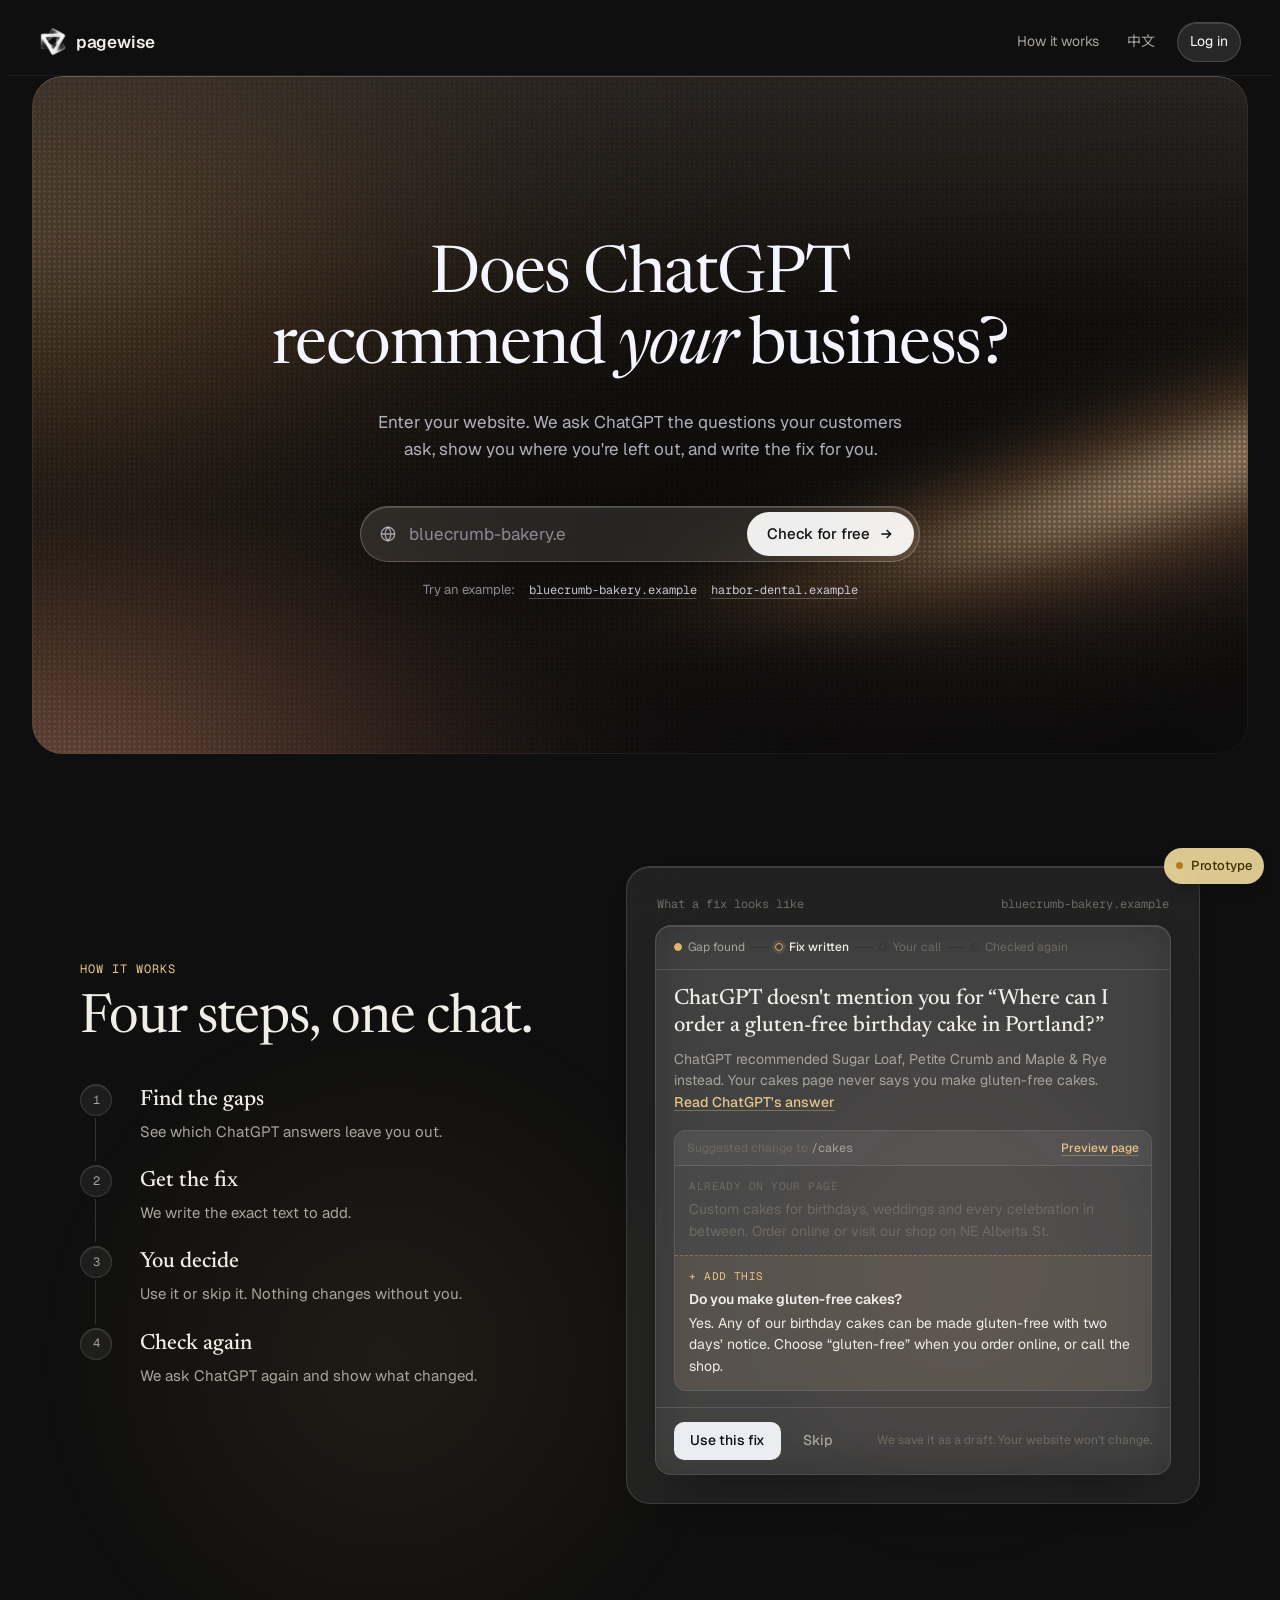
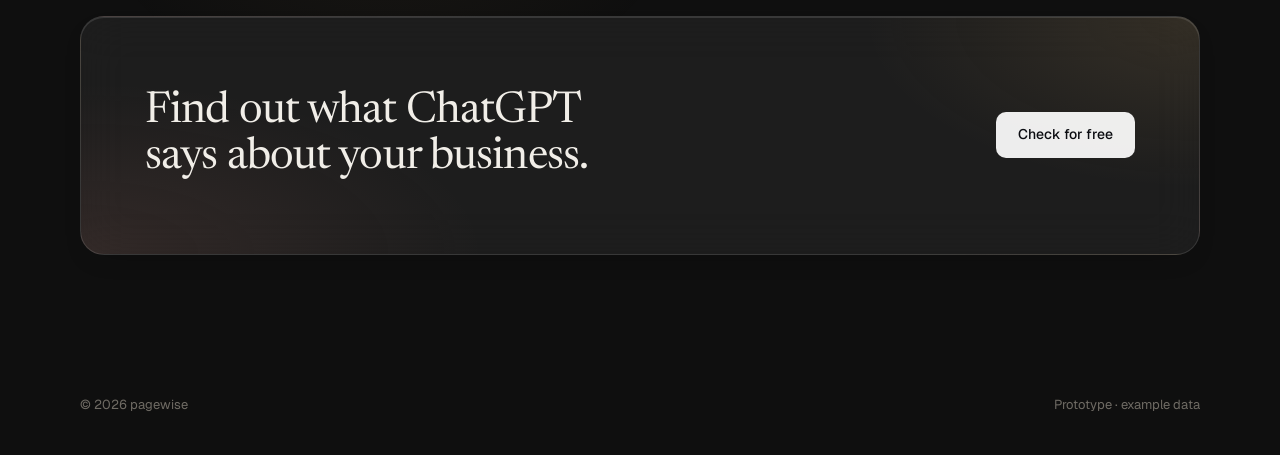
==== opcmaster-loop.html @ fb31b972 "Tour highlights the right regions; issue pager; dashboards open; project menu Co-Authored-By: Claude" ====
<!doctype html>
<html lang="en">
<head>
<meta charset="utf-8">
<meta name="viewport" content="width=device-width, initial-scale=1, viewport-fit=cover">
<title>Pagewise Prototype</title>
<link rel="preconnect" href="https://fonts.googleapis.com">
<link rel="preconnect" href="https://fonts.gstatic.com" crossorigin>
<link rel="stylesheet" href="https://fonts.googleapis.com/css2?family=Geist:wght@400;500;600&family=Geist+Mono:wght@400;500&family=Newsreader:ital,opsz,wght@0,6..72,400;0,6..72,500;1,6..72,400&family=Noto+Sans+SC:wght@400;500;600&display=swap">
<style>
:root{
  --bg:#F3F4F9; --surface:#FFFFFF; --surface-2:#E9ECF5; --sunken:#F7F8FC;
  --ink:#131733; --ink-2:#4A5073; --ink-3:#7F86A6; --line:#DCE0EE; --line-2:#C9CEE2;
  --primary:#1C2766; --primary-hover:#26337F; --on-primary:#FFFFFF;
  --accent:#3A74D6; --accent-soft:#E2EBFB; --accent-ink:#1F4FA3;
  --add-bg:#E5EEFC; --add-line:#9DBBEE;
  --user-bg:#1C2766; --user-ink:#FFFFFF;
  --good:#1D7F55; --good-soft:#DFF2E8;
  --shadow:0 1px 2px rgba(19,23,51,.05), 0 12px 32px -16px rgba(19,23,51,.22);
  --scrim:rgba(13,16,38,.38);
  --display:"Newsreader","Noto Sans SC","PingFang SC",Georgia,sans-serif;
  --sans:"Geist",-apple-system,BlinkMacSystemFont,"PingFang SC","Noto Sans SC","Segoe UI",sans-serif;
  --mono:"Geist Mono",ui-monospace,"SF Mono",Menlo,monospace;
}
@media (prefers-color-scheme: dark){
  :root:not([data-theme="light"]){
    --bg:#0C0F23; --surface:#141835; --surface-2:#1B2044; --sunken:#10132C;
    --ink:#E8EAF6; --ink-2:#AEB3D0; --ink-3:#747B9E; --line:#252B55; --line-2:#323A6A;
    --primary:#E8EAF6; --primary-hover:#FFFFFF; --on-primary:#10142E;
    --accent:#7AA7F0; --accent-soft:#1A2753; --accent-ink:#A9C6F6;
    --add-bg:#16244A; --add-line:#3A5A99;
    --user-bg:#2A3372; --user-ink:#F1F3FC;
    --good:#52C48E; --good-soft:#123127;
    --shadow:0 1px 2px rgba(0,0,0,.3), 0 16px 36px -18px rgba(0,0,0,.6);
    --scrim:rgba(4,6,18,.6);
  }
}
:root[data-theme="dark"]{
  --bg:#0C0F23; --surface:#141835; --surface-2:#1B2044; --sunken:#10132C;
  --ink:#E8EAF6; --ink-2:#AEB3D0; --ink-3:#747B9E; --line:#252B55; --line-2:#323A6A;
  --primary:#E8EAF6; --primary-hover:#FFFFFF; --on-primary:#10142E;
  --accent:#7AA7F0; --accent-soft:#1A2753; --accent-ink:#A9C6F6;
  --add-bg:#16244A; --add-line:#3A5A99;
  --user-bg:#2A3372; --user-ink:#F1F3FC;
  --good:#52C48E; --good-soft:#123127;
  --shadow:0 1px 2px rgba(0,0,0,.3), 0 16px 36px -18px rgba(0,0,0,.6);
  --scrim:rgba(4,6,18,.6);
}
*{box-sizing:border-box}
[hidden]{display:none!important}
html,body{height:100%}
body{background:var(--bg);color:var(--ink);font-family:var(--sans);font-size:15px;line-height:1.55;-webkit-font-smoothing:antialiased}
body.in-app{overflow:hidden}
button{font:inherit;color:inherit;cursor:pointer;border:0;background:none;padding:0}
a{color:inherit}
:focus-visible{outline:2px solid var(--accent);outline-offset:2px;border-radius:6px}
.sr{position:absolute;width:1px;height:1px;overflow:hidden;clip:rect(0 0 0 0);white-space:nowrap}
.mono{font-family:var(--mono);font-variant-numeric:tabular-nums}

/* ---------- buttons ---------- */
.btn{display:inline-flex;align-items:center;justify-content:center;gap:8px;height:38px;padding:0 16px;border-radius:10px;font-weight:500;font-size:14px;white-space:nowrap;transition:background .15s,border-color .15s,color .15s}
.btn-primary{background:var(--primary);color:var(--on-primary)}
.btn-primary:hover{background:var(--primary-hover)}
.btn-line{border:1px solid var(--line-2);background:var(--surface)}
.btn-line:hover{border-color:var(--ink-3)}
.btn-quiet{color:var(--ink-2);padding:0 10px}
.btn-quiet:hover{color:var(--ink);background:var(--surface-2)}
.btn[disabled]{opacity:.5;cursor:default}
.link{color:var(--accent-ink);font-weight:500;text-decoration:underline;text-decoration-color:color-mix(in srgb,var(--accent) 40%,transparent);text-underline-offset:3px}
.link:hover{text-decoration-color:var(--accent)}

/* ================= LANDING ================= */
#landing,#diag,body:not(.in-app) .auth{--bg:#0B0C11;--surface:#15161E;--surface-2:#191B25;--sunken:#101117;--ink:#ECEDF3;--ink-2:#A6A9B8;--ink-3:#6E7183;--line:#23252F;--line-2:#30333F;
  --primary:#ECEDF3;--primary-hover:#FFFFFF;--on-primary:#0B0C11;--accent:#8AB0F2;--accent-soft:#1B2340;--accent-ink:#AFC8F5;--add-bg:#172240;--add-line:#3A5A99;
  --good:#52C48E;--good-soft:#12302A;--shadow:0 1px 2px rgba(0,0,0,.4),0 18px 40px -20px rgba(0,0,0,.7);background:var(--bg);color:var(--ink);min-height:100%}
body:not(.in-app){background:#0B0C11}
.nav{display:flex;align-items:center;justify-content:space-between;gap:16px;max-width:1440px;margin:0 auto;padding:calc(14px + env(safe-area-inset-top,0px)) clamp(16px,2.4vw,40px) 14px;color:var(--ink)}
.logo{display:flex;align-items:center;gap:9px;font-weight:600;font-size:17px;letter-spacing:-.01em}
.logo svg{width:22px;height:22px}
.nav-links{display:flex;align-items:center;gap:4px}
.nav-links a,.nav-links button{padding:8px 12px;border-radius:999px;font-size:14px;color:var(--ink-2);text-decoration:none}
.nav-links a:hover,.nav-links button:hover{color:var(--ink);background:var(--surface-2)}
.nav-links .nav-login{background:var(--primary);color:var(--on-primary);margin-left:6px}
.nav-links .nav-login:hover{background:var(--primary-hover);color:var(--on-primary)}
@media (max-width:640px){.nav-links .hide-sm{display:none}}

.hero-frame{max-width:1440px;margin:0 auto;padding-inline:clamp(12px,2vw,24px)}
.hero-shell{position:relative;border-radius:clamp(20px,2.4vw,32px);isolation:isolate}
.hero-shell .edge,.hero-shell .halo{position:absolute;border-radius:inherit;pointer-events:none;opacity:0;transition:opacity .45s ease}
.hero-shell .edge{inset:0;z-index:3;padding:1px;background:radial-gradient(440px circle at var(--mx,50%) var(--my,50%),rgba(214,206,255,.8),rgba(220,170,220,.16) 45%,rgba(255,255,255,.05) 72%);-webkit-mask:linear-gradient(#000 0 0) content-box,linear-gradient(#000 0 0);-webkit-mask-composite:xor;mask-composite:exclude}
.hero-shell .halo{inset:-6px;z-index:-1;background:radial-gradient(420px circle at var(--mx,50%) var(--my,50%),rgba(140,160,245,.55),rgba(210,140,200,.2) 45%,transparent 70%);filter:blur(24px)}
.hero-shell:hover .edge,.hero-shell:hover .halo{opacity:1}
.hero::after{content:"";position:absolute;inset:0;z-index:0;border-radius:inherit;pointer-events:none;background:linear-gradient(180deg,rgba(255,255,255,.07),rgba(255,255,255,0) 38%),radial-gradient(120% 90% at 50% 120%,rgba(8,9,16,.35),transparent 60%);box-shadow:inset 0 1px 0 rgba(255,255,255,.14),inset 0 0 0 1px rgba(255,255,255,.06)}
.hero-inner{position:relative;z-index:1}
.hero{position:relative;overflow:hidden;background:#090A12;color:#F4F5FF;border-radius:clamp(20px,2.4vw,32px);padding:clamp(104px,13vw,180px) 20px clamp(96px,12vw,164px);isolation:isolate}
#halftone{position:absolute;inset:0;width:100%;height:100%;z-index:-1;display:block}
.hero-inner{max-width:900px;margin:0 auto;text-align:center;pointer-events:none}
.hero-inner form,.hero-inner button,.hero-inner input{pointer-events:auto}
.hero h1{font-family:var(--display);font-weight:400;font-size:clamp(36px,5.1vw,66px);line-height:1.08;letter-spacing:-.025em;margin:0;text-wrap:balance}
.hero h1 em{font-style:italic}
:lang(zh) .hero h1{letter-spacing:0;line-height:1.24;font-weight:500;font-size:clamp(32px,4.4vw,54px)}
.hero-sub{max-width:560px;margin:26px auto 0;font-size:clamp(15px,1.4vw,17px);line-height:1.55;color:rgba(236,239,255,.72);text-wrap:balance}
.ask{max-width:560px;margin:44px auto 0}
.ask-field{display:flex;align-items:center;gap:10px;background:#fff;border-radius:999px;padding:5px 5px 5px 18px;box-shadow:0 20px 50px -24px rgba(0,0,0,.6)}
.ask-field svg{width:18px;height:18px;color:#7F86A6;flex:none}
.ask-field input{flex:1;min-width:0;border:0;background:transparent;font:inherit;font-size:17px;color:#131733;height:44px;outline:none}
.ask-field input::placeholder{color:#8C92AE}
.ask-go{height:44px;padding:0 20px;border-radius:999px;background:#12153A;color:#fff;font-weight:500;display:inline-flex;align-items:center;gap:8px;white-space:nowrap}
.ask-go:hover{background:#262B66}
.ask-go svg{width:16px;height:16px;color:#fff}
.ask-examples{display:flex;flex-wrap:wrap;align-items:center;justify-content:center;gap:4px 14px;padding-top:18px;font-size:13px;color:rgba(236,239,255,.55)}
.chip-ex{color:rgba(236,239,255,.82);font-family:var(--mono);font-size:12px;text-decoration:underline;text-decoration-color:rgba(236,239,255,.25);text-underline-offset:4px}
.chip-ex:hover{color:#fff;text-decoration-color:rgba(255,255,255,.7)}
@media (max-width:520px){.ask-go span{display:none}.ask-go{padding:0 14px}}

.section{padding-block:clamp(64px,9vw,112px);padding-inline:16px}
.wrap{max-width:1120px;margin:0 auto}
.loop-grid{display:grid;grid-template-columns:minmax(0,.9fr) minmax(0,1.1fr);gap:clamp(32px,6vw,88px);align-items:center}
@media (max-width:900px){.loop-grid{grid-template-columns:1fr}}
.kicker{font-family:var(--mono);font-size:12px;letter-spacing:.08em;text-transform:uppercase;color:var(--accent-ink)}
.h2{font-family:var(--display);font-weight:400;font-size:clamp(34px,4.4vw,54px);line-height:1.06;letter-spacing:-.02em;margin:12px 0 0;text-wrap:balance}
:lang(zh) .h2{letter-spacing:0;line-height:1.25;font-weight:500}
.lede{color:var(--ink-2);font-size:17px;max-width:46ch;margin:16px 0 0}
.steps-list{list-style:none;margin:36px 0 0;padding:0;position:relative}
.steps-list li{display:grid;grid-template-columns:44px 1fr;gap:2px 16px;padding:0 0 22px;position:relative}
.steps-list li::before{content:"";position:absolute;left:15px;top:34px;bottom:4px;width:1px;background:var(--line-2)}
.steps-list li:last-child::before{display:none}
.step-n{width:32px;height:32px;border-radius:50%;border:1px solid var(--line-2);display:grid;place-items:center;font-family:var(--mono);font-size:12px;color:var(--ink-2);background:var(--bg)}
.steps-list h3{margin:3px 0 0;font-family:var(--display);font-weight:500;font-size:22px;line-height:1.2}
.steps-list p{grid-column:2;margin:2px 0 0;color:var(--ink-2);max-width:44ch}
.loop-back{display:flex;align-items:center;gap:10px;margin-left:60px;font-size:14px;color:var(--ink-3)}
.loop-back svg{width:16px;height:16px}
.preview{position:sticky;top:24px;border-radius:24px;padding:clamp(14px,2.4vw,28px);background:var(--surface-2)}
.preview-label{display:flex;justify-content:space-between;align-items:center;color:var(--ink-3);font-size:12px;font-family:var(--mono);margin:0 2px 12px}
.preview .card{pointer-events:none}
.final{background:var(--surface-2);border-radius:24px;padding:clamp(40px,6vw,72px) clamp(20px,5vw,64px);display:flex;flex-wrap:wrap;align-items:center;justify-content:space-between;gap:24px}
.final .h2{margin:0;font-size:clamp(30px,3.6vw,44px);max-width:18ch}
.footer{padding:28px 16px 40px;color:var(--ink-3);font-size:13px}
.footer .wrap{display:flex;justify-content:space-between;gap:16px;flex-wrap:wrap}

/* ================= APP ================= */
.app{display:grid;grid-template-columns:252px minmax(0,1fr);height:100%}
.side{display:flex;flex-direction:column;gap:18px;padding:14px 12px 14px;background:var(--sunken);border-right:1px solid var(--line);min-height:0}
.side .logo{color:var(--ink);padding:4px 8px}
.site-switch{display:flex;align-items:center;gap:10px;padding:8px;border-radius:10px;border:1px solid var(--line);background:var(--surface);text-align:left;width:100%}
.site-fav{width:30px;height:30px;border-radius:8px;background:#1C2766;color:#fff;display:grid;place-items:center;font-weight:600;font-size:13px;flex:none}
.site-switch b{display:block;font-size:14px;font-weight:600;line-height:1.2}
.site-switch small{display:block;color:var(--ink-3);font-size:12px;font-family:var(--mono);overflow:hidden;text-overflow:ellipsis;white-space:nowrap;max-width:150px}
.side-new{justify-content:flex-start;width:100%}
.side-h{font-size:12px;color:var(--ink-3);padding:0 8px;margin-bottom:4px}
.chat-item{display:block;width:100%;text-align:left;padding:8px 10px;border-radius:9px}
.chat-item.on{background:var(--surface-2)}
.chat-item b{display:block;font-weight:500;font-size:14px}
.chat-item small{display:flex;align-items:center;gap:6px;color:var(--ink-3);font-size:12px}
.chat-item small i{width:6px;height:6px;border-radius:50%;background:var(--ink-3);flex:none}
.chat-item small i.hot{background:var(--accent)}
.chat-item small i.ok{background:var(--good)}
.side-foot{margin-top:auto;display:flex;flex-direction:column;gap:2px}
.side-foot button{display:flex;align-items:center;gap:10px;padding:8px 10px;border-radius:8px;font-size:14px;color:var(--ink-2);text-align:left}
.side-foot button:hover{background:var(--surface-2);color:var(--ink)}
.side-foot svg{width:16px;height:16px}

.main{display:grid;grid-template-rows:auto minmax(0,1fr) auto;min-height:0;min-width:0}
.mbar{display:flex;align-items:center;gap:clamp(14px,3vw,36px);flex-wrap:wrap;padding:12px clamp(16px,3vw,32px);border-bottom:1px solid var(--line);background:var(--bg)}
.menu-btn{display:none;width:36px;height:36px;border-radius:9px;border:1px solid var(--line);place-items:center}
.menu-btn svg{width:18px;height:18px}
.metric{display:flex;flex-direction:column;min-width:0}
.metric label{font-size:12px;color:var(--ink-3)}
.metric .val{display:flex;align-items:baseline;gap:8px}
.metric .num{font-family:var(--mono);font-variant-numeric:tabular-nums;font-size:24px;font-weight:500;letter-spacing:-.02em;line-height:1.2}
.metric .num span{color:var(--ink-3);font-size:15px}
.delta{font-family:var(--mono);font-size:12px;padding:1px 7px;border-radius:999px;background:var(--good-soft);color:var(--good)}
.skel{display:inline-block;width:64px;height:22px;border-radius:6px;background:linear-gradient(90deg,var(--surface-2),var(--line),var(--surface-2));background-size:200% 100%;animation:sh 1.4s linear infinite}
@keyframes sh{to{background-position:-200% 0}}
.mbar-meta{margin-left:auto;display:flex;align-items:center;gap:12px;font-size:12px;color:var(--ink-3);flex-wrap:wrap;justify-content:flex-end}
.tag{font-size:11px;padding:2px 8px;border-radius:999px;border:1px dashed var(--line-2);color:var(--ink-3);font-family:var(--mono)}

.thread{overflow-y:auto;padding:28px 16px 24px;scroll-behavior:smooth}
.thread-inner{max-width:720px;margin:0 auto;display:flex;flex-direction:column;gap:18px}
.item{display:flex;flex-direction:column;min-width:0}
.item.enter{animation:rise .35s ease-out both}
@keyframes rise{from{opacity:.001;transform:translateY(8px)}to{opacity:1;transform:none}}
.u{align-self:flex-end;max-width:80%;background:var(--user-bg);color:var(--user-ink);padding:9px 14px;border-radius:16px 16px 4px 16px}
.a{display:grid;grid-template-columns:28px 1fr;gap:12px;align-items:start}
.av{width:28px;height:28px;border-radius:50%;display:grid;place-items:center;background:var(--surface-2);color:var(--ink)}
.av svg{width:16px;height:16px}
.a-body{min-width:0;padding-top:3px}
.a-body p{margin:0}
.a-body p+p{margin-top:8px}
.typing{display:inline-flex;gap:4px;padding:10px 0}
.typing i{width:6px;height:6px;border-radius:50%;background:var(--ink-3);animation:bl 1s infinite}
.typing i:nth-child(2){animation-delay:.15s}.typing i:nth-child(3){animation-delay:.3s}
@keyframes bl{0%,80%,100%{opacity:.25}40%{opacity:1}}
.divider{display:flex;align-items:center;gap:12px;font-size:12px;color:var(--ink-3);margin:10px 0}
.divider::before,.divider::after{content:"";flex:1;height:1px;background:var(--line)}

.card{background:var(--surface);border:1px solid var(--line);border-radius:16px}
.card.lift{box-shadow:var(--shadow)}
.card-pad{padding:16px 18px}
.card-h{display:flex;align-items:center;justify-content:space-between;gap:12px}
.card-t{font-weight:600;font-size:15px}
.muted{color:var(--ink-3)}
.small{font-size:13px}

/* steps */
.run{list-style:none;margin:12px 0 0;padding:0;display:flex;flex-direction:column;gap:10px}
.run li{display:grid;grid-template-columns:20px 1fr auto;gap:10px;align-items:center;font-size:14px;color:var(--ink-3)}
.run li.done,.run li.now{color:var(--ink)}
.run .ic{width:20px;height:20px;border-radius:50%;display:grid;place-items:center;border:1.5px solid var(--line-2)}
.run li.done .ic{background:var(--accent);border-color:var(--accent);color:#fff}
.run li.done .ic svg{width:12px;height:12px}
.run li.now .ic{border-color:var(--accent);border-top-color:transparent;animation:spin .8s linear infinite}
@keyframes spin{to{transform:rotate(360deg)}}
.run .aside{font-size:12px;color:var(--ink-3);font-family:var(--mono)}
.bar{height:3px;border-radius:3px;background:var(--surface-2);overflow:hidden;margin-top:14px}
.bar i{display:block;height:100%;background:var(--accent);transition:width .3s}

/* understanding */
.kv{display:grid;grid-template-columns:110px 1fr;gap:8px 16px;margin:14px 0 0;font-size:14px}
.kv dt{color:var(--ink-3)}
.kv dd{margin:0}
.pill{display:inline-flex;align-items:center;gap:6px;font-size:12px;padding:2px 9px;border-radius:999px;background:var(--surface-2);color:var(--ink-2)}
.pill.ok{background:var(--good-soft);color:var(--good)}
.pill.accent{background:var(--accent-soft);color:var(--accent-ink)}
.pill svg{width:12px;height:12px}
.actions{display:flex;flex-wrap:wrap;align-items:center;gap:8px;margin-top:16px}
.form{display:grid;gap:10px;margin-top:14px}
.form label{font-size:12px;color:var(--ink-3);display:grid;gap:4px}
.form input,.form textarea{font:inherit;font-size:14px;color:var(--ink);background:var(--sunken);border:1px solid var(--line);border-radius:9px;padding:8px 10px;resize:vertical}
.collapsed{display:flex;align-items:center;gap:10px;flex-wrap:wrap;font-size:14px}
@media (max-width:520px){.kv{grid-template-columns:1fr;gap:2px}.kv dd{margin-bottom:8px}}

/* finding card */
.stages{display:flex;align-items:center;gap:6px;padding:12px 18px;border-bottom:1px solid var(--line);font-size:12px;color:var(--ink-3);flex-wrap:wrap}
.stage{display:inline-flex;align-items:center;gap:6px}
.stage i{width:8px;height:8px;border-radius:50%;border:1.5px solid var(--line-2)}
.stage.done{color:var(--ink-2)}
.stage.done i{background:var(--accent);border-color:var(--accent)}
.stage.now{color:var(--ink);font-weight:500}
.stage.now i{border-color:var(--accent);box-shadow:0 0 0 3px var(--accent-soft)}
.stage-sep{width:18px;height:1px;background:var(--line-2)}
.f-title{font-family:var(--display);font-weight:500;font-size:22px;line-height:1.25;margin:0;text-wrap:balance}
:lang(zh) .f-title{font-size:20px}
.f-problem{margin:8px 0 0;color:var(--ink-2);font-size:14px}
.diff{margin-top:16px;border:1px solid var(--line);border-radius:12px;overflow:hidden}
.diff-h{display:flex;justify-content:space-between;align-items:center;gap:8px;padding:8px 12px;background:var(--sunken);border-bottom:1px solid var(--line);font-size:12px;color:var(--ink-3)}
.diff-h code{font-family:var(--mono);color:var(--ink-2)}
.diff-cur,.diff-add{padding:12px 14px;font-size:14px}
.diff-cur{color:var(--ink-3)}
.diff-add{background:var(--add-bg);border-top:1px dashed var(--add-line)}
.diff-lab{display:block;font-size:11px;font-family:var(--mono);letter-spacing:.04em;text-transform:uppercase;margin-bottom:4px;color:var(--ink-3)}
.diff-add .diff-lab{color:var(--accent-ink)}
.diff-add b{display:block;font-weight:600;margin-bottom:2px}
.f-foot{display:flex;flex-wrap:wrap;align-items:center;gap:8px 12px;padding:14px 18px;border-top:1px solid var(--line)}
.f-hint{font-size:12px;color:var(--ink-3);margin-left:auto}
.todo{list-style:none;margin:0;padding:0;display:grid;gap:10px;width:100%}
.todo li{display:grid;grid-template-columns:24px 1fr auto;gap:10px;align-items:center;font-size:14px}
.todo .n{width:24px;height:24px;border-radius:50%;display:grid;place-items:center;font-family:var(--mono);font-size:11px;background:var(--surface-2);color:var(--ink-2)}
.todo .n.ok{background:var(--good);color:#fff}
.todo .n svg{width:12px;height:12px}
.exec-top{display:flex;align-items:center;gap:10px;width:100%;flex-wrap:wrap}
.exec-top .pill{margin-right:auto}
.note{display:flex;gap:10px;align-items:flex-start;font-size:14px;width:100%}
.note svg{width:18px;height:18px;flex:none;margin-top:2px;color:var(--good)}
.cmp{display:grid;grid-template-columns:1fr auto 1fr;gap:10px;align-items:stretch;width:100%}
.cmp>div{padding:10px 12px;border-radius:10px;background:var(--sunken);border:1px solid var(--line)}
.cmp .after{background:var(--good-soft);border-color:transparent}
.cmp small{display:block;font-size:11px;color:var(--ink-3);font-family:var(--mono);text-transform:uppercase;letter-spacing:.04em}
.cmp .after small{color:var(--good)}
.cmp b{font-weight:500;font-size:14px}
.cmp .arr{display:grid;place-items:center;color:var(--ink-3)}
.cmp .arr svg{width:16px;height:16px}
.fine{font-size:12px;color:var(--ink-3);width:100%;margin:0}
.dismissed{display:flex;align-items:center;gap:10px;flex-wrap:wrap;padding:12px 16px;font-size:14px;color:var(--ink-2)}
.next{display:flex;align-items:center;gap:14px;padding:14px 16px;flex-wrap:wrap}
.next .t{flex:1;min-width:200px}
.next small{display:block;font-size:12px;color:var(--ink-3)}
.next b{font-weight:500}

.composer{padding:10px 16px calc(16px + env(safe-area-inset-bottom,0px));background:linear-gradient(to top,var(--bg) 70%,transparent)}
.composer form{max-width:720px;margin:0 auto;display:flex;align-items:flex-end;gap:8px;background:var(--surface);border:1px solid var(--line-2);border-radius:16px;padding:8px 8px 8px 14px;box-shadow:var(--shadow)}
.composer textarea{flex:1;border:0;background:transparent;font:inherit;color:var(--ink);resize:none;outline:none;padding:7px 0;max-height:120px}
.composer textarea::placeholder{color:var(--ink-3)}
.send{width:36px;height:36px;border-radius:10px;background:var(--primary);color:var(--on-primary);display:grid;place-items:center;flex:none}
.send svg{width:16px;height:16px}

/* drawer */
.scrim{position:fixed;inset:0;background:var(--scrim);z-index:30;opacity:0;pointer-events:none;transition:opacity .2s}
.scrim.on{opacity:1;pointer-events:auto}
.drawer{position:fixed;top:0;right:0;bottom:0;width:min(540px,100%);background:var(--surface);z-index:31;transform:translateX(102%);transition:transform .28s cubic-bezier(.2,.8,.2,1);display:flex;flex-direction:column;border-left:1px solid var(--line);padding-top:env(safe-area-inset-top,0px)}
.drawer.on{transform:none}
.drawer-h{display:flex;align-items:center;gap:8px;padding:12px 12px 0 16px}
.tabs{display:flex;gap:2px;flex:1;overflow-x:auto}
.tab{padding:10px 12px;font-size:14px;color:var(--ink-3);border-bottom:2px solid transparent;white-space:nowrap}
.tab.on{color:var(--ink);border-color:var(--ink)}
.x{width:36px;height:36px;border-radius:9px;display:grid;place-items:center;color:var(--ink-2)}
.x:hover{background:var(--surface-2)}
.x svg{width:18px;height:18px}
.drawer-b{overflow-y:auto;padding:20px 20px 40px;border-top:1px solid var(--line)}
.drawer-b h4{font-family:var(--display);font-weight:500;font-size:22px;line-height:1.25;margin:6px 0 12px}
.seg{display:inline-flex;padding:3px;border-radius:10px;background:var(--surface-2);margin-bottom:14px}
.seg button{padding:5px 12px;border-radius:8px;font-size:13px;color:var(--ink-2)}
.seg button.on{background:var(--surface);color:var(--ink);box-shadow:0 1px 2px rgba(0,0,0,.08)}
.answer{padding:14px 16px;border-radius:12px;background:var(--sunken);border:1px solid var(--line);font-size:14px}
.answer p{margin:0}.answer p+p{margin-top:8px}
.answer mark{background:var(--accent-soft);color:var(--accent-ink);padding:0 3px;border-radius:4px;font-weight:500}
.answer mark.you{background:var(--good-soft);color:var(--good)}
.srcs{list-style:none;padding:0;margin:10px 0 0;display:grid;gap:6px}
.srcs li{display:flex;gap:10px;align-items:center;font-family:var(--mono);font-size:12px;color:var(--ink-2)}
.srcs li span{color:var(--ink-3);width:18px}
.srcs li.you{color:var(--good)}
.sec-h{font-size:12px;color:var(--ink-3);margin:22px 0 8px;display:flex;justify-content:space-between;gap:8px}
.page-mock{border:1px solid var(--line);border-radius:12px;overflow:hidden}
.page-url{padding:8px 12px;background:var(--sunken);border-bottom:1px solid var(--line);font-family:var(--mono);font-size:12px;color:var(--ink-3)}
.page-body{padding:18px 18px 22px;font-size:14px}
.page-body h5{font-family:var(--display);font-size:24px;font-weight:500;margin:0 0 8px}
.page-body .ph{height:8px;border-radius:4px;background:var(--surface-2);margin:10px 0}
.page-add{margin-top:16px;padding:12px 14px;border-radius:10px;background:var(--add-bg);border:1px dashed var(--add-line)}
.qtable{width:100%;border-collapse:collapse;font-size:13px}
.qtable th{text-align:left;font-weight:500;color:var(--ink-3);font-size:12px;padding:6px 6px;border-bottom:1px solid var(--line)}
.qtable td{padding:9px 6px;border-bottom:1px solid var(--line);vertical-align:top}
.qtable td.c{text-align:center;width:64px}
.qtable tr.hl td{background:var(--add-bg)}
.yes{color:var(--good);font-weight:600}.no{color:var(--ink-3)}
.brands{display:flex;flex-wrap:wrap;gap:6px}
.brands span{font-size:12px;padding:3px 9px;border-radius:999px;border:1px solid var(--line)}
.brands span.you{background:var(--primary);color:var(--on-primary);border-color:transparent}
.tbl-wrap{overflow-x:auto}

/* toast + proto */
.toast{position:fixed;left:50%;bottom:96px;transform:translate(-50%,12px);background:var(--ink);color:var(--bg);padding:9px 14px;border-radius:10px;font-size:13px;z-index:60;opacity:0;pointer-events:none;transition:all .2s;max-width:calc(100% - 32px)}
.toast.on{opacity:1;transform:translate(-50%,0)}
.proto{position:fixed;right:16px;bottom:calc(16px + env(safe-area-inset-bottom,0px));z-index:50;font-size:13px}
body.in-app .proto{bottom:calc(92px + env(safe-area-inset-bottom,0px))}
.proto-btn{display:inline-flex;align-items:center;gap:8px;padding:8px 12px;border-radius:999px;background:#FFE9A8;color:#3B2F00;font-weight:500;box-shadow:0 6px 18px -8px rgba(0,0,0,.35)}
.proto-btn i{width:7px;height:7px;border-radius:50%;background:#B7791F}
.proto-menu{position:absolute;right:0;bottom:44px;width:260px;max-height:70vh;overflow-y:auto;background:var(--surface);color:var(--ink);border:1px solid var(--line);border-radius:14px;box-shadow:var(--shadow);padding:6px}
.proto-menu p{margin:6px 10px 6px;font-size:11px;color:var(--ink-3);font-family:var(--mono);text-transform:uppercase;letter-spacing:.06em}
.proto-menu button{display:flex;width:100%;text-align:left;padding:8px 10px;border-radius:8px;gap:10px}
.proto-menu button:hover{background:var(--surface-2)}
.proto-menu button span{font-family:var(--mono);font-size:11px;color:var(--ink-3);width:30px;flex:none}
.proto-menu hr{border:0;border-top:1px solid var(--line);margin:4px 0}

@media (max-width:820px){
  .app{grid-template-columns:1fr}
  .side{position:fixed;inset:0 auto 0 0;width:min(290px,86%);z-index:40;transform:translateX(-102%);transition:transform .25s;padding-top:calc(14px + env(safe-area-inset-top,0px))}
  .side.on{transform:none}
  .menu-btn{display:grid}
  .mbar{gap:14px 20px}
  .mbar-meta{margin-left:0;width:100%;justify-content:flex-start}
  .metric .num{font-size:20px}
  .u{max-width:88%}
  .f-hint{margin-left:0;width:100%}
}

/* ================= GLASS LAYER ================= */
:root{
  --bg:#ECEEF5;
  --glass:rgba(255,255,255,.52); --glass-strong:rgba(255,255,255,.68); --glass-line:rgba(255,255,255,.75);
  --glass-edge:rgba(19,23,51,.08); --glass-hi:inset 0 1px 0 rgba(255,255,255,.9);
  --glass-sunken:rgba(255,255,255,.42); --glass-blur:blur(22px) saturate(1.5);
  --amb1:rgba(88,138,232,.38); --amb2:rgba(226,150,204,.34); --amb3:rgba(150,136,232,.26);
  --sunken:rgba(255,255,255,.45); --surface-2:rgba(19,23,51,.06); --add-bg:rgba(58,116,214,.1);
}
@media (prefers-color-scheme: dark){
  :root:not([data-theme="light"]){
    --bg:#0B0C11;
    --glass:rgba(24,26,40,.42); --glass-strong:rgba(26,28,44,.58); --glass-line:rgba(255,255,255,.09);
    --glass-edge:rgba(0,0,0,.35); --glass-hi:inset 0 1px 0 rgba(255,255,255,.08);
    --glass-sunken:rgba(255,255,255,.035); --glass-blur:blur(24px) saturate(1.3);
    --amb1:rgba(64,108,210,.42); --amb2:rgba(190,96,168,.3); --amb3:rgba(110,96,210,.24);
    --sunken:rgba(255,255,255,.04); --surface-2:rgba(255,255,255,.06); --add-bg:rgba(122,167,240,.1);
  }
}
:root[data-theme="dark"]{
  --bg:#0B0C11;
  --glass:rgba(24,26,40,.42); --glass-strong:rgba(26,28,44,.58); --glass-line:rgba(255,255,255,.09);
  --glass-edge:rgba(0,0,0,.35); --glass-hi:inset 0 1px 0 rgba(255,255,255,.08);
  --glass-sunken:rgba(255,255,255,.035); --glass-blur:blur(24px) saturate(1.3);
  --amb1:rgba(64,108,210,.42); --amb2:rgba(190,96,168,.3); --amb3:rgba(110,96,210,.24);
  --sunken:rgba(255,255,255,.04); --surface-2:rgba(255,255,255,.06); --add-bg:rgba(122,167,240,.1);
}
#landing,#diag,body:not(.in-app) .auth{
  --glass:rgba(255,255,255,.06); --glass-strong:rgba(255,255,255,.08); --glass-line:rgba(255,255,255,.12);
  --glass-edge:rgba(0,0,0,.4); --glass-hi:inset 0 1px 0 rgba(255,255,255,.12);
  --glass-sunken:rgba(255,255,255,.04); --glass-blur:blur(24px) saturate(1.4);
  --sunken:rgba(255,255,255,.04); --surface-2:rgba(255,255,255,.06); --add-bg:rgba(122,167,240,.12);
}
.glassy,.card,.site-switch,.btn-line,.composer form,.proto-menu,.final,.preview{
  background:var(--glass-strong);border:1px solid var(--glass-line);
  -webkit-backdrop-filter:var(--glass-blur);backdrop-filter:var(--glass-blur);
  box-shadow:var(--glass-hi),0 10px 30px -18px var(--glass-edge);
}
.card.lift{box-shadow:var(--glass-hi),0 24px 48px -24px var(--glass-edge)}
.btn-line:hover{background:var(--glass-strong);border-color:var(--line-2)}
.diff,.page-mock,.answer,.cmp>div{background:var(--glass-sunken);border-color:var(--glass-line)}
.diff-h,.page-url{background:var(--glass-sunken);border-color:var(--glass-line)}
.stages,.f-foot{border-color:var(--glass-line)}

/* app: ambient light behind the glass */
.app{position:relative;isolation:isolate;background:var(--bg)}
.app::before{content:"";position:absolute;inset:0;z-index:-1;pointer-events:none;
  background:radial-gradient(38% 46% at 6% 4%,var(--amb1),transparent 70%),radial-gradient(40% 50% at 98% 100%,var(--amb2),transparent 70%),radial-gradient(30% 36% at 72% 18%,var(--amb3),transparent 70%)}
.side{background:var(--glass);border-right:1px solid var(--glass-line);-webkit-backdrop-filter:var(--glass-blur);backdrop-filter:var(--glass-blur)}
.mbar{background:var(--glass);border-bottom:1px solid var(--glass-line);-webkit-backdrop-filter:var(--glass-blur);backdrop-filter:var(--glass-blur)}
.chat-item.on{background:var(--glass-strong);box-shadow:var(--glass-hi),0 0 0 1px var(--glass-line)}
.composer{background:none}
.drawer{background:var(--glass-strong);border-left:1px solid var(--glass-line);-webkit-backdrop-filter:blur(34px) saturate(1.4);backdrop-filter:blur(34px) saturate(1.4)}
.scrim{-webkit-backdrop-filter:blur(3px);backdrop-filter:blur(3px)}
.proto-menu{background:var(--glass-strong)}
.toast{background:rgba(20,22,36,.72);color:#fff;-webkit-backdrop-filter:blur(16px);backdrop-filter:blur(16px);border:1px solid rgba(255,255,255,.12)}
.u{background:color-mix(in srgb,var(--user-bg) 82%,transparent);-webkit-backdrop-filter:blur(12px);backdrop-filter:blur(12px);box-shadow:inset 0 1px 0 rgba(255,255,255,.14)}

/* landing glass */
.ask-field{background:rgba(255,255,255,.1);border:1px solid rgba(255,255,255,.22);-webkit-backdrop-filter:blur(18px) saturate(1.4);backdrop-filter:blur(18px) saturate(1.4);box-shadow:inset 0 1px 0 rgba(255,255,255,.18),0 20px 50px -24px rgba(0,0,0,.6)}
.ask-field input{color:#fff}
.ask-field input::placeholder{color:rgba(236,239,255,.5)}
.ask-field svg{color:rgba(236,239,255,.6)}
.ask-go{background:rgba(255,255,255,.92);color:#0B0C11}
.ask-go svg{color:#0B0C11}
.ask-go:hover{background:#fff}
.nav{position:sticky;top:0;z-index:20}
.nav::before{content:"";position:absolute;inset:0;z-index:-1;background:rgba(11,12,17,.55);-webkit-backdrop-filter:blur(18px) saturate(1.3);backdrop-filter:blur(18px) saturate(1.3);border-bottom:1px solid rgba(255,255,255,.06)}
.nav-links .nav-login{background:rgba(255,255,255,.1);color:#fff;border:1px solid rgba(255,255,255,.16);box-shadow:inset 0 1px 0 rgba(255,255,255,.12)}
.nav-links .nav-login:hover{background:rgba(255,255,255,.18);color:#fff}
#loop,.final-wrap{position:relative;isolation:isolate}
#loop::before{content:"";position:absolute;inset:0;z-index:-1;pointer-events:none;background:radial-gradient(34% 48% at 78% 45%,rgba(70,110,210,.22),transparent 70%),radial-gradient(26% 36% at 62% 78%,rgba(190,100,170,.14),transparent 70%)}
.step-n{background:var(--glass);border-color:var(--glass-line);box-shadow:var(--glass-hi)}
.final{background:radial-gradient(60% 120% at 0% 100%,rgba(190,100,170,.16),transparent 60%),radial-gradient(50% 120% at 100% 0%,rgba(70,110,210,.2),transparent 60%),var(--glass)}
.final .btn-primary{background:rgba(255,255,255,.92);color:#0B0C11}
.proto-btn{background:rgba(255,233,168,.85);-webkit-backdrop-filter:blur(12px);backdrop-filter:blur(12px)}
@media (prefers-reduced-transparency: reduce){
  .card,.side,.mbar,.drawer,.composer form,.ask-field{-webkit-backdrop-filter:none;backdrop-filter:none}
}


/* how it works (compact) */
.how-head{text-align:center}
.how{list-style:none;margin:clamp(36px,5vw,56px) 0 0;padding:0;display:grid;grid-template-columns:repeat(4,minmax(0,1fr));gap:12px}
.how li{padding:22px 20px 24px;border-radius:18px;background:var(--glass);border:1px solid var(--glass-line);box-shadow:var(--glass-hi);-webkit-backdrop-filter:var(--glass-blur);backdrop-filter:var(--glass-blur)}
.how-n{font-family:var(--mono);font-size:12px;color:var(--ink-3)}
.how h3{margin:18px 0 6px;font-family:var(--display);font-weight:500;font-size:22px;line-height:1.2}
:lang(zh) .how h3{font-size:19px}
.how p{margin:0;color:var(--ink-2);font-size:14px}
@media (max-width:900px){.how{grid-template-columns:repeat(2,minmax(0,1fr))}}
@media (max-width:520px){.how{grid-template-columns:1fr}}
#loop::before{background:radial-gradient(40% 60% at 30% 70%,rgba(70,110,210,.16),transparent 70%),radial-gradient(30% 50% at 75% 60%,rgba(190,100,170,.12),transparent 70%)}
/* ================= LANDING INTRO ================= */
@keyframes in-frame{from{opacity:0;transform:translateY(18px) scale(.975)}to{opacity:1;transform:none}}
@keyframes in-down{from{opacity:0;transform:translateY(-10px)}to{opacity:1;transform:none}}
@keyframes in-word{from{opacity:0;transform:translateY(.35em);filter:blur(8px)}to{opacity:1;transform:none;filter:blur(0)}}
@keyframes in-up{from{opacity:0;transform:translateY(12px)}to{opacity:1;transform:none}}
.hero h1 .w{display:inline-block;white-space:pre}
#landing.play .nav{animation:in-down .7s cubic-bezier(.2,.8,.2,1) .15s both}
#landing.play .hero-shell{animation:in-frame 1s cubic-bezier(.16,.84,.24,1) both}
#landing.play .hero h1 .w{animation:in-word .9s cubic-bezier(.2,.8,.2,1) both;animation-delay:calc(.38s + var(--i) * var(--step,.07s))}
#landing.play .hero-sub{animation:in-up .8s cubic-bezier(.2,.8,.2,1) .85s both}
#landing.play .ask-field{animation:in-up .8s cubic-bezier(.2,.8,.2,1) 1s both}
#landing.play .ask-examples{animation:in-up .8s cubic-bezier(.2,.8,.2,1) 1.12s both}
:lang(zh) .hero h1{--step:.035s}

/* ================= AUTH ================= */
.auth{position:fixed;inset:0;z-index:70;display:grid;place-items:center;padding:16px;background:var(--scrim);-webkit-backdrop-filter:blur(8px);backdrop-filter:blur(8px)}
.auth-card{position:relative;width:min(420px,100%);border-radius:22px;padding:30px 24px 22px;color:var(--ink);
  background:color-mix(in srgb,var(--surface) 80%,transparent);border:1px solid var(--glass-line);
  box-shadow:var(--glass-hi),0 40px 90px -40px rgba(0,0,0,.7);-webkit-backdrop-filter:blur(30px) saturate(1.4);backdrop-filter:blur(30px) saturate(1.4);
  animation:in-up .35s cubic-bezier(.2,.8,.2,1) both}
.auth-card .x{position:absolute;top:10px;right:10px}
.auth-mark{width:36px;height:36px;border-radius:10px;display:grid;place-items:center;background:var(--surface-2);color:var(--ink)}
.auth-mark svg{width:20px;height:20px}
.auth h2{font-family:var(--display);font-weight:500;font-size:26px;line-height:1.2;margin:16px 0 6px;text-wrap:balance}
:lang(zh) .auth h2{font-size:22px}
.auth-sub{margin:0;color:var(--ink-2);font-size:14px}
.auth-stack{display:grid;gap:10px;margin-top:22px}
.btn-block{width:100%;height:44px;font-size:15px}
.g-dot{width:18px;height:18px;border-radius:50%;display:grid;place-items:center;font-size:11px;font-weight:700;background:var(--ink);color:var(--bg)}
.auth-or{display:flex;align-items:center;gap:10px;font-size:12px;color:var(--ink-3)}
.auth-or::before,.auth-or::after{content:"";flex:1;height:1px;background:var(--glass-line)}
.auth label{font-size:12px;color:var(--ink-3);display:grid;gap:6px}
.auth input{font:inherit;font-size:15px;color:var(--ink);height:44px;padding:0 12px;border-radius:10px;background:var(--glass-sunken);border:1px solid var(--glass-line);outline:none}
.auth input:focus{border-color:var(--accent)}
.auth-err{font-size:12px;color:#E5484D;margin:-2px 0 0}
.auth-fine{margin:16px 0 0;font-size:12px;color:var(--ink-3);text-align:center}
.auth-sent{margin-top:20px;padding:14px;border-radius:12px;background:var(--glass-sunken);border:1px solid var(--glass-line);font-size:14px;color:var(--ink-2)}
.acct{display:flex!important;align-items:center;gap:10px;min-width:0}
.acct .av-s{width:22px;height:22px;border-radius:50%;display:grid;place-items:center;font-size:11px;font-weight:600;background:var(--primary);color:var(--on-primary);flex:none}
.acct span{overflow:hidden;text-overflow:ellipsis;white-space:nowrap}
.acct.guest{color:var(--accent-ink)!important}

/* ================= FREE CHECK (pre-diagnosis) ================= */
#diag{min-height:100%;background:var(--bg);color:var(--ink);position:relative;isolation:isolate}
#diag::before{content:"";position:fixed;inset:0;z-index:-1;pointer-events:none;background:radial-gradient(40% 40% at 12% 8%,rgba(60,100,190,.22),transparent 70%),radial-gradient(36% 40% at 92% 96%,rgba(180,96,160,.14),transparent 70%)}
.dg{max-width:640px;margin:0 auto;padding-block:clamp(32px,7vh,80px) 96px;padding-inline:16px;display:flex;flex-direction:column;gap:16px}
.dg-in{animation:in-up .5s cubic-bezier(.2,.8,.2,1) both}
.dg-head{margin-bottom:12px}
.dg h1{font-family:var(--display);font-weight:400;font-size:clamp(30px,4.6vw,46px);line-height:1.1;letter-spacing:-.02em;margin:10px 0 0;text-wrap:balance}
:lang(zh) .dg h1{font-weight:500;letter-spacing:0;line-height:1.3;font-size:clamp(26px,4vw,38px)}
.dg-sub{margin:12px 0 0;color:var(--ink-2);font-size:16px;max-width:52ch}
.dg-domain{font-family:var(--mono);font-size:.62em;letter-spacing:0;color:var(--ink-2);display:block;margin-top:6px}
.dg .run li{font-size:15px}
.dg-foot{display:flex;justify-content:center;margin-top:8px}
.rp-metrics{display:grid;grid-template-columns:repeat(2,minmax(0,1fr));gap:12px}
.rp-metric{padding:18px 20px}
.rp-metric .num{font-family:var(--mono);font-variant-numeric:tabular-nums;font-size:44px;font-weight:500;letter-spacing:-.03em;line-height:1}
.rp-metric .num span{font-size:20px;color:var(--ink-3)}
.rp-metric label{display:block;margin-top:8px;font-size:14px;color:var(--ink-2)}
.rp-h{font-size:13px;color:var(--ink-3);margin:18px 2px 0;display:flex;justify-content:space-between;gap:8px}
.gap-list{list-style:none;margin:0;padding:0}
.gap-list li{display:grid;grid-template-columns:1fr auto;gap:4px 12px;padding:14px 18px;border-top:1px solid var(--glass-line)}
.gap-list li:first-child{border-top:0}
.gap-list b{font-weight:500;font-size:15px}
.gap-list small{grid-column:1;color:var(--ink-3);font-size:13px}
.gap-list .pill{align-self:start}
.big-q{font-family:var(--display);font-weight:500;font-size:22px;line-height:1.25;margin:8px 0 4px;text-wrap:balance}
.lockfix{position:relative;margin-top:14px;border-radius:12px;overflow:hidden;border:1px solid var(--glass-line);background:var(--add-bg)}
.lockfix .diff-add{background:transparent;border:0}
.lockfix .blur{filter:blur(5px);user-select:none}
.lock-badge{position:absolute;left:50%;top:58%;transform:translate(-50%,-50%);display:inline-flex;align-items:center;gap:8px;padding:8px 14px;border-radius:999px;font-size:13px;font-weight:500;background:color-mix(in srgb,var(--surface) 85%,transparent);border:1px solid var(--glass-line);box-shadow:var(--glass-hi);white-space:nowrap}
.lock-badge svg{width:14px;height:14px}
.rp-cta{display:grid;gap:10px;justify-items:center;margin-top:12px;text-align:center}
.rp-cta .btn-primary{height:50px;padding:0 28px;font-size:16px;border-radius:999px}
@media (max-width:520px){.rp-metric .num{font-size:34px}}

/* free check: three linear steps */
.stepper{list-style:none;margin:0 0 20px;padding:0;display:flex;align-items:center;gap:10px;flex-wrap:wrap;font-size:13px;color:var(--ink-3)}
.stepper li{display:inline-flex;align-items:center;gap:8px}
.stepper li.sep{width:28px;height:1px;background:var(--glass-line)}
.stepper .sn{width:22px;height:22px;border-radius:50%;display:grid;place-items:center;font-family:var(--mono);font-size:11px;border:1px solid var(--glass-line);background:var(--glass)}
.stepper .sn svg{width:11px;height:11px}
.stepper li.on{color:var(--ink)}
.stepper li.on .sn{background:var(--primary);color:var(--on-primary);border-color:transparent}
.stepper li.done{color:var(--ink-2)}
.stepper li.done .sn{background:var(--accent);color:#fff;border-color:transparent}
.arows{list-style:none;margin:0;padding:0}
.arows li{display:grid;grid-template-columns:20px 1fr auto;gap:12px;align-items:center;padding:16px 20px;border-top:1px solid var(--glass-line);color:var(--ink-3)}
.arows li:first-child{border-top:0}
.arows li.done,.arows li.now{color:var(--ink)}
.arows .ic{width:20px;height:20px;border-radius:50%;display:grid;place-items:center;border:1.5px solid var(--line-2)}
.arows li.done .ic{background:var(--accent);border-color:var(--accent);color:#fff}
.arows li.done .ic svg{width:12px;height:12px}
.arows li.now .ic{border-color:var(--accent);border-top-color:transparent;animation:spin .8s linear infinite}
.arows .lbl{font-size:15px}
.arows .st{font-size:13px;color:var(--ink-3)}
.dg-actions{display:flex;flex-wrap:wrap;align-items:center;gap:10px;margin-top:10px}
.dg-btn{height:46px;padding:0 22px;border-radius:999px;font-size:15px}
.dg-run{width:100%;padding:14px 18px;border-radius:14px;background:var(--glass);border:1px solid var(--glass-line)}
.kvt{display:grid;grid-template-columns:minmax(120px,180px) 1fr;margin:0}
.kvt dt,.kvt dd{margin:0;padding:16px 20px;border-top:1px solid var(--glass-line);font-size:15px}
.kvt dt{color:var(--ink-3);font-size:14px}
.kvt dt:first-of-type,.kvt dd:first-of-type{border-top:0}
.kvt b{font-weight:600}
.dg-more summary{cursor:pointer;color:var(--ink-2);font-size:14px;list-style:none;display:inline-flex;align-items:center;gap:6px}
.dg-more summary::before{content:"";width:0;height:0;border-left:5px solid currentColor;border-top:4px solid transparent;border-bottom:4px solid transparent;transition:transform .15s}
.dg-more[open] summary::before{transform:rotate(90deg)}
.dg-more summary::-webkit-details-marker{display:none}
.scope-grid{display:grid;grid-template-columns:minmax(0,1.1fr) minmax(0,.9fr);gap:12px}
.qlist{list-style:none;margin:12px 0;padding:0;display:grid;gap:10px;font-size:15px}
.qlist.num{list-style:decimal;padding-left:20px;font-size:14px;gap:6px;margin:0}
@media (max-width:640px){.scope-grid{grid-template-columns:1fr}.kvt{grid-template-columns:1fr}.kvt dd{border-top:0;padding-top:0}}

/* halftone floor under the free-check pages */
#dg-halftone{position:fixed;left:0;right:0;bottom:0;width:100%;height:58vh;z-index:-1;display:block;pointer-events:none;
  -webkit-mask-image:linear-gradient(to top,#000 0%,rgba(0,0,0,.85) 35%,transparent 100%);mask-image:linear-gradient(to top,#000 0%,rgba(0,0,0,.85) 35%,transparent 100%)}
#diag::before{background:radial-gradient(36% 30% at 14% 6%,rgba(60,100,190,.12),transparent 70%)}
.logo .logo-mark{width:28px;height:28px;display:block;object-fit:contain}
/* the mark is white glass: darken it on the light app theme */
:root:not([data-theme="dark"]) .side .logo-mark{filter:invert(1) brightness(.35)}
@media (prefers-color-scheme: dark){:root:not([data-theme="light"]) .side .logo-mark{filter:none}}
/* ================= WORKSPACE (conversation + dashboard) ================= */
body.ws-mode .proto{top:calc(12px + env(safe-area-inset-top,0px));bottom:auto;right:500px}
body.ws-mode .proto-menu{top:44px;bottom:auto}
@media (max-width:1180px){body.ws-mode .proto{right:436px}}
@media (max-width:900px){body.ws-mode .proto{right:16px}}
.ws{display:grid;grid-template-columns:240px minmax(0,1fr) 480px;height:100%;position:relative;isolation:isolate;background:var(--bg);color:var(--ink)}
.ws::before{content:"";position:absolute;inset:0;z-index:-1;pointer-events:none;
  background:radial-gradient(38% 46% at 6% 4%,var(--amb1),transparent 70%),radial-gradient(40% 50% at 98% 100%,var(--amb2),transparent 70%),radial-gradient(30% 36% at 60% 10%,var(--amb3),transparent 70%)}
.ws-side{display:flex;flex-direction:column;gap:18px;padding:14px 12px;min-height:0;overflow-y:auto;background:var(--glass);border-right:1px solid var(--glass-line);-webkit-backdrop-filter:var(--glass-blur);backdrop-filter:var(--glass-blur)}
.ws-side .logo{color:var(--ink);padding:4px 8px}
.ws-group{display:flex;flex-direction:column;gap:2px}
.ws-gh{font-size:12px;color:var(--ink-3);padding:0 10px;margin-bottom:4px;display:flex;justify-content:space-between;align-items:center}
.ws-item{display:flex;flex-direction:column;align-items:flex-start;gap:1px;width:100%;text-align:left;padding:7px 10px;border-radius:9px;font-size:14px;color:var(--ink-2)}
.ws-item:hover{background:var(--surface-2);color:var(--ink)}
.ws-item.on{background:var(--glass-strong);color:var(--ink);box-shadow:var(--glass-hi),0 0 0 1px var(--glass-line)}
.ws-item small{font-size:12px;color:var(--ink-3);display:flex;align-items:center;gap:6px}
.ws-item small i{width:6px;height:6px;border-radius:50%;background:var(--ink-3)}
.ws-item small i.hot{background:var(--accent)}.ws-item small i.ok{background:var(--good)}
.ws-item.row{flex-direction:row;align-items:center;justify-content:space-between}
.ws-item.ws-home{flex-direction:row;align-items:center;gap:10px;padding:10px 12px;font-size:15px;font-weight:500;color:var(--ink)}
.ws-item.ws-home svg{flex-shrink:0;color:var(--ink-2)}
.ws-item.ws-home.on svg,.ws-item.ws-home:hover svg{color:var(--accent)}
.ws-empty{font-size:13px;color:var(--ink-3);padding:4px 10px}
.ws-add{font-size:13px;color:var(--ink-2);padding:6px 10px;text-align:left;border-radius:8px}
.ws-add:hover{color:var(--ink);background:var(--surface-2)}
.soon{font-family:var(--mono);font-size:10px;letter-spacing:.03em;padding:1px 7px;border-radius:999px;border:1px dashed var(--line-2);color:var(--ink-3);white-space:nowrap}
.ws-foot{margin-top:auto;display:flex;flex-direction:column;gap:2px}
.ws-foot button{display:flex;align-items:center;gap:10px;padding:7px 10px;border-radius:8px;font-size:13px;color:var(--ink-2);text-align:left;min-width:0}
.ws-foot button:hover{background:var(--surface-2);color:var(--ink)}
.ws-foot button span{overflow:hidden;text-overflow:ellipsis;white-space:nowrap}
.ws-foot .av-s{width:22px;height:22px;border-radius:50%;display:grid;place-items:center;font-size:11px;font-weight:600;background:var(--primary);color:var(--on-primary);flex:none}

.ws-main{overflow-y:auto;min-height:0;padding:28px clamp(20px,3.5vw,48px) 56px}
.ws-in{max-width:760px;margin:0 auto;display:flex;flex-direction:column;gap:18px}
.ws-crumb{font-size:13px;color:var(--ink-3)}
.ws-h1{font-family:var(--display);font-weight:500;font-size:clamp(28px,3vw,36px);line-height:1.15;letter-spacing:-.01em;margin:2px 0 0}
:lang(zh) .ws-h1{font-weight:500;letter-spacing:0}
.ws-sub{font-size:14px;color:var(--ink-3);margin:0}
.ws-url{font-family:var(--mono);font-size:13px;color:var(--ink-2)}
.ws-tiles{display:grid;grid-template-columns:repeat(2,minmax(0,1fr));gap:12px}
.ws-tile{padding:18px 20px;border-radius:16px;background:var(--glass-strong);border:1px solid var(--glass-line);box-shadow:var(--glass-hi);-webkit-backdrop-filter:var(--glass-blur);backdrop-filter:var(--glass-blur)}
.ws-tile.focus{border-color:color-mix(in srgb,var(--accent) 60%,transparent);box-shadow:var(--glass-hi),0 0 0 3px color-mix(in srgb,var(--accent) 18%,transparent)}
.ws-tile label{display:block;font-size:13px;color:var(--ink-2)}
.ws-tile .num{font-family:var(--mono);font-variant-numeric:tabular-nums;font-size:40px;font-weight:500;letter-spacing:-.03em;line-height:1.1;margin-top:8px}
.ws-tile .num span{font-size:18px;color:var(--ink-3)}
.ws-tile .skel{width:96px;height:36px;margin-top:10px}
.ws-toggle{display:inline-flex;align-items:center;gap:8px;font-size:14px;color:var(--ink-2);align-self:flex-start}
.ws-toggle:hover{color:var(--ink)}
.ws-toggle::before{content:"";width:0;height:0;border-left:5px solid currentColor;border-top:4px solid transparent;border-bottom:4px solid transparent;transition:transform .15s}
.ws-toggle.open::before{transform:rotate(90deg)}
.ws-box{padding:16px 18px;border-radius:14px;background:var(--glass-sunken);border:1px solid var(--glass-line);font-size:14px}
.ws-box p{margin:0}.ws-box p+p{margin-top:8px}
.ws-lab{display:block;font-family:var(--mono);font-size:11px;letter-spacing:.05em;text-transform:uppercase;color:var(--ink-3);margin-bottom:6px}
:lang(zh) .ws-lab{text-transform:none;letter-spacing:0;font-family:var(--sans);font-size:12px}
.ws-hr{height:1px;background:var(--glass-line);border:0;margin:6px 0}
.ws-sec h3{font-size:13px;font-weight:500;color:var(--ink-3);margin:0 0 6px}
.ws-sec p{margin:0}
.ws-recent{display:flex;flex-wrap:wrap;align-items:center;gap:10px 16px;padding:18px 20px;border-radius:16px;background:var(--glass-strong);border:1px solid var(--glass-line);box-shadow:var(--glass-hi)}
.ws-recent .t{flex:1;min-width:200px}
.ws-recent b{display:block;font-weight:600;font-size:16px}
.ws-recent small{color:var(--ink-3);font-size:13px}
.ws-soonrow{display:grid;grid-template-columns:repeat(3,minmax(0,1fr));gap:10px}
.ws-soonrow div{padding:14px 16px;border-radius:14px;border:1px dashed var(--line-2);color:var(--ink-3);font-size:13px;display:flex;flex-direction:column;gap:8px;align-items:flex-start}
.ws-soonrow b{color:var(--ink-2);font-weight:500;font-size:14px}
.ws-add-block{border-radius:10px;background:var(--add-bg);border-top:1px dashed var(--add-line);padding:12px 14px}
.ws-add-block b{display:block;font-weight:600;margin-bottom:2px}
.ws-quote{font-family:var(--display);font-size:17px;line-height:1.45;color:var(--ink)}
.ws-status{display:flex;align-items:center;gap:10px;flex-wrap:wrap;font-size:13px}
.ws-callout{display:flex;gap:14px;align-items:flex-start;justify-content:space-between;flex-wrap:wrap;padding:16px 18px;border-radius:14px;border:1px dashed var(--line-2)}
.ws-callout b{font-weight:600}
.ws-callout p{margin:4px 0 0;color:var(--ink-2);font-size:14px;max-width:52ch}

.ws-chat{display:grid;grid-template-rows:auto minmax(0,1fr) auto;min-height:0;border-left:1px solid var(--glass-line);background:var(--glass);-webkit-backdrop-filter:var(--glass-blur);backdrop-filter:var(--glass-blur)}
.ws-chat-h{padding:16px 18px;border-bottom:1px solid var(--glass-line)}
.ws-chat-h .row-top{display:flex;align-items:flex-start;justify-content:space-between;gap:10px}
body.plan-b3 .ws-chat-h{display:block;padding-bottom:10px}
body.plan-b3 .ws-chat,body.plan-b3 .ws-main{min-width:0}
body.plan-b3 .cv-switch{min-width:0;max-width:100%}
.ws-chat-h b{display:block;font-weight:600;font-size:15px}
.ws-chat-h small{font-size:12px;color:var(--ink-3)}
.ws-chat-b{overflow-y:auto;padding:18px;display:flex;flex-direction:column;gap:14px}
.cb-a{display:flex;flex-direction:column;gap:8px;font-size:14px;align-items:flex-start}
.cb-a .who{font-family:var(--mono);font-size:11px;letter-spacing:.06em;color:var(--ink-3)}
.cb-a p{margin:0;line-height:1.55}
.cb-u{align-self:flex-end;max-width:85%;background:color-mix(in srgb,var(--user-bg) 82%,transparent);color:var(--user-ink);padding:8px 13px;border-radius:14px 14px 4px 14px;font-size:14px}
.cc{width:100%;border-radius:14px;background:var(--glass-strong);border:1px solid var(--glass-line);box-shadow:var(--glass-hi),0 14px 30px -20px var(--glass-edge);overflow:hidden}
.cc-h{padding:10px 14px;font-size:12px;font-weight:600;border-bottom:1px solid var(--glass-line)}
.cc-b{padding:12px 14px;display:flex;flex-direction:column;gap:10px;font-size:14px}
.cc-cur{color:var(--ink-3)}
.cc-f{display:flex;flex-wrap:wrap;align-items:center;gap:6px 10px;padding:10px 14px 12px;border-top:1px solid var(--glass-line)}
.cc-f small{flex-basis:100%;font-size:12px;color:var(--ink-3)}
.cb-fold{width:100%;font-size:13px}
.cb-fold .ws-toggle{font-size:13px}
.cb-fold .ws-box{margin-top:8px;font-size:13px}
.ws-chat-f{padding:12px 14px 16px;border-top:1px solid var(--glass-line)}
.ws-chat-f form{display:flex;flex-direction:column;gap:8px}
.ws-chat-f textarea{font:inherit;font-size:14px;color:var(--ink);background:var(--glass-sunken);border:1px solid var(--glass-line);border-radius:12px;padding:10px 12px;resize:none;min-height:58px;outline:none}
.ws-chat-f textarea:focus{border-color:var(--accent)}
.ws-chat-f .row{display:flex;justify-content:flex-end}

.ws-in > .link{align-self:flex-start}
.pager{display:flex;align-items:center;justify-content:center;gap:12px;padding:10px 0 2px;font-size:12px;color:var(--ink-3)}
.pager .pg{width:28px;height:28px;border-radius:8px;border:1px solid var(--glass-line);color:var(--ink-2);font-size:15px;line-height:1}
.pager .pg:hover:not([disabled]){color:var(--ink);border-color:color-mix(in srgb,var(--accent) 45%,transparent)}
.pager .pg[disabled]{opacity:.35}
.ws-soonrow button{padding:14px 16px;border-radius:14px;border:1px dashed var(--line-2);color:var(--ink-3);font-size:13px;display:flex;flex-direction:column;gap:8px;align-items:flex-start;text-align:left;width:100%}
.ws-soonrow button:hover{border-color:color-mix(in srgb,var(--accent) 45%,transparent);color:var(--ink-2)}
.ws-soonrow button b{color:var(--ink-2);font-weight:500;font-size:14px}
.proj-wrap{position:relative;margin-left:auto}
.proj-menu{position:absolute;top:calc(100% + 6px);right:0;z-index:30;width:270px;padding:5px;border-radius:12px;border:1px solid var(--glass-line);background:#131210;box-shadow:0 22px 44px -18px #000}
.pm-g{font-size:11px;letter-spacing:.04em;text-transform:uppercase;color:var(--ink-3);padding:8px 9px 4px}
.pm-i{display:flex;align-items:center;gap:9px;width:100%;padding:7px 9px;border-radius:8px;text-align:left}
.pm-i:hover,.pm-r:hover{background:var(--surface-2)}
.pm-i b{display:block;font-size:13px;font-weight:500;color:var(--ink)}
.pm-i small{display:block;font-size:11px;color:var(--ink-3);font-family:var(--mono)}
.pm-i .mono{margin-left:auto;color:var(--accent)}
.pm-i .soon,.pm-r .soon{margin-left:auto}
.pm-r{display:flex;align-items:center;gap:8px;width:100%;padding:8px 9px;border-radius:8px;font-size:13px;color:var(--ink-2);text-align:left}
.pm-sep{height:1px;background:var(--glass-line);margin:5px 4px}
/* chat switcher dropdown (B3) */
.cv-sel{position:relative;display:flex;align-items:center;gap:8px;width:100%}
.cv-btn{flex:1;min-width:0;display:flex;align-items:center;gap:8px;padding:7px 11px;border-radius:9px;border:1px solid var(--glass-line);background:var(--glass-sunken);color:var(--ink);font-size:14px;text-align:left}
.cv-btn b{font-weight:500;overflow:hidden;text-overflow:ellipsis;white-space:nowrap}
.cv-btn small{margin-left:auto;color:var(--ink-3);font-size:12px;flex:none}
.cv-btn:hover{border-color:color-mix(in srgb,var(--accent) 45%,transparent)}
.cv-new{flex:none;width:32px;height:32px;border-radius:9px;border:1px solid var(--glass-line);color:var(--ink-2);font-size:17px;line-height:1}
.cv-new:hover{color:var(--ink);border-color:color-mix(in srgb,var(--accent) 45%,transparent)}
.cv-menu{position:absolute;top:calc(100% + 6px);left:0;right:44px;z-index:20;max-height:360px;overflow-y:auto;padding:5px;border-radius:12px;border:1px solid var(--glass-line);background:#131210;box-shadow:0 22px 44px -18px #000}
.cv-menu .cvg{font-size:11px;letter-spacing:.04em;text-transform:uppercase;color:var(--ink-3);padding:8px 9px 4px}
.cv-row{display:flex;align-items:center;gap:6px}
.cv-row>button:first-child{flex:1;min-width:0;display:flex;flex-direction:column;align-items:flex-start;gap:2px;padding:7px 9px;border-radius:8px;text-align:left}
.cv-row>button:first-child:hover{background:var(--surface-2)}
.cv-row.on>button:first-child{background:var(--glass-strong)}
.cv-row .cvt{font-size:13px;color:var(--ink);display:flex;align-items:center;gap:6px;max-width:100%;overflow:hidden;text-overflow:ellipsis;white-space:nowrap}
.cv-row .cvm{font-size:11px;color:var(--ink-3);display:flex;align-items:center;gap:6px}
.cv-row .cvm .dot{width:6px;height:6px;border-radius:50%;background:var(--ink-3)}
.cv-row .cvm .dot.todo,.cv-row .cvm .dot.open{background:var(--accent)}
.cv-row .cvm .dot.adopted,.cv-row .cvm .dot.live,.cv-row .cvm .dot.cited{background:var(--good)}
.cv-x{flex:none;width:26px;height:26px;border-radius:7px;color:var(--ink-3);font-size:13px}
.cv-x:hover{color:var(--ink);background:var(--surface-2)}
/* dashboard task + progress HUD */
.hud{display:flex;flex-wrap:wrap;align-items:center;gap:8px 10px;margin:2px 0 4px}
.hud .chip{display:inline-flex;align-items:center;gap:7px;padding:5px 11px;border-radius:999px;border:1px solid var(--glass-line);background:var(--glass-sunken);font-size:12px;color:var(--ink-2)}
.hud .chip b{font-family:var(--mono);font-size:13px;color:var(--ink);font-weight:500}
.hud .chip i{width:7px;height:7px;border-radius:50%;background:var(--ink-3)}
.hud .chip i.todo{background:var(--accent)}.hud .chip i.live{background:var(--good)}
.hud-bar{flex:1;min-width:120px;height:6px;border-radius:999px;background:var(--glass-sunken);overflow:hidden}
.hud-bar span{display:block;height:100%;background:var(--good);border-radius:999px}
body.inner .hud .chip{border-radius:4px}
/* ---- Plan B4: dashboard | issue queue | chat ---- */
body.plan-b4 .ws{grid-template-columns:minmax(0,1fr) clamp(215px,17vw,275px) clamp(340px,29vw,450px)}
body.plan-b4 .ws-main{order:1;min-width:0;padding-top:0}
body.plan-b4 .ws-side{order:2;min-width:0;border-left:1px solid var(--glass-line);padding:14px 10px}
body.plan-b4 .ws-chat{order:3;min-width:0}
body.plan-b4 .ws-in{max-width:780px}
.iq{display:flex;flex-direction:column;gap:14px}
.iq-h{display:flex;flex-direction:column;gap:2px;padding:0 8px 2px}
.iq-h b{font-size:13px;font-weight:600;color:var(--ink)}
.iq-h small{font-size:12px;color:var(--ink-3)}
.iq-g{display:flex;flex-direction:column;gap:2px}
.iq-p{font-size:11px;letter-spacing:.04em;text-transform:uppercase;color:var(--ink-3);padding:0 8px 4px}
.iq-i{display:flex;flex-direction:column;align-items:flex-start;gap:3px;width:100%;text-align:left;padding:8px 9px;border-radius:9px;border:1px solid transparent}
.iq-i:hover{background:var(--surface-2)}
.iq-i.on{background:var(--glass-strong);border-color:var(--glass-line)}
body.inner .iq-i.on{background:#1B1B1A;border-color:transparent;box-shadow:inset 2px 0 0 var(--accent)}
.iq-t{font-size:13px;line-height:1.35;color:var(--ink)}
.iq-m{display:flex;align-items:center;gap:6px;font-size:11px;color:var(--ink-3)}
.iq-m .dot{width:6px;height:6px;border-radius:50%;background:var(--ink-3);flex:none}
.iq-m .dot.todo,.iq-m .dot.open{background:var(--accent)}
.iq-m .dot.adopted,.iq-m .dot.live,.iq-m .dot.cited{background:var(--good)}
/* ---- Plan B3: big dashboard left, one merged assistant column right ---- */
body.plan-b3 .ws{grid-template-columns:minmax(0,1fr) clamp(380px,34vw,520px)}
body.plan-b3 .ws-side{display:none}
body.plan-b3 .ws-main{padding-top:0}
body.plan-b3 .ws-in{max-width:840px}
.ws-top{position:sticky;top:0;z-index:3;display:flex;align-items:center;gap:14px;padding:14px 0 16px;margin-bottom:4px;background:linear-gradient(to bottom,var(--bg) 70%,transparent)}
.ws-top .logo{padding:0;color:var(--ink)}
.ws-top .site-switch{width:auto;max-width:280px;margin-left:auto;padding:6px 10px}
.ws-top .av-s{width:26px;height:26px;border-radius:50%;display:grid;place-items:center;font-size:11px;font-weight:600;background:var(--primary);color:var(--on-primary);flex:none}
.cv-switch{display:flex;gap:6px;overflow-x:auto;padding:10px 0 2px;scrollbar-width:none}
.cv-switch::-webkit-scrollbar{display:none}
.cv-switch button{flex:none;display:inline-flex;align-items:center;gap:6px;padding:5px 11px;border-radius:999px;font-size:13px;color:var(--ink-2);border:1px solid var(--glass-line);background:var(--glass-sunken);white-space:nowrap}
.cv-switch button:hover{color:var(--ink)}
.cv-switch button.on{background:var(--glass-strong);color:var(--ink);border-color:color-mix(in srgb,var(--accent) 55%,transparent)}
.cv-switch button .nd{width:6px;height:6px;border-radius:50%;background:var(--accent);display:inline-block}
body.inner .cv-switch button{border-radius:4px}
body.inner .cv-switch button.on{background:#1B1B1A;border-color:rgba(224,179,106,.55)}
/* ---- Plan B2: two columns (board left, work area right) ---- */
body.plan-b2 .ws{grid-template-columns:clamp(300px,26vw,380px) minmax(0,1fr)}
body.plan-b2 .ws-main{display:none}
body.plan-b2 .ws-side{gap:12px;padding:14px 14px 18px}
body.plan-b2 .ws-ctl{padding:10px 12px;gap:8px 10px}
body.plan-b2 .ws-ctl .l{min-width:0}
body.plan-b2 .ws-ctl .l small{font-size:11px;line-height:1.35}
body.plan-b2 .ws-ctl .seg{flex-basis:100%}
body.plan-b2 .ws-chat-b{padding:22px max(24px,calc((100% - 900px)/2))}
body.plan-b2 .ws-chat-h{padding:16px max(24px,calc((100% - 900px)/2))}
body.plan-b2 .ws-chat-f{padding:12px max(24px,calc((100% - 900px)/2)) 18px}
.bd{display:flex;flex-direction:column;gap:10px}
.bd-metrics{display:grid;grid-template-columns:1fr 1fr;gap:10px}
.bd-metrics .ws-tile{padding:12px 14px}
.bd-metrics .ws-tile label{font-size:12px}
.bd-metrics .ws-tile .num{font-size:30px;margin-top:2px}
.bd-metrics .ws-tile .num span{font-size:14px}
.bd-metrics .ws-tile .delta{margin-top:2px;font-size:11px}
.bd-sec{display:flex;justify-content:space-between;align-items:baseline;gap:8px;padding:6px 2px 0}
.bd-sec h3{font-size:12px;font-weight:500;color:var(--ink-3);margin:0}
.bd-sum{font-size:12px;color:var(--accent);margin:0 2px;line-height:1.45}
.bd-list{display:flex;flex-direction:column;gap:2px}
.bd-row{border-radius:10px;border:1px solid transparent}
.bd-row.on{background:var(--glass-strong);border-color:var(--glass-line)}
body.inner .bd-row.on{background:#1B1B1A;border-color:transparent;box-shadow:inset 2px 0 0 var(--accent)}
.bd-b{display:grid;grid-template-columns:minmax(0,1fr) auto;gap:2px 10px;width:100%;text-align:left;padding:9px 11px;border-radius:10px;align-items:center}
.bd-b:hover{background:var(--surface-2)}
.bd-row.on .bd-b:hover{background:transparent}
.bd-b .bd-t{font-size:14px;color:var(--ink);display:flex;align-items:center;gap:6px;min-width:0}
.bd-b .bd-t b{font-weight:500;overflow:hidden;text-overflow:ellipsis;white-space:nowrap}
.bd-b small{grid-column:1;font-size:12px;color:var(--ink-3);overflow:hidden;text-overflow:ellipsis;white-space:nowrap}
.bd-b .pill{grid-column:2;grid-row:1 / span 2;white-space:nowrap}
.bd-tl{padding:0 11px 10px}
.bd-tl .tl-h{margin-top:0}
@media (max-width:1180px){.ws{grid-template-columns:220px minmax(0,1fr) 416px}}
@media (max-width:900px){
  body.in-app.ws-mode{overflow:auto}
  .ws{display:flex;flex-direction:column;height:auto;min-height:100%}
  .ws-side{flex-direction:row;flex-wrap:wrap;align-items:center;gap:8px 12px;border-right:0;border-bottom:1px solid var(--glass-line);overflow:visible}
  .ws-side .ws-group,.ws-side .ws-foot{display:none}
  .ws-main{overflow:visible;padding:20px 16px 28px}
  .ws-chat{border-left:0;border-top:1px solid var(--glass-line);min-height:420px}
  .ws-tiles,.ws-soonrow{grid-template-columns:1fr}
}

/* ================= INNER PAGES · warm noir ================= */
#diag,#ws,body.inner .auth,body.inner .toast,body.inner .proto-menu,body.inner .scrim,body.inner .drawer{
  --bg:#0F0F0F; --surface:#161616; --surface-2:#1D1D1C; --sunken:#131313;
  --ink:#F1EEE8; --ink-2:#A9A59D; --ink-3:#6F6B64; --line:#262625; --line-2:#34332F;
  --primary:#DAD7D0; --primary-hover:#E8E6E1; --on-primary:#111111;
  --accent:#E0B36A; --accent-soft:rgba(224,179,106,.12); --accent-ink:#E8C48A;
  --add-bg:rgba(224,179,106,.07); --add-line:rgba(224,179,106,.35);
  --user-bg:#26241F; --user-ink:#F1EEE8;
  --good:#9DB8A0; --good-soft:rgba(157,184,160,.12);
  --glass:#131313; --glass-strong:#171717; --glass-line:#262625; --glass-edge:transparent; --glass-hi:0 0 0 0 transparent;
  --glass-sunken:#121212; --glass-blur:none;
  --amb1:transparent; --amb2:transparent; --amb3:transparent;
  --scrim:rgba(0,0,0,.72); --shadow:0 24px 60px -30px rgba(0,0,0,.8);
}
body.inner{background:#0F0F0F}
body.inner #diag::before,body.inner .ws::before{display:none}
body.inner .card,body.inner .ws-tile,body.inner .ws-recent,body.inner .cc,body.inner .ws-box{-webkit-backdrop-filter:none;backdrop-filter:none;box-shadow:none}
body.inner .nav::before{background:rgba(15,15,15,.85);border-bottom-color:#1F1F1E}
body.inner .kicker{color:var(--ink-3)}
/* retro bevel button, as in the reference */
body.inner .btn-primary,body.inner .dg-btn{border-radius:3px;background:#DAD7D0;color:#111;font-family:var(--mono);font-weight:500;letter-spacing:-.01em;
  box-shadow:inset 1px 1px 0 #FFFFFF,inset -1px -1px 0 #8C8981,0 1px 0 #000,0 0 0 1px #000}
body.inner .btn-primary:hover,body.inner .dg-btn:hover{background:#E6E4DF}
body.inner .btn-primary:active,body.inner .dg-btn:active{box-shadow:inset -1px -1px 0 #FFFFFF,inset 1px 1px 0 #8C8981,0 0 0 1px #000}
body.inner .btn-line{border-radius:3px;background:transparent;border-color:#34332F;font-family:var(--mono)}
body.inner .btn-quiet{font-family:var(--mono);font-size:13px}
body.inner .run li.done .ic,body.inner .arows li.done .ic,body.inner .stepper li.done .sn{color:#111}
body.inner .stepper li.on .sn{box-shadow:inset 1px 1px 0 #fff,inset -1px -1px 0 #8C8981}
body.inner .ws-tile{border-radius:6px}
body.inner .ws-tile.focus{border-color:rgba(224,179,106,.55);box-shadow:none}
body.inner .ws-tile .num{font-family:var(--display);font-weight:400;font-size:52px;letter-spacing:-.02em}
body.inner .ws-tile .num span{font-family:var(--mono);font-size:16px}
body.inner .card,body.inner .ws-box,body.inner .ws-recent,body.inner .cc,body.inner .auth-card{border-radius:6px}
body.inner .auth-card{background:#141414;border-color:#2A2A28;box-shadow:0 40px 90px -40px #000}
body.inner .ws-side,body.inner .ws-chat{background:#111111}
/* dark scrollbars everywhere inside the app shell */
body.inner *{scrollbar-width:thin;scrollbar-color:#2E2E2B transparent}
body.inner ::-webkit-scrollbar{width:11px;height:11px;background:transparent}
body.inner ::-webkit-scrollbar-track{background:transparent}
body.inner ::-webkit-scrollbar-thumb{background:#2E2E2B;border-radius:8px;border:3px solid transparent;background-clip:content-box}
body.inner ::-webkit-scrollbar-thumb:hover{background:#3C3C38;background-clip:content-box}
body.inner ::-webkit-scrollbar-corner{background:transparent}
/* B4: give each of the three zones its own surface */
body.inner.plan-b4 .ws-main,body.inner.plan-b3 .ws-main{background:rgba(255,255,255,.04)}
body.inner.plan-b4 .ws-side{background:rgba(8,8,7,.55);border-left:1px solid #201F1C}
body.inner.plan-b4 .ws-chat,body.inner.plan-b3 .ws-chat{background:#0C0B0A;border-left:1px solid #26251F}
body.inner.plan-b4 .ws-chat-h,body.inner.plan-b4 .ws-chat-f{border-color:#26251F}
body.inner.plan-b4 .cc,body.inner.plan-b4 .ws-box{background:#100F0D;border-color:#2A2924}
body.plan-b4 .ws-top,body.plan-b3 .ws-top{background:transparent;backdrop-filter:blur(8px);-webkit-backdrop-filter:blur(8px)}
body.inner .ws-item.on{background:#1B1B1A;box-shadow:inset 2px 0 0 var(--accent)}
body.inner .soon{border-color:#3A3833;color:#86817A}
body.inner .ws-add-block{border-radius:4px}
body.inner .site-fav{background:#DAD7D0;color:#111;border-radius:3px;box-shadow:inset 1px 1px 0 #fff,inset -1px -1px 0 #8C8981}
body.inner .cb-u{background:#26241F;border-radius:6px 6px 2px 6px}
body.inner .pill{border-radius:3px;background:#1D1D1C}
body.inner .dg h1,body.inner .ws-h1{font-weight:400;letter-spacing:-.02em}
body.inner #dg-halftone{-webkit-mask-image:linear-gradient(to top,#000 0%,rgba(0,0,0,.9) 45%,transparent 100%);mask-image:linear-gradient(to top,#000 0%,rgba(0,0,0,.9) 45%,transparent 100%)}

/* ================= LANDING · warm ================= */
#landing{--bg:#0F0F0F; --surface:#161616; --surface-2:#1C1C1B; --sunken:#131313;
  --ink:#F1EEE8; --ink-2:#A9A59D; --ink-3:#6F6B64; --line:#262625; --line-2:#34332F;
  --accent:#E0B36A; --accent-soft:rgba(224,179,106,.12); --accent-ink:#E8C48A;
  --add-bg:rgba(224,179,106,.08); --add-line:rgba(224,179,106,.35)}
body:not(.in-app):not(.inner){background:#0F0F0F}
.hero{background:#0E0D0C}
.nav::before{background:rgba(15,15,15,.6)}
.hero-shell .edge{background:radial-gradient(440px circle at var(--mx,50%) var(--my,50%),rgba(241,226,200,.45),rgba(224,179,106,.1) 45%,rgba(255,255,255,.04) 72%)}
.hero-shell .halo{background:radial-gradient(420px circle at var(--mx,50%) var(--my,50%),rgba(224,179,106,.2),rgba(185,120,107,.08) 45%,transparent 70%)}
#loop::before{background:radial-gradient(40% 60% at 30% 70%,rgba(224,179,106,.08),transparent 70%),radial-gradient(30% 50% at 75% 60%,rgba(185,120,107,.08),transparent 70%)}
.final{background:radial-gradient(60% 120% at 0% 100%,rgba(185,120,107,.14),transparent 60%),radial-gradient(50% 120% at 100% 0%,rgba(224,179,106,.12),transparent 60%),var(--glass)}
.ask-go{color:#111}

/* faint star floor behind the workspace dashboard (side + chat panels stay solid) */
body.ws-mode #dg-halftone{position:absolute;left:240px;right:auto;width:calc(100% - 240px - 480px);height:58%;opacity:.75}
@media (max-width:1180px){body.ws-mode #dg-halftone{left:220px;width:calc(100% - 220px - 416px)}}
@media (max-width:900px){body.ws-mode #dg-halftone{display:none}}

/* workspace: user-triggered checks + optional auto-check */
.ws-ctl{display:flex;flex-wrap:wrap;align-items:center;gap:10px 16px;padding:12px 16px;border:1px solid var(--glass-line);border-radius:6px;background:var(--glass-strong)}
.ws-ctl .l{flex:1;min-width:170px;display:flex;flex-direction:column}
.ws-ctl .l b{font-weight:600;font-size:14px}.ws-ctl .l small{font-size:12px;color:var(--ink-3)}
.ws-auto{display:flex;align-items:center;gap:10px;flex-wrap:wrap;font-size:13px}
.ws-auto .seg{margin:0}
.ws-ctl-next{flex-basis:100%;font-size:12px;color:var(--ink-3)}
.sw{width:34px;height:20px;border-radius:999px;background:var(--line-2);position:relative;flex:none;transition:background .2s}
.sw i{position:absolute;top:3px;left:3px;width:14px;height:14px;border-radius:50%;background:var(--ink-2);transition:transform .2s,background .2s}
.sw.on{background:var(--accent)}.sw.on i{transform:translateX(14px);background:#111}
.ws-tile .delta{display:inline-block;margin-top:6px}
.chips-row{display:flex;flex-wrap:wrap;gap:6px}
.cb-a .cmp small{font-size:10px}
body.inner .seg{border-radius:4px;background:#1B1B1A}body.inner .seg button{border-radius:3px;font-size:12px}body.inner .seg button.on{background:#DAD7D0;color:#111}

/* Chinese: no faux italics; emphasis by colour instead */
:lang(zh) .hero h1 em{font-style:normal;color:#E8C48A}
:lang(zh) .hero h1,:lang(zh) .dg h1,:lang(zh) .ws-h1,:lang(zh) .h2{letter-spacing:.01em}

/* checks panel: two rows; chat intro */
.ws-ctl{flex-direction:column;align-items:stretch;gap:12px}
.ws-ctl-row{display:flex;align-items:center;gap:10px 14px;flex-wrap:wrap}
.ws-ctl-row .l{flex:1;min-width:170px;display:flex;flex-direction:column}
.ws-ctl-row.ws-auto{padding-top:12px;border-top:1px solid var(--glass-line)}
.cb-intro{font-size:13px;line-height:1.6;color:var(--ink-2);padding:12px 14px;border:1px dashed var(--line-2);border-radius:6px}

.stepper .step-go{display:inline-flex;align-items:center;gap:8px;color:inherit;border-radius:6px;padding:2px 4px;margin:-2px -4px}
.stepper .step-go:hover{color:var(--ink)}
.stepper .step-go:hover .sn{box-shadow:0 0 0 3px var(--accent-soft)}

/* tasks in chat + overview; first-visit tour */
.tasks .tasks-h{display:flex;justify-content:space-between;gap:10px;font-weight:600}
.tasks .tasks-h .muted{font-weight:400}
.tk-list{display:flex;flex-direction:column}
.tk{display:flex;gap:10px;align-items:center;text-align:left;padding:10px 14px;border-top:1px solid var(--glass-line);width:100%}
.tk:first-child{border-top:0}
.tk:hover{background:var(--surface-2)}
.tk.on{background:#1B1B1A;box-shadow:inset 2px 0 0 var(--accent)}
.tk .tn,.ws-trow .tn{width:22px;height:22px;border-radius:50%;display:grid;place-items:center;font-family:var(--mono);font-size:11px;border:1px solid var(--line-2);color:var(--ink-2);flex:none}
.tk.done .tn,.ws-trow .tn.done{background:var(--good);color:#111;border-color:transparent}
.tk .tn svg,.ws-trow .tn svg{width:11px;height:11px}
.tt{min-width:0}.tt b{display:block;font-weight:500;font-size:13px;color:var(--ink)}.tt small{font-size:12px;color:var(--ink-3)}
.tk.done .tt b{color:var(--ink-2)}
.cb-div{display:flex;align-items:center;gap:10px;font-size:11px;color:var(--ink-3);font-family:var(--mono);margin-top:4px}
.cb-div::before,.cb-div::after{content:"";flex:1;height:1px;background:var(--glass-line)}
.ws-tasklist{border:1px solid var(--glass-line);border-radius:6px;overflow:hidden;background:var(--glass-strong)}
.ws-trow{display:flex;align-items:center;gap:12px;padding:12px 16px;border-top:1px solid var(--glass-line);flex-wrap:wrap}
.ws-trow:first-child{border-top:0}
.ws-trow .t{flex:1;min-width:200px}.ws-trow .t b{display:block;font-weight:500;font-size:14px}.ws-trow .t small{font-size:12px;color:var(--ink-3)}
.ws-gh span{font-family:var(--mono);font-size:11px}
.tour{position:fixed;inset:0;z-index:65}
.tour-hole{position:absolute;border-radius:10px;box-shadow:0 0 0 9999px rgba(0,0,0,.66);outline:1px solid rgba(224,179,106,.55);transition:all .3s cubic-bezier(.2,.8,.2,1);pointer-events:none}
.tour-card{position:absolute;display:flex;flex-direction:column;gap:6px;padding:16px 16px 14px;border-radius:6px;background:#161616;border:1px solid #2A2A28;color:#F1EEE8;box-shadow:0 30px 60px -20px #000;animation:in-up .3s both}
.tour-card small{font-size:11px;color:#6F6B64}
.tour-card b{font-size:16px;font-weight:600}
.tour-card p{margin:0;font-size:14px;line-height:1.55;color:#A9A59D}
.tour-a{display:flex;justify-content:flex-end;gap:8px;margin-top:8px}

/* layout plans: B highlight, C page preview */
.proto-menu button.on{background:var(--surface-2)}
.proto-menu button.on b::after{content:" ✓";color:var(--accent)}
.ws-trow.cur{background:#1B1B1A;box-shadow:inset 2px 0 0 var(--accent)}
.ws-trow.cur .pill{color:var(--accent-ink)}
.pv{border:1px solid var(--glass-line);border-radius:8px;overflow:hidden;background:#F6F4EF;color:#1C1B19;box-shadow:0 30px 60px -30px #000}
.pv-bar{display:flex;align-items:center;gap:6px;padding:9px 12px;background:#E7E4DD;border-bottom:1px solid #D6D2C9}
.pv-bar i{width:9px;height:9px;border-radius:50%;background:#C9C4BA}
.pv-bar span{margin-left:10px;flex:1;font-family:var(--mono);font-size:11px;color:#6A665E;background:#F6F4EF;border-radius:4px;padding:3px 10px}
.pv-page{padding:0 0 28px;font-family:var(--sans)}
.pv-nav{display:flex;align-items:center;gap:18px;padding:14px 22px;border-bottom:1px solid #E4E0D8;font-size:12px;color:#6A665E}
.pv-nav b{color:#1C1B19;margin-right:auto;font-size:13px}
.pv-nav .on{color:#1C1B19;font-weight:600}
.pv-nav .pv-cta{background:#1C1B19;color:#F6F4EF;padding:5px 10px;border-radius:4px}
.pv-body{padding:26px 26px 0}
.pv-body h3,.pv-hero h3{font-family:var(--display);font-weight:500;font-size:28px;margin:0 0 8px;color:#1C1B19}
.pv-cur{margin:0;font-size:14px;color:#3B3934;background:rgba(224,179,106,.18);display:inline;box-shadow:0 0 0 3px rgba(224,179,106,.18)}
.pv-body ul{margin:14px 0 0;padding-left:18px;font-size:13px;color:#57534B;display:grid;gap:4px}
.pv-hero{padding:40px 26px 20px;text-align:center}
.pv-hero h3{font-size:34px}
.pv-btns{display:flex;justify-content:center;gap:8px;margin-top:16px}.pv-btns span{width:92px;height:28px;border-radius:4px;background:#1C1B19}.pv-btns span+span{background:#E4E0D8}
.pv-plans{display:grid;grid-template-columns:repeat(3,1fr);gap:10px;margin-top:16px}
.pv-plans div{border:1px solid #E4E0D8;border-radius:6px;padding:12px;display:flex;flex-direction:column;gap:2px;font-size:12px;color:#57534B}
.pv-plans b{color:#1C1B19}.pv-plans i{font-style:normal;font-family:var(--display);font-size:20px;color:#1C1B19}
.pv-ph{height:8px;border-radius:4px;background:#E4E0D8;margin:12px 26px 0}.pv-ph.w80{width:70%}.pv-ph.w60{width:50%}.pv-ph.w70{width:60%;margin-left:0}
.pv-ins{position:relative;margin:18px 0 0;padding:14px 16px 12px;border-radius:6px;text-align:left}
.pv-ins h4{margin:0 0 4px;font-size:14px;color:#1C1B19}
.pv-ins p{margin:0;font-size:13px;line-height:1.55;color:#3B3934}
.pv-ins.ghost{border:1.5px dashed #C8962F;background:rgba(224,179,106,.1)}
.pv-ins.ghost p,.pv-ins.ghost h4{opacity:.75}
.pv-ins.draft{border:1.5px solid #C8962F;background:rgba(224,179,106,.18)}
.pv-ins.live{border:1px solid #E4E0D8;background:#fff}
.pv-tag{position:absolute;top:-10px;left:12px;font-family:var(--mono);font-size:10px;padding:2px 8px;border-radius:3px;background:#C8962F;color:#fff}
.pv-ins.live .pv-tag{background:#5E8B68}
.pv-hero .pv-ins{max-width:460px;margin:18px auto 0}

.pv-curh{background:rgba(224,179,106,.18);display:inline-block;padding:0 6px;border-radius:4px}
.pv-stat{margin:14px 0 0;font-size:12px;color:#6A665E}
.pv-faq{list-style:none!important;padding:0!important;margin:12px 0 0!important;display:grid;gap:0!important}
.pv-faq li{display:flex;justify-content:space-between;padding:10px 2px;border-bottom:1px solid #E4E0D8;font-size:13px;color:#1C1B19}
.pv-faq li span{color:#8A857C}

/* A / B / C layout switch, shown in the workspace next to the prototype button */
.plan-switch{display:none}
body.ws-mode .proto{display:flex;align-items:center;gap:8px}
body.ws-mode .plan-switch{display:inline-flex;padding:3px;border-radius:999px;background:rgba(255,233,168,.85);box-shadow:0 6px 18px -8px rgba(0,0,0,.35)}
.plan-switch button{min-width:30px;padding:0 7px;height:28px;border-radius:999px;font-family:var(--mono);font-size:13px;font-weight:600;color:#6B5A1E}
.plan-switch button:hover{color:#3B2F00;background:rgba(255,255,255,.35)}
.plan-switch button.on{background:#3B2F00;color:#FFE9A8}

/* suggested question + streamed answer */
.ask-chip{display:block;width:100%;text-align:left;margin-bottom:8px;padding:8px 12px;border-radius:6px;border:1px dashed var(--line-2);font-size:13px;color:var(--ink-2)}
.ask-chip:hover{color:var(--ink);border-color:var(--accent)}
.ask-chip::before{content:"↳ ";color:var(--accent)}
.streamed{white-space:pre-line}
.caret{display:inline-block;width:7px;height:14px;margin-left:2px;vertical-align:-2px;background:var(--accent);animation:bl 1s steps(1) infinite}

.ws-chat-b>*{flex-shrink:0}

/* page-per-chat */
.ws-gh{display:flex;align-items:center}
.gh-add{margin-left:auto;width:22px;height:22px;border-radius:4px;display:grid;place-items:center;font-size:15px;color:var(--ink-2)}
.gh-add:hover{background:var(--surface-2);color:var(--ink)}
.ci-t{display:flex;align-items:center;gap:6px;width:100%}
.ci-t .hash{font-style:normal;color:var(--ink-3);font-family:var(--mono);font-size:12px}
.ci-t .nd{width:7px;height:7px;border-radius:50%;background:var(--accent);margin-left:auto;box-shadow:0 0 0 3px var(--accent-soft)}
.ws-sum{margin:6px 0 0;font-size:13px;color:var(--accent-ink)}
.sum-list{list-style:none;margin:6px 0 0;padding:0;display:grid;gap:6px;width:100%}
.sum-list li{display:flex;justify-content:space-between;gap:10px;align-items:baseline;padding:8px 10px;border:1px solid var(--glass-line);border-radius:6px;font-size:13px}
.ws-chat-h{display:flex;align-items:center;justify-content:space-between;gap:12px}
.ws-chat-h .newchat{height:30px;font-size:12px;flex:none}
.tk .pill{margin-left:auto;flex:none}
.pv-trial{margin-top:12px;border:1px solid #E4E0D8;border-radius:8px;padding:14px 16px;display:grid;gap:4px;font-size:13px;color:#3B3934;background:rgba(224,179,106,.12)}
.pv-trial b{color:#1C1B19}.pv-trial i{font-style:normal;font-family:var(--display);font-size:22px;color:#1C1B19}.pv-trial s{color:#8A857C;font-size:14px}
.pv-trial ul{margin:4px 0 0;padding-left:16px}
.pv-ins.focus{outline:2px solid #C8962F;outline-offset:2px}

/* chat list: rename / delete for site-wide chats */
.ci-row{position:relative;display:flex;align-items:stretch}
.ci-row .ws-item{flex:1;min-width:0}
.ci-more{width:26px;flex:none;border-radius:6px;color:var(--ink-3);opacity:0;font-size:14px}
.ci-row:hover .ci-more,.ci-more[aria-expanded="true"],.ci-more:focus-visible{opacity:1}
.ci-more:hover{background:var(--surface-2);color:var(--ink)}
.ci-menu{position:absolute;right:0;top:100%;z-index:10;min-width:130px;padding:4px;border-radius:6px;background:#1B1B1A;border:1px solid var(--line-2);box-shadow:0 16px 30px -12px #000;display:flex;flex-direction:column}
.ci-menu button{text-align:left;padding:7px 10px;border-radius:4px;font-size:13px;color:var(--ink-2)}
.ci-menu button:hover{background:var(--surface-2);color:var(--ink)}
.ci-menu .danger{color:#E5484D}
.ci-input{width:100%;font:inherit;font-size:14px;color:var(--ink);background:var(--glass-sunken);border:1px solid var(--accent);border-radius:6px;padding:7px 10px;outline:none}
.ci-confirm{padding:8px 10px;border:1px solid var(--line-2);border-radius:6px;background:#161616;font-size:12px}
.ci-confirm p{margin:0 0 8px;color:var(--ink-2)}
.ci-confirm div{display:flex;gap:6px}

.ws-foot .ws-more{margin-bottom:8px;padding-top:12px;border-top:1px solid var(--glass-line)}
.ws-foot .ws-more .ws-item{font-size:13px;padding:5px 10px}

/* per-page timeline; selected suggestion */
.tl-wrap{display:flex;flex-direction:column;gap:8px}
.tl-h{font-size:12px;color:var(--ink-3)}
.tl{display:flex;gap:8px;flex-wrap:wrap}
.tl button{display:flex;flex-direction:column;align-items:flex-start;gap:2px;min-width:170px;padding:9px 12px;border:1px solid var(--glass-line);border-radius:6px;background:var(--glass-strong);text-align:left}
.tl button:hover{border-color:var(--line-2)}
.tl button.on{border-color:var(--accent);box-shadow:inset 0 0 0 1px var(--accent)}
.tl small{font-size:11px;color:var(--ink-3);font-family:var(--mono)}
.tl .latest{color:var(--accent-ink)}
.tl b{font-weight:500;font-size:13px;color:var(--ink)}
.tl span{font-size:12px;color:var(--ink-2)}
.ws-trow-tl{padding:4px 16px 14px 50px;background:#1B1B1A;box-shadow:inset 2px 0 0 var(--accent)}
.sg{display:flex;flex-direction:column;gap:14px;border-radius:8px}
.sg.multi{cursor:pointer}
.sg.multi:not(.sel) .cc{opacity:.72}
.sg.multi:not(.sel):hover .cc{opacity:1}
.sg.sel .cc{border-color:var(--accent);box-shadow:0 0 0 1px var(--accent)}
@media (prefers-reduced-motion:reduce){*,*::before,*::after{animation-duration:.001ms!important;animation-iteration-count:1!important;transition-duration:.001ms!important;scroll-behavior:auto!important}}
</style>

<!-- ============ LANDING ============ -->
<div id="landing" class="play">
  <header class="nav">
    <a class="logo" href="#top" aria-label="pagewise home" style="text-decoration:none">
      <img class="logo-mark" src="[data-uri]" alt="" aria-hidden="true">
      pagewise
    </a>
    <nav class="nav-links">
      <a href="#loop" class="hide-sm" data-i18n="nav.how"></a>
      <button type="button" data-act="lang" aria-label="Switch language"><span data-i18n="lang.switch"></span></button>
      <a href="#app" class="nav-login" data-act="login" data-i18n="nav.login"></a>
    </nav>
  </header>

  <div class="hero-frame"><div class="hero-shell" id="hero-shell"><span class="halo" aria-hidden="true"></span><span class="edge" aria-hidden="true"></span>
  <section class="hero" id="top">
    <canvas id="halftone" aria-hidden="true"></canvas>
    <div class="hero-inner">
      <h1 data-i18n-html="hero.h1"></h1>
      <p class="hero-sub" data-i18n="hero.sub"></p>
      <form class="ask" id="ask" autocomplete="off">
        <div class="ask-field">
          <svg viewBox="0 0 24 24" fill="none" stroke="currentColor" stroke-width="1.7" aria-hidden="true"><circle cx="12" cy="12" r="9"/><path d="M3 12h18M12 3c2.6 2.8 3.9 5.8 3.9 9s-1.3 6.2-3.9 9c-2.6-2.8-3.9-5.8-3.9-9S9.4 5.8 12 3z"/></svg>
          <label for="site-url" class="sr" data-i18n="hero.label"></label>
          <input id="site-url" name="site-url" inputmode="url" spellcheck="false">
          <button class="ask-go" type="submit"><span data-i18n="hero.cta"></span><svg viewBox="0 0 24 24" fill="none" stroke="currentColor" stroke-width="2" aria-hidden="true"><path d="M5 12h14M13 6l6 6-6 6"/></svg></button>
        </div>
        <div class="ask-examples">
          <span data-i18n="hero.try"></span>
          <button type="button" class="chip-ex" data-ex="bluecrumb-bakery.example">bluecrumb-bakery.example</button>
          <button type="button" class="chip-ex" data-ex="harbor-dental.example">harbor-dental.example</button>
        </div>
      </form>
    </div>
  </section>
  </div></div>

  <section class="section" id="loop">
    <div class="wrap loop-grid">
      <div>
        <div class="kicker" data-i18n="loop.kicker"></div>
        <h2 class="h2" data-i18n="loop.h2"></h2>
        <ol class="steps-list">
          <li><span class="step-n">1</span><h3 data-i18n="loop.1t"></h3><p data-i18n="loop.1d"></p></li>
          <li><span class="step-n">2</span><h3 data-i18n="loop.2t"></h3><p data-i18n="loop.2d"></p></li>
          <li><span class="step-n">3</span><h3 data-i18n="loop.3t"></h3><p data-i18n="loop.3d"></p></li>
          <li><span class="step-n">4</span><h3 data-i18n="loop.4t"></h3><p data-i18n="loop.4d"></p></li>
        </ol>
      </div>
      <div class="preview">
        <div class="preview-label"><span data-i18n="preview.label"></span><span>bluecrumb-bakery.example</span></div>
        <div id="preview-card"></div>
      </div>
    </div>
  </section>

  <section class="section" style="padding-top:0">
    <div class="wrap final">
      <h2 class="h2" data-i18n="final.h2"></h2>
      <button class="btn btn-primary" style="height:46px;padding:0 22px" data-act="totop"><span data-i18n="hero.cta"></span></button>
    </div>
  </section>
  <footer class="footer"><div class="wrap"><span>© 2026 pagewise</span><span data-i18n="footer.note"></span></div></footer>
</div>

<!-- ============ FREE CHECK ============ -->
<div id="diag" hidden>
  <header class="nav">
    <button type="button" class="logo" data-act="home" aria-label="pagewise home">
      <img class="logo-mark" src="[data-uri]" alt="" aria-hidden="true">
      pagewise
    </button>
    <nav class="nav-links"><button type="button" data-act="lang"><span data-i18n="lang.switch"></span></button></nav>
  </header>
  <canvas id="dg-halftone" aria-hidden="true"></canvas>
  <main class="dg" id="diag-body"></main>
</div>

<!-- ============ WORKSPACE ============ -->
<div id="ws" class="ws" hidden><aside class="ws-side" id="ws-side"></aside><main class="ws-main" id="ws-main"></main><aside class="ws-chat" id="ws-chat"></aside></div>

<!-- ============ APP ============ -->
<div id="app" class="app" hidden>
  <aside class="side" id="side">
    <div class="logo">
      <img class="logo-mark" src="[data-uri]" alt="" aria-hidden="true">
      pagewise
    </div>
    <button class="site-switch" type="button" data-act="toast" data-msg="toast.sites">
      <span class="site-fav">A</span>
      <span><b>Answer.AI</b><small id="side-domain">answerai.pro</small></span>
    </button>
    <button class="btn btn-line side-new" type="button" data-act="toast" data-msg="toast.newchat">
      <svg viewBox="0 0 24 24" width="16" height="16" fill="none" stroke="currentColor" stroke-width="1.8" aria-hidden="true"><path d="M12 5v14M5 12h14"/></svg>
      <span data-i18n="side.new"></span>
    </button>
    <div>
      <div class="side-h" data-i18n="side.chats"></div>
      <button class="chat-item on" type="button"><b data-i18n="side.chat1"></b><small id="side-status"></small></button>
    </div>
    <div class="side-foot">
      <button type="button" data-act="drawer" data-tab="questions"><svg viewBox="0 0 24 24" fill="none" stroke="currentColor" stroke-width="1.7" aria-hidden="true"><path d="M4 6h16M4 12h10M4 18h7"/></svg><span data-i18n="side.settings"></span></button>
      <button type="button" data-act="lang"><svg viewBox="0 0 24 24" fill="none" stroke="currentColor" stroke-width="1.7" aria-hidden="true"><circle cx="12" cy="12" r="9"/><path d="M3 12h18M12 3c2.6 2.8 3.9 5.8 3.9 9s-1.3 6.2-3.9 9c-2.6-2.8-3.9-5.8-3.9-9S9.4 5.8 12 3z"/></svg><span data-i18n="lang.name"></span></button>
      <button type="button" class="acct" id="side-account" data-act="account"></button>
      <button type="button" data-act="home"><svg viewBox="0 0 24 24" fill="none" stroke="currentColor" stroke-width="1.7" aria-hidden="true"><path d="M15 6l-6 6 6 6"/></svg><span data-i18n="side.back"></span></button>
    </div>
  </aside>

  <main class="main">
    <div class="mbar" id="mbar"></div>
    <div class="thread" id="thread"><div class="thread-inner" id="thread-inner" aria-live="polite"></div></div>
    <div class="composer">
      <form id="composer">
        <label for="composer-input" class="sr" data-i18n="composer.ph"></label>
        <textarea id="composer-input" rows="1"></textarea>
        <button class="send" type="submit" aria-label="Send"><svg viewBox="0 0 24 24" fill="none" stroke="currentColor" stroke-width="2" aria-hidden="true"><path d="M12 19V5M6 11l6-6 6 6"/></svg></button>
      </form>
    </div>
  </main>
</div>

<div class="scrim" id="scrim" data-act="close"></div>
<aside class="drawer" id="drawer" aria-hidden="true">
  <div class="drawer-h">
    <div class="tabs" id="tabs">
      <button class="tab" type="button" data-act="drawer" data-tab="answer" data-i18n="dr.answer"></button>
      <button class="tab" type="button" data-act="drawer" data-tab="page" data-i18n="dr.page"></button>
      <button class="tab" type="button" data-act="drawer" data-tab="questions" data-i18n="dr.questions"></button>
    </div>
    <button class="x" type="button" data-act="close" aria-label="Close"><svg viewBox="0 0 24 24" fill="none" stroke="currentColor" stroke-width="1.8"><path d="M6 6l12 12M18 6L6 18"/></svg></button>
  </div>
  <div class="drawer-b" id="drawer-b"></div>
</aside>

<div class="auth" id="auth" hidden role="dialog" aria-modal="true" aria-labelledby="auth-title"></div>

<div class="tour" id="tour" hidden></div>
<div class="toast" id="toast" role="status"></div>

<div class="proto" id="proto">
  <div class="proto-menu" id="proto-menu" hidden>
    <p data-i18n="proto.h"></p>
    <button type="button" data-jump="landing"><span>00</span><b data-i18n="proto.landing"></b></button>
    <button type="button" data-jump="checking"><span>C02</span><b data-i18n="proto.c02"></b></button>
    <button type="button" data-jump="confirm"><span>C03</span><b data-i18n="proto.c03"></b></button>
    <button type="button" data-jump="scope"><span>C04</span><b data-i18n="proto.c04"></b></button>
    <button type="button" data-jump="auth"><span>··</span><b data-i18n="proto.auth"></b></button>
    <button type="button" data-jump="c05"><span>C05</span><b data-i18n="proto.c05"></b></button>
    <button type="button" data-jump="tour"><span>··</span><b data-i18n="proto.tour"></b></button>
    <button type="button" data-jump="c06"><span>C06</span><b data-i18n="proto.c06"></b></button>
    <button type="button" data-jump="c06b"><span>C06</span><b data-i18n="proto.c06b"></b></button>
    <button type="button" data-jump="c06c"><span>C06</span><b data-i18n="proto.c06c"></b></button>
    <button type="button" data-jump="c06d"><span>C06</span><b data-i18n="proto.c06d"></b></button>
    <button type="button" data-jump="c07"><span>C07</span><b data-i18n="proto.c07"></b></button>
    <button type="button" data-jump="c07b"><span>C07</span><b data-i18n="proto.c07b"></b></button>
    <button type="button" data-jump="c08"><span>C08</span><b data-i18n="proto.c08"></b></button>
    <button type="button" data-jump="c08b"><span>C08</span><b data-i18n="proto.c08b"></b></button>
    <button type="button" data-jump="c09"><span>C09</span><b data-i18n="proto.c09"></b></button>
    <button type="button" data-jump="c09b"><span>C09</span><b data-i18n="proto.c09b"></b></button>
    <button type="button" data-jump="c09c"><span>C09</span><b data-i18n="proto.c09c"></b></button>
    <button type="button" data-jump="c09d"><span>C09</span><b data-i18n="proto.c09d"></b></button>
    <hr>
    <p data-i18n="plan.h"></p>
    <button type="button" data-act="plan" data-plan="A"><span>A</span><b data-i18n="plan.A"></b></button>
    <button type="button" data-act="plan" data-plan="B"><span>B</span><b data-i18n="plan.B"></b></button>
    <button type="button" data-act="plan" data-plan="C"><span>C</span><b data-i18n="plan.C"></b></button>
    <hr>
    <button type="button" data-act="lang"><span>Aa</span><b data-i18n="lang.name"></b></button>
  </div>
  <div class="plan-switch" role="group" aria-label="Layout plan"><button type="button" data-act="plan" data-plan="A" title="A">A</button><button type="button" data-act="plan" data-plan="B" title="B">B</button><button type="button" data-act="plan" data-plan="B2" title="B2">B2</button><button type="button" data-act="plan" data-plan="B3" title="B3">B3</button><button type="button" data-act="plan" data-plan="B4" title="B4">B4</button><button type="button" data-act="plan" data-plan="C" title="C">C</button></div>
  <button class="proto-btn" type="button" id="proto-btn" aria-expanded="false"><i></i><span data-i18n="proto.btn"></span></button>
</div>

<script>
(function(){
"use strict";
/* ------------------------------------------------------------------ copy */
var Q4 = "Where can I order a gluten-free birthday cake in Portland?";
var T = {
en:{
 "w.tl.n":"Check #{n}","w.tl.latest":"latest", "q.flashWhy":"Why does ChatGPT recommend Quizlet here?","r.flashWhy":"When people ask how to turn a textbook into flashcards with AI, ChatGPT cites how-to pages from Quizlet and Knowt that spell out the steps. Your flashcards page only says “snap a photo”, not how it works. The FAQ above fills that gap.","q.priceTier":"Should I spell out free vs. paid?","r.priceTier":"Yes. “Is it free?” is the first thing students and parents ask. The text above already says what's free; what Premium adds can follow in the same paragraph. Want me to rewrite it to cover both?","q.faqTone":"Could this answer put teachers off?","r.faqTone":"Unlikely. It stresses explaining every step so students learn to solve it themselves, not handing over answers, which is what teachers and parents care about. To be safer, you could add: “Try it yourself first, then use Answer.AI to check.”","q.faqComp":"How do competitors answer this question?","r.faqComp":"Khanmigo presents itself as a tutor that guides you rather than giving answers, and Socratic stresses explanations. That framing is part of why ChatGPT cites them. It's a site-wide competitor question, so it's better in its own chat.","site.comp.t":"How competitors handle “cheating”","site.comp.a":"From your checks: when people ask whether AI homework help is cheating, ChatGPT leans on tools that describe themselves as tutors, like Khanmigo (“guides you instead of giving answers”) and Socratic (step-by-step explanations).\n\nFor Answer.AI, the FAQ answer is a good first step. Later, a dedicated page on how to use AI to learn, not to copy, would give ChatGPT more to cite.", "w.cm.more":"More","w.cm.rename":"Rename","w.cm.delete":"Delete","w.cm.cancel":"Cancel","w.cm.confirm":"Delete this chat? This can't be undone.","w.toast.deleted":"Chat deleted","w.toast.renamed":"Renamed","w.o.overview":"Your first check is done. I asked ChatGPT 10 questions your customers ask: 6 answers mention {b}, and 2 cite your site. 3 pages could do better, and each one has its own chat:","w.o.page":"This chat is just about your {p} ({url}). Everything about this page, now and in later checks, stays here.","w.o.pageNew":"Your {p} ({url}) came up in a check for the first time, so it gets its own chat. Everything about this page will stay here.","w.o.lead":"I've written something you could add. You decide whether to use it:","w.o.from":"Picking up the question you asked in the {p} chat:","site.new.a":"This is a site-wide chat, for anything that isn't about one page, like why competitors get recommended or how your site describes itself. Where would you like to start?", "f.problem":"ChatGPT recommended Sugar Loaf, Petite Crumb and Maple & Rye instead. Your cakes page never says you make gluten-free cakes.", "p.flash":"Flashcards page","p.pricing":"Pricing page","p.faq":"FAQ","p.home":"Homepage","s.flash1.t":"Add a FAQ","s.flash1.why":"ChatGPT doesn't mention you for “How to make flashcards from a textbook with AI”","s.pricing1.t":"Say what's free","s.pricing1.why":"You're missing from “Free AI homework help app”","s.faq1.t":"Answer “Is it cheating?”","s.faq1.why":"You're missing from “Is using AI for homework cheating?”","s.pricing2.t":"Compare with Chegg and Photomath","s.pricing2.why":"When people compare you with Chegg, ChatGPT doesn't cite your pricing page","s.home2.t":"Spell out photo math help","s.home2.why":"You're missing from “App that solves math problems from a photo”","w.nav.convs":"Chats","w.nav.new":"New chat","cst.todo":"To review","cst.open":"Change ready","cst.adopted":"Draft saved · paste it","cst.live":"On your site","cst.cited":"Now cited ✓","cst.declined":"Skipped","cst.new":"New","cst.site":"Whole site","cst.talk":"Discussing","w.chk.div":"Check #{n} · {d}","d25full":"Sep 25 · 09:00","w.ov.pages":"Page chats","w.tasks.progress2":"{d} of {n} handled","w.ov.nsugg":"{n} suggestions","w.ov.sum2":"Check #2: flashcards page now cited · 1 new suggestion on the pricing page · new page: homepage","w.topic.hist":"Changes on this page","w.c.first":"Your first check is done. I found things to improve on 3 pages. Each page has its own chat, so everything about that page stays in one place:","w.c.welcomeBack2":"Welcome back. {d} of {n} suggestions are handled; the rest are waiting in their page chats.","w.c.second":"Check #2 is done ({d}). Here's what changed:","w.c.l.flash.cited":"Flashcards page: ChatGPT now cites it ✓","w.c.l.flash.not":"Flashcards page: not cited yet. Put the change on your site first.","w.c.l.pricing":"Pricing page: 1 new suggestion, added to its chat","w.c.l.home":"Homepage: a new page, so it gets a new chat","w.c.l.faq":"FAQ: you skipped this before, so I won't bring it up again","w.c.flashResult":"Good news: for “How to make flashcards from a textbook with AI”, ChatGPT now mentions you and cites this page.","w.c.flashNot":"Not cited yet. Once the change is on your site, the next check will show whether it helped.","w.c.pendingOld":"The change from last time is still waiting for your decision (above).","w.c.newFound":"This check found one more thing on this page:","w.c.homeNew":"This page came up for the first time in this check, so it has a new chat.","w.c.scopeSite":"Whole site","w.c.free2":"Got it. Free conversation isn't wired up in this prototype yet, but in the product I'd answer here, in this chat's context.","q.same":"Anything else to change on this page?","q.why":"Why does ChatGPT keep recommending Photomath?","q.other":"Can you look at my homepage too?","q.more":"Besides copy, what else can improve how AI sees my site?","r.same1":"This check found just this one thing on this page. If a later check finds something new here, it will show up in this same chat.","r.same2":"This check found one more thing here; it's above. Anything new later will keep showing up in this chat.","r.why":"In short: ChatGPT cites the products that explain photo math most clearly and get talked about most, and Photomath has more of that content. It's a site-wide question, so it's better in its own chat.","r.whyBtn":"Continue in a new chat","r.other":"Homepage questions go in the homepage chat, so this page's history stays tidy.","r.otherGo":"Go to the homepage chat","r.otherNew":"Start a homepage chat","r.homeTalk":"This check didn't find a clear issue on your homepage. Want me to review how clearly it explains what Answer.AI does? I won't draft anything until you ask.","site.why.t":"Why ChatGPT picks Photomath","site.more.t":"Other ways to improve","site.new.t":"New chat","site.disc.t":"About your site","site.why.a":"From the answers in your checks: when people ask about solving math from a photo, ChatGPT names Photomath and Gauth and cites their feature pages plus a few “best math apps” lists. Answer.AI does the same thing, but your site never says it in plain words, and you rarely appear in those lists.\n\nTwo things would help most: say it clearly on your homepage, and get into the lists ChatGPT already cites.","w.toast.check2":"Check #2 complete","w.toast.nochange":"Checked again · nothing new since last time","proto.c09":"C09 · Check #2 (overview)","proto.c09b":"C09 · Pricing page: added suggestion","proto.c09c":"C09 · New page: homepage","proto.c09d":"C09 · Flashcards page: result", "w.c.more.q":"Besides copy, what else can improve how AI sees my site?","w.c.more.a":"Besides changing copy, a few other things help AI mention you more:\n\n1. New content: add the pages you're missing, like an “Answer.AI vs Photomath” comparison or an AP exam prep guide. (Coming soon)\n2. Technical setup: let AI crawlers such as GPTBot read your site, and mark up your FAQ with structured data so AI understands it.\n3. Mentions elsewhere: ChatGPT often cites Reddit, YouTube and “best study apps” lists. Getting featured there helps. (Coming soon)\n4. Consistent brand: keep your name and description the same on the App Store, Chrome Web Store and social profiles.\n\nFor now I can write copy changes for you directly. For the others I'll explain what to do, and more of it will be automated soon.", "dg.toWs":"Create your workspace to see results", "und.whatv":"AI tutor and homework help for students: step-by-step answers, flashcards, AP prep and college counseling.","t1.title":"Flashcards page · add a FAQ","t1.why":"ChatGPT doesn't mention you for “How to make flashcards from a textbook with AI”","t1.page":"Flashcards page","t2.title":"Homepage · spell out photo math help","t2.why":"You're missing from “App that solves math problems from a photo”","t2.page":"Homepage","t3.title":"FAQ · answer “Is it cheating?”","t3.why":"You're missing from “Is using AI for homework cheating?”","t3.page":"FAQ","w.c.suggest":"Your flashcards page could use a short FAQ on turning a textbook into cards.","w.c.opt1":"Flashcards page: add a FAQ on turning a textbook into cards.","w.c.opt2":"Homepage: say plainly that you solve math problems from a photo.","w.c.opt3":"FAQ: answer “Is using AI for homework cheating?”","w.c.result":"Checked. For “How to make flashcards from a textbook with AI”, ChatGPT now mentions you and cites your flashcards page. Overall: mentioned 7/10 (was 6), your site cited 3/10 (was 2).","w.c.next":"Next: you're missing from “App that solves math problems from a photo”.","w.c.ccH":"Flashcards page · add a FAQ","w.topic.name":"Flashcards page · add a FAQ","w.topic.page":"Flashcards page","w.res.faq":"Flashcards page FAQ","w.res.orig":"Flashcards page original","w.rv.srcNote":"Saved from the flashcards page. All hand edits and saved content are kept; using a change creates a new save record and never overwrites the source.","w.sample":"Example data · not a real check", "plan.h":"Layout plan","plan.A":"A · A sub-page per fix","plan.B":"B · Dashboard stays","plan.B2":"B2 · Two columns","plan.B3":"B3 · Dashboard (issue rows) + chat","plan.B4":"B4 · Dashboard + issue list + chat","w.b4.queue":"All issues","w.i.intro":"Check #{n} found this on your {p} ({url}). Everything about this one fix stays in this chat.","w.b3.all":"Site overview · summary","w.pg.prev":"Previous","w.pg.next":"Next",
 "w.pm.projects":"Project","w.pm.add":"Add another site","w.pm.settings":"Project settings","w.pm.members":"Invite a teammate","w.pm.signout":"Sign out",
 "tour.3b.t":"Tasks and chats line up","tour.3b.d":"Each thing we found is one row on the left and one chat on the right. Click a row, the chat on the right switches to it.",
 "w.dash.rank":"Where you rank on Google for the same questions, tracked over time.","w.dash.audit":"A page-by-page health check of your whole site.","w.dash.briefs":"Outlines for pages you do not have yet.",
 "w.dash.soonH":"Not in this version","w.dash.soonP":"We are starting with AI visibility. This one comes next.","w.b2.left":"They are listed on the left, with what each one needs.","w.b2.startBtn":"Start with the {x}","w.b2.pages":"Your pages","w.b2.nochat":"Questions about the whole site open a chat here.","plan.C":"C · Preview your page","w.b.working":"Working on it in chat","w.b.evidence":"ChatGPT's answer and the current text","w.b.full":"Open full comparison","w.c3.back":"← Back to overview","w.c3.here":"Suggested: add it here","w.c3.draft":"Draft · not on your site yet","w.c3.live":"On your site","w.c3.note":"A preview of your page, rebuilt from its public content. The highlighted block shows where the new text goes.", "tst.todo":"To review","tst.open":"Change ready","tst.adopted":"Draft saved · paste it","tst.live":"On your site","tst.checked":"Checked · cited +1","tst.declined":"Skipped","w.open":"Open","w.tasks.h":"{n} things to improve","w.tasks.progress":"{d} of 3 done","w.c.found2":"Your first check is done. I found 3 things to improve. Open them one at a time; each comes with the exact text to add.","w.c.welcomeBack":"Welcome back. {d} of 3 fixes are done; the rest are still here.","w.c.declined2":"Okay, this page stays as it is. I won't bring this one up again.","w.c.addLead2":"Your site isn't connected, so paste it into your {p} yourself:","w.c.s1b":"Copy the text","w.c.s2b":"Paste it into your {p}","w.c.liveMore":"Done. AI answers usually take a few days to reflect a change, so checking right now rarely shows anything. Finish the other fixes first, and let me check for you in a few days:","w.c.liveAll":"All fixes are handled. AI answers usually take a few days to reflect changes. Let me check for you in a few days:","w.c.auto3d":"Check every 3 days","w.c.checkAnyway":"Check now anyway","w.c.nextTask":"Next: {n}. {x}","w.rv.keepAdd2":"Keep the original, add this","tour.open":"Product tour","tour.skip":"Skip","tour.next":"Next","tour.done":"Got it","tour.1.t":"Your project","tour.1.d":"Your website lives here. You have one project for now; you'll be able to add more later.","tour.2.t":"Your dashboard","tour.2.d":"Records how often ChatGPT mentions and cites your site, every time you check.","tour.3.t":"Your assistant","tour.3.d":"This is where we work on getting you mentioned more. After each check, suggestions show up here as tasks you can go through one by one.","proto.tour":"Product tour", "d18full":"Sep 18 · 14:20","w.ctl.manual2":"Runs only when you ask · check #{n} · last {d}","w.ov.fixes":"Fixes in progress","w.ov.nofixes":"No fixes yet. When the assistant suggests one and you open it, it shows up here.","w.nav.topics":"Fixes","w.nav.notopics":"No fixes yet","w.c.title":"Your optimization assistant","w.c.intro":"This is where we work on getting your site mentioned more by AI. After each check I'll tell you what could be improved. You decide what to do, and you can tell me once you've made a change.","w.c.found":"This check found {n} things to improve. Let's start with the one most worth doing:","w.c.seeAll":"See all {n}","w.c.oneAtATime":"I'll bring them up one at a time. Once you've dealt with one, the next appears. You can also ask about any of them now.", "w.toast.checked":"Check complete", "d18":"Sep 18","d19":"Sep 19","d21":"Sep 21","d25":"Sep 25","w.ctl.h":"Checks","w.ctl.manual":"Run when you ask · last check {d}","w.ctl.now":"Check now","w.ctl.running":"Checking · {n}/10","w.auto.label":"Auto-check","w.auto.off":"Off","w.auto.next":"Next check {d} · turn off anytime","w.freq.daily":"Daily","w.freq.3d":"Every 3 days","w.freq.weekly":"Weekly","w.ov.lastAt":"Last check {d}","w.ov.vs":"+{n} vs Sep 16","w.ov.latest.checked":"Checked again · your site cited +1","w.ov.latest.same":"Checked again · no change yet","w.st.live":"On your site · not checked yet","w.st.checked":"Checked · cited +1","w.c.addH":"Put it on your site","w.c.addLead":"Your site isn't connected, so paste it yourself:","w.c.s1":"Copy the FAQ","w.c.copy":"Copy","w.c.copied":"Copied","w.c.s2":"Paste it into your meetings page","w.c.open":"Open page ↗","w.c.s3":"Tell me when it's live","w.c.live":"It's on my site","w.c.liveU":"It's on my site.","w.c.liveA":"Nice. Want to see if it worked? Checks only run when you ask. ChatGPT can take a few days to pick up changes.","w.c.checkNow":"Check now","w.c.autoOffer":"Or I can check automatically and tell you what changed:","w.c.autoOn":"Auto-check is on: {f}. I'll check, compare and suggest the next fix. Turn it off anytime on the dashboard.","w.c.checking":"Asking ChatGPT the same 10 questions · {n}/10","w.c.resultNote":"One check is a snapshot; answers vary between runs.","w.c.nochange":"Checked again with the same 10 questions. Nothing changed since Sep 16.","w.c.nextBtn":"See the change","w.c.nextProto":"(Prototype) The next change opens here, the same way: see it, then use it or skip it.","w.rv.publishH2":"Put it on your website","w.rv.publishP2":"Copy the text and paste it into your page yourself. Publishing straight to your CMS is coming later.","w.toast.open":"Prototype: this opens your page in a new tab","w.toast.autoOn":"Auto-check on · {f}","w.toast.autoOff":"Auto-check off","proto.c08b":"C08 · It's on my site",
  "d16full":"Sep 16 · 09:00","w.nav.overview":"Site overview","w.nav.startsite":"Start from your site","w.nav.results":"Drafts & results","w.nav.noresults":"No results yet","w.nav.more":"More","w.nav.scope":"Site profile & scope","w.soon":"Soon","w.more.briefs":"Content briefs","w.more.rank":"Rank tracking","w.more.audit":"Site audit","w.more.cms":"CMS publishing","w.topic.site":"About your site","w.topic.siteH":"Your site's description","w.topic.siteSub":"Starting from your site's context. The assistant only writes a draft when you ask for one.","w.topic.home":"Homepage description","w.topic.orig":"Site original · kept","w.topic.record":"Original record · kept","w.topic.ans":"Related answer and sources","w.topic.ansLab":"Original answer · example #04","w.topic.notm":"Doesn't mention Answer.AI · doesn't cite your site","w.topic.ansMeta":"Sep 16, 09:00 · same example engine · US / English","w.topic.ansNote":"Example data only, no real answer URL. The real product keeps the full answer, sources and citations. One missing citation isn't proof of cause.","w.topic.openChange":"Open original and changes","w.topic.openDraft":"Open saved draft","w.topic.openOrig":"Open kept original","w.topic.ctx":"Site context loaded; no single check selected yet.","w.ov.h1":"Visibility","w.ov.lastfull":"last full check","w.m.mentioned":"Brand mentioned","w.m.cited":"Your site cited","w.ov.measuring":"First check in progress · asking ChatGPT {n}/10","w.ov.details":"Metric details","w.ov.pos":"Relative position","w.ov.meta":"Sep 16, 09:00 · US / English · same example engine","w.ov.sample":"10 questions · 8 brands · first full sample, so no comparable change yet.","w.ov.scopeNote":"This describes only this sample. It isn't a global ranking or traffic. Original answers and citations open inside topics.","w.ov.latest":"Latest update","w.ov.latest.run":"First check in progress","w.ov.latest.done":"First check complete","w.ov.latest.none":"No new check yet","w.ov.recent":"Recent chats","w.ov.norecent":"No chats yet","w.ov.more":"More dashboards","w.st.pending":"1 change to review","w.st.pendingSite":"1 change to review · site unchanged","w.st.adopted":"Saved · not published","w.st.declined":"Original kept","w.st.discussion":"Discussing · no draft","w.see.change":"See the change","w.see.draft":"See draft","w.see.orig":"See original","w.cont":"Continue chat","w.rv.crumb":"Changes","w.rv.back":"Back to chat","w.rv.notpub":"Not published","w.rv.unchanged":"Unchanged","w.rv.saved":"Saved site original","w.rv.keepAdd":"Keep the original, add a FAQ","w.rv.draft":"Saved draft","w.rv.kept":"Kept original","w.rv.notChanged":"Not changed this time.","w.rv.hist":"Source and save history","w.rv.src":"Site original","w.rv.v.pending":"Original v1 · suggestion based on v1","w.rv.v.adopted":"Site original v1 kept · draft v2 has the original plus the full Q&A","w.rv.v.declined":"Site original v1 kept · suggestion not applied","w.rv.publishH":"Need it on your website?","w.rv.publishP":"Just ask in this chat. We'll only connect your CMS when needed, show the target page and the change, then ask you to confirm.","w.rv.publishSoon":"Publishing · coming soon","w.c.current":"Current: {x}","w.c.see":"See the change","w.c.measuring":"I'm running your first check. Ask me anything meanwhile.","w.c.orig":"Site original","w.c.new":"New","w.c.use":"Use this","w.c.notnow":"Not now","w.c.hint":"Saves to draft · doesn't publish","w.c.useU":"Use this.","w.c.notnowU":"Not now.","w.c.savedMsg":"Saved to draft. Your website hasn't changed.","w.c.declinedMsg":"Okay, no FAQ this time. Your original stays as it is.","w.c.pendingLeft":"The FAQ I prepared is waiting in the topic.","w.c.seeDraft":"See saved draft","w.c.seeOrig":"See kept original","w.c.earlier":"Earlier messages","w.c.firstOrig":"first site original","w.c.prepared":"Prepared change:","w.c.discU":"Help me check if my site's description is easy to understand first. Don't write anything yet.","w.c.discA":"Sure, let's review the current description first. This answer doesn't cite your site, so we can't tell why yet.","w.c.phStart":"Or just tell me what you want to do…","w.c.phMore":"Tell me what else to change…","w.c.phReturn":"Pick up where we left off…","w.c.chat":"Chat","w.c.send":"Send","w.c.free":"Free chat is coming soon in this prototype. Use the buttons above to keep going.","w.toast.soon":"Coming soon","w.toast.done":"First check complete","a.skip":"Skip waiting, chat first","c.skip":"Later — chat first","s.skip":"Chat first, set up later","auth.workspace.t":"Create your workspace","auth.workspace.s":"Keep your site, your checks and your chats in one place. Free, no credit card.","proto.c02":"C02 Analyzing","proto.c03":"C03 Confirm business","proto.c04":"C04 Scope","proto.auth":"Create workspace","proto.c05":"C05 Workspace","proto.c06":"C06 Decide in chat","proto.c06b":"C06 · Used","proto.c06c":"C06 · Not now","proto.c06d":"C06 · Discuss only","proto.c07":"C07 Review changes","proto.c07b":"C07 · Saved draft","proto.c08":"C08 Coming back",
  "dg.step1":"Your website","dg.step2":"Your business","dg.step3":"Questions","back":"Back",
 "a.kicker":"Getting to know your website","a.sub":"First we read your site, then prepare questions about your business.","a.r1":"Read public pages","a.r1d":"3 pages","a.r2":"Understand your business and customers","a.r3":"Prepare questions","a.r3d":"10 questions","a.working":"Working…","a.waiting":"Not started","a.cont":"See what we found",
 "c.kicker":"Based on your public pages","c.h1":"Here's what we understood","c.sub":"Take a look. Only change what's wrong.","c.brand":"Website / brand","c.what":"About","c.market":"Market / language","c.unsure":"Not sure","c.edit":"Something wrong? Edit","c.save":"Save changes","c.saved":"Saved","c.ok":"Looks right, continue","c.note":"Not sure about the market or language? You can confirm it later.",
 "s.kicker":"Suggested · change anytime","s.h1":"We'll check your visibility with these questions","s.sub":"We prepared these for you. Start now, or adjust them first.","s.q":"Customers might ask","s.qn":"10 questions · showing 3","s.b":"Brands we'll compare you with","s.you":"(you)","s.bn":"8 brands in total. This is just a comparison set, not a list of confirmed competitors.","s.adjust":"Adjust questions or brands","s.adjustd":"In the full version you can add or remove questions and brands here.","s.start":"Start check","s.running":"Asking ChatGPT · {n}/10",
 "proto.confirm":"Confirm business","proto.scope":"Suggested questions",
  "dg.s1":"Reading your website","dg.s2":"Asking ChatGPT what your customers ask","dg.s3":"Writing your report",
  "dg.kicker":"Free check","dg.h1":"Checking your website","dg.sub":"This takes about 2 minutes. Keep this tab open.","dg.cancel":"Cancel",
 "rp.kicker":"Your free report · {date}","rp.h1":"ChatGPT mentions {brand} in {m} of 10 answers.","rp.sub":"We asked ChatGPT 10 questions your customers ask. Here's where you show up, and where you don't.",
 "rp.m":"Mentions you","rp.c":"Links to your site","rp.big":"Biggest gap","rp.ready":"Your fix is written","rp.more":"{n} more questions where you're left out","rp.named":"ChatGPT named {list}","rp.notm":"Not mentioned",
 "rp.cta":"See your fix, free","rp.fine":"Free account · No credit card","rp.again":"Check another website",
 "auth.report.t":"Get your fix","auth.report.s":"Create a free account to see the fix we wrote and find out if it works.",
 "msg.welcome":"You're in. Here's the fix for your biggest gap. Use it, or skip to the next one.","proto.report":"Free report",
  "auth.signup.t":"Save your fix and see if it works","auth.signup.s":"Create a free account so we can keep this draft and email you when we check ChatGPT again.","auth.login.t":"Welcome back","auth.login.s":"Log in to see your latest check.","auth.google":"Continue with Google","auth.or":"or","auth.email":"Email","auth.cont":"Continue with email","auth.fine":"Free. No credit card, no password. We only email you about your website.","auth.err":"Enter an email like name@yourbusiness.com","auth.sent.t":"Check your inbox","auth.sent.s":"We sent a sign-in link to {email}. It works for 15 minutes.","auth.open":"Open the link (prototype)","auth.change":"Use a different email","toast.signed":"Signed in as {email}","side.guest":"Sign up to save your progress","proto.signup":"Sign up from the report",
  "lang.switch":"中文","lang.name":"中文","nav.how":"How it works","nav.pricing":"Pricing","nav.login":"Log in",
 "hero.h1":"Does ChatGPT recommend <em>your</em> business?",
 "hero.sub":"Enter your website. We ask ChatGPT the questions your customers ask, show you where you're left out, and write the fix for you.",
 "hero.label":"Your website","hero.cta":"Check for free","hero.try":"Try an example:",
 "loop.kicker":"How it works","loop.h2":"Four steps, one chat.",
 "loop.sub":"No SEO tools to learn. We do the research and the writing. You just decide what goes on your site.",
 "loop.1t":"Find the gaps","loop.1d":"See which ChatGPT answers leave you out.",
 "loop.2t":"Get the fix","loop.2d":"We write the exact text to add.",
 "loop.3t":"You decide","loop.3d":"Use it or skip it. Nothing changes without you.",
 "loop.4t":"Check again","loop.4d":"We ask ChatGPT again and show what changed.",
 "loop.back":"Then we move on to the next gap.",
 "preview.label":"What a fix looks like","final.h2":"Find out what ChatGPT says about your business.","footer.note":"Prototype · example data",
 "side.new":"New chat","side.chats":"Chats","side.chat1":"First check","side.settings":"Site & questions","side.back":"Back to homepage",
 "st.checking":"Checking your site…","st.proposed":"1 fix waiting for you","st.draft":"Draft saved · not on your site yet","st.verifying":"Looking at your page…","st.scheduled":"Checking again Sep 23","st.rechecking":"Checking again…","st.rechecked":"Checked again · 1 more link","st.dismissed":"Skipped",
 "m.mentioned":"ChatGPT mentions you","m.cited":"ChatGPT links to your site","m.meta":"{date} · 10 customer questions · ChatGPT (US, English)","m.first":"First check","m.since":"since Sep 16","m.details":"See questions","m.sample":"Example data","m.measuring":"Asking ChatGPT · {n}/10",
 "d16":"Sep 16","d23":"Sep 23",
 "composer.ph":"Ask me anything about your website…",
 "msg.hello":"Checking {domain} now. It takes about 2 minutes, and you can ask me anything meanwhile.",
 "run.title":"What I'm doing","run.1":"Reading your website","run.1a":"3 pages","run.2":"Working out what you offer","run.3":"Writing questions your customers would ask","run.3a":"10 questions · 8 competitors","run.4":"Asking ChatGPT each question","run.4a":"{n}/10","run.adjust":"Edit",
 "und.title":"Did I get this right?","und.sub":"I'll keep going while you check. Only change what's wrong.",
 "und.brand":"Business name","und.what":"What you offer","und.market":"Customers in","und.marketv":"United States · English","und.unsure":"My guess",
 "und.ok":"Yes, that's right","und.edit":"Edit","und.save":"Save","und.cancel":"Cancel","und.confirmed":"Confirmed","und.edited":"Updated",
 "und.later":"No rush. You can fix this later under Site & questions.",
 "msg.done":"Done. I asked ChatGPT 10 questions your customers might ask. It mentioned Answer.AI in 6 answers and linked to your website in 2. This is your starting point.",
 "msg.gap":"Here's the gap I'd fix first:",
 "sg.found":"Gap found","sg.prepared":"Fix written","sg.decided":"Your call","sg.live":"On your site","sg.rechecked":"Checked again",
 "f.title":"ChatGPT doesn't mention you for “{q}”",
 
 "f.evidence":"Read ChatGPT's answer","f.page":"Suggested change to","f.full":"Preview page","f.cur":"Already on your page","f.add":"Add this",
 "f.apply":"Use this fix","f.notnow":"Skip","f.hint":"We save it as a draft. Your website won't change.",
 "u.apply":"Use this fix","u.notnow":"Skip","u.updated":"It's on my site","u.recheck":"Check now",
 "x.saved":"Saved as draft","x.lead":"Your website isn't connected, so add the text yourself:","x.s1":"Copy the text","x.copy":"Copy","x.copied":"Copied","x.s2":"Paste it on your meetings page","x.open":"Open page","x.s3":"Tell me once it's published","x.done":"It's on my site","x.undo":"Undo",
 "v.checking":"Looking for the new text on your meetings page…",
 "s.found":"Got it. The new text is live on your page.","s.when":"On Sep 23 I'll ask ChatGPT the same 10 questions and email {email} with what changed.","s.now":"Check now",
 "r.running":"Asking ChatGPT the same questions · {n}/10",
 "r.q":"For this question","r.before":"Sep 16","r.beforev":"Didn't mention you","r.after":"Sep 23","r.afterv":"Mentions you and links to your page",
 "r.fine":"ChatGPT's answers can change from day to day, so treat one check as a good sign, not proof. I'll keep checking every week.",
 "msg.recheck":"Checked again. For this question, ChatGPT now mentions you and links to your meetings page. Overall, it mentions you in 7 of 10 answers (was 6) and links to your site in 3 (was 2).",
 "dis.t":"Skipped. Nothing changed on your site.","dis.reopen":"Undo",
 "msg.dismiss":"No problem, I won't suggest this one again. It stays in this chat if you change your mind.",
 "n.label":"Next gap","n.title":"ChatGPT leaves you out of “Best AI meeting notes app for small teams”","n.cta":"Show the fix",
 "msg.nextproto":"(Prototype) The next fix opens here, in the same card: the gap, the text to add, and your call.",
 "div.return":"Sep 23 · I checked again while you were away",
 "free.reply":"Noted. Free chat isn't connected in this prototype, so use the buttons in the cards to continue.",
 "dr.answer":"ChatGPT's answer","dr.page":"Page preview","dr.questions":"Questions & competitors",
 "dr.meta":"Question 4 of 10 · ChatGPT (US, English)","dr.sources":"Websites ChatGPT linked to","dr.absent":"This answer doesn't mention Answer.AI or link to your website.","dr.present":"This answer mentions Answer.AI and links to your meetings page.",
 "dr.pagestate.proposed":"Suggested · not on your site yet","dr.pagestate.live":"Live on your page",
 "dr.pos":"When ChatGPT mentions you, you're usually listed 3rd of 8","dr.q":"Question","dr.m":"Mentions you","dr.c":"Links to you","dr.brands":"Competitors we compare you with","dr.edit":"Want different questions or competitors? Just tell me in the chat.",
 "toast.sites":"Prototype: one website only","toast.newchat":"Prototype: new chats start here","toast.open":"Prototype: this opens your page in a new tab","toast.copied":"Copied",
 "proto.btn":"Prototype","proto.h":"Jump to a step","proto.landing":"Homepage","proto.checking":"Checking the site","proto.finding":"First fix","proto.draft":"After “Use this fix”","proto.scheduled":"Waiting to check again","proto.return":"Coming back · results"
},
zh:{
 "w.tl.n":"第 {n} 次检查","w.tl.latest":"最新", "q.flashWhy":"为什么 ChatGPT 推荐的是 Quizlet？","r.flashWhy":"问到怎么用 AI 把课本做成闪卡时，ChatGPT 引用的是 Quizlet 和 Knowt 的教程页，它们把步骤写得很清楚。你的闪卡页只说了「拍照就能生成」，没有写具体怎么做。上面这段 FAQ 就是补上这一块。","q.priceTier":"免费和付费的区别要写进去吗？","r.priceTier":"建议写。学生和家长最先问的就是「到底免不免费」。上面那段已经说清楚免费能用什么；付费多了什么可以接在同一段后面。要的话我把它改写成一版两部分都有的。","q.faqTone":"这段回答会不会让老师反感？","r.faqTone":"不太会。这段强调的是讲清每一步、帮学生自己学会，而不是直接给答案，这正是老师和家长关心的。想更稳妥的话，可以再加一句「建议先自己做，再用 Answer.AI 检查」。","q.faqComp":"别的竞品是怎么回答这个问题的？","r.faqComp":"Khanmigo 把自己定位成「引导你思考、不直接给答案」的家教，Socratic 也强调讲解过程，这是 ChatGPT 愿意引用它们的原因之一。这属于整站层面的竞品问题，放在单独的对话里聊更合适。","site.comp.t":"竞品怎么谈「作弊」","site.comp.a":"从检查结果看：有人问「用 AI 写作业算不算作弊」时，ChatGPT 更愿意引用把自己定位成家教的工具，比如 Khanmigo（引导思考、不直接给答案）和 Socratic（分步讲解）。\n\n对 Answer.AI 来说，常见问题里补的这段是第一步；之后可以考虑单独做一页「怎么用 AI 学习而不是抄答案」，给 ChatGPT 更多可以引用的内容。", "w.cm.more":"更多","w.cm.rename":"重命名","w.cm.delete":"删除","w.cm.cancel":"取消","w.cm.confirm":"删除这段对话？删除后无法恢复。","w.toast.deleted":"已删除对话","w.toast.renamed":"已重命名","w.o.overview":"第一次检查完成。我用客户常问的 10 个问题问了 ChatGPT：6 个回答提到了 {b}，2 个引用了你的网站。有 3 个页面可以做得更好，每个页面单独一段对话：","w.o.page":"这段对话专门聊你的{p}（{url}）。这个页面现在和以后的检查结果、改动，都会留在这里。","w.o.pageNew":"你的{p}（{url}）第一次出现在检查结果里，所以我给它单独开了这段对话。这个页面以后的内容都会留在这里。","w.o.lead":"我写好了一段可以加上去的内容，你决定用不用：","w.o.from":"接着你在{p}对话里问的这个问题：","site.new.a":"这是一段整站对话，适合聊不属于某个页面的问题，比如竞品为什么被推荐、网站整体怎么介绍自己。想从哪儿开始？", "f.problem":"ChatGPT 推荐的是 Sugar Loaf、Petite Crumb 和 Maple & Rye。你的蛋糕页从没提到可以做无麸质蛋糕。", "p.flash":"闪卡页","p.pricing":"定价页","p.faq":"常见问题","p.home":"首页","s.flash1.t":"补充 FAQ","s.flash1.why":"问到「How to make flashcards from a textbook with AI」时，ChatGPT 没有提到你","s.pricing1.t":"写清楚哪些免费","s.pricing1.why":"问到「Free AI homework help app」时，没有提到你","s.faq1.t":"回答「算不算作弊」","s.faq1.why":"问到「Is using AI for homework cheating?」时，没有提到你","s.pricing2.t":"和 Chegg、Photomath 做对比","s.pricing2.why":"大家拿你和 Chegg 比较时，ChatGPT 没有引用你的定价页","s.home2.t":"写清楚拍照解数学题","s.home2.why":"问到「App that solves math problems from a photo」时，没有提到你","w.nav.convs":"对话","w.nav.new":"新对话","cst.todo":"待查看","cst.open":"改动已备好","cst.adopted":"草稿已保存 · 待粘贴","cst.live":"已放到网站","cst.cited":"已被引用 ✓","cst.declined":"先不改","cst.new":"有新消息","cst.site":"整站","cst.talk":"讨论中","w.chk.div":"第 {n} 次检查 · {d}","d25full":"9 月 25 日 · 09:00","w.ov.pages":"页面对话","w.tasks.progress2":"已处理 {d}/{n}","w.ov.nsugg":"{n} 条建议","w.ov.sum2":"第 2 次检查：闪卡页已被引用 · 定价页 1 条新建议 · 新增页面：首页","w.topic.hist":"这个页面的改动记录","w.c.first":"第一次检查完成，我在 3 个页面上找到可以优化的地方。每个页面有自己的对话，关于这个页面的内容都留在一处：","w.c.welcomeBack2":"欢迎回来。{n} 条建议已处理 {d} 条，其余的在各自的页面对话里等你。","w.c.second":"第 2 次检查完成（{d}），变化如下：","w.c.l.flash.cited":"闪卡页：ChatGPT 现在会引用它 ✓","w.c.l.flash.not":"闪卡页：还没被引用，先把改动放到网站上。","w.c.l.pricing":"定价页：1 条新建议，已放进定价页的对话","w.c.l.home":"首页：新发现的页面，新开了一段对话","w.c.l.faq":"常见问题：你之前选了先不改，这次不再提","w.c.flashResult":"好消息：问到「How to make flashcards from a textbook with AI」时，ChatGPT 现在会提到你，并引用这个页面。","w.c.flashNot":"还没有被引用。改动放到网站上之后，下次检查就能看出有没有效果。","w.c.pendingOld":"上次的改动还在等你决定（在上面）。","w.c.newFound":"这次检查在这个页面又发现一处可以改：","w.c.homeNew":"这个页面在这次检查中第一次出现，所以新开了一段对话。","w.c.scopeSite":"整站","w.c.free2":"收到。原型里还没接入自由对话；正式产品里，我会在这段对话的上下文里回答你。","q.same":"这个页面还有别的地方要改吗？","q.why":"为什么 ChatGPT 老推荐 Photomath？","q.other":"首页也帮我看看","q.more":"除了文案，还有什么能起到优化效果？","r.same1":"这次检查在这个页面只发现了这一处。以后检查如果再发现这个页面的问题，会继续出现在这段对话里。","r.same2":"这次检查在这里又发现了一处，就在上面。以后有新的也会继续出现在这段对话里。","r.why":"简单说：ChatGPT 会引用对「拍照解题」解释得最清楚、被讨论最多的产品，Photomath 在这方面的内容更多。这是整站层面的问题，放在单独的对话里聊更合适。","r.whyBtn":"在新对话里展开聊","r.other":"首页的事放在首页的对话里，这样这个页面的记录不会乱。","r.otherGo":"去首页的对话","r.otherNew":"新建首页对话","r.homeTalk":"这次检查没有在首页发现明显的问题。要不要我先看看首页有没有把 Answer.AI 是做什么的讲清楚？你开口之前我不会写稿。","site.why.t":"为什么推荐 Photomath","site.more.t":"其他优化方向","site.new.t":"新对话","site.disc.t":"聊聊你的网站","site.why.a":"从这几次检查的回答来看：有人问拍照解数学题时，ChatGPT 会提到 Photomath 和 Gauth，引用它们的功能页和几篇「最佳数学 App」榜单。Answer.AI 也能做到，但你的网站从没直白地说过，也很少出现在这些榜单里。\n\n最有用的两件事：在首页讲清楚这个功能；争取进入 ChatGPT 已经在引用的榜单。","w.toast.check2":"第 2 次检查完成","w.toast.nochange":"又查了一次 · 和上次相比没有新变化","proto.c09":"C09 · 第 2 次检查（概览）","proto.c09b":"C09 · 定价页追加建议","proto.c09c":"C09 · 新页面：首页","proto.c09d":"C09 · 闪卡页收到结果", "w.c.more.q":"除了文案，还有什么能起到优化效果？","w.c.more.a":"除了改文案，这几类做法也能让 AI 更常提到你：\n\n1. 新增内容：补上缺少的页面，比如「Answer.AI vs Photomath」对比页、AP 备考指南。（即将上线）\n2. 技术设置：允许 GPTBot 等 AI 爬虫抓取你的网站，给 FAQ 加上结构化数据，让 AI 更容易读懂。\n3. 站外提及：ChatGPT 常引用 Reddit、YouTube 和「最佳学习 App」榜单，争取出现在这些地方。（即将上线）\n4. 品牌一致：App Store、Chrome 商店和社交账号上的名称、介绍保持一致。\n\n目前我可以直接帮你写好文案改动；其他几类我会告诉你具体怎么做，自动化功能会陆续上线。", "dg.toWs":"创建工作区，查看结果", "und.whatv":"面向学生的 AI 家教和作业辅导：分步讲解、AI 闪卡、AP 备考和升学顾问。","t1.title":"闪卡页 · 补充 FAQ","t1.why":"问到「How to make flashcards from a textbook with AI」时，ChatGPT 没有提到你","t1.page":"闪卡功能页","t2.title":"首页 · 写清楚拍照解数学题","t2.why":"问到「App that solves math problems from a photo」时，没有提到你","t2.page":"首页","t3.title":"FAQ · 回答「算不算作弊」","t3.why":"问到「Is using AI for homework cheating?」时，没有提到你","t3.page":"常见问题","w.c.suggest":"闪卡功能页可以补一段「怎么把课本变成闪卡」的 FAQ。","w.c.opt1":"闪卡页：补一段「怎么把课本变成闪卡」的 FAQ。","w.c.opt2":"首页：写清楚可以拍照解数学题。","w.c.opt3":"FAQ：回答「用 AI 写作业算不算作弊」。","w.c.result":"检查完了。问到「How to make flashcards from a textbook with AI」时，ChatGPT 现在会提到你，并引用你的闪卡页。整体：品牌被提及 7/10（原来 6），本站被引用 3/10（原来 2）。","w.c.next":"下一条：问到「App that solves math problems from a photo」时，没有提到你。","w.c.ccH":"闪卡页 · 补充 FAQ","w.topic.name":"闪卡页 · 补充 FAQ","w.topic.page":"闪卡功能页","w.res.faq":"闪卡页 FAQ","w.res.orig":"闪卡页原文","w.rv.srcNote":"原文从闪卡功能页留存；所有人工修改和已保存内容保留。采用时生成新保存记录，不覆盖来源。","w.sample":"示例数据 · 非真实检测", "plan.h":"布局方案","plan.A":"A · 每条优化一个子页面","plan.B":"B · 看板不动","plan.B2":"B2 · 两栏","plan.B3":"B3 · 看板（问题列表）+ 对话","plan.B4":"B4 · 看板 + 问题列表 + 对话","w.b4.queue":"所有问题","w.i.intro":"第 {n} 次检查在{p}（{url}）发现的。这一条改动的所有事情都留在这段对话里。","w.b3.all":"网站概览 · 总结","w.pg.prev":"上一页","w.pg.next":"下一页",
 "w.pm.projects":"项目","w.pm.add":"添加另一个网站","w.pm.settings":"项目设置","w.pm.members":"邀请同事","w.pm.signout":"退出登录",
 "tour.3b.t":"任务和对话是一一对应的","tour.3b.d":"我们发现的每一条，在左边是一行，在右边是一段对话。点左边任意一行，右边就切到它。",
 "w.dash.rank":"同样这些问题，你在 Google 上的排名变化。","w.dash.audit":"整站逐页的体检。","w.dash.briefs":"你还没有的页面，先给一份提纲。",
 "w.dash.soonH":"这一版还没有","w.dash.soonP":"我们先做 AI 曝光这一块，这个排在后面。","w.b2.left":"它们列在左边，每一条要改什么都写着。","w.b2.startBtn":"从{x}开始","w.b2.pages":"你的页面","w.b2.nochat":"问整站的问题时，会在这里开一个对话。","plan.C":"C · 显示你的网页","w.b.working":"正在对话中处理","w.b.evidence":"查看 ChatGPT 原回答和页面原文","w.b.full":"查看完整对比","w.c3.back":"← 回到概览","w.c3.here":"建议加在这里","w.c3.draft":"草稿 · 还没放到网站","w.c3.live":"已放到网站","w.c3.note":"根据你网页的公开内容还原的预览，高亮的位置就是新内容要放的地方。", "tst.todo":"待查看","tst.open":"改动已备好","tst.adopted":"草稿已保存 · 待粘贴","tst.live":"已放到网站","tst.checked":"已检查 · 引用 +1","tst.declined":"先不改","w.open":"查看","w.tasks.h":"{n} 处可以优化","w.tasks.progress":"已完成 {d}/3","w.c.found2":"第一次检查完成，我找到 3 处可以优化的地方。可以一条一条打开看，每条都附带要加的具体文字。","w.c.welcomeBack":"欢迎回来。3 处优化已完成 {d} 处，剩下的都还在这里。","w.c.declined2":"好的，这个页面保持不动，这条我不会再提。","w.c.addLead2":"网站还没有连接，需要你自己粘贴到{p}：","w.c.s1b":"复制这段文字","w.c.s2b":"粘贴到{p}","w.c.liveMore":"好了。AI 的回答一般要几天才会体现改动，现在立刻检查多半看不出变化。建议先把其他几条也处理完，过几天让我帮你检查：","w.c.liveAll":"所有优化都处理完了。AI 的回答一般要几天才会体现改动，过几天让我帮你检查：","w.c.auto3d":"每 3 天检查一次","w.c.checkAnyway":"还是现在检查","w.c.nextTask":"下一条：{n}. {x}","w.rv.keepAdd2":"保留原文，补充这段","tour.open":"产品导览","tour.skip":"跳过","tour.next":"下一步","tour.done":"知道了","tour.1.t":"你的项目","tour.1.d":"你的网站在这里。目前是一个项目，之后可以添加更多。","tour.2.t":"看板","tour.2.d":"记录每次检查时，ChatGPT 提到你、引用你网站的情况。","tour.3.t":"优化助手","tour.3.d":"我们在这里讨论怎样让你被 AI 提到更多。每次检查后，建议会以任务的形式出现在这里，你可以一条一条处理。","proto.tour":"产品导览", "d18full":"9 月 18 日 · 14:20","w.ctl.manual2":"你发起时才检查 · 第 {n} 次检查 · 上次 {d}","w.ov.fixes":"进行中的优化","w.ov.nofixes":"还没有优化项。右侧助手给出建议、你点开之后，会出现在这里。","w.nav.topics":"优化项","w.nav.notopics":"还没有优化项","w.c.title":"你的优化助手","w.c.intro":"我们在这里一起看看，怎样让你的网站在 AI 大模型里获得更多曝光。每次检查完，我都会在这里告诉你有哪些可以优化的地方，由你决定是否执行；改完之后也可以告诉我。","w.c.found":"这次检查找到 {n} 处可以优化的地方，先看最值得做的一处：","w.c.seeAll":"查看全部 {n} 处","w.c.oneAtATime":"我会一次推一条，你处理完一条再出下一条；也可以现在直接问我其中任何一条。", "w.toast.checked":"检查完成", "d18":"9 月 18 日","d19":"9 月 19 日","d21":"9 月 21 日","d25":"9 月 25 日","w.ctl.h":"检查","w.ctl.manual":"你发起时才检查 · 上次 {d}","w.ctl.now":"立即检查","w.ctl.running":"检查中 · {n}/10","w.auto.label":"自动检查","w.auto.off":"关闭","w.auto.next":"下次检查 {d} · 随时可关闭","w.freq.daily":"每天","w.freq.3d":"每 3 天","w.freq.weekly":"每周","w.ov.lastAt":"上次检查 {d}","w.ov.vs":"较 9 月 16 日 +{n}","w.ov.latest.checked":"已再次检查 · 本站被引用 +1","w.ov.latest.same":"已再次检查 · 暂无变化","w.st.live":"已放到网站 · 还没检查","w.st.checked":"已检查 · 引用 +1","w.c.addH":"放到你的网站上","w.c.addLead":"网站还没有连接，需要你自己粘贴：","w.c.s1":"复制这段 FAQ","w.c.copy":"复制","w.c.copied":"已复制","w.c.s2":"粘贴到会议页面","w.c.open":"打开页面 ↗","w.c.s3":"放上去后告诉我","w.c.live":"已经放到网站上了","w.c.liveU":"已经放到网站上了。","w.c.liveA":"好的。想看看有没有效果吗？检查只在你发起时才运行。ChatGPT 可能需要几天才会注意到改动。","w.c.checkNow":"立即检查","w.c.autoOffer":"也可以让我自动定期检查，有变化时告诉你：","w.c.autoOn":"已开启自动检查：{f}。我会检查、对比，并给出下一条建议。随时可以在看板上关闭。","w.c.checking":"正在用同样的 10 个问题询问 ChatGPT · {n}/10","w.c.resultNote":"一次检查只是快照，每次的回答会有波动。","w.c.nochange":"用同样的 10 个问题又查了一次，和 9 月 16 日相比没有变化。","w.c.nextBtn":"看看改动","w.c.nextProto":"（原型）下一条改动会以同样方式出现在这里：先看，再决定采用或跳过。","w.rv.publishH2":"放到你的网站上","w.rv.publishP2":"复制这段文字，自己粘贴到页面里。直接发布到 CMS 之后再做。","w.toast.open":"原型：这里会在新标签页打开你的页面","w.toast.autoOn":"已开启自动检查 · {f}","w.toast.autoOff":"已关闭自动检查","proto.c08b":"C08 · 已放到网站",
  "d16full":"9 月 16 日 · 09:00","w.nav.overview":"网站概览","w.nav.startsite":"从网站开始聊","w.nav.results":"草稿与成果","w.nav.noresults":"还没有成果","w.nav.more":"更多","w.nav.scope":"网站理解与范围","w.soon":"即将上线","w.more.briefs":"内容简报","w.more.rank":"排名追踪","w.more.audit":"网站体检","w.more.cms":"CMS 发布","w.topic.site":"关于你的网站","w.topic.siteH":"网站说明","w.topic.siteSub":"从已有的网站背景开始聊。你要求时，助手才会写稿。","w.topic.home":"首页说明","w.topic.orig":"网站原文 · 已留存","w.topic.record":"原文记录 · 保留","w.topic.ans":"查看相关回答与出处","w.topic.ansLab":"原回答 · 示例 #04","w.topic.notm":"未提及 Answer.AI · 未引用本站","w.topic.ansMeta":"9 月 16 日 09:00 · 同一示例引擎 · 美国 / 英语","w.topic.ansNote":"全部为设计样本，没有真实回答 URL；实际产品须保留完整回答、出处与引用。单次未引用不能作为因果结论。","w.topic.openChange":"展开原文与改动","w.topic.openDraft":"展开已保存的草稿","w.topic.openOrig":"展开保留的原文","w.topic.ctx":"已有网站背景，尚未选择某条观测。","w.ov.h1":"网站曝光","w.ov.lastfull":"上次完整观测","w.m.mentioned":"品牌被提及","w.m.cited":"本站被引用","w.ov.measuring":"第一份观测进行中 · 正在询问 ChatGPT {n}/10","w.ov.details":"查看指标明细","w.ov.pos":"品牌相对位置","w.ov.meta":"9 月 16 日 09:00 · 美国 / 英语 · 同一示例引擎","w.ov.sample":"10 个问题 · 8 个品牌 · 第一份完整样本，暂无可比变化。","w.ov.scopeNote":"只描述这组样本，不是全网排名或流量；原回答与引用可在话题中展开。","w.ov.latest":"最近更新","w.ov.latest.run":"第一份观测进行中","w.ov.latest.done":"第一份观测已完成","w.ov.latest.none":"暂无新观测","w.ov.recent":"最近对话","w.ov.norecent":"还没有对话","w.ov.more":"更多看板","w.st.pending":"有一处改动可看","w.st.pendingSite":"有一处改动可看 · 网站未改动","w.st.adopted":"已保存 · 未发布","w.st.declined":"原文保留","w.st.discussion":"讨论中 · 未备稿","w.see.change":"展开改动","w.see.draft":"查看草稿","w.see.orig":"查看原文","w.cont":"继续对话","w.rv.crumb":"展开改动","w.rv.back":"回到对话","w.rv.notpub":"未发布","w.rv.unchanged":"本次未修改","w.rv.saved":"已留存的网站原文","w.rv.keepAdd":"保留原文，补充 FAQ","w.rv.draft":"已保存的草稿","w.rv.kept":"保留的原文","w.rv.notChanged":"本次未修改。","w.rv.hist":"原文来源与保存记录","w.rv.src":"网站原文","w.rv.v.pending":"原文 v1 · 建议基于 v1","w.rv.v.adopted":"网站原文 v1 保留 · 草稿 v2 包含原文与完整问答","w.rv.v.declined":"网站原文 v1 保留 · 建议未应用","w.rv.publishH":"需要放到网站上？","w.rv.publishP":"在这段对话里提出即可；缺少连接时才接 CMS，展示目标页面与改动预览，再单独确认发布。","w.rv.publishSoon":"发布 · 即将上线","w.c.current":"当前：{x}","w.c.see":"看看改动","w.c.measuring":"正在进行第一份观测，这期间可以随时问我。","w.c.orig":"网站原文","w.c.new":"新增","w.c.use":"采用这段","w.c.notnow":"先不改","w.c.hint":"保存到草稿 · 不发布","w.c.useU":"采用这段。","w.c.notnowU":"先不改。","w.c.savedMsg":"已保存到草稿，网站还没有改动。","w.c.declinedMsg":"好，这次不加 FAQ。原文保持不动。","w.c.pendingLeft":"上次准备的 FAQ 留在原话题里。","w.c.seeDraft":"查看已保存的草稿","w.c.seeOrig":"查看保留的原文","w.c.earlier":"前面的对话","w.c.firstOrig":"最初的网站原文","w.c.prepared":"准备的具体改动：","w.c.discU":"先帮我看看网站的说明是否容易被理解，不要马上写稿。","w.c.discA":"好，先核对现有说明。这一条回答没有引用本站，还不能据此判断原因。","w.c.phStart":"也可以直接说你想做什么…","w.c.phMore":"继续说想改的地方…","w.c.phReturn":"接着上次说…","w.c.chat":"直接聊","w.c.send":"发送","w.c.free":"原型中自由对话即将上线，可以先用上面的按钮继续。","w.toast.soon":"即将上线","w.toast.done":"第一份观测已完成","a.skip":"不等了，先聊","c.skip":"稍后完善，先聊","s.skip":"先聊，稍后设置","auth.workspace.t":"创建你的工作区","auth.workspace.s":"网站、观测和对话都保存在一起。免费，不需要信用卡。","proto.c02":"C02 分析与等待","proto.c03":"C03 确认网站理解","proto.c04":"C04 建议观察范围","proto.auth":"创建工作区","proto.c05":"C05 网站工作页","proto.c06":"C06 在对话里拍板","proto.c06b":"C06 · 已采用","proto.c06c":"C06 · 先不改","proto.c06d":"C06 · 只讨论不备稿","proto.c07":"C07 展开原文与改动","proto.c07b":"C07 · 已保存草稿","proto.c08":"C08 回访接续",
  "dg.step1":"你的网站","dg.step2":"你的业务","dg.step3":"问题","back":"上一步",
 "a.kicker":"正在了解你的网站","a.sub":"先读取你的网站，再准备和你业务相关的问题。","a.r1":"读取公开页面","a.r1d":"已整理 3 个页面","a.r2":"理解业务与主要客户","a.r3":"准备要问的问题","a.r3d":"10 个问题","a.working":"正在处理","a.waiting":"尚未开始","a.cont":"查看网站理解",
 "c.kicker":"根据网站公开内容整理","c.h1":"这是我们对你网站的理解","c.sub":"看一下是否准确，不对的地方再修改。","c.brand":"网站 / 品牌","c.what":"网站介绍","c.market":"主要市场 / 内容语言","c.unsure":"待确认","c.edit":"有不准确的地方？修改","c.save":"保存修改","c.saved":"已保存","c.ok":"理解正确，继续","c.note":"不确定的市场和语言可以稍后确认，不影响检查。",
 "s.kicker":"建议范围 · 随时可改","s.h1":"先用这些问题了解你的曝光","s.sub":"我们先准备了一组建议，你可以直接开始，也可以先调整。","s.q":"客户可能会问","s.qn":"共 10 个问题 · 此处列出 3 个","s.b":"和哪些品牌一起比较","s.you":"（你）","s.bn":"共 8 个品牌；这只是比较对象，不代表确定的竞争关系。","s.adjust":"调整问题或品牌","s.adjustd":"正式版中可以在这里增删问题和品牌。","s.start":"开始检查","s.running":"正在询问 ChatGPT · {n}/10",
 "proto.confirm":"确认业务","proto.scope":"建议的问题",
  "dg.s1":"读取你的网站","dg.s2":"用客户常问的问题询问 ChatGPT","dg.s3":"生成你的报告",
  "dg.kicker":"免费检查","dg.h1":"正在检查你的网站","dg.sub":"大约需要 2 分钟，请保持页面打开。","dg.cancel":"取消",
 "rp.kicker":"你的免费报告 · {date}","rp.h1":"10 个回答里，ChatGPT 有 {m} 个提到了 {brand}。","rp.sub":"我们用客户常问的 10 个问题问了 ChatGPT。下面是你出现和没出现的地方。",
 "rp.m":"提到你","rp.c":"链接到你的网站","rp.big":"最值得先补的缺口","rp.ready":"改法已经写好","rp.more":"还有 {n} 个问题没有提到你","rp.named":"ChatGPT 提到的是 {list}","rp.notm":"没提到你",
 "rp.cta":"免费查看改法","rp.fine":"免费账号 · 不需要信用卡","rp.again":"检查另一个网站",
 "auth.report.t":"获取你的改法","auth.report.s":"创建免费账号，查看我们写好的改法，之后还能看到有没有效果。",
 "msg.welcome":"欢迎。这是你最值得先补的缺口和改法，可以直接用，也可以跳过看下一个。","proto.report":"免费报告",
  "auth.signup.t":"保存改法，之后看效果","auth.signup.s":"创建免费账号，我们会帮你保存这份草稿，再次检查 ChatGPT 后发邮件告诉你结果。","auth.login.t":"欢迎回来","auth.login.s":"登录查看最近一次检查结果。","auth.google":"使用 Google 继续","auth.or":"或","auth.email":"邮箱","auth.cont":"用邮箱继续","auth.fine":"免费，不需要信用卡和密码。我们只发和你网站有关的邮件。","auth.err":"请输入有效邮箱，例如 name@yourbusiness.com","auth.sent.t":"去邮箱查收","auth.sent.s":"登录链接已发到 {email}，15 分钟内有效。","auth.open":"打开链接（原型）","auth.change":"换一个邮箱","toast.signed":"已登录：{email}","side.guest":"注册以保存进度","proto.signup":"从报告页注册",
  "lang.switch":"EN","lang.name":"English","nav.how":"怎么用","nav.pricing":"价格","nav.login":"登录",
 "hero.h1":"ChatGPT 会推荐<em>你</em>吗？",
 "hero.sub":"输入你的网站。我们会用客户常问的问题去问 ChatGPT，告诉你哪些回答没有提到你，并帮你写好要补上的内容。",
 "hero.label":"你的网站","hero.cta":"免费检查","hero.try":"试试示例：",
 "loop.kicker":"怎么用","loop.h2":"四步，一个对话搞定。",
 "loop.sub":"不用学 SEO 工具。调研和写作交给我们，你只决定网站上放什么。",
 "loop.1t":"找到缺口","loop.1d":"看看哪些 ChatGPT 回答没有提到你。",
 "loop.2t":"拿到改法","loop.2d":"要加的文字，直接帮你写好。",
 "loop.3t":"你来决定","loop.3d":"用或跳过，没有你确认什么都不会变。",
 "loop.4t":"再查一次","loop.4d":"再问一次 ChatGPT，看看有什么变化。",
 "loop.back":"然后继续看下一个缺口。",
 "preview.label":"改法长这样","final.h2":"看看 ChatGPT 怎么介绍你的业务。","footer.note":"原型 · 示例数据",
 "side.new":"新对话","side.chats":"对话","side.chat1":"首次检查","side.settings":"网站与问题","side.back":"返回首页",
 "st.checking":"正在检查网站…","st.proposed":"有 1 个改法等你决定","st.draft":"草稿已保存 · 还没放到网站上","st.verifying":"正在查看页面…","st.scheduled":"9 月 23 日再检查","st.rechecking":"正在再次检查…","st.rechecked":"已再次检查 · 多了 1 次链接","st.dismissed":"已跳过",
 "m.mentioned":"ChatGPT 提到你","m.cited":"ChatGPT 链接到你的网站","m.meta":"{date} · 10 个客户问题 · ChatGPT（美国，英语）","m.first":"首次检查","m.since":"较 9 月 16 日","m.details":"查看问题","m.sample":"示例数据","m.measuring":"正在问 ChatGPT · {n}/10",
 "d16":"9 月 16 日","d23":"9 月 23 日",
 "composer.ph":"关于你的网站，问我什么都行…",
 "msg.hello":"正在检查 {domain}，大约需要 2 分钟，期间可以随时问我。",
 "run.title":"我正在做的事","run.1":"读取你的网站","run.1a":"3 个页面","run.2":"弄清你提供什么","run.3":"写出客户会问的问题","run.3a":"10 个问题 · 8 个竞品","run.4":"逐个去问 ChatGPT","run.4a":"{n}/10","run.adjust":"修改",
 "und.title":"我理解得对吗？","und.sub":"你看的时候我会继续检查，只改不对的地方就行。",
 "und.brand":"业务名称","und.what":"你提供什么","und.market":"客户在","und.marketv":"美国 · 英语","und.unsure":"我的猜测",
 "und.ok":"对，没问题","und.edit":"修改","und.save":"保存","und.cancel":"取消","und.confirmed":"已确认","und.edited":"已更新",
 "und.later":"不急，之后可以在「网站与问题」里修改。",
 "msg.done":"检查完了。我用客户可能会问的 10 个问题去问了 ChatGPT：有 6 个回答提到了 Answer.AI，2 个回答链接到了你的网站。这是你现在的起点。",
 "msg.gap":"我建议先补这个缺口：",
 "sg.found":"发现缺口","sg.prepared":"改法已写好","sg.decided":"等你决定","sg.live":"已放到网站","sg.rechecked":"已再次检查",
 "f.title":"问到「{q}」时，ChatGPT 没有提到你",
 
 "f.evidence":"看 ChatGPT 的回答","f.page":"建议修改","f.full":"预览页面","f.cur":"页面上已有的内容","f.add":"加上这段",
 "f.apply":"用这个改法","f.notnow":"跳过","f.hint":"会先存成草稿，你的网站不会变。",
 "u.apply":"用这个改法","u.notnow":"跳过","u.updated":"已经放到网站上了","u.recheck":"现在检查",
 "x.saved":"已存为草稿","x.lead":"你的网站还没有连接，需要自己加上这段文字：","x.s1":"复制文字","x.copy":"复制","x.copied":"已复制","x.s2":"粘贴到你的会议页面","x.open":"打开页面","x.s3":"发布后告诉我","x.done":"已经放到网站上了","x.undo":"撤销",
 "v.checking":"正在你的会议页面上查找新加的文字…",
 "s.found":"好的，新文字已经在你的页面上了。","s.when":"9 月 23 日我会用同样的 10 个问题再问一次 ChatGPT，并把变化发到 {email}。","s.now":"现在检查",
 "r.running":"正在用同样的问题问 ChatGPT · {n}/10",
 "r.q":"这个问题","r.before":"9 月 16 日","r.beforev":"没有提到你","r.after":"9 月 23 日","r.afterv":"提到了你，并链接到你的页面",
 "r.fine":"ChatGPT 的回答每天都可能变，一次检查算是好迹象，还不能当作定论。我会每周继续检查。",
 "msg.recheck":"再次检查完了。这个问题下，ChatGPT 现在会提到你，并链接到你的会议页面。整体来看，10 个回答里提到你的从 6 个变成 7 个，链接到你网站的从 2 个变成 3 个。",
 "dis.t":"已跳过，你的网站没有任何变化。","dis.reopen":"撤销",
 "msg.dismiss":"没问题，这条我不会再建议了。改主意的话，它一直在这个对话里。",
 "n.label":"下一个缺口","n.title":"问到「Best AI meeting notes app for small teams」时，ChatGPT 没有提到你","n.cta":"看改法",
 "msg.nextproto":"（原型）下一个改法会在这里用同样的卡片出现：缺口、要加的文字、由你决定。",
 "div.return":"9 月 23 日 · 你不在的时候我又检查了一次",
 "free.reply":"收到。这个原型还没接入自由对话，请用卡片里的按钮继续。",
 "dr.answer":"ChatGPT 的回答","dr.page":"页面预览","dr.questions":"问题与竞品",
 "dr.meta":"第 4 / 10 个问题 · ChatGPT（美国，英语）","dr.sources":"ChatGPT 链接到的网站","dr.absent":"这个回答没有提到 Answer.AI，也没有链接到你的网站。","dr.present":"这个回答提到了 Answer.AI，并链接到你的会议页面。",
 "dr.pagestate.proposed":"建议内容 · 还没放到网站上","dr.pagestate.live":"已在你的页面上",
 "dr.pos":"ChatGPT 提到你时，你通常排在 8 个品牌里的第 3 位","dr.q":"问题","dr.m":"提到你","dr.c":"链接到你","dr.brands":"和你一起比较的竞品","dr.edit":"想换问题或竞品？直接在对话里告诉我。",
 "toast.sites":"原型：只有一个网站","toast.newchat":"原型：新对话从这里开始","toast.open":"原型：这里会在新标签页打开你的页面","toast.copied":"已复制",
 "proto.btn":"原型","proto.h":"跳到某一步","proto.landing":"首页","proto.checking":"检查网站中","proto.finding":"第一个改法","proto.draft":"点「用这个改法」之后","proto.scheduled":"等待再次检查","proto.return":"回来看结果"
}};
var QUESTIONS = [
 ["Best AI homework helper app for high school students",1,0,1,0],
 ["App that solves math problems from a photo",0,0,0,0],
 ["AI tutor that explains step by step",1,1,1,1],
 ["How to make flashcards from a textbook with AI",0,0,1,1],
 ["Best AI app for AP exam prep",1,0,1,0],
 ["Free AI homework help Chrome extension",1,1,1,1],
 ["Photomath alternatives",0,0,0,0],
 ["Is using AI for homework cheating?",0,0,0,0],
 ["AI college counselor for application essays",1,0,1,0],
 ["Study apps like Quizlet",1,0,1,0]
];
var ADD_Q = "Do you make gluten-free cakes?";
var ADD_A = "Yes. Any of our birthday cakes can be made gluten-free with two days’ notice. Choose “gluten-free” when you order online, or call the shop.";
var CUR = "Custom cakes for birthdays, weddings and every celebration in between. Order online or visit our shop on NE Alberta St.";

/* ------------------------------------------------------------------ state */
var S, uid = 0, runId = 0;
function fresh(){ return {user:null, pending:null, auth:null, view:"landing", lang:S?S.lang:"en", domain:"answerai.pro", items:[], stepsDone:0, asked:0,
  und:"pending", undBrand:"Answer.AI", undWhat:null, fs:null, reAsked:0, metrics:null, copied:false, nextOpen:false, fast:false,
  drawer:null, ansDay:"16"}; }
S = fresh();
try{ var sl = localStorage.getItem("opc-lang"); if(sl==="zh"||sl==="en") S.lang = sl; }catch(e){}

function t(k, v){ var s = (T[S.lang][k]!=null?T[S.lang][k]:T.en[k]); if(s==null) return k; if(v) for(var n in v) s = s.split("{"+n+"}").join(v[n]); return s; }
function esc(s){ return String(s).replace(/[&<>"]/g, function(c){return {"&":"&amp;","<":"&lt;",">":"&gt;",'"':"&quot;"}[c];}); }
function $(id){ return document.getElementById(id); }
function sleep(ms){ return new Promise(function(r){ setTimeout(r, S.fast?0:ms); }); }
function push(it){ it.id = ++uid; S.items.push(it); render(); return it; }
function check(id){ if(id!==runId) throw "cancel"; }

/* ------------------------------------------------------------------ icons */
var I = {
 check:'<svg viewBox="0 0 24 24" fill="none" stroke="currentColor" stroke-width="2.6" aria-hidden="true"><path d="M5 12.5l4.5 4.5L19 7.5"/></svg>',
 mark:'<svg viewBox="0 0 24 24" fill="none" aria-hidden="true"><circle cx="12" cy="12" r="8.5" stroke="currentColor" stroke-width="1.8"/><circle cx="12" cy="12" r="3.2" fill="currentColor"/></svg>',
 arrow:'<svg viewBox="0 0 24 24" fill="none" stroke="currentColor" stroke-width="1.8" aria-hidden="true"><path d="M5 12h14M13 6l6 6-6 6"/></svg>',
 ext:'<svg viewBox="0 0 24 24" width="14" height="14" fill="none" stroke="currentColor" stroke-width="1.8" aria-hidden="true"><path d="M14 5h5v5M19 5l-8 8M17 14v5H5V7h5"/></svg>',
 menu:'<svg viewBox="0 0 24 24" fill="none" stroke="currentColor" stroke-width="1.8" aria-hidden="true"><path d="M4 7h16M4 12h16M4 17h16"/></svg>',
 okc:'<svg viewBox="0 0 24 24" fill="none" stroke="currentColor" stroke-width="2" aria-hidden="true"><circle cx="12" cy="12" r="9"/><path d="M8 12.5l2.8 2.8L16.5 9.5"/></svg>'
};

/* ------------------------------------------------------------------ renderers */
function rAssistant(inner){ if(S.bare) return inner; return '<div class="a"><span class="av">'+I.mark+'</span><div class="a-body">'+inner+'</div></div>'; }

function rSteps(){
  var d = S.stepsDone, rows = [
    [t("run.1"), t("run.1a")],[t("run.2"), ""],[t("run.3"), t("run.3a")+' · <button class="link" data-act="drawer" data-tab="questions">'+t("run.adjust")+'</button>'],[t("run.4"), t("run.4a",{n:S.asked})]
  ];
  var h = '<div class="card card-pad"><div class="card-h"><span class="card-t">'+t("run.title")+'</span><span class="aside mono muted small">'+Math.min(d,4)+'/4</span></div><ul class="run">';
  rows.forEach(function(r,i){ var cls = i<d?"done":(i===d?"now":""); h += '<li class="'+cls+'"><span class="ic">'+(i<d?I.check:"")+'</span><span>'+r[0]+'</span><span class="aside">'+(i<=d&&r[1]?r[1]:"")+'</span></li>'; });
  h += '</ul>'+(d<4?'<div class="bar"><i style="width:'+Math.round(((d+(d===3?S.asked/10:0))/4)*100)+'%"></i></div>':'')+'</div>';
  return rAssistant(h);
}

function rUnderstand(){
  var what = S.undWhat || t("und.whatv");
  if(S.und==="confirmed"||S.und==="edited"){
    return rAssistant('<div class="card card-pad collapsed"><span class="pill ok">'+I.check+t(S.und==="edited"?"und.edited":"und.confirmed")+'</span><b style="font-weight:500">'+esc(S.undBrand)+'</b><span class="muted">'+esc(what)+'</span><span class="muted">· '+t("und.marketv")+'</span></div>');
  }
  var h = '<div class="card card-pad"><div class="card-t">'+t("und.title")+'</div><div class="muted small">'+t("und.sub")+'</div>';
  if(S.und==="editing"){
    h += '<div class="form"><label for="und-brand">'+t("und.brand")+'<input id="und-brand" value="'+esc(S.undBrand)+'"></label><label for="und-what">'+t("und.what")+'<textarea id="und-what" rows="2">'+esc(what)+'</textarea></label></div>'+
      '<div class="actions"><button class="btn btn-primary" data-act="und-save">'+t("und.save")+'</button><button class="btn btn-quiet" data-act="und-cancel">'+t("und.cancel")+'</button></div>';
  } else {
    h += '<dl class="kv"><dt>'+t("und.brand")+'</dt><dd>'+esc(S.undBrand)+'</dd><dt>'+t("und.what")+'</dt><dd>'+esc(what)+'</dd><dt>'+t("und.market")+'</dt><dd>'+t("und.marketv")+' <span class="pill">'+t("und.unsure")+'</span></dd></dl>'+
      '<div class="actions"><button class="btn btn-primary" data-act="und-ok">'+t("und.ok")+'</button><button class="btn btn-quiet" data-act="und-edit">'+t("und.edit")+'</button></div>';
    if(S.stepsDone>=4) h += '<p class="fine" style="margin-top:10px">'+t("und.later")+'</p>';
  }
  return rAssistant(h+'</div>');
}

function stageRow(){
  var order = ["found","prepared","decided","rechecked"], map = {proposed:1, draft:2, verifying:2, scheduled:3, rechecking:3, rechecked:4};
  var p = map[S.fs]||1;
  return '<div class="stages" aria-label="Loop progress">'+order.map(function(k,i){
    var cls = i<p?"done":(i===p?"now":"");
    if(i===2 && p>=3) k = "live";
    return (i?'<span class="stage-sep"></span>':'')+'<span class="stage '+cls+'"><i></i>'+t(i===2&&p>=3?"sg.live":"sg."+k)+'</span>';
  }).join("")+'</div>';
}

function rFinding(preview){
  var fs = preview ? "proposed" : S.fs;
  if(fs==="dismissed"){
    return '<div class="card dismissed"><span class="pill">'+t("f.notnow")+'</span><span style="flex:1">'+t("dis.t")+'</span><button class="link" data-act="reopen">'+t("dis.reopen")+'</button></div>';
  }
  var h = '<div class="card lift">'+stageRow()+'<div class="card-pad">'+
    '<h3 class="f-title">'+t("f.title",{q:Q4})+'</h3>'+
    '<p class="f-problem">'+t("f.problem")+' <button class="link" data-act="drawer" data-tab="answer">'+t("f.evidence")+'</button></p>'+
    '<div class="diff"><div class="diff-h"><span>'+t("f.page")+' <code>/cakes</code></span><button class="link" data-act="drawer" data-tab="page">'+t("f.full")+'</button></div>'+
    '<div class="diff-cur"><span class="diff-lab">'+t("f.cur")+'</span>'+CUR+'</div>'+
    '<div class="diff-add"><span class="diff-lab">+ '+t("f.add")+'</span><b>'+ADD_Q+'</b>'+ADD_A+'</div></div></div>';

  if(fs==="proposed"){
    h += '<div class="f-foot"><button class="btn btn-primary" data-act="apply">'+t("f.apply")+'</button><button class="btn btn-quiet" data-act="notnow">'+t("f.notnow")+'</button><span class="f-hint">'+t("f.hint")+'</span></div>';
  } else if(fs==="draft"){
    h += '<div class="f-foot" style="display:grid;gap:12px"><div class="exec-top"><span class="pill ok">'+I.check+t("x.saved")+'</span><button class="btn btn-quiet" data-act="undo" style="height:30px">'+t("x.undo")+'</button></div>'+
      '<div class="small muted">'+t("x.lead")+'</div><ol class="todo">'+
      '<li><span class="n'+(S.copied?' ok':'')+'">'+(S.copied?I.check:'1')+'</span><span>'+t("x.s1")+'</span><button class="btn btn-line" style="height:32px" data-act="copy">'+t(S.copied?"x.copied":"x.copy")+'</button></li>'+
      '<li><span class="n">2</span><span>'+t("x.s2")+'</span><button class="btn btn-line" style="height:32px" data-act="openpage">'+t("x.open")+' '+I.ext+'</button></li>'+
      '<li><span class="n">3</span><span>'+t("x.s3")+'</span><button class="btn btn-primary" style="height:32px" data-act="updated">'+t("x.done")+'</button></li></ol></div>';
  } else if(fs==="verifying"){
    h += '<div class="f-foot"><ul class="run" style="margin:0;width:100%"><li class="now"><span class="ic"></span><span>'+t("v.checking")+'</span><span></span></li></ul></div>';
  } else if(fs==="scheduled"){
    h += '<div class="f-foot" style="display:grid;gap:12px"><div class="note">'+I.okc+'<div><b style="font-weight:500">'+t("s.found")+'</b><div class="muted small">'+t("s.when",{email:S.user?S.user.email:"you"})+'</div></div></div><div><button class="btn btn-line" data-act="recheck">'+t("s.now")+'</button></div></div>';
  } else if(fs==="rechecking"){
    h += '<div class="f-foot" style="display:block"><ul class="run" style="margin:0"><li class="now"><span class="ic"></span><span>'+t("r.running",{n:S.reAsked})+'</span><span></span></li></ul><div class="bar"><i style="width:'+(S.reAsked*10)+'%"></i></div></div>';
  } else if(fs==="rechecked"){
    h += '<div class="f-foot" style="display:grid;gap:10px"><div class="small muted">'+t("r.q")+'</div>'+
      '<div class="cmp"><div><small>'+t("r.before")+'</small><b>'+t("r.beforev")+'</b></div><span class="arr">'+I.arrow+'</span><div class="after"><small>'+t("r.after")+'</small><b>'+t("r.afterv")+'</b></div></div>'+
      '<p class="fine">'+t("r.fine")+' <button class="link" data-act="drawer" data-tab="answer" data-day="23">'+t("f.evidence")+'</button></p></div>';
  }
  return h+'</div>';
}

function rNext(){
  return rAssistant('<div class="card next"><div class="t"><small>'+t("n.label")+'</small><b>'+t("n.title")+'</b></div>'+(S.nextOpen?'':'<button class="btn btn-line" data-act="next">'+t("n.cta")+'</button>')+'</div>');
}

function rItem(it){
  switch(it.type){
    case "user": return '<div class="u">'+esc(it.text!=null?it.text:t(it.key))+'</div>';
    case "ai": return rAssistant('<p>'+t(it.key, it.vars)+'</p>');
    case "typing": return rAssistant('<span class="typing" aria-label="typing"><i></i><i></i><i></i></span>');
    case "steps": return rSteps();
    case "understand": return rUnderstand();
    case "finding": return rAssistant(rFinding(false));
    case "next": return rNext();
    case "divider": return '<div class="divider">'+t(it.key)+'</div>';
  }
  return "";
}

var cache = {};
function render(){
  if(S.view==="diag"){ renderDiagParts(); return; }
  if(S.view!=="app") return;
  var host = $("thread-inner"), th = $("thread");
  var nearBottom = th.scrollHeight - th.scrollTop - th.clientHeight < 160;
  var ids = {}, appended = false;
  S.items.forEach(function(it, idx){
    ids[it.id] = 1;
    var html = rItem(it), node = host.querySelector('[data-id="'+it.id+'"]');
    if(!node){
      node = document.createElement("div"); node.className = "item"+(S.fast?"":" enter"); node.setAttribute("data-id", it.id);
      var after = idx>0 ? host.querySelector('[data-id="'+S.items[idx-1].id+'"]') : null;
      if(after && after.nextSibling) host.insertBefore(node, after.nextSibling); else if(after) host.appendChild(node); else host.insertBefore(node, host.firstChild);
      appended = true;
    }
    if(cache[it.id]!==html){ node.innerHTML = html; cache[it.id] = html; }
  });
  Array.prototype.slice.call(host.children).forEach(function(n){ if(!ids[n.getAttribute("data-id")]){ delete cache[n.getAttribute("data-id")]; n.remove(); } });
  if(appended || nearBottom) requestAnimationFrame(function(){ th.scrollTop = th.scrollHeight; });
  renderBar(); renderSide();
  if(S.drawer) renderDrawer();
}

function renderBar(){
  var m = S.metrics, h = '<button class="menu-btn" data-act="menu" aria-label="Menu">'+I.menu+'</button>';
  function metric(label, val, prev){
    var v = m ? '<span class="num">'+val+'<span>/10</span></span>'+(prev!=null&&val>prev?'<span class="delta">+'+(val-prev)+' '+t("m.since")+'</span>':'') : '<span class="skel"></span>';
    return '<div class="metric"><label>'+label+'</label><div class="val">'+v+'</div></div>';
  }
  h += metric(t("m.mentioned"), m&&m.m, m&&m.pm) + metric(t("m.cited"), m&&m.c, m&&m.pc);
  h += '<div class="mbar-meta">';
  if(m){ h += '<span>'+t("m.meta",{date:t(m.pm!=null?"d23":"d16")})+'</span>'+(m.pm==null?'<span class="pill">'+t("m.first")+'</span>':'')+'<button class="link" data-act="drawer" data-tab="questions">'+t("m.details")+'</button>'; }
  else { h += '<span>'+t("m.measuring",{n:S.asked})+'</span>'; }
  h += '<span class="tag">'+t("m.sample")+'</span></div>';
  $("mbar").innerHTML = h;
}

function renderSide(){
  var st = S.fs || "checking", dot = {proposed:"hot", draft:"hot", scheduled:"", rechecked:"ok"}[st]||"";
  $("side-status").innerHTML = '<i class="'+dot+'"></i>'+t("st."+st);
  $("side-domain").textContent = S.domain;
  var a = $("side-account");
  if(S.user){ a.className = "acct"; a.innerHTML = '<span class="av-s">'+esc(S.user.email.charAt(0).toUpperCase())+'</span><span>'+esc(S.user.email)+'</span>'; }
  else { a.className = "acct guest"; a.innerHTML = '<svg viewBox="0 0 24 24" fill="none" stroke="currentColor" stroke-width="1.7" aria-hidden="true"><circle cx="12" cy="8" r="4"/><path d="M4 20c1.5-3.5 4.5-5 8-5s6.5 1.5 8 5"/></svg><span>'+t("side.guest")+'</span>'; }
}

/* ------------------------------------------------------------------ auth */
function openAuth(mode){ S.auth = {mode:mode, step:"choose", email:"", err:false}; renderAuth(); $("auth").hidden = false; setTimeout(function(){ var b = $("auth").querySelector(".btn-line"); if(b) b.focus(); }, 30); }
function closeAuth(){ var pend = S.pending; S.auth = null; S.pending = null; $("auth").hidden = true;
  if(pend && pend.indexOf("ws:")===0 && S.view==="diag" && $("dg-act")){
    $("dg-act").innerHTML = '<button class="btn btn-primary dg-btn" data-act="dg-auth" data-mode="'+pend.slice(3)+'">'+t("dg.toWs")+' '+I.arrow.replace('<svg ','<svg width="16" height="16" ')+'</button>';
  } }
function renderAuth(){
  var A = S.auth; if(!A) return;
  var h = '<div class="auth-card"><button class="x" type="button" data-act="auth-close" aria-label="Close"><svg viewBox="0 0 24 24" fill="none" stroke="currentColor" stroke-width="1.8"><path d="M6 6l12 12M18 6L6 18"/></svg></button>'+
    '<span class="auth-mark">'+I.mark+'</span>';
  if(A.step==="sent"){
    h += '<h2 id="auth-title">'+t("auth.sent.t")+'</h2><p class="auth-sub">'+t("auth.sent.s",{email:'<b style="color:var(--ink);font-weight:500">'+esc(A.email)+'</b>'})+'</p>'+
      '<div class="auth-stack"><button class="btn btn-primary btn-block" type="button" data-act="auth-open">'+t("auth.open")+'</button><button class="btn btn-quiet btn-block" type="button" data-act="auth-change">'+t("auth.change")+'</button></div>';
  } else {
    h += '<h2 id="auth-title">'+t("auth."+A.mode+".t")+'</h2><p class="auth-sub">'+t("auth."+A.mode+".s")+'</p>'+
      '<div class="auth-stack"><button class="btn btn-line btn-block" type="button" data-act="auth-google"><span class="g-dot">G</span>'+t("auth.google")+'</button>'+
      '<div class="auth-or">'+t("auth.or")+'</div>'+
      '<form id="auth-form" class="auth-stack" style="margin:0" novalidate><label for="auth-email">'+t("auth.email")+'<input id="auth-email" type="email" autocomplete="email" placeholder="name@yourbusiness.com" value="'+esc(A.email)+'"></label>'+
      (A.err?'<p class="auth-err" role="alert">'+t("auth.err")+'</p>':'')+
      '<button class="btn btn-primary btn-block" type="submit">'+t("auth.cont")+'</button></form></div>'+
      '<p class="auth-fine">'+t("auth.fine")+'</p>';
  }
  $("auth").innerHTML = h+'</div>';
}
function authDone(email){
  var mode = S.auth && S.auth.mode, pending = S.pending;
  S.user = {email:email}; S.auth = null; S.pending = null; $("auth").hidden = true;
  toast(t("toast.signed",{email:email}));
  if(mode==="login" && S.view==="landing"){ wsJump("c08"); return; }
  if(pending && pending.indexOf("ws:")===0){ enterWS(pending.slice(3)); return; }
  render();
  if(pending==="report"){ enterApp(); return; }
  if(pending==="apply") act("apply");
}

/* ------------------------------------------------------------------ drawer */
function renderDrawer(){
  var tab = S.drawer, h = "";
  Array.prototype.forEach.call($("tabs").children, function(b){ b.classList.toggle("on", b.getAttribute("data-tab")===tab); });
  var after = S.fs==="rechecked", live = S.fs==="scheduled"||S.fs==="rechecking"||after;
  if(tab==="answer"){
    var d23 = after && S.ansDay==="23";
    h += '<div class="muted small mono">'+t("dr.meta")+' · '+t(d23?"d23":"d16")+'</div><h4>'+Q4+'</h4>';
    if(after) h += '<div class="seg" role="tablist"><button class="'+(d23?"":"on")+'" data-act="day" data-day="16">'+t("r.before")+'</button><button class="'+(d23?"on":"")+'" data-act="day" data-day="23">'+t("r.after")+'</button></div>';
    h += '<div class="answer"><p>The most reliable way is to use a meeting tool that pulls out owners and deadlines for you, then review the list before sharing it.</p>'+
      '<p>Popular options for small teams include <mark>Photomath</mark>, which assigns action items automatically, <mark>Quizlet</mark> for Slack follow-ups, and <mark>Gauth</mark> for templated minutes.'+(d23?' <mark class="you">Answer.AI</mark> also lists every to-do with its owner and due date after each meeting.':'')+'</p></div>';
    h += '<div class="sec-h"><span>'+t("dr.sources")+'</span></div><ul class="srcs">'+
      (d23?'<li class="you"><span>1</span>answerai.pro/meetings</li>':'')+
      '<li><span>'+(d23?2:1)+'</span>atlasnotes.example/blog/action-items</li><li><span>'+(d23?3:2)+'</span>echonotes.example/features/follow-ups</li><li><span>'+(d23?4:3)+'</span>minuteflow.example/templates</li></ul>';
    h += '<p class="note" style="margin-top:18px;color:var(--ink-2)">'+(d23?I.okc:'')+'<span>'+t(d23?"dr.present":"dr.absent")+'</span></p>';
  } else if(tab==="page"){
    h += '<div class="page-mock"><div class="page-url">answerai.pro/meetings</div><div class="page-body"><h5>Meetings</h5><p style="margin:0">'+CUR+'</p><div class="ph" style="width:92%"></div><div class="ph" style="width:78%"></div>'+
      '<div class="page-add"><span class="diff-lab" style="color:var(--accent-ink)">+ '+t(live?"dr.pagestate.live":"dr.pagestate.proposed")+'</span><b style="display:block;font-weight:600">'+ADD_Q+'</b>'+ADD_A+'</div><div class="ph" style="width:64%;margin-top:18px"></div></div></div>';
  } else {
    var useAfter = after;
    h += '<div class="muted small mono">'+t("m.meta",{date:t(useAfter?"d23":"d16")})+'</div><h4>'+t("dr.pos")+'</h4>';
    h += '<div class="tbl-wrap"><table class="qtable"><thead><tr><th>'+t("dr.q")+'</th><th style="text-align:center">'+t("dr.m")+'</th><th style="text-align:center">'+t("dr.c")+'</th></tr></thead><tbody>';
    QUESTIONS.forEach(function(q,i){ var m = useAfter?q[3]:q[1], c = useAfter?q[4]:q[2];
      h += '<tr class="'+(i===3?"hl":"")+'"><td><span class="mono muted">'+(i+1)+'</span>&nbsp; '+q[0]+'</td><td class="c">'+(m?'<span class="yes">✓</span>':'<span class="no">–</span>')+'</td><td class="c">'+(c?'<span class="yes">✓</span>':'<span class="no">–</span>')+'</td></tr>'; });
    h += '</tbody></table></div><div class="sec-h"><span>'+t("dr.brands")+'</span></div><div class="brands"><span class="you">Answer.AI</span><span>Photomath</span><span>Quizlet</span><span>Gauth</span><span>Brainly</span><span>Socratic</span><span>Chegg</span><span>Khanmigo</span></div>'+
      '<p class="fine" style="margin-top:18px">'+t("dr.edit")+'</p>';
  }
  $("drawer-b").innerHTML = h;
}
function openDrawer(tab, day){ S.drawer = tab; if(day) S.ansDay = day; else if(tab==="answer") S.ansDay = S.fs==="rechecked"?"23":"16"; renderDrawer(); $("drawer").classList.add("on"); $("drawer").setAttribute("aria-hidden","false"); $("scrim").classList.add("on"); $("side").classList.remove("on"); }
function closeDrawer(){ if($("tabs")) $("tabs").hidden = false; S.drawer = null; $("drawer").classList.remove("on"); $("drawer").setAttribute("aria-hidden","true"); $("scrim").classList.remove("on"); $("side").classList.remove("on"); }

/* ------------------------------------------------------------------ flows */
async function say(key, vars){ var ty = push({type:"typing"}); await sleep(650); S.items.splice(S.items.indexOf(ty),1); push({type:"ai", key:key, vars:vars}); }

function show(view){
  S.view = view; if(view!=="ws" && $("tour")) $("tour").hidden = true;
  $("landing").hidden = view!=="landing"; $("app").hidden = view!=="app"; $("diag").hidden = view!=="diag"; $("ws").hidden = view!=="ws";
  document.body.classList.toggle("in-app", view==="app"||view==="ws"); document.body.classList.toggle("ws-mode", view==="ws"); document.body.classList.toggle("inner", view==="ws"||view==="diag");
  if(view==="ws"||view==="diag"){ var pcv = $("dg-halftone"), host = $(view); if(pcv.parentNode!==host) host.insertBefore(pcv, host.firstChild); }
  if(view==="app"){ render(); } else if(view==="ws"){ renderWS(); diagLoop(); } else if(view==="diag"){ window.scrollTo(0,0); diagLoop(); } else { window.scrollTo(0,0); var L = $("landing"); L.classList.remove("play"); void L.offsetWidth; L.classList.add("play"); heroIntro(); }
  heroLoop();
}
function resetApp(){ var lang = S.lang, user = S.user; runId++; S = fresh(); S.lang = lang; S.user = user; cache = {}; $("thread-inner").innerHTML = ""; closeDrawer(); }

/* ------------------------------------------------------------------ free check (linear) */
var LOCK = '<svg viewBox="0 0 24 24" fill="none" stroke="currentColor" stroke-width="1.8" aria-hidden="true"><rect x="5" y="11" width="14" height="9" rx="2"/><path d="M8 11V8a4 4 0 0 1 8 0v3"/></svg>';
var GAPS = [
  ["App that solves math problems from a photo","Photomath, Gauth"],
  ["Is using AI for homework cheating?","Khanmigo, Socratic"],
  ["Photomath alternatives","Gauth, Brainly"]
];
var partCache = {};
function part(id, html){ var el = $(id); if(el && partCache[id]!==html){ el.innerHTML = html; partCache[id] = html; } }
function stepper(active){
  var names = ["dg.step1","dg.step2","dg.step3"];
  return '<ol class="stepper dg-in">'+names.map(function(k,i){ var n = i+1, cls = n<active?"done":(n===active?"on":"");
    var inner = '<span class="sn">'+(n<active?I.check:n)+'</span>'+t(k);
    if(n<active) inner = '<button type="button" class="step-go" data-act="dg-step" data-p="'+["analyze","confirm","scope"][i]+'">'+inner+'</button>';
    return (i?'<li class="sep" aria-hidden="true"></li>':'')+'<li class="'+cls+'"'+(n===active?' aria-current="step"':'')+'>'+inner+'</li>'; }).join("")+'</ol>';
}
function renderDiagParts(){
  if(!S.diag) return;
  if(S.diag.phase==="analyze"){
    var d = S.stepsDone, rows = [["a.r1","a.r1d"],["a.r2",""],["a.r3","a.r3d"]], h = '<ul class="arows">';
    rows.forEach(function(r,i){ var cls = i<d?"done":(i===d?"now":""), st = i<d?(r[1]?t(r[1]):"✓"):(i===d?t("a.working"):t("a.waiting"));
      h += '<li class="'+cls+'"><span class="ic">'+(i<d?I.check:"")+'</span><span class="lbl">'+t(r[0])+'</span><span class="st">'+st+'</span></li>'; });
    part("dg-rows", h+'</ul>');
    part("dg-act", '<button class="btn btn-primary dg-btn" data-act="dg-next"'+(d<3?' disabled':'')+'>'+t("a.cont")+' '+I.arrow.replace('<svg ','<svg width="16" height="16" ')+'</button><button class="btn btn-quiet" data-act="dg-skip">'+t("a.skip")+'</button>');
  }
  if(S.diag.phase==="running"){
    part("dg-act", '<div class="dg-run"><ul class="run" style="margin:0"><li class="now"><span class="ic"></span><span>'+t("s.running",{n:S.asked})+'</span><span></span></li></ul><div class="bar"><i style="width:'+(S.asked*10)+'%"></i></div></div>');
  }
}
function arrowBtn(key, act){ return '<button class="btn btn-primary dg-btn" data-act="'+act+'">'+t(key)+' '+I.arrow.replace('<svg ','<svg width="16" height="16" ')+'</button>'; }
function renderDiag(){
  partCache = {}; var h, ph = S.diag.phase, what = S.undWhat || t("und.whatv");
  if(ph==="analyze"){
    h = stepper(1)+'<div class="dg-head dg-in"><div class="kicker">'+t("a.kicker")+'</div><h1>'+esc(S.undBrand)+'<span class="dg-domain">'+esc(S.domain)+'</span></h1><p class="dg-sub">'+t("a.sub")+'</p></div>'+
      '<div class="card dg-in" id="dg-rows"></div><div class="dg-actions dg-in" id="dg-act"></div>';
    $("diag-body").innerHTML = h; renderDiagParts(); return;
  }
  if(ph==="confirm"){
    h = stepper(2)+'<div class="dg-head dg-in"><div class="kicker">'+t("c.kicker")+'</div><h1>'+t("c.h1")+'</h1><p class="dg-sub">'+t("c.sub")+'</p></div>'+
      '<dl class="card kvt dg-in"><dt>'+t("c.brand")+'</dt><dd><b>'+esc(S.undBrand)+'</b></dd><dt>'+t("c.what")+'</dt><dd>'+esc(what)+'</dd><dt>'+t("c.market")+'</dt><dd>'+t("und.marketv")+' <span class="pill">'+t("c.unsure")+'</span></dd></dl>'+
      '<details class="dg-more dg-in"><summary>'+t("c.edit")+'</summary><div class="form card card-pad" style="margin-top:10px">'+
        '<label for="dg-brand">'+t("c.brand")+'<input id="dg-brand" value="'+esc(S.undBrand)+'"></label>'+
        '<label for="dg-what">'+t("c.what")+'<textarea id="dg-what" rows="2">'+esc(what)+'</textarea></label>'+
        '<div><button class="btn btn-line" data-act="dg-save">'+t("c.save")+'</button></div></div></details>'+
      '<div class="dg-actions dg-in">'+arrowBtn("c.ok","dg-next")+'<button class="btn btn-quiet" data-act="dg-skip">'+t("c.skip")+'</button></div>'+
      '<p class="fine dg-in">'+t("c.note")+'</p>';
    $("diag-body").innerHTML = h; return;
  }
  if(ph==="scope"||ph==="running"){
    var qs = [QUESTIONS[0][0], Q4, QUESTIONS[6][0]].map(function(q){ return '<li>'+q+'</li>'; }).join("");
    var allq = QUESTIONS.map(function(q){ return '<li>'+q[0]+'</li>'; }).join("");
    var brands = ['<span class="you">Answer.AI '+t("s.you")+'</span>',"Photomath","Quizlet","Gauth"].map(function(b){ return b.charAt(0)==="<"?b:'<span>'+b+'</span>'; }).join("");
    h = stepper(3)+'<div class="dg-head dg-in"><div class="kicker">'+t("s.kicker")+'</div><h1>'+t("s.h1")+'</h1><p class="dg-sub">'+t("s.sub")+'</p></div>'+
      '<div class="scope-grid dg-in"><div class="card card-pad"><div class="card-t">'+t("s.q")+'</div><ul class="qlist">'+qs+'</ul><div class="fine">'+t("s.qn")+'</div></div>'+
      '<div class="card card-pad"><div class="card-t">'+t("s.b")+'</div><div class="brands" style="margin:12px 0">'+brands+'</div><div class="fine">'+t("s.bn")+'</div></div></div>'+
      '<details class="dg-more dg-in"><summary>'+t("s.adjust")+'</summary><div class="card card-pad" style="margin-top:10px"><ol class="qlist num">'+allq+'</ol><p class="fine" style="margin-top:10px">'+t("s.adjustd")+'</p></div></details>'+
      '<div class="dg-actions dg-in" id="dg-act">'+arrowBtn("s.start","dg-start")+'<button class="btn btn-quiet" data-act="dg-skip">'+t("s.skip")+'</button></div>';
    $("diag-body").innerHTML = h; if(ph==="running") renderDiagParts(); return;
  }
  h = '<div class="dg-head dg-in"><div class="kicker">'+t("rp.kicker",{date:t("d16")})+'</div><h1>'+t("rp.h1",{brand:esc(S.undBrand),m:6})+'</h1><p class="dg-sub">'+t("rp.sub")+'</p></div>'+
    '<div class="rp-metrics dg-in" style="animation-delay:.08s"><div class="card rp-metric"><div class="num">6<span>/10</span></div><label>'+t("rp.m")+'</label></div><div class="card rp-metric"><div class="num">2<span>/10</span></div><label>'+t("rp.c")+'</label></div></div>'+
    '<div class="card lift card-pad dg-in" style="animation-delay:.16s"><span class="pill accent">'+t("rp.big")+'</span><h2 class="big-q">'+t("f.title",{q:Q4})+'</h2><p class="f-problem" style="margin:0">'+t("f.problem")+'</p>'+
      '<div class="lockfix"><div class="diff-add"><span class="diff-lab">+ '+t("f.add")+'</span><b>'+ADD_Q+'</b><span class="blur">'+ADD_A+'</span></div><span class="lock-badge">'+LOCK+t("rp.ready")+'</span></div></div>'+
    '<div class="rp-cta dg-in" style="animation-delay:.24s"><button class="btn btn-primary" data-act="rp-cta">'+t("rp.cta")+' '+I.arrow.replace('<svg ','<svg width="16" height="16" ')+'</button><span class="muted small">'+t("rp.fine")+'</span><button class="btn btn-quiet" data-act="home">'+t("rp.again")+'</button></div>';
  $("diag-body").innerHTML = h;
}
function goPhase(ph){ S.diag.phase = ph; window.scrollTo(0,0); renderDiag(); }
async function startCheck(domain){
  resetApp(); var id = runId; S.domain = domain || "answerai.pro";
  S.diag = {phase:"analyze"}; S.stepsDone = 0; S.asked = 0;
  show("diag"); renderDiag();
  try{
    await sleep(1200); check(id); S.stepsDone = 1; render();
    await sleep(1600); check(id); S.stepsDone = 2; render();
    await sleep(1200); check(id); S.stepsDone = 3; render();
  }catch(e){ if(e!=="cancel") throw e; }
}
async function runMeasure(){
  var id = runId; S.diag.phase = "running"; S.asked = 0; renderDiagParts();
  try{
    for(var n=1;n<=10;n++){ await sleep(320); check(id); S.asked = n; renderDiagParts(); }
    await sleep(400); check(id); S.metrics = {m:6,c:2}; finishOnboarding("measured");
  }catch(e){ if(e!=="cancel") throw e; }
}
function enterApp(){
  var keepUser = S.user, brand = S.undBrand, what = S.undWhat, und = S.und, domain = S.domain;
  resetApp(); S.user = keepUser; S.domain = domain; S.undBrand = brand; S.undWhat = what; S.und = und;
  S.stepsDone = 4; S.asked = 10; S.metrics = {m:6,c:2}; S.fast = true; S.view = "app";
  push({type:"ai", key:"msg.welcome"}); S.fs = "proposed"; push({type:"finding"});
  show("app"); S.fast = false; render();
}

function base(){ resetApp(); S.fast = true; S.view = "app"; S.stepsDone = 4; S.asked = 10; S.und = "confirmed";
  S.metrics = {m:6,c:2}; push({type:"ai", key:"msg.welcome"}); S.fs = "proposed"; push({type:"finding"}); }
var LOGO_IMG = (document.querySelector(".logo-mark")||{}).outerHTML||"";
/* ------------------------------------------------------------------ workspace: conversation + dashboard */
/* ------------------------------------------------------------------ workspace: one chat per page, repeat checks */
var PAGES = {
  flash:{name:"p.flash", url:"answerai.pro/features?name=flashcard-generator", kind:"feature", cur:"Say goodbye to the hassle of making flashcards. With Answer.AI, just snap a photo of your textbook, and instantly get a set of custom flashcards tailored to your study needs."},
  pricing:{name:"p.pricing", url:"answerai.pro/pricing", kind:"pricing", cur:"An exclusive free trial, just for you. Unlimited chat time with AI · Ad-free experience · Unlimited question scanner · AI-generated flashcards"},
  faq:{name:"p.faq", url:"answerai.pro/#faq", kind:"faq", cur:"What is Answer.AI and how does it work? · What subjects does Answer.AI support? · Is Answer.AI free? · How can I get started with Answer.AI?"},
  home:{name:"p.home", url:"answerai.pro", kind:"hero", cur:"Ask anything, learn everything"}
};
var SUGG = {
  flash1:{page:"flash", check:1, t:"s.flash1.t", why:"s.flash1.why", addQ:"How do I turn my textbook into flashcards with AI?", addA:"Open Answer.AI, tap Flashcards and take a photo of the textbook page. In seconds you get a set of cards with key terms and definitions that you can edit, quiz yourself on, or share with your study group.", q:"How to make flashcards from a textbook with AI", quote:"“Quizlet and Knowt can turn your notes into flashcards, and Anki is a good free option if you make the cards yourself.”"},
  pricing1:{page:"pricing", check:1, t:"s.pricing1.t", why:"s.pricing1.why", addQ:"Is Answer.AI free?", addA:"Yes. You can start free and earn daily check-in rewards, then try Premium free before choosing a plan. Premium adds unlimited chat, the question scanner and AI flashcards.", q:"Free AI homework help app", quote:"“Free options include Socratic by Google and Brainly's free plan; Photomath is free for basic math help.”"},
  faq1:{page:"faq", check:1, t:"s.faq1.t", why:"s.faq1.why", addQ:"Is using Answer.AI for homework cheating?", addA:"Answer.AI explains every step instead of only giving the final answer, so you learn how to solve the problem yourself. Many students use it to check their work and prepare for tests.", q:"Is using AI for homework cheating?", quote:"“It depends on how you use it. Tools like Khanmigo are designed to guide you through a problem rather than hand you the answer.”"},
  pricing2:{page:"pricing", check:2, t:"s.pricing2.t", why:"s.pricing2.why", addQ:"How is Answer.AI different from Chegg or Photomath?", addA:"One plan covers every subject, not just math, and adds AI flashcards, AP prep and a college counselor. You can try it free before paying.", q:"Answer.AI vs Chegg", quote:"“Chegg Study is a popular paid option with a large solutions library, while Photomath focuses on math.”"},
  home2:{page:"home", check:2, t:"s.home2.t", why:"s.home2.why", addQ:"", addA:"Snap a photo of any math problem and Answer.AI walks you through the solution step by step, from algebra to calculus, 24/7.", q:"App that solves math problems from a photo", quote:"“Photomath and Gauth let you take a photo of a math problem and see a step-by-step solution.”"}
};
var SITE_T = {comp:"site.comp.t", why:"site.why.t", more:"site.more.t", "new":"site.new.t", disc:"site.disc.t"};
function wsFresh(){ return {page:"overview", conv:null, sid:null, returned:false, measuring:false, asked:10, firstVisit:false, tour:-1,
  convs:[], meta:{}, sugg:{}, checkNo:1, check2Date:"d25full", open:{}, checking:false, auto:{on:false, freq:"3d"}, autoMsg:false, siteN:0}; }
var FREQ_NEXT = {daily:"d19", "3d":"d21", weekly:"d25"};
function freqLabel(f){ return t("w.freq."+f); }
function addPageConv(id, at){ var W = S.ws; if(!W.meta[id]){ W.convs.push(id); W.meta[id] = {kind:"page", page:id, created:at||1, unread:false, extra:[], asked:{}}; } return W.meta[id]; }
function addSugg(sid, st){ S.ws.sugg[sid] = {st:st||"todo", copied:false, live:false}; }
function applyCheck1(){ ["flash","pricing","faq"].forEach(function(p){ addPageConv(p,1); }); ["flash1","pricing1","faq1"].forEach(function(s){ addSugg(s); }); }
function applyCheck2(date){
  var W = S.ws; W.checkNo = 2; W.check2Date = date||"d25full";
  addSugg("pricing2"); W.meta.pricing.unread = true;
  addPageConv("home",2); addSugg("home2"); W.meta.home.unread = true;
  W.meta.flash.unread = true;
}
function addSiteConv(kind, title){ var W = S.ws; W.siteN++; var id = "site"+W.siteN; W.convs.push(id); W.meta[id] = {kind:"site", topic:kind, title:title, unread:false, extra:[], asked:{}, created:W.checkNo}; return id; }
function convSuggs(id){ var m = S.ws.meta[id]; if(!m || (m.kind!=="page" && m.kind!=="issue")) return []; return Object.keys(S.ws.sugg).filter(function(s){ return SUGG[s].page===m.page; }); }
function issueConv(sid){ var W = S.ws, id = "i:"+sid;
  if(!W.meta[id]) W.meta[id] = {kind:"issue", sid:sid, page:SUGG[sid].page, created:SUGG[sid].check, unread:false, extra:[], asked:{}};
  return id; }
function curPage(){ var m = S.ws.conv ? S.ws.meta[S.ws.conv] : null; return m && (m.kind==="page"||m.kind==="issue") ? m.page : null; }
function suggStatus(sid){ var g = S.ws.sugg[sid]; if(!g) return ""; if(g.st==="adopted"){ if(g.live && sid==="flash1" && S.ws.checkNo>=2) return "cited"; return g.live?"live":"adopted"; } return g.st; }
function latestSugg(id){ var list = convSuggs(id); return list.length ? list[list.length-1] : null; }
function convStatus(id){ var m = S.ws.meta[id]; if(!m) return ""; if(m.kind==="site") return t("cst.site"); if(m.unread) return t("cst.new");
  var s = latestSugg(id); return s ? t("cst."+suggStatus(s)) : t("cst.talk"); }
function convDot(id){ var m = S.ws.meta[id]; if(m.unread) return "hot"; var s = latestSugg(id); if(!s) return ""; var st = suggStatus(s); return {todo:"hot",open:"hot",adopted:"hot",live:"ok",cited:"ok",declined:""}[st]; }
function convName(id){ var m = S.ws.meta[id]; if(!m) return S.undBrand; if(m.kind==="issue") return t(SUGG[m.sid].t); return m.kind==="page" ? t(PAGES[m.page].name) : (m.title || t(SITE_T[m.topic]||"site.new.t")); }
function doneCount(){ var n=0; Object.keys(S.ws.sugg).forEach(function(s){ var st = suggStatus(s); if(st==="live"||st==="cited"||st==="declined") n++; }); return n; }
function curSugg(){ var W = S.ws; if(W.sid && W.sugg[W.sid]) return W.sid; return W.conv ? latestSugg(W.conv) : null; }
function tog(key, label){ var o = !!S.ws.open[key]; return '<button class="ws-toggle'+(o?' open':'')+'" data-act="ws-open" data-k="'+key+'" aria-expanded="'+o+'">'+label+'</button>'; }
function linkBtn(label, a, extra){ return '<button class="link" data-act="'+a+'"'+(extra||'')+'>'+label+'</button>'; }
function addBlock(G){ return '<div class="ws-add-block">'+(G.addQ?'<b>'+G.addQ+'</b>':'')+G.addA+'</div>'; }
function lastDate(){ return S.ws.checkNo>=2 ? S.ws.check2Date : "d16full"; }

function wsControls(){
  var W = S.ws;
  var h = '<div class="ws-ctl"><div class="ws-ctl-row"><div class="l"><b>'+t("w.ctl.h")+'</b><small>'+t("w.ctl.manual2",{n:W.checkNo, d:t(lastDate())})+'</small></div>';
  h += W.checking ? '<span class="pill">'+t("w.ctl.running",{n:W.asked})+'</span>' : '<button class="btn btn-line" data-act="ws-check"'+(W.measuring?' disabled':'')+'>'+t("w.ctl.now")+'</button>';
  h += '</div><div class="ws-ctl-row ws-auto"><button class="sw'+(W.auto.on?' on':'')+'" role="switch" aria-checked="'+W.auto.on+'" data-act="ws-auto-toggle" aria-label="'+t("w.auto.label")+'"><i></i></button><span>'+t("w.auto.label")+'</span>';
  if(W.auto.on){ h += '<div class="seg" role="radiogroup">'+["daily","3d","weekly"].map(function(f){ return '<button class="'+(W.auto.freq===f?'on':'')+'" data-act="ws-auto-freq" data-f="'+f+'" role="radio" aria-checked="'+(W.auto.freq===f)+'">'+freqLabel(f)+'</button>'; }).join("")+'</div><small class="muted">'+t("w.auto.next",{d:t(FREQ_NEXT[W.auto.freq])})+'</small>'; }
  return h+'</div></div>';
}

function wsSide(){
  var W = S.ws, h = '';
  h += '<div class="logo">'+LOGO_IMG+'pagewise</div>';
  h += '<button class="site-switch" id="tour-project" type="button" data-act="ws-soon"><span class="site-fav">A</span><span><b>'+esc(S.undBrand)+'</b><small>'+esc(S.domain)+'</small></span></button>';
  h += '<div class="ws-group"><button class="ws-item ws-home'+(W.page==="overview"&&!W.conv?' on':'')+'" data-act="ws-home"><svg viewBox="0 0 20 20" width="18" height="18" fill="none" stroke="currentColor" stroke-width="1.6" stroke-linejoin="round" aria-hidden="true"><rect x="3" y="3" width="6" height="8" rx="1.5"/><rect x="11" y="3" width="6" height="5" rx="1.5"/><rect x="11" y="10" width="6" height="7" rx="1.5"/><rect x="3" y="13" width="6" height="4" rx="1.5"/></svg><span>'+t("w.nav.overview")+'</span></button></div>';
  h += '<div class="ws-group"><div class="ws-gh">'+t("w.nav.convs")+'<button class="gh-add" data-act="ws-newchat" aria-label="'+t("w.nav.new")+'" title="'+t("w.nav.new")+'">+</button></div>';
  if(W.measuring) h += '<div class="ws-empty">'+t("w.nav.notopics")+'</div>';
  W.convs.forEach(function(id){ var m = W.meta[id];
    if(W.renaming===id){ h += '<div class="ci-row"><label for="ws-rename" class="sr">'+t("w.cm.rename")+'</label><input id="ws-rename" class="ci-input" data-c="'+id+'" value="'+esc(convName(id))+'" maxlength="40"></div>'; return; }
    if(W.confirmDel===id){ h += '<div class="ci-confirm"><p>'+t("w.cm.confirm")+'</p><div><button class="btn btn-primary" style="height:28px" data-act="ws-del-yes" data-c="'+id+'">'+t("w.cm.delete")+'</button><button class="btn btn-quiet" style="height:28px" data-act="ws-del-no">'+t("w.cm.cancel")+'</button></div></div>'; return; }
    h += '<div class="ci-row"><button class="ws-item'+(W.conv===id?' on':'')+(m.kind==="site"?' site':'')+'" data-act="ws-conv" data-c="'+id+'"><span class="ci-t">'+(m.kind==="site"?'<i class="hash">#</i>':'')+esc(convName(id))+(m.unread?'<i class="nd"></i>':'')+'</span><small><i class="'+convDot(id)+'"></i>'+convStatus(id)+'</small></button>'+
      (m.kind==="site"?'<button class="ci-more" data-act="ws-cmenu" data-c="'+id+'" aria-label="'+t("w.cm.more")+'" aria-expanded="'+(W.menu===id)+'">⋯</button>'+(W.menu===id?'<div class="ci-menu" role="menu"><button role="menuitem" data-act="ws-rename" data-c="'+id+'">'+t("w.cm.rename")+'</button><button role="menuitem" class="danger" data-act="ws-del" data-c="'+id+'">'+t("w.cm.delete")+'</button></div>':''):'')+'</div>'; });
  h += '</div>';
  h += '<div class="ws-foot"><div class="ws-group ws-more"><div class="ws-gh">'+t("w.nav.more")+'</div>';
  ["w.more.briefs","w.more.rank","w.more.audit","w.more.cms"].forEach(function(k){ h += '<button class="ws-item row" data-act="ws-soon"><span>'+t(k)+'</span><span class="soon">'+t("w.soon")+'</span></button>'; });
  h += '</div>';
  if(S.user) h += '<button data-act="ws-soon"><span class="av-s">'+esc(S.user.email.charAt(0).toUpperCase())+'</span><span>'+esc(S.user.email)+'</span></button>';
  return h+'</div>';
}

function issueRows(){
  var W = S.ws, h = '';
  var all = Object.keys(W.sugg), done = doneCount();
  var nTodo = all.filter(function(s){ var st = suggStatus(s); return st==="todo"||st==="open"; }).length;
  var nLive = all.filter(function(s){ var st = suggStatus(s); return st==="live"||st==="cited"; }).length;
  h += '<div class="ws-sec"><h3>'+t("w.b4.queue")+'</h3></div>';
  if(!W.measuring) h += '<div class="hud"><span class="chip"><i class="todo"></i>'+t("cst.todo")+' <b>'+nTodo+'</b></span><span class="chip"><i class="live"></i>'+t("cst.live")+' <b>'+nLive+'</b></span><span class="chip">'+t("w.tasks.progress2",{d:done, n:all.length})+'</span><span class="hud-bar"><span style="width:'+(all.length?Math.round(done/all.length*100):0)+'%"></span></span></div>';
  if(W.checkNo>=2) h += '<p class="ws-sum">'+t("w.ov.sum2")+'</p>';
  if(W.measuring) return h + '<p class="muted">'+t("w.ov.nofixes")+'</p>';
  var rows = [];
  W.convs.filter(function(id){ return W.meta[id].kind==="page"; }).forEach(function(id){ convSuggs(id).forEach(function(sid){ rows.push(sid); }); });
  var PER = 4, pages = Math.max(1, Math.ceil(rows.length/PER)), pi = Math.min(W.issPage||0, pages-1);
  var shown = rows.slice(pi*PER, pi*PER+PER);
  h += '<div class="ws-tasklist">';
  [1].forEach(function(){
    shown.forEach(function(sid){
      var st = suggStatus(sid), done = st==="live"||st==="cited"||st==="declined", on = W.conv===("i:"+sid);
      h += '<div class="ws-trow'+(on?' cur':'')+'"><span class="tn'+(done?' done':'')+'">'+(st==="live"||st==="cited"?I.check:'')+'</span><div class="t"><b>'+t(SUGG[sid].t)+'</b><small>'+t(PAGES[SUGG[sid].page].name)+' · '+t("w.tl.n",{n:SUGG[sid].check})+'</small></div><span class="pill">'+t("cst."+st)+'</span><button class="btn btn-line" data-act="ws-issue" data-s="'+sid+'">'+t("w.open")+'</button></div>'; }); });
  h += '</div>';
  if(pages>1) h += '<div class="pager"><button class="pg" data-act="ws-ipage" data-p="'+(pi-1)+'"'+(pi===0?' disabled':'')+' aria-label="'+t("w.pg.prev")+'">‹</button><span class="mono">'+(pi+1)+' / '+pages+'</span><button class="pg" data-act="ws-ipage" data-p="'+(pi+1)+'"'+(pi>=pages-1?' disabled':'')+' aria-label="'+t("w.pg.next")+'">›</button></div>';
  var sites = W.convs.filter(function(id){ return W.meta[id].kind==="site"; });
  if(sites.length){ h += '<div class="ws-sec"><h3>'+t("w.nav.convs")+'</h3></div><div class="ws-tasklist">';
    sites.forEach(function(id){ var m = W.meta[id];
      h += '<div class="ws-trow'+(W.conv===id?' cur':'')+'"><span class="tn"></span><div class="t"><b>#'+esc(convName(id))+'</b><small>'+t("cst.site")+'</small></div><button class="btn btn-line" data-act="ws-conv" data-c="'+id+'">'+t("w.open")+'</button></div>'; });
    h += '</div>'; }
  return h;
}

function wsIssues(){
  var W = S.ws, cur = curSugg(), h = '<div class="iq"><div class="iq-h"><b>'+t("w.b4.queue")+'</b>'+(W.measuring?'':'<small>'+t("w.tasks.progress2",{d:doneCount(), n:Object.keys(W.sugg).length})+'</small>')+'</div>';
  if(W.measuring) h += '<p class="ws-empty">'+t("w.ov.nofixes")+'</p>';
  W.convs.filter(function(id){ return W.meta[id].kind==="page"; }).forEach(function(id){
    var list = convSuggs(id); if(!list.length) return;
    h += '<div class="iq-g"><div class="iq-p">'+t(PAGES[id].name)+'</div>';
    list.forEach(function(sid){ var st = suggStatus(sid);
      h += '<button class="iq-i'+(W.conv===("i:"+sid) ? ' on':'')+'" data-act="ws-issue" data-s="'+sid+'"><span class="iq-t">'+t(SUGG[sid].t)+'</span><span class="iq-m"><i class="dot '+st+'"></i>'+t("cst."+st)+' · '+t("w.tl.n",{n:SUGG[sid].check})+'</span></button>'; });
    h += '</div>'; });
  var sites = W.convs.filter(function(id){ return W.meta[id].kind==="site"; });
  h += '<div class="iq-g"><div class="iq-p">'+t("w.nav.convs")+'</div>';
  if(!sites.length) h += '<p class="ws-empty" style="font-size:12px">'+t("w.b2.nochat")+'</p>';
  sites.forEach(function(id){ var m = W.meta[id];
    if(W.renaming===id){ h += '<div class="ci-row"><label for="ws-rename" class="sr">'+t("w.cm.rename")+'</label><input id="ws-rename" class="ci-input" data-c="'+id+'" value="'+esc(convName(id))+'" maxlength="40"></div>'; return; }
    if(W.confirmDel===id){ h += '<div class="ci-confirm"><p>'+t("w.cm.confirm")+'</p><div><button class="btn btn-primary" style="height:28px" data-act="ws-del-yes" data-c="'+id+'">'+t("w.cm.delete")+'</button><button class="btn btn-quiet" style="height:28px" data-act="ws-del-no">'+t("w.cm.cancel")+'</button></div></div>'; return; }
    h += '<div class="ci-row"><button class="ws-item site'+(W.conv===id?' on':'')+'" data-act="ws-conv" data-c="'+id+'"><span class="ci-t"><i class="hash">#</i>'+esc(convName(id))+(m.unread?'<i class="nd"></i>':'')+'</span></button><button class="ci-more" data-act="ws-cmenu" data-c="'+id+'" aria-label="'+t("w.cm.more")+'" aria-expanded="'+(W.menu===id)+'">⋯</button>'+(W.menu===id?'<div class="ci-menu" role="menu"><button role="menuitem" data-act="ws-rename" data-c="'+id+'">'+t("w.cm.rename")+'</button><button role="menuitem" class="danger" data-act="ws-del" data-c="'+id+'">'+t("w.cm.delete")+'</button></div>':'')+'</div>'; });
  return h+'</div></div>';
}

function wsTopbar(){
  var W = S.ws, h = '<div class="ws-top"><div class="logo">'+LOGO_IMG+'pagewise</div>';
  h += '<div class="proj-wrap"><button class="site-switch" id="tour-project" type="button" data-act="ws-proj" aria-expanded="'+(!!W.projOpen)+'"><span class="site-fav">A</span><span><b>'+esc(S.undBrand)+'</b><small>'+esc(S.domain)+'</small></span><span class="mono" style="color:var(--ink-3);margin-left:6px">▾</span></button>'+
    (W.projOpen?'<div class="proj-menu" role="menu"><div class="pm-g">'+t("w.pm.projects")+'</div>'+
      '<button role="menuitem" class="pm-i on" data-act="ws-proj-pick"><span class="site-fav">A</span><span><b>'+esc(S.undBrand)+'</b><small>'+esc(S.domain)+'</small></span><span class="mono">✓</span></button>'+
      '<button role="menuitem" class="pm-i" data-act="ws-soon"><span class="site-fav" style="opacity:.5">+</span><span><b>'+t("w.pm.add")+'</b></span><span class="soon">'+t("w.soon")+'</span></button>'+
      '<div class="pm-sep"></div><button role="menuitem" class="pm-r" data-act="ws-soon">'+t("w.pm.settings")+'<span class="soon">'+t("w.soon")+'</span></button>'+
      '<button role="menuitem" class="pm-r" data-act="ws-soon">'+t("w.pm.members")+'<span class="soon">'+t("w.soon")+'</span></button>'+
      '<div class="pm-sep"></div><button role="menuitem" class="pm-r" data-jump="landing">'+t("w.pm.signout")+'</button></div>':'')+'</div>';
  if(S.user) h += '<button data-act="ws-soon" title="'+esc(S.user.email)+'"><span class="av-s">'+esc(S.user.email.charAt(0).toUpperCase())+'</span></button>';
  return h+'</div>';
}
function cvMenu(){
  var W = S.ws, h = '';
  var cur = W.conv ? convName(W.conv) : t("w.b3.all");
  var curSub = W.conv && W.meta[W.conv] && W.meta[W.conv].kind==="issue" ? t(PAGES[W.meta[W.conv].page].name) : "";
  h += '<div class="cv-sel"><button type="button" class="cv-btn" data-act="ws-cvmenu" aria-expanded="'+(!!W.cvOpen)+'"><b>'+esc(cur)+'</b>'+(curSub?'<small>'+esc(curSub)+'</small>':'')+'<span class="mono" style="color:var(--ink-3)">▾</span></button>';
  h += '<button type="button" class="cv-new" data-act="ws-newchat" aria-label="'+t("w.nav.new")+'" title="'+t("w.nav.new")+'">+</button>';
  if(W.cvOpen){
    h += '<div class="cv-menu" role="listbox"><div class="cv-row'+(!W.conv?' on':'')+'"><button type="button" data-act="ws-home"><span class="cvt">'+t("w.b3.all")+'</span></button></div>';
    var pages = W.convs.filter(function(id){ return W.meta[id].kind==="page"; });
    if(pages.length) h += '<div class="cvg">'+t("w.b4.queue")+'</div>';
    pages.forEach(function(id){ convSuggs(id).forEach(function(sid){
      var st = suggStatus(sid), on = W.conv===("i:"+sid);
      h += '<div class="cv-row'+(on?' on':'')+'"><button type="button" data-act="ws-issue" data-s="'+sid+'"><span class="cvt">'+t(SUGG[sid].t)+'</span><span class="cvm"><i class="dot '+st+'"></i>'+t(PAGES[SUGG[sid].page].name)+' · '+t("cst."+st)+'</span></button></div>'; }); });
    var sites = W.convs.filter(function(id){ return W.meta[id].kind==="site"; });
    if(sites.length){ h += '<div class="cvg">'+t("w.nav.convs")+'</div>';
      sites.forEach(function(id){
        if(W.confirmDel===id){ h += '<div class="ci-confirm" style="margin:2px 4px"><p>'+t("w.cm.confirm")+'</p><div><button class="btn btn-primary" style="height:26px" data-act="ws-del-yes" data-c="'+id+'">'+t("w.cm.delete")+'</button><button class="btn btn-quiet" style="height:26px" data-act="ws-del-no">'+t("w.cm.cancel")+'</button></div></div>'; return; }
        h += '<div class="cv-row'+(W.conv===id?' on':'')+'"><button type="button" data-act="ws-conv" data-c="'+id+'"><span class="cvt"><i class="hash">#</i>'+esc(convName(id))+'</span></button><button type="button" class="cv-x" data-act="ws-del" data-c="'+id+'" aria-label="'+t("w.cm.delete")+'">✕</button></div>'; }); }
    h += '</div>';
  }
  return h+'</div>';
}

function cvSwitch(){
  var W = S.ws, h = '<div class="cv-switch">';
  h += '<button type="button" class="'+(!W.conv?'on':'')+'" data-act="ws-home">'+t("w.b3.all")+'</button>';
  W.convs.forEach(function(id){ var m = W.meta[id];
    h += '<button type="button" class="'+(W.conv===id?'on':'')+'" data-act="ws-conv" data-c="'+id+'">'+(m.kind==="site"?'<i class="hash">#</i>':'')+esc(convName(id))+(m.unread?'<i class="nd"></i>':'')+'</button>'; });
  return h+'</div>';
}

function wsBoard(){
  var W = S.ws, busy = W.measuring || W.checking, up = W.checkNo>=2 && W.sugg.flash1 && W.sugg.flash1.live;
  var h = '<div class="logo">'+LOGO_IMG+'pagewise</div>';
  h += '<button class="site-switch" id="tour-project" type="button" data-act="ws-soon"><span class="site-fav">A</span><span><b>'+esc(S.undBrand)+'</b><small>'+esc(S.domain)+'</small></span></button>';
  h += '<div class="bd" id="ws-board">'+wsControls()+'<div class="bd-metrics">';
  [["w.m.mentioned",up?7:6,false],["w.m.cited",up?3:2,true]].forEach(function(m){
    h += '<div class="ws-tile'+(m[2]&&!busy?' focus':'')+'"><label>'+t(m[0])+'</label>'+(busy?'<div class="skel"></div>':'<div class="num">'+m[1]+'<span> / 10</span></div>'+(up?'<span class="delta">'+t("w.ov.vs",{n:1})+'</span>':''))+'</div>'; });
  h += '</div>';
  h += '<div class="bd-sec"><h3>'+t("w.b2.pages")+'</h3>'+(W.measuring?'':'<small class="muted" style="font-size:12px">'+t("w.tasks.progress2",{d:doneCount(), n:Object.keys(W.sugg).length})+'</small>')+'</div>';
  if(W.measuring) h += '<p class="muted" style="font-size:13px;margin:0 2px">'+t("w.ov.nofixes")+'</p>';
  if(W.checkNo>=2) h += '<p class="bd-sum">'+t("w.ov.sum2")+'</p>';
  h += '<div class="bd-list">'+W.convs.filter(function(id){ return W.meta[id].kind==="page"; }).map(function(id){
    var m = W.meta[id], s = latestSugg(id), n = convSuggs(id).length, on = W.conv===id;
    return '<div class="bd-row'+(on?' on':'')+'"><button class="bd-b" data-act="ws-conv" data-c="'+id+'"><span class="bd-t"><b>'+t(PAGES[id].name)+'</b>'+(n>1?'<span class="mono small muted">· '+t("w.ov.nsugg",{n:n})+'</span>':'')+(m.unread?'<i class="nd"></i>':'')+'</span><small>'+(s?t(SUGG[s].t):'')+'</small>'+
      (m.unread?'<span class="pill accent">'+t("cst.new")+'</span>':'<span class="pill">'+convStatus(id)+'</span>')+'</button>'+(on?'<div class="bd-tl">'+timeline(id)+'</div>':'')+'</div>'; }).join("")+'</div>';
  var sites = W.convs.filter(function(id){ return W.meta[id].kind==="site"; });
  h += '<div class="bd-sec"><h3>'+t("w.nav.convs")+'</h3><button class="gh-add" data-act="ws-newchat" aria-label="'+t("w.nav.new")+'" title="'+t("w.nav.new")+'">+</button></div>';
  if(!sites.length) h += '<p class="muted" style="font-size:12px;margin:0 2px">'+t("w.b2.nochat")+'</p>';
  sites.forEach(function(id){ var m = W.meta[id];
    if(W.renaming===id){ h += '<div class="ci-row"><label for="ws-rename" class="sr">'+t("w.cm.rename")+'</label><input id="ws-rename" class="ci-input" data-c="'+id+'" value="'+esc(convName(id))+'" maxlength="40"></div>'; return; }
    if(W.confirmDel===id){ h += '<div class="ci-confirm"><p>'+t("w.cm.confirm")+'</p><div><button class="btn btn-primary" style="height:28px" data-act="ws-del-yes" data-c="'+id+'">'+t("w.cm.delete")+'</button><button class="btn btn-quiet" style="height:28px" data-act="ws-del-no">'+t("w.cm.cancel")+'</button></div></div>'; return; }
    h += '<div class="ci-row"><button class="ws-item site'+(W.conv===id?' on':'')+'" data-act="ws-conv" data-c="'+id+'"><span class="ci-t"><i class="hash">#</i>'+esc(convName(id))+(m.unread?'<i class="nd"></i>':'')+'</span></button>'+
      '<button class="ci-more" data-act="ws-cmenu" data-c="'+id+'" aria-label="'+t("w.cm.more")+'" aria-expanded="'+(W.menu===id)+'">⋯</button>'+(W.menu===id?'<div class="ci-menu" role="menu"><button role="menuitem" data-act="ws-rename" data-c="'+id+'">'+t("w.cm.rename")+'</button><button role="menuitem" class="danger" data-act="ws-del" data-c="'+id+'">'+t("w.cm.delete")+'</button></div>':'')+'</div>'; });
  h += '</div>';
  h += '<div class="ws-foot"><div class="ws-group ws-more"><div class="ws-gh">'+t("w.nav.more")+'</div>';
  ["w.more.briefs","w.more.rank","w.more.audit","w.more.cms"].forEach(function(k){ h += '<button class="ws-item row" data-act="ws-soon"><span>'+t(k)+'</span><span class="soon">'+t("w.soon")+'</span></button>'; });
  h += '</div>';
  if(S.user) h += '<button data-act="ws-soon"><span class="av-s">'+esc(S.user.email.charAt(0).toUpperCase())+'</span><span>'+esc(S.user.email)+'</span></button>';
  return h+'</div>';
}

function wsOverview(){
  var W = S.ws, h = '<div class="ws-crumb">'+t("w.nav.overview")+' · <span class="soon">'+t("w.sample")+'</span></div><h1 class="ws-h1">'+t("w.ov.h1")+'</h1>';
  h += wsControls();
  var busy = W.measuring || W.checking, up = W.checkNo>=2 && W.sugg.flash1 && W.sugg.flash1.live;
  h += '<div class="ws-tiles">';
  [["w.m.mentioned",up?7:6,false],["w.m.cited",up?3:2,true]].forEach(function(m){
    h += '<div class="ws-tile'+(m[2]&&!busy?' focus':'')+'"><label>'+t(m[0])+'</label>'+(busy?'<div class="skel"></div>':'<div class="num">'+m[1]+'<span> / 10</span></div>'+(up?'<span class="delta">'+t("w.ov.vs",{n:1})+'</span>':''))+'</div>'; });
  h += '</div>';
  if(W.measuring) h += '<p class="ws-sub">'+t("w.ov.measuring",{n:W.asked})+'</p>';
  else { h += tog("details", t("w.ov.details"));
    if(W.open.details) h += '<div class="ws-box"><p>'+t("w.ov.pos")+' <b class="mono">#3 / 8</b></p><p class="muted">'+t("w.ov.meta")+'</p><p class="muted">'+t("w.ov.sample")+'</p></div>'; }
  if(PLAN==="B3") return h + '<hr class="ws-hr">' + issueRows() + '<div class="ws-sec"><h3>'+t("w.ov.more")+'</h3></div>'+soonRow();
  h += '<hr class="ws-hr"><div class="ws-sec"><h3>'+t("w.ov.pages")+(W.measuring?'':' · '+t("w.tasks.progress2",{d:doneCount(), n:Object.keys(W.sugg).length}))+'</h3>';
  if(W.checkNo>=2) h += '<p class="ws-sum">'+t("w.ov.sum2")+'</p>';
  if(W.measuring) h += '<p class="muted">'+t("w.ov.nofixes")+'</p></div>';
  else { h += '</div><div class="ws-tasklist">'+W.convs.filter(function(id){ return W.meta[id].kind==="page"; }).map(function(id){
      var s = latestSugg(id), st = s?suggStatus(s):"", done = st==="live"||st==="cited"||st==="declined", n = convSuggs(id).length;
      return '<div class="ws-trow'+(PLAN!=="A"&&(W.conv===id||curPage()===id)?' cur':'')+'"><span class="tn'+(done?' done':'')+'">'+(st==="live"||st==="cited"?I.check:'')+'</span><div class="t"><b>'+t(PAGES[id].name)+(n>1?' <span class="mono small muted">· '+t("w.ov.nsugg",{n:n})+'</span>':'')+'</b><small>'+(s?t(SUGG[s].t):'')+'</small></div>'+(W.meta[id].unread?'<span class="pill accent">'+t("cst.new")+'</span>':'<span class="pill">'+(PLAN!=="A"&&(W.conv===id||curPage()===id)?t("w.b.working"):convStatus(id))+'</span>')+'<button class="btn btn-line" data-act="ws-conv" data-c="'+id+'">'+t("w.open")+'</button></div>'+((PLAN==="B"||PLAN==="B3")&&W.conv===id?'<div class="ws-trow-tl">'+timeline(id)+'</div>':''); }).join("")+'</div>'; }
  h += '<div class="ws-sec"><h3>'+t("w.ov.more")+'</h3></div>'+soonRow();
  return h;
}
function soonRow(){
  return '<div class="ws-soonrow">'+[["rank","w.more.rank"],["audit","w.more.audit"],["briefs","w.more.briefs"]].map(function(d){
    return '<button type="button" data-act="ws-dash" data-d="'+d[0]+'"><b>'+t(d[1])+'</b><span class="soon">'+t("w.soon")+'</span></button>'; }).join("")+'</div>';
}
function dashView(){
  var W = S.ws, k = {rank:"w.more.rank", audit:"w.more.audit", briefs:"w.more.briefs"}[W.dash];
  return (PLAN==="B3"||PLAN==="B4"?wsTopbar():'')+'<button class="link" data-act="ws-dash" data-d="">← '+t("w.nav.overview")+'</button><h1 class="ws-h1">'+t(k)+'</h1><p class="ws-sub">'+t("w.dash."+W.dash)+'</p><div class="ws-callout"><div><b>'+t("w.dash.soonH")+'</b><p>'+t("w.dash.soonP")+'</p></div><span class="soon">'+t("w.soon")+'</span></div>';
}

function timeline(id){
  var list = convSuggs(id); if(!list.length) return '';
  var cur = curSugg(), last = list[list.length-1];
  return '<div class="tl-wrap"><div class="tl-h">'+t("w.topic.hist")+'</div><div class="tl" role="tablist">'+list.map(function(s){
    return '<button role="tab" aria-selected="'+(s===cur)+'" class="'+(s===cur?'on':'')+'" data-act="ws-pick" data-s="'+s+'" data-from="center"><small>'+t("w.tl.n",{n:SUGG[s].check})+(s===last&&list.length>1?' · <span class="latest">'+t("w.tl.latest")+'</span>':'')+'</small><b>'+t(SUGG[s].t)+'</b><span>'+t("cst."+suggStatus(s))+'</span></button>'; }).join("")+'</div></div>';
}
function wsTopic(){
  var W = S.ws, m = W.meta[W.conv];
  if(!m || m.kind==="site"){ return '<div class="ws-crumb">'+t("w.nav.convs")+' / '+esc(convName(W.conv))+'</div><h1 class="ws-h1">'+t("w.topic.siteH")+'</h1><p class="ws-sub">'+t("w.topic.siteSub")+'</p><div class="ws-box"><span class="ws-lab">'+t("w.topic.home")+'</span><p>'+PAGES.home.cur+'</p></div><p class="ws-sub">'+t("w.topic.ctx")+'</p>'; }
  var P = PAGES[m.page], sid = curSugg(), h = '<div class="ws-crumb">'+t("w.nav.convs")+' / '+t(P.name)+'</div><h1 class="ws-h1">'+t(P.name)+'</h1><div class="ws-url">'+P.url+'</div>'+timeline(W.conv);
  if(!sid){ return h+'<div class="ws-box"><span class="ws-lab">'+t("w.topic.orig")+'</span><p>'+P.cur+'</p></div><p class="ws-sub">'+t("w.topic.ctx")+'</p>'; }
  var G = SUGG[sid], g = W.sugg[sid];
  h += '<p class="ws-sub">'+t(G.why)+'</p><div class="ws-box"><span class="ws-lab">'+t(g.st==="adopted"||g.st==="declined"?"w.topic.record":"w.topic.orig")+'</span><p>'+P.cur+'</p></div>';
  h += tog("ans:"+sid, t("w.topic.ans"));
  if(W.open["ans:"+sid]) h += '<div class="ws-box"><span class="ws-lab">'+t("w.topic.ansLab")+'</span><p><b>'+G.q+'</b></p><p class="ws-quote">'+G.quote+'</p><p><span class="pill">'+t("w.topic.notm")+'</span></p><p class="muted small">'+t("w.topic.ansNote")+'</p></div>';
  h += '<div>'+linkBtn(t({todo:"w.topic.openChange",open:"w.topic.openChange",adopted:"w.topic.openDraft",declined:"w.topic.openOrig"}[g.st])+' ↗',"ws-go",' data-p="review"')+'</div>';
  return h;
}

function wsReview(){
  var W = S.ws, sid = curSugg(); if(!sid) return wsTopic();
  var G = SUGG[sid], g = W.sugg[sid], P = PAGES[G.page];
  var h = '<div class="ws-crumb">'+t(P.name)+' / '+t("w.rv.crumb")+'</div><h1 class="ws-h1">'+t(G.t)+'</h1>';
  h += '<div class="ws-status">'+linkBtn('← '+t("w.rv.back"),"ws-go",' data-p="topic"')+'<span class="pill">'+t(g.st==="declined"?"w.rv.unchanged":(g.live?"cst.live":"w.rv.notpub"))+'</span></div>';
  if(g.st==="adopted") h += '<div class="ws-box"><span class="ws-lab">'+t("w.rv.draft")+'</span><p>'+P.cur+'</p><div style="margin-top:10px">'+addBlock(G)+'</div></div>';
  else if(g.st==="declined") h += '<div class="ws-box"><span class="ws-lab">'+t("w.rv.kept")+'</span><p>'+P.cur+'</p><p class="muted small">'+t("w.rv.notChanged")+'</p></div>';
  else h += '<div class="ws-box"><span class="ws-lab">'+t("w.rv.saved")+'</span><p>'+P.cur+'</p></div><div class="ws-box"><span class="ws-lab">'+t("w.rv.keepAdd2")+'</span><p class="muted">'+P.cur+'</p><div style="margin-top:10px">'+addBlock(G)+'</div></div>';
  h += tog("hist", t("w.rv.hist"));
  if(W.open.hist) h += '<div class="ws-box"><span class="ws-lab">'+t("w.rv.src")+' · '+P.url+'</span><p>'+P.cur+'</p><p class="muted small">'+t("w.rv.srcNote")+'</p><p class="mono small">'+t({open:"w.rv.v.pending",todo:"w.rv.v.pending",adopted:"w.rv.v.adopted",declined:"w.rv.v.declined"}[g.st])+'</p></div>';
  h += '<div class="ws-callout"><div><b>'+t("w.rv.publishH2")+'</b><p>'+t("w.rv.publishP2")+'</p></div><span class="soon">'+t("w.rv.publishSoon")+'</span></div>';
  return h;
}

var PLAN = "A"; try{ var sp = localStorage.getItem("opc-plan"); if(sp==="A"||sp==="B"||sp==="B2"||sp==="B3"||sp==="B4"||sp==="C") PLAN = sp; }catch(e){}
function insBlock(sid){
  var G = SUGG[sid], g = S.ws.sugg[sid], cls, tag;
  if(g.st==="declined") return '';
  if(g.st==="todo"||g.st==="open"){ cls = "ghost"; tag = "w.c3.here"; } else if(!g.live){ cls = "draft"; tag = "w.c3.draft"; } else { cls = "live"; tag = "w.c3.live"; }
  return '<div class="pv-ins '+cls+(sid===curSugg()?' focus':'')+'"><span class="pv-tag">'+t(tag)+'</span>'+(G.addQ?'<h4>'+G.addQ+'</h4>':'')+'<p>'+G.addA+'</p></div>';
}
function wsPagePreview(){
  var W = S.ws, m = W.meta[W.conv]; if(!m || m.kind!=="page") return wsTopic();
  var sid = curSugg(), upto = sid ? SUGG[sid].check : 99;
  var P = PAGES[m.page], ins = convSuggs(W.conv).filter(function(s){ return SUGG[s].check<=upto; }).map(insBlock).join("");
  var body = '<div class="pv-nav"><b>Answer.AI</b><span class="'+(P.kind==="feature"?'on':'')+'">Features</span><span>Learn More</span><span class="'+(P.kind==="pricing"?'on':'')+'">Pricing</span><span>Blog</span><span class="pv-cta">Download</span></div>';
  if(P.kind==="hero") body += '<div class="pv-hero"><h3 class="pv-curh">'+P.cur+'</h3>'+ins+'<div class="pv-btns"><span></span><span></span></div><p class="pv-stat">6 million and counting use Answer.AI</p></div><div class="pv-ph w80"></div>';
  else if(P.kind==="faq") body += '<div class="pv-body"><h3>FAQ</h3><ul class="pv-faq">'+P.cur.split(" · ").map(function(x){ return '<li>'+x+'<span>+</span></li>'; }).join("")+'</ul>'+ins+'</div>';
  else if(P.kind==="pricing") body += '<div class="pv-body"><h3>Pricing</h3><div class="pv-trial"><b>An exclusive free trial, just for you.</b><i><s>$71.90</s> $0</i><ul>'+["Unlimited chat time with AI","Ad-free experience","Unlimited question scanner","AI-generated flashcards"].map(function(x){ return '<li>'+x+'</li>'; }).join("")+'</ul></div>'+ins+'</div>';
  else body += '<div class="pv-body"><h3>Create Personalized Flashcards in Seconds</h3><p class="pv-cur">'+P.cur+'</p>'+ins+'<ul>'+["Snap a photo of your textbook","Quiz yourself anytime","Share sets with your study group"].map(function(x){ return '<li>'+x+'</li>'; }).join("")+'</ul></div>';
  var h = '<div class="ws-status">'+linkBtn(t("w.c3.back"),"ws-home")+'</div><div class="ws-crumb">'+t("w.nav.convs")+' / '+t(P.name)+'</div><h1 class="ws-h1">'+t(P.name)+'</h1>'+timeline(W.conv)+(sid?'<p class="ws-sub">'+t(SUGG[sid].why)+'</p>':'');
  h += '<div class="pv"><div class="pv-bar"><i></i><i></i><i></i><span>'+P.url+'</span></div><div class="pv-page">'+body+'</div></div><p class="ws-sub small">'+t("w.c3.note")+'</p>';
  return h;
}
function openWsSheet(){ $("tabs").hidden = true; $("drawer-b").innerHTML = '<div class="ws-in">'+wsReview().replace(/<div class="ws-status">.*?<\/div>/,'')+'</div>'; $("drawer").classList.add("on"); $("drawer").setAttribute("aria-hidden","false"); $("scrim").classList.add("on"); }

/* ---------- chat panel */
var WHO = '<span class="who">PAGEWISE</span>';
function A(inner){ return '<div class="cb-a">'+WHO+inner+'</div>'; }
function U(text){ return '<div class="cb-u">'+esc(text)+'</div>'; }
function isZH(){ return S.lang==="zh"; }
function divider(n){ return '<div class="cb-div">'+t("w.chk.div",{n:n, d:t(n===1?"d16full":S.ws.check2Date)})+'</div>'; }
function suggBlock(sid){
  var W = S.ws, G = SUGG[sid], g = W.sugg[sid], P = PAGES[G.page], h = '';
  h += A('<p>'+t(G.why)+(isZH()?'。':'. ')+t("w.o.lead")+'</p><div class="cc"><div class="cc-h">'+t(P.name)+' · '+t(G.t)+'</div><div class="cc-b"><div><span class="ws-lab">'+t("w.c.orig")+'</span><div class="cc-cur">'+P.cur+'</div></div><div class="ws-add-block"><span class="ws-lab" style="color:var(--accent-ink)">'+t("w.c.new")+'</span>'+(G.addQ?'<b>'+G.addQ+'</b>':'')+G.addA+'</div></div>'+
    ((g.st==="todo"||g.st==="open")?'<div class="cc-f"><button class="btn btn-primary" data-act="ws-adopt" data-s="'+sid+'">'+t("w.c.use")+'</button><button class="btn btn-quiet" data-act="ws-decline" data-s="'+sid+'">'+t("w.c.notnow")+'</button><small>'+t("w.c.hint")+'</small></div>':'')+'</div>');
  if((g.st==="todo"||g.st==="open") && PLAN==="B") h += '<div class="cb-fold">'+tog("ans:"+sid, t("w.b.evidence"))+(W.open["ans:"+sid]?'<div class="ws-box"><span class="ws-lab">'+t("w.topic.ansLab")+'</span><p><b>'+G.q+'</b></p><p class="ws-quote" style="font-size:15px">'+G.quote+'</p></div>':'')+'</div><button class="link small" data-act="ws-sheet" data-s="'+sid+'">'+t("w.b.full")+' ↗</button>';
  if(g.st==="declined"){ h += U(t("w.c.notnowU")) + A('<p>'+t("w.c.declined2")+'</p>'); }
  if(g.st==="adopted"){
    h += U(t("w.c.useU")) + A('<p>'+t("w.c.savedMsg")+'</p>');
    if(!g.live){
      h += '<div class="cc"><div class="cc-h">'+t("w.c.addH")+'</div><div class="cc-b"><span class="muted small">'+t("w.c.addLead2",{p:t(P.name)})+'</span><ol class="todo">'+
        '<li><span class="n'+(g.copied?' ok':'')+'">'+(g.copied?I.check:'1')+'</span><span>'+t("w.c.s1b")+'</span><button class="btn btn-line" style="height:30px" data-act="ws-copy" data-s="'+sid+'">'+t(g.copied?"w.c.copied":"w.c.copy")+'</button></li>'+
        '<li><span class="n">2</span><span>'+t("w.c.s2b",{p:t(P.name)})+'</span><button class="btn btn-line" style="height:30px" data-act="ws-open-page">'+t("w.c.open")+'</button></li>'+
        '<li><span class="n">3</span><span>'+t("w.c.s3")+'</span><button class="btn btn-primary" style="height:30px" data-act="ws-live" data-s="'+sid+'">'+t("w.c.live")+'</button></li></ol></div></div>';
    } else {
      h += U(t("w.c.liveU"));
      var body = '<p>'+t("w.c.liveMore")+'</p>';
      if(!W.auto.on && W.checkNo<2) body += '<div class="chips-row"><button class="btn btn-primary" style="height:32px" data-act="ws-auto-freq" data-f="3d" data-chat="1">'+t("w.c.auto3d")+'</button><button class="btn btn-line" style="height:32px" data-act="ws-auto-freq" data-f="weekly" data-chat="1">'+freqLabel("weekly")+'</button><button class="btn btn-line" style="height:32px" data-act="ws-auto-freq" data-f="daily" data-chat="1">'+freqLabel("daily")+'</button></div>';
      h += A(body);
    }
  }
  var multi = convSuggs(G.page).length>1;
  return '<div class="sg'+(multi?' multi':'')+(multi&&sid===curSugg()?' sel':'')+'" data-act="ws-pick" data-s="'+sid+'">'+h+'</div>';
}
function extrasAt(m, at){ return m.extra.filter(function(x){ return x.at===at; }).map(renderExtra).join(""); }
function renderExtra(x){
  if(x.u) return U(x.u);
  if(x.typing) return A('<span class="typing" aria-label="typing"><i></i><i></i><i></i></span>');
  if(x.stream!=null) return A('<p class="streamed" data-stream="1">'+esc(t(x.k).slice(0,x.stream))+(x.stream<t(x.k).length?'<span class="caret"></span>':'')+'</p>');
  var btn = x.btn ? '<button class="btn btn-line" data-act="'+x.btn.act+'"'+(x.btn.c?' data-c="'+x.btn.c+'"':'')+(x.btn.topic?' data-topic="'+x.btn.topic+'"':'')+'>'+t(x.btn.k)+' →</button>' : '';
  return A('<p class="streamed">'+esc(t(x.k, x.v))+'</p>'+btn);
}
function overviewChat(){
  var W = S.ws, h = '';
  if(W.firstVisit) h += '<div class="cb-intro">'+t("w.c.intro")+'</div>';
  if(W.measuring) return h + A('<p>'+t("w.c.measuring")+'</p>');
  var rows = function(sids){ return '<div class="cc tasks"><div class="tk-list">'+sids.map(function(sid){ var pg = SUGG[sid].page; return '<button class="tk" data-act="ws-conv" data-c="'+pg+'"><span class="tt"><b>'+t(PAGES[pg].name)+'</b><small>'+t(SUGG[sid].t)+'</small></span><span class="pill">'+t("cst."+suggStatus(sid))+'</span></button>'; }).join("")+'</div></div>'; };
  var startS = ["flash1","pricing1","faq1"].filter(function(sid){ var st = W.sugg[sid] && suggStatus(sid); return st==="todo"||st==="open"; })[0];
  var lead = (PLAN==="B2"||PLAN==="B3"||PLAN==="B4")
    ? '<p class="muted">'+t("w.b2.left")+'</p>'+(startS?'<div><button class="btn btn-line" data-act="ws-conv" data-c="'+SUGG[startS].page+'">'+t("w.b2.startBtn",{x:t(PAGES[SUGG[startS].page].name)})+' →</button></div>':'')
    : rows(["flash1","pricing1","faq1"]);
  h += divider(1) + A('<p>'+t("w.o.overview",{b:esc(S.undBrand)})+'</p>'+lead);
  if(W.returned) h += A('<p>'+t("w.c.welcomeBack2",{d:doneCount(), n:Object.keys(W.sugg).length})+'</p>');
  if(W.checkNo>=2){
    var f = W.sugg.flash1 && W.sugg.flash1.live;
    var lines = [[f?"w.c.l.flash.cited":"w.c.l.flash.not","flash"],["w.c.l.pricing","pricing"],["w.c.l.home","home"]];
    if(W.sugg.faq1 && W.sugg.faq1.st==="declined") lines.push(["w.c.l.faq",null]);
    h += divider(2) + A('<p>'+t("w.c.second",{d:t(W.check2Date)})+'</p><ul class="sum-list">'+lines.map(function(l){ return '<li><span>'+t(l[0])+'</span>'+(l[1]?'<button class="link small" data-act="ws-conv" data-c="'+l[1]+'">'+t("w.open")+' →</button>':'')+'</li>'; }).join("")+'</ul>');
  }
  return h;
}
function pageChat(id){
  var W = S.ws, m = W.meta[id], h = '';
  [1,2].forEach(function(c){
    var mine = convSuggs(id).filter(function(s){ return SUGG[s].check===c; });
    var flashResult = (id==="flash" && c===2 && W.checkNo>=2);
    var pendingOld = (c===2 && W.checkNo>=2 && id==="pricing" && W.sugg.pricing1 && (W.sugg.pricing1.st==="todo"||W.sugg.pricing1.st==="open"));
    if(!mine.length && !flashResult && !(m.created===c && c<=W.checkNo) && !extrasAt(m,c)) return;
    if(c>W.checkNo) return;
    h += divider(c);
    if(m.created===c) h += A('<p>'+t(c>1?"w.o.pageNew":"w.o.page",{p:t(PAGES[m.page].name), url:PAGES[m.page].url})+'</p>');
    if(flashResult) h += A('<p>'+t(W.sugg.flash1&&W.sugg.flash1.live?"w.c.flashResult":"w.c.flashNot")+'</p>'+(W.sugg.flash1&&W.sugg.flash1.live?'<div class="cmp" style="width:100%"><div><small>'+t("d16")+'</small><b>'+t("r.beforev")+'</b></div><span class="arr">'+I.arrow+'</span><div class="after"><small>'+t(W.check2Date)+'</small><b>'+t("r.afterv")+'</b></div></div>':''));
    if(pendingOld) h += A('<p>'+t("w.c.pendingOld")+'</p>');
    if(c===2 && mine.length && id!=="home") h += A('<p>'+t("w.c.newFound")+'</p>');
    mine.forEach(function(s){ h += suggBlock(s); });
    h += extrasAt(m,c);
  });
  if(m.created>W.checkNo) h += extrasAt(m, m.created);
  return h;
}
function issueChat(id){
  var W = S.ws, m = W.meta[id], sid = m.sid, G = SUGG[sid];
  var h = divider(G.check) + A('<p>'+t("w.i.intro",{p:t(PAGES[G.page].name), n:G.check, url:PAGES[G.page].url})+'</p>');
  h += suggBlock(sid);
  if(sid==="flash1" && W.checkNo>=2){
    h += divider(2) + A('<p>'+t(W.sugg.flash1&&W.sugg.flash1.live?"w.c.flashResult":"w.c.flashNot")+'</p>'+(W.sugg.flash1&&W.sugg.flash1.live?'<div class="cmp" style="width:100%"><div><small>'+t("d16")+'</small><b>'+t("r.beforev")+'</b></div><span class="arr">'+I.arrow+'</span><div class="after"><small>'+t(W.check2Date)+'</small><b>'+t("r.afterv")+'</b></div></div>':''));
  }
  h += m.extra.map(renderExtra).join("");
  return h;
}
function siteChat(id){ var m = S.ws.meta[id]; return [1,2].map(function(c){ return extrasAt(m,c); }).join(""); }
var CHIPS = {page:["q.same","q.why"], site:["q.why","q.more"], overview:["q.more"]};
var PAGE_CHIPS = {flash:["q.same","q.flashWhy"], pricing:["q.priceTier","q.other"], faq:["q.faqTone","q.faqComp"], home:["q.same","q.why"]};
function wsChat(){
  var W = S.ws, m = W.conv ? W.meta[W.conv] : null, kind = m ? m.kind : "overview";
  var ctx = m ? ((m.kind==="page"||m.kind==="issue") ? t(PAGES[m.page].name) : t("w.c.scopeSite")) : S.undBrand;
  var body = !m ? overviewChat() : (m.kind==="page" ? pageChat(W.conv) : (m.kind==="issue" ? issueChat(W.conv) : siteChat(W.conv)));
  var asked = m ? m.asked : (W.ovAsked||{});
  var pool = (m && (m.kind==="page"||m.kind==="issue") && PAGE_CHIPS[m.page]) ? PAGE_CHIPS[m.page] : CHIPS[kind==="issue"?"page":kind];
  var chips = W.measuring ? [] : pool.filter(function(k){ return !asked[k]; });
  var b3 = PLAN==="B3";
  return '<div class="ws-chat-h">'+(b3 ? cvMenu() : '<div class="row-top"><div><b>'+(m?esc(convName(W.conv)):t("w.c.title"))+'</b><small>'+t("w.c.current",{x:esc(ctx)})+'</small></div><button class="btn btn-line newchat" data-act="ws-newchat">+ '+t("w.nav.new")+'</button></div>')+'</div>'+
    '<div class="ws-chat-b" id="ws-chat-b">'+body+'</div>'+
    '<div class="ws-chat-f">'+chips.map(function(k){ return '<button type="button" class="ask-chip" data-act="ws-ask" data-q="'+k+'">'+t(k)+'</button>'; }).join("")+
    '<form id="ws-form"><label for="ws-input" class="sr">'+t("w.c.phStart")+'</label><textarea id="ws-input" rows="2" placeholder="'+esc(t(m?"w.c.phMore":"w.c.phStart"))+'"></textarea><div class="row"><button class="btn btn-line" type="submit">'+t("w.c.send")+'</button></div></form></div>';
}

/* ---------- tour */
function TOURSTEPS(){
  if(PLAN==="B3") return [[["#tour-project"],"tour.1"],[["#ws-main"],"tour.2"],[[".ws-tasklist","#ws-chat"],"tour.3b"]];
  if(PLAN==="B4") return [[["#tour-project"],"tour.1"],[["#ws-main"],"tour.2"],[["#ws-side","#ws-chat"],"tour.3b"]];
  return [[["#tour-project"],"tour.1"],[[PLAN==="B2"?"#ws-board":"#ws-main .ws-in"],"tour.2"],[["#ws-chat"],"tour.3"]];
}
function renderTour(){
  var el = $("tour"), W = S.ws;
  if(!W || W.tour<0 || S.view!=="ws"){ el.hidden = true; return; }
  var step = TOURSTEPS()[W.tour], pad = 8, vw = window.innerWidth, vh = window.innerHeight;
  var holes = step[0].map(function(sel){ var el2 = document.querySelector(sel); if(!el2) return null; var r = el2.getBoundingClientRect();
    return {x:Math.max(4,r.left-pad), y:Math.max(4,r.top-pad), w:Math.min(vw-8,r.width+pad*2), h:Math.min(vh-8, r.height+pad*2)}; }).filter(Boolean);
  if(!holes.length){ el.hidden = true; return; }
  el.hidden = false;
  var hole = holes[0];
  var union = holes.reduce(function(a,b){ var x = Math.min(a.x,b.x), y = Math.min(a.y,b.y);
    return {x:x, y:y, w:Math.max(a.x+a.w,b.x+b.w)-x, h:Math.max(a.y+a.h,b.y+b.h)-y}; });
  var cw = 320, cx, cy;
  if(holes.length>1){
    var gapL = holes[0].x+holes[0].w, gapR = holes[1].x;
    cx = (gapR-gapL > cw+24) ? gapL+(gapR-gapL)/2-cw/2 : union.x+union.w/2-cw/2;
    cy = union.y+Math.min(union.h/2, 220);
  } else if(W.tour===0){ cx = hole.x+hole.w+16; cy = hole.y+hole.h+14; }
  else { cx = hole.x+hole.w/2-cw/2; cy = hole.y+Math.min(hole.h/2, 260); }
  cx = Math.max(12, Math.min(vw-cw-12, cx)); cy = Math.max(12, Math.min(vh-260, cy));
  var last = W.tour===TOURSTEPS().length-1;
  el.innerHTML = holes.map(function(h2){ return '<div class="tour-hole" style="left:'+h2.x+'px;top:'+h2.y+'px;width:'+h2.w+'px;height:'+h2.h+'px"></div>'; }).join("")+
    '<div class="tour-card" role="dialog" aria-labelledby="tour-t" style="left:'+cx+'px;top:'+cy+'px;width:'+cw+'px"><small class="mono">'+(W.tour+1)+' / 3</small><b id="tour-t">'+t(step[1]+".t")+'</b><p>'+t(step[1]+".d")+'</p>'+
    '<div class="tour-a"><button class="btn btn-quiet" data-act="tour-skip">'+t("tour.skip")+'</button><button class="btn btn-primary" data-act="tour-next">'+t(last?"tour.done":"tour.next")+'</button></div></div>';
}
window.addEventListener("resize", function(){ if(S.ws && S.ws.tour>=0) renderTour(); });

function renderWS(){
  if(S.view!=="ws" || !S.ws) return;
  var W = S.ws, pg = W.page;
  if((PLAN==="B4"||PLAN==="B3") && W.conv && W.meta[W.conv] && W.meta[W.conv].kind==="page"){
    var _p = W.meta[W.conv].page, _ls = (W.sid && SUGG[W.sid] && SUGG[W.sid].page===_p) ? W.sid : latestSugg(W.conv);
    if(_ls){ W.conv = issueConv(_ls); W.sid = _ls; }
  }
  if(!W.conv && pg!=="overview") pg = "overview";
  if(W.conv && W.meta[W.conv].kind==="site" && PLAN!=="A") pg = "overview";
  if(PLAN==="B"||PLAN==="B2"||PLAN==="B3"||PLAN==="B4") pg = "overview";
  var b2 = PLAN==="B2";
  var main = W.dash ? dashView() : (pg==="overview" ? wsOverview() : (pg==="topic" ? (PLAN==="C" ? wsPagePreview() : wsTopic()) : wsReview()));
  var b3 = PLAN==="B3", b4 = PLAN==="B4";
  $("ws-side").innerHTML = b2 ? wsBoard() : (b4 ? wsIssues() : (b3 ? "" : wsSide()));
  $("ws-main").innerHTML = b2 ? '' : '<div class="ws-in">'+((b3||b4)&&!W.dash?wsTopbar():'')+main+'</div>';
  var draft = $("ws-input") ? $("ws-input").value : "", prevScroll = $("ws-chat-b") ? $("ws-chat-b").scrollTop : 0;
  $("ws-chat").innerHTML = wsChat();
  if(draft) $("ws-input").value = draft;
  var cb = $("ws-chat-b");
  if(cb){ if(W.keepScroll) cb.scrollTop = prevScroll; else cb.scrollTop = cb.scrollHeight; }
  if(W.chatTo){ var blk = document.querySelector('#ws-chat .sg[data-s="'+W.chatTo+'"]'); if(blk && cb) cb.scrollTop = blk.offsetTop - cb.offsetTop - 12; }
  if(W.scrollPv){ var f = document.querySelector('#ws-main .pv-ins.focus'); if(f) f.scrollIntoView({block:"center", behavior:"smooth"}); }
  W.keepScroll = false; W.chatTo = null; W.scrollPv = false;
  renderTour();
}
function openConv(id){ var W = S.ws; W.cvOpen = false;
  if((PLAN==="B4"||PLAN==="B3") && W.meta[id] && W.meta[id].kind==="page"){ var ls = latestSugg(id); if(ls){ openIssue(ls); return; } } W.conv = id; W.sid = null; W.scrollPv = true; W.firstVisit = false; var m = W.meta[id]; if(m){ m.unread = false; var s = latestSugg(id); if(s && W.sugg[s].st==="todo") W.sugg[s].st = "open"; }
  W.page = (m && m.kind==="page") || PLAN==="A" ? "topic" : "overview"; renderWS(); $("ws-main").scrollTop = 0; }
async function enterWS(mode){
  runId++; var id = runId;
  S.ws = wsFresh(); S.ws.firstVisit = true; S.ws.tour = 0;
  if(mode==="measuring"){ S.ws.measuring = true; S.ws.asked = 0; } else applyCheck1();
  show("ws"); renderWS();
  if(mode!=="measuring") return;
  try{ for(var n=1;n<=10;n++){ await sleep(450); check(id); S.ws.asked = n; renderWS(); }
    S.ws.measuring = false; applyCheck1(); S.metrics = {m:6,c:2}; renderWS(); toast(t("w.toast.done")); }catch(e){ if(e!=="cancel") throw e; }
}
function finishOnboarding(mode){ if(S.user){ enterWS(mode); return; } S.pending = "ws:"+mode; openAuth("workspace"); }
async function wsCheck(){
  var W = S.ws, id = runId; if(W.checking) return;
  W.checking = true; W.asked = 0; renderWS();
  try{ for(var n=1;n<=10;n++){ await sleep(260); check(id); W.asked = n; renderWS(); }
    W.checking = false;
    if(W.checkNo<2){ applyCheck2("d18full"); W.conv = null; W.page = "overview"; renderWS(); toast(t("w.toast.check2")); }
    else { renderWS(); toast(t("w.toast.nochange")); }
  }catch(e){ if(e!=="cancel") throw e; }
}
function wsJump(k){
  if(!S.user) S.user = {email:"you@answerai.pro"};
  runId++; S.ws = wsFresh(); var W = S.ws; applyCheck1();
  if(k==="tour"){ W.firstVisit = true; W.tour = 0; }
  if(k==="c06"){ openConv("flash"); }
  if(k==="c06b"){ W.sugg.flash1.st="adopted"; W.conv="flash"; W.page="topic"; }
  if(k==="c06c"){ W.sugg.flash1.st="declined"; W.conv="flash"; W.page="topic"; }
  if(k==="c06d"){ var sid = addSiteConv("disc"); W.meta[sid].extra.push({u:t("w.c.discU"), at:1},{k:"w.c.discA", at:1}); W.conv = sid; W.page = "topic"; }
  if(k==="c07"){ W.sugg.flash1.st="open"; W.conv="flash"; W.page="review"; }
  if(k==="c07b"){ W.sugg.flash1.st="adopted"; W.conv="flash"; W.page="review"; }
  if(k==="c08"){ W.sugg.flash1.st="adopted"; W.returned = true; }
  if(k==="c08b"){ W.sugg.flash1.st="adopted"; W.sugg.flash1.live=true; W.sugg.flash1.copied=true; W.conv="flash"; W.page="topic"; }
  if(k==="c09"||k==="c09b"||k==="c09c"||k==="c09d"){
    ["flash1","pricing1"].forEach(function(s){ W.sugg[s].st="adopted"; W.sugg[s].live=true; W.sugg[s].copied=true; }); W.sugg.faq1.st="declined";
    applyCheck2("d25full"); W.auto.on = true;
    if(k==="c09b"){ W.conv="pricing"; W.meta.pricing.unread=false; W.sugg.pricing2.st="open"; W.page="topic"; }
    if(k==="c09c"){ W.conv="home"; W.meta.home.unread=false; W.sugg.home2.st="open"; W.page="topic"; }
    if(k==="c09d"){ W.conv="flash"; W.meta.flash.unread=false; W.page="topic"; }
  }
  if(PLAN==="B" && W.page!=="overview") W.page = "overview";
  show("ws"); renderWS();
}

/* ---------- conversation routing for typed or suggested questions */
async function streamReply(m, key, at, btn){
  var id = runId, ty = {typing:true, at:at}; m.extra.push(ty); renderWS();
  await sleep(800); check(id);
  m.extra.splice(m.extra.indexOf(ty),1); var x = {k:key, stream:0, at:at, btn:btn}; m.extra.push(x); renderWS();
  var full = t(key);
  while(x.stream < full.length){ await sleep(16); check(id); x.stream = Math.min(full.length, x.stream+2);
    var el = document.querySelector('#ws-chat [data-stream]'); if(!el){ renderWS(); continue; }
    el.innerHTML = esc(full.slice(0,x.stream)) + (x.stream<full.length?'<span class="caret"></span>':'');
    var cb = $("ws-chat-b"); if(cb) cb.scrollTop = cb.scrollHeight; }
  x.stream = null; renderWS();
}
function classify(v){
  if(/除了文案|besides (the )?copy|other than (the )?copy|else can improve/i.test(v)) return "q.more";
  if(/还有别的|别的地方|anything else|else to change/i.test(v)) return "q.same";
  if(/为什么|why/i.test(v)) return "q.why";
  if(/首页|homepage/i.test(v)) return "q.other";
  return "free";
}
async function wsAsk(v, key){
  var W = S.ws; key = key || classify(v);
  try{
  if(!W.conv){
    if(key==="q.more"){ var sid = addSiteConv("more"); W.conv = sid; W.page = PLAN==="A"?"topic":"overview"; var m = W.meta[sid]; m.asked["q.more"]=1; m.extra.push({u:v, at:W.checkNo}); await streamReply(m, "w.c.more.a", W.checkNo); return; }
    var s2 = addSiteConv("new", v.length>18 ? v.slice(0,18)+"…" : v); W.conv = s2; W.page = PLAN==="A"?"topic":"overview"; var m2 = W.meta[s2]; m2.extra.push({u:v, at:W.checkNo}); await streamReply(m2, "w.c.free2", W.checkNo); return;
  }
  var m = W.meta[W.conv]; m.asked[key] = 1; m.extra.push({u:v, at:W.checkNo});
  if(key==="q.more"){ await streamReply(m, "w.c.more.a", W.checkNo); return; }
  if(m.kind==="site"){ await streamReply(m, "w.c.free2", W.checkNo); return; }
  if(m.kind==="issue" && key==="q.same"){ await streamReply(m, "r.same2", W.checkNo); return; }
  if(key==="q.flashWhy"){ await streamReply(m, "r.flashWhy", W.checkNo); return; }
  if(key==="q.priceTier"){ await streamReply(m, "r.priceTier", W.checkNo); return; }
  if(key==="q.faqTone"){ await streamReply(m, "r.faqTone", W.checkNo); return; }
  if(key==="q.faqComp"){ await streamReply(m, "r.faqComp", W.checkNo, {act:"ws-newchat", topic:"comp", k:"r.whyBtn"}); return; }
  if(key==="q.same"){ await streamReply(m, convSuggs(W.conv).length>1 ? "r.same2" : "r.same1", W.checkNo); return; }
  if(key==="q.why"){ await streamReply(m, "r.why", W.checkNo, {act:"ws-newchat", topic:"why", k:"r.whyBtn"}); return; }
  if(key==="q.other"){ await streamReply(m, "r.other", W.checkNo, W.meta.home ? {act:"ws-conv", c:"home", k:"r.otherGo"} : {act:"ws-newpage", k:"r.otherNew"}); return; }
  await streamReply(m, "w.c.free2", W.checkNo);
  }catch(e){ if(e!=="cancel") throw e; }
}
async function newChat(topic){
  var W = S.ws;
  var from = W.conv && W.meta[W.conv] && W.meta[W.conv].kind==="page" ? t(PAGES[W.meta[W.conv].page].name) : null;
  if(topic==="comp"){ var ic = addSiteConv("comp"); openConv(ic); var mc = W.meta[ic]; mc.asked["q.faqComp"] = 1; if(from) mc.extra.push({k:"w.o.from", v:{p:from}, at:W.checkNo}); mc.extra.push({u:t("q.faqComp"), at:W.checkNo}); try{ await streamReply(mc, "site.comp.a", W.checkNo); }catch(e){ if(e!=="cancel") throw e; } return; }
  if(topic==="why"){ var id = addSiteConv("why"); openConv(id); var m = W.meta[id]; m.asked["q.why"] = 1; if(from) m.extra.push({k:"w.o.from", v:{p:from}, at:W.checkNo}); m.extra.push({u:t("q.why"), at:W.checkNo}); try{ await streamReply(m, "site.why.a", W.checkNo); }catch(e){ if(e!=="cancel") throw e; } return; }
  var id2 = addSiteConv("new"); W.meta[id2].extra.push({k:"site.new.a", at:W.checkNo}); openConv(id2);
}
function openIssue(sid){ var W = S.ws, id = issueConv(sid); W.cvOpen = false;
  W.conv = id; W.sid = sid; W.scrollPv = true; W.firstVisit = false; W.page = "overview";
  W.meta[id].unread = false; if(W.meta[SUGG[sid].page]) W.meta[SUGG[sid].page].unread = false;
  if(W.sugg[sid] && W.sugg[sid].st==="todo") W.sugg[sid].st = "open";
  renderWS(); $("ws-main").scrollTop = 0; }
function newHomeChat(){ var W = S.ws; addPageConv("home", W.checkNo); W.meta.home.created = W.checkNo; W.meta.home.extra.push({k:"r.homeTalk", at:W.checkNo}); openConv("home"); }

function jump(k){
  $("proto-menu").hidden = true; $("proto-btn").setAttribute("aria-expanded","false");
  if(k==="landing"){ S.user = null; resetApp(); show("landing"); return; }
  if(k==="tour"){ wsJump("tour"); return; }
  if(/^c0/.test(k)){ if(k==="c05"){ if(!S.user) S.user = {email:"you@answerai.pro"}; enterWS("measured"); } else wsJump(k); return; }
  if(k==="auth"){ S.user = null; resetApp(); S.diag = {phase:"scope"}; S.stepsDone = 3; show("diag"); renderDiag(); finishOnboarding("measured"); return; }
  if(k==="report"||k==="signup"){ if(k==="signup") S.user = null; resetApp(); S.diag = {phase:"report"}; S.metrics = {m:6,c:2}; show("diag"); renderDiag(); if(k==="signup"){ S.pending = "report"; openAuth("report"); } return; }
  if(k==="checking"){ startCheck("answerai.pro"); return; }
  if(k==="confirm"||k==="scope"){ resetApp(); S.diag = {phase:k}; S.stepsDone = 3; show("diag"); renderDiag(); return; }
  if(!S.user && k!=="finding") S.user = {email:"you@answerai.pro"};
  base();
  if(k==="draft"||k==="scheduled"||k==="return"){ push({type:"user", key:"u.apply"}); S.fs = "draft"; }
  if(k==="scheduled"||k==="return"){ S.copied = true; push({type:"user", key:"u.updated"}); S.fs = "scheduled"; }
  if(k==="return"){ push({type:"divider", key:"div.return"}); S.fs = "rechecked"; S.metrics = {m:7,c:3,pm:6,pc:2}; push({type:"ai", key:"msg.recheck"}); push({type:"next"}); }
  show("app"); S.fast = false; render();
}

async function act(name, el){
  var id = runId;
  try{
  switch(name){
    case "lang": S.lang = S.lang==="en"?"zh":"en"; try{ localStorage.setItem("opc-lang", S.lang); }catch(e){} applyStatic(); markPlan(); cache = {}; if(S.view==="diag") renderDiag(); if(S.view==="ws") renderWS(); render(); renderPreview(); renderAuth(); break;
    case "demo": startCheck("answerai.pro"); break;
    case "home": resetApp(); show("landing"); break;
    case "totop": window.scrollTo({top:0, behavior:"smooth"}); setTimeout(function(){ $("site-url").focus({preventScroll:true}); }, 400); break;
    case "menu": $("side").classList.add("on"); $("scrim").classList.add("on"); break;
    case "close": closeDrawer(); break;
    case "drawer": openDrawer(el.getAttribute("data-tab"), el.getAttribute("data-day")); break;
    case "day": S.ansDay = el.getAttribute("data-day"); renderDrawer(); break;
    case "toast": toast(t(el.getAttribute("data-msg"))); break;
    case "und-ok": S.und = "confirmed"; render(); break;
    case "und-edit": S.und = "editing"; render(); var f = $("und-what"); if(f) f.focus(); break;
    case "und-cancel": S.und = "pending"; render(); break;
    case "und-save": S.undBrand = $("und-brand").value.trim()||S.undBrand; S.undWhat = $("und-what").value.trim()||null; S.und = "edited"; render(); break;
    case "apply": if(!S.user){ S.pending = "apply"; openAuth("signup"); break; } push({type:"user", key:"u.apply"}); S.fs = "draft"; render(); break;
    case "login": openAuth("login"); break;
    case "dg-next": goPhase(S.diag.phase==="analyze"?"confirm":"scope"); break;
    case "dg-step": var to = el.getAttribute("data-p"); goPhase(to); if(to==="analyze"){ S.stepsDone = 3; renderDiagParts(); } break;
    case "dg-back": goPhase(S.diag.phase==="scope"?"confirm":"analyze"); if(S.diag.phase==="analyze"){ S.stepsDone = 3; renderDiagParts(); } break;
    case "dg-save": S.undBrand = $("dg-brand").value.trim()||S.undBrand; S.undWhat = $("dg-what").value.trim()||null; S.und = "edited"; renderDiag(); toast(t("c.saved")); break;
    case "dg-start": runMeasure(); break;
    case "dg-auth": finishOnboarding(el.getAttribute("data-mode")||"measured"); break;
    case "dg-skip": runId++; finishOnboarding("measuring"); break;
    case "ws-home": S.ws.cvOpen = false; S.ws.conv = null; S.ws.page = "overview"; renderWS(); break;
    case "ws-go": S.ws.page = el.getAttribute("data-p"); renderWS(); $("ws-main").scrollTop = 0; break;
    case "ws-open": var k = el.getAttribute("data-k"); S.ws.open[k] = !S.ws.open[k]; renderWS(); break;
    case "ws-conv": openConv(el.getAttribute("data-c")); break;
    case "ws-adopt": var sa = el.getAttribute("data-s"); S.ws.sugg[sa].st = "adopted"; S.ws.sid = sa; renderWS(); break;
    case "ws-decline": var sd = el.getAttribute("data-s"); S.ws.sugg[sd].st = "declined"; S.ws.sid = sd; renderWS(); break;
    case "ws-copy": var sc = el.getAttribute("data-s"), GG = SUGG[sc]; try{ await navigator.clipboard.writeText((GG.addQ?GG.addQ+"\n":"")+GG.addA); }catch(e){} S.ws.sugg[sc].copied = true; renderWS(); toast(t("toast.copied")); break;
    case "ws-open-page": toast(t("w.toast.open")); break;
    case "ws-live": var sl = el.getAttribute("data-s"); S.ws.sugg[sl].live = true; S.ws.sugg[sl].copied = true; renderWS(); break;
    case "ws-check": wsCheck(); break;
    case "ws-auto-toggle": S.ws.auto.on = !S.ws.auto.on; renderWS(); toast(S.ws.auto.on ? t("w.toast.autoOn",{f:freqLabel(S.ws.auto.freq)}) : t("w.toast.autoOff")); break;
    case "ws-auto-freq": S.ws.auto.freq = el.getAttribute("data-f"); S.ws.auto.on = true; renderWS(); toast(t("w.toast.autoOn",{f:freqLabel(S.ws.auto.freq)})); break;
    case "ws-sheet": if(el.getAttribute("data-s")) S.ws.sid = el.getAttribute("data-s"); openWsSheet(); break;
    case "ws-soon": toast(t("w.toast.soon")); break;
    case "ws-newchat": newChat(el.getAttribute("data-topic")); break;
    case "ws-newpage": newHomeChat(); break;
    case "ws-pick": var ps = el.getAttribute("data-s"), Wp = S.ws; if(Wp.sid===ps && el.getAttribute("data-from")!=="center"){ break; }
      Wp.sid = ps; Wp.scrollPv = true; if(el.getAttribute("data-from")==="center") Wp.chatTo = ps; else Wp.keepScroll = true;
      if(PLAN!=="B" && Wp.page==="overview" && Wp.conv) Wp.page = "topic"; renderWS(); break;
    case "ws-issue": openIssue(el.getAttribute("data-s")); break;
    case "ws-ipage": S.ws.issPage = Math.max(0, parseInt(el.getAttribute("data-p"),10)||0); renderWS(); break;
    case "ws-dash": S.ws.dash = el.getAttribute("data-d") || null; renderWS(); $("ws-main").scrollTop = 0; break;
    case "ws-proj": S.ws.projOpen = !S.ws.projOpen; renderWS(); break;
    case "ws-proj-pick": S.ws.projOpen = false; renderWS(); break;
    case "ws-cvmenu": S.ws.cvOpen = !S.ws.cvOpen; renderWS(); break;
    case "ws-cmenu": var cm = el.getAttribute("data-c"); S.ws.menu = S.ws.menu===cm ? null : cm; renderWS(); break;
    case "ws-rename": S.ws.menu = null; S.ws.renaming = el.getAttribute("data-c"); renderWS(); var ri = $("ws-rename"); if(ri){ ri.focus(); ri.select(); } break;
    case "ws-del": S.ws.menu = null; S.ws.confirmDel = el.getAttribute("data-c"); renderWS(); break;
    case "ws-del-no": S.ws.confirmDel = null; renderWS(); break;
    case "ws-del-yes": var dc = el.getAttribute("data-c"), W0 = S.ws; W0.convs = W0.convs.filter(function(x){ return x!==dc; }); delete W0.meta[dc]; W0.confirmDel = null; if(W0.conv===dc){ W0.conv = null; W0.page = "overview"; } renderWS(); toast(t("w.toast.deleted")); break;
    case "ws-ask":
      var qk = el.getAttribute("data-q"), qq = t(qk), inp = $("ws-input"), id0 = runId; el.disabled = true; inp.focus();
      for(var ci=1; ci<=qq.length; ci++){ await sleep(45); if(id0!==runId) break; inp.value = qq.slice(0,ci); }
      await sleep(300); if(id0===runId){ inp.value = ""; wsAsk(qq, qk); } break;
    case "plan": PLAN = el.getAttribute("data-plan"); try{ localStorage.setItem("opc-plan", PLAN); }catch(e){} markPlan(); if(S.view==="ws"){ if(PLAN==="B"||PLAN==="B2"||PLAN==="B3"||PLAN==="B4") S.ws.page = "overview"; else if(S.ws.conv) S.ws.page = "topic"; renderWS(); } toast(t("plan."+PLAN)); break;
    case "ws-tour": S.ws.tour = 0; renderTour(); break;
    case "tour-next": S.ws.tour++; if(S.ws.tour>=TOURSTEPS().length) S.ws.tour = -1; renderTour(); break;
    case "tour-skip": S.ws.tour = -1; renderTour(); break;
    case "rp-cta": if(S.user) enterApp(); else { S.pending = "report"; openAuth("report"); } break;
    case "account": if(!S.user) openAuth("signup"); else toast(t("toast.signed",{email:S.user.email})); break;
    case "auth-close": closeAuth(); break;
    case "auth-google": authDone("you@answerai.pro"); break;
    case "auth-open": authDone(S.auth.email); break;
    case "auth-change": S.auth.step = "choose"; renderAuth(); break;
    case "undo": S.fs = "proposed"; S.copied = false; render(); break;
    case "notnow": push({type:"user", key:"u.notnow"}); S.fs = "dismissed"; render(); await say("msg.dismiss"); check(id); push({type:"next"}); break;
    case "reopen": S.fs = "proposed"; render(); break;
    case "copy":
      try{ await navigator.clipboard.writeText(ADD_Q+"\n"+ADD_A); }catch(e){}
      S.copied = true; render(); toast(t("toast.copied")); break;
    case "openpage": toast(t("toast.open")); break;
    case "updated": push({type:"user", key:"u.updated"}); S.fs = "verifying"; render(); await sleep(1600); check(id); S.fs = "scheduled"; render(); break;
    case "recheck":
      push({type:"user", key:"u.recheck"}); S.fs = "rechecking"; S.reAsked = 0; render();
      for(var n=1;n<=10;n++){ await sleep(300); check(id); S.reAsked = n; render(); }
      S.fs = "rechecked"; S.metrics = {m:7,c:3,pm:6,pc:2}; render(); await sleep(400); check(id);
      await say("msg.recheck"); check(id); push({type:"next"}); break;
    case "next": S.nextOpen = true; render(); await say("msg.nextproto"); break;
  }
  }catch(e){ if(e!=="cancel") throw e; }
}

var toastT;
function toast(msg){ var el = $("toast"); el.textContent = msg; el.classList.add("on"); clearTimeout(toastT); toastT = setTimeout(function(){ el.classList.remove("on"); }, 2200); }

/* ------------------------------------------------------------------ static copy */
function applyStatic(){
  document.documentElement.lang = S.lang==="zh"?"zh-CN":"en";
  document.querySelectorAll("[data-i18n]").forEach(function(el){ el.textContent = t(el.getAttribute("data-i18n")); });
  document.querySelectorAll("[data-i18n-html]").forEach(function(el){ el.innerHTML = t(el.getAttribute("data-i18n-html")); });
  splitWords(document.querySelector(".hero h1"));
  $("composer-input").placeholder = t("composer.ph");
}
function splitWords(h){
  if(!h) return; var i = 0, zh = S.lang==="zh", out = document.createDocumentFragment();
  function word(txt, wrapTag){ var sp = document.createElement("span"); sp.className = "w"; sp.style.setProperty("--i", i++);
    if(wrapTag){ var em = document.createElement(wrapTag); em.textContent = txt; sp.appendChild(em); } else sp.textContent = txt; out.appendChild(sp); }
  Array.prototype.slice.call(h.childNodes).forEach(function(n){
    if(n.nodeType===3){ var parts = zh ? Array.from(n.textContent) : n.textContent.split(/(\s+)/);
      parts.forEach(function(pt){ if(!pt) return; if(/^\s+$/.test(pt)) out.appendChild(document.createTextNode(" ")); else word(pt); }); }
    else word(n.textContent, n.tagName.toLowerCase());
  });
  h.textContent = ""; h.appendChild(out);
}
function renderPreview(){ if(!$("preview-card")) return; var keep = S.fs; S.fs = "proposed"; $("preview-card").innerHTML = rFinding(true); S.fs = keep; }

/* ------------------------------------------------------------------ events */
function saveRename(input, keep){
  var W = S.ws; if(!W || !W.renaming) return; var id = input.getAttribute("data-c"), v = input.value.trim();
  if(keep && v && W.meta[id]){ W.meta[id].title = v; toast(t("w.toast.renamed")); }
  W.renaming = null; renderWS();
}
document.addEventListener("keydown", function(e){
  if(e.target && e.target.id==="ws-rename"){ if(e.key==="Enter"){ e.preventDefault(); saveRename(e.target, true); } else if(e.key==="Escape"){ e.preventDefault(); saveRename(e.target, false); } }
});
document.addEventListener("focusout", function(e){ if(e.target && e.target.id==="ws-rename") saveRename(e.target, true); });
document.addEventListener("click", function(e){
  if(S.ws && S.ws.menu && !e.target.closest(".ci-menu") && !e.target.closest(".ci-more")){ S.ws.menu = null; renderWS(); }
  if(S.ws && S.ws.cvOpen && !e.target.closest(".cv-menu") && !e.target.closest(".cv-btn")){ S.ws.cvOpen = false; renderWS(); }
  if(S.ws && S.ws.projOpen && !e.target.closest(".proj-menu") && !e.target.closest("#tour-project")){ S.ws.projOpen = false; renderWS(); }
  var j = e.target.closest("[data-jump]"); if(j){ jump(j.getAttribute("data-jump")); return; }
  var a = e.target.closest("[data-act]"); if(a){ if(a.tagName==="A") e.preventDefault(); act(a.getAttribute("data-act"), a); return; }
  var ex = e.target.closest("[data-ex]"); if(ex){ $("site-url").value = ex.getAttribute("data-ex"); startCheck(ex.getAttribute("data-ex")); return; }
  if(!e.target.closest("#proto")){ $("proto-menu").hidden = true; $("proto-btn").setAttribute("aria-expanded","false"); }
});
$("proto-btn").addEventListener("click", function(e){ e.stopPropagation(); var m = $("proto-menu"); m.hidden = !m.hidden; this.setAttribute("aria-expanded", String(!m.hidden)); });
document.addEventListener("keydown", function(e){ if(e.key==="Escape"){ if(S.auth){ closeAuth(); return; } closeDrawer(); $("proto-menu").hidden = true; } });
document.addEventListener("submit", function(e){
  if(e.target.id!=="auth-form") return; e.preventDefault();
  var v = $("auth-email").value.trim(); S.auth.email = v;
  if(!/^[^\s@]+@[^\s@]+\.[^\s@]+$/.test(v)){ S.auth.err = true; renderAuth(); $("auth-email").focus(); return; }
  S.auth.err = false; S.auth.step = "sent"; renderAuth();
});
$("auth").addEventListener("click", function(e){ if(e.target===this) closeAuth(); });
document.addEventListener("submit", function(e){
  if(e.target.id!=="ws-form") return; e.preventDefault();
  var v = $("ws-input").value.trim(); if(!v) return; $("ws-input").value = ""; wsAsk(v);
});
$("ask").addEventListener("submit", function(e){
  e.preventDefault();
  var v = $("site-url").value.trim().replace(/^https?:\/\//,"").replace(/\/.*$/,"");
  startCheck(v || "answerai.pro");
});
$("composer").addEventListener("submit", async function(e){
  e.preventDefault(); var ta = $("composer-input"), v = ta.value.trim(); if(!v) return;
  ta.value = ""; ta.style.height = ""; var id = runId; push({type:"user", text:v});
  try{ await say("free.reply"); check(id); }catch(err){ if(err!=="cancel") throw err; }
});
$("composer-input").addEventListener("keydown", function(e){ if(e.key==="Enter" && !e.shiftKey){ e.preventDefault(); $("composer").requestSubmit(); } });
$("composer-input").addEventListener("input", function(){ this.style.height = "auto"; this.style.height = Math.min(this.scrollHeight,120)+"px"; });

/* typewriter placeholder */
(function(){
  var list = ["bluecrumb-bakery.example","harbor-dental.example","northside-yoga.example"], li = 0, ci = 0, dir = 1, input = $("site-url");
  var reduce = window.matchMedia("(prefers-reduced-motion: reduce)").matches;
  if(reduce){ input.placeholder = list[0]; return; }
  function tick(){
    var w = list[li]; ci += dir; input.placeholder = w.slice(0, ci) + (dir>0?"|":"");
    var delay = dir>0?70:30;
    if(dir>0 && ci>=w.length){ dir = -1; delay = 1600; }
    else if(dir<0 && ci<=0){ dir = 1; li = (li+1)%list.length; delay = 300; }
    setTimeout(tick, delay);
  }
  tick();
})();

/* ------------------------------------------------------------------ halftone hero */
var heroLoop = function(){}, heroIntro = function(){}, diagLoop = function(){}, HT_FS = "";
(function(){
  var cv = $("halftone"), gl = cv.getContext("webgl", {antialias:false, premultipliedAlpha:false});
  if(!gl){ cv.style.background = "radial-gradient(60% 50% at 10% 30%,#4E8FDC,transparent 70%),radial-gradient(50% 30% at 80% 55%,#D8D9EE,transparent 70%),radial-gradient(50% 50% at 0% 100%,#C7A6CC,transparent 70%),#1D2352"; return; }
  var vs = "attribute vec2 p;void main(){gl_Position=vec4(p,0.,1.);}";
  var fs = [
  "precision mediump float;uniform float tone;uniform float warm;uniform float intro;uniform vec2 res;uniform float t;uniform float cell;uniform vec2 mouse;uniform vec2 trail;uniform float hov;uniform float dpr;",
  "float glow(vec2 uv,vec2 c,vec2 s,float r){return exp(-pow(length((uv-c)*s)/r,2.));}",
  "vec3 field(vec2 uv){",
  " float asp=res.x/res.y;",
  " vec3 c=mix(vec3(.028,.031,.055),vec3(.055,.068,.13),smoothstep(.2,1.,uv.y));",
  " c=mix(c,vec3(.10,.15,.28),glow(uv,vec2(.8+.06*sin(t*.11),1.05),vec2(asp*.45,1.),.42)*.35);",
  " c=mix(c,vec3(.20,.34,.58),glow(uv,vec2(.02+.05*sin(t*.2),.78+.06*sin(t*.14)),vec2(asp*.55,1.),.36)*.6);",
  " float curve=.34+.2*sin(uv.x*2.4-1.1+t*.17)+.15*uv.x;",
  " float w=.075+.025*sin(t*.21+uv.x*2.);",
  " float band=exp(-pow((uv.y-curve)/w,2.))*smoothstep(.35,.97,uv.x);",
  " c=mix(c,vec3(.56,.58,.70),band*.5);",
  " c=mix(c,vec3(.50,.33,.47),glow(uv,vec2(.02+.03*cos(t*.16),-.08),vec2(asp*.55,1.),.36)*.62);",
  " float halo=exp(-pow((uv.y-curve+.05)/(w*2.2),2.))*smoothstep(.45,.97,uv.x);",
  " c=mix(c,vec3(.34,.24,.36),halo*.35);",
  " return c;}",
  "float segd(vec2 p,vec2 a,vec2 b){vec2 pa=p-a,ba=b-a;float k=clamp(dot(pa,ba)/max(dot(ba,ba),1.),0.,1.);return length(pa-ba*k);}",
  "void main(){",
  " vec2 fc=gl_FragCoord.xy;vec2 id=floor(fc/cell);vec2 ctr=(id+.5)*cell;",
  " vec3 bg=field(fc/res);vec3 cc=field(ctr/res);",
  " float lum=dot(cc,vec3(.299,.587,.114));",
  " vec2 dv=ctr-mouse;float ang=atan(dv.y,dv.x);",
  " float sd=length(dv);",
  " float h=hov*exp(-pow(sd/(140.*dpr),2.));",
  " float r=cell*(.16+.22*smoothstep(.03,.5,lum)+.08*h);",
  " float d=length(fc-ctr);float m=1.-smoothstep(r-.7,r+.5,d);",
  " vec3 dotc=mix(cc*1.5+.04,vec3(.85,.88,1.),.2+.18*h);",
  " vec3 outc=mix(bg,dotc,m*(.22+.16*h));",
  " outc=mix(vec3(.028,.031,.05),outc,intro);",
  " if(tone>.5){",
  "  float L=dot(outc,vec3(.299,.587,.114));",
  "  vec3 w=mix(vec3(.05,.046,.043),vec3(.24,.18,.12),smoothstep(.04,.24,L));",
  "  w=mix(w,vec3(.86,.78,.64),smoothstep(.18,.5,L));",
  "  w=mix(w,vec3(.97,.94,.88),smoothstep(.5,.8,L));",
  "  float rose=clamp((outc.r-outc.g)*6.,0.,1.);",
  "  w=mix(w,vec3(.55,.33,.30)*(.5+L*1.4),rose*.7);",
  "  outc=w;",
  " }",
  " if(warm>.5){",
  "  vec2 q=abs(fc-ctr); float arm=cell*.46; float th=max(.7*dpr,cell*.14);",
  "  float pl=max((1.-smoothstep(arm-.6,arm+.4,q.x))*(1.-smoothstep(th-.5,th+.5,q.y)),(1.-smoothstep(arm-.6,arm+.4,q.y))*(1.-smoothstep(th-.5,th+.5,q.x)));",
  "  float k=smoothstep(.06,.42,lum);",
  "  float hsh=fract(sin(dot(id,vec2(12.9898,78.233)))*43758.5453);",
  "  float n=sin(ctr.x*.011+t*.15)*sin(ctr.y*.014-t*.11);",
  "  vec3 pal=mix(vec3(.91,.88,.82),vec3(.56,.66,.61),smoothstep(-.3,.7,n));",
  "  pal=mix(pal,vec3(.73,.47,.42),smoothstep(.35,.95,-n)*.7);",
  "  pal=mix(pal,vec3(.85,.64,.29),step(.965,hsh)*.55*k);",
  "  float tw=step(.994,hsh)*(.5+.5*sin(t*2.+hsh*40.));",
  "  float a=pl*(k*(.42+.58*hsh)+tw*.45+h*.16)*step(.16,hsh+k*.9);",
  "  outc=mix(vec3(.059),pal,clamp(a,0.,1.)*intro);",
  " }",
  "gl_FragColor=vec4(outc,1.);}"
  ].join("\n");
  HT_FS = fs;
  function sh(type, src){ var s = gl.createShader(type); gl.shaderSource(s, src); gl.compileShader(s); return s; }
  var pr = gl.createProgram(); gl.attachShader(pr, sh(gl.VERTEX_SHADER, vs)); gl.attachShader(pr, sh(gl.FRAGMENT_SHADER, fs)); gl.linkProgram(pr);
  if(!gl.getProgramParameter(pr, gl.LINK_STATUS)){ cv.style.background = "#1D2352"; return; }
  gl.useProgram(pr);
  var buf = gl.createBuffer(); gl.bindBuffer(gl.ARRAY_BUFFER, buf); gl.bufferData(gl.ARRAY_BUFFER, new Float32Array([-1,-1,1,-1,-1,1,1,1]), gl.STATIC_DRAW);
  var loc = gl.getAttribLocation(pr, "p"); gl.enableVertexAttribArray(loc); gl.vertexAttribPointer(loc, 2, gl.FLOAT, false, 0, 0);
  var uTone = gl.getUniformLocation(pr, "tone"), uRes = gl.getUniformLocation(pr, "res"), uT = gl.getUniformLocation(pr, "t"), uCell = gl.getUniformLocation(pr, "cell"),
      uMouse = gl.getUniformLocation(pr, "mouse"), uIntro = gl.getUniformLocation(pr, "intro"), uTrail = gl.getUniformLocation(pr, "trail"), uHov = gl.getUniformLocation(pr, "hov"), uDpr = gl.getUniformLocation(pr, "dpr");
  var reduce = window.matchMedia("(prefers-reduced-motion: reduce)").matches, visible = true, raf = 0, t0 = performance.now();
  var introStart = performance.now(), dprNow = 1, mx = -9999, my = -9999, tx = -9999, ty = -9999, trx = -9999, try_ = -9999, hov = 0, hovTarget = 0, ex = 0, ey = 0, exT = 0, eyT = 0;
  var hero = cv.parentNode;
  var shell = $("hero-shell");
  shell.addEventListener("pointermove", function(e){ var sb = shell.getBoundingClientRect(); exT = e.clientX-sb.left; eyT = e.clientY-sb.top; if(hov<.02){ ex = exT; ey = eyT; } heroLoop(); });
  hero.addEventListener("pointermove", function(e){ var b = cv.getBoundingClientRect(); tx = (e.clientX-b.left)*dprNow; ty = (b.height-(e.clientY-b.top))*dprNow; if(mx<-9000||hov<.02){ mx = tx; my = ty; trx = tx; try_ = ty; } hovTarget = 1; heroLoop(); });
  hero.addEventListener("pointerleave", function(){ hovTarget = 0; });
  function size(){ dprNow = Math.min(window.devicePixelRatio||1, 2); var w = Math.round(cv.clientWidth*dprNow), h = Math.round(cv.clientHeight*dprNow);
    if(cv.width!==w||cv.height!==h){ cv.width = w; cv.height = h; } gl.viewport(0,0,w,h); gl.uniform2f(uRes, w, h); gl.uniform1f(uCell, 5*dprNow); gl.uniform1f(uDpr, dprNow); }
  function draw(now){ size();
    mx += (tx-mx)*.14; my += (ty-my)*.14; trx = mx; try_ = my; hov += (hovTarget-hov)*.08;
    ex += (exT-ex)*.18; ey += (eyT-ey)*.18; shell.style.setProperty("--mx", ex.toFixed(1)+"px"); shell.style.setProperty("--my", ey.toFixed(1)+"px");
    var ip = reduce ? 1 : Math.min(1, (now-introStart)/1800); gl.uniform1f(uIntro, 1-Math.pow(1-ip,3)); gl.uniform1f(uTone, 1);
    gl.uniform2f(uMouse, mx, my); gl.uniform2f(uTrail, trx, try_); gl.uniform1f(uHov, hov);
    gl.uniform1f(uT, reduce?8.0:(now-t0)/1000*.8 + 8.0); gl.drawArrays(gl.TRIANGLE_STRIP, 0, 4); }
  function frame(now){ draw(now); var busy = !reduce || Math.abs(hovTarget-hov)>.01 || Math.abs(tx-mx)+Math.abs(mx-trx)>1;
    raf = (visible && busy && S.view==="landing") ? requestAnimationFrame(frame) : 0; }
  heroLoop = function(){ if(!raf && S.view==="landing") raf = requestAnimationFrame(frame); };
  heroIntro = function(){ introStart = performance.now(); heroLoop(); };
  if("IntersectionObserver" in window){ new IntersectionObserver(function(en){ visible = en[0].isIntersecting; if(visible) heroLoop(); }).observe(cv); }
  window.addEventListener("resize", function(){ if(!raf) draw(performance.now()); });
  heroLoop();
})();

/* ------------------------------------------------------------------ halftone floor on the free-check pages */
(function(){
  var cv = $("dg-halftone"); if(!HT_FS) return;
  var gl = cv.getContext("webgl", {antialias:false, premultipliedAlpha:false}); if(!gl) return;
  function sh(type, src){ var o = gl.createShader(type); gl.shaderSource(o, src); gl.compileShader(o); return o; }
  var pr = gl.createProgram(); gl.attachShader(pr, sh(gl.VERTEX_SHADER, "attribute vec2 p;void main(){gl_Position=vec4(p,0.,1.);}")); gl.attachShader(pr, sh(gl.FRAGMENT_SHADER, HT_FS)); gl.linkProgram(pr);
  if(!gl.getProgramParameter(pr, gl.LINK_STATUS)) return;
  gl.useProgram(pr);
  var buf = gl.createBuffer(); gl.bindBuffer(gl.ARRAY_BUFFER, buf); gl.bufferData(gl.ARRAY_BUFFER, new Float32Array([-1,-1,1,-1,-1,1,1,1]), gl.STATIC_DRAW);
  var loc = gl.getAttribLocation(pr, "p"); gl.enableVertexAttribArray(loc); gl.vertexAttribPointer(loc, 2, gl.FLOAT, false, 0, 0);
  var U = {}; ["res","t","cell","mouse","trail","hov","dpr","intro","warm"].forEach(function(n){ U[n] = gl.getUniformLocation(pr, n); });
  var reduce = window.matchMedia("(prefers-reduced-motion: reduce)").matches, raf = 0, t0 = performance.now(), start = t0;
  var dpr = 1, mx = -9999, my = -9999, tx = -9999, ty = -9999, hov = 0, hovT = 0;
  document.addEventListener("pointermove", function(e){
    if(S.view!=="diag" && S.view!=="ws") return; var b = cv.getBoundingClientRect();
    var inside = e.clientY >= b.top;
    tx = (e.clientX-b.left)*dpr; ty = (b.height-(e.clientY-b.top))*dpr; if(hov<.02){ mx = tx; my = ty; }
    hovT = inside ? 1 : 0; diagLoop.kick();
  });
  function draw(now){
    dpr = Math.min(window.devicePixelRatio||1, 2);
    var w = Math.round(cv.clientWidth*dpr), h = Math.round(cv.clientHeight*dpr);
    if(cv.width!==w||cv.height!==h){ cv.width = w; cv.height = h; }
    gl.viewport(0,0,w,h); gl.uniform2f(U.res, w, h); gl.uniform1f(U.cell, 5*dpr); gl.uniform1f(U.dpr, dpr);
    mx += (tx-mx)*.14; my += (ty-my)*.14; hov += (hovT-hov)*.08;
    gl.uniform2f(U.mouse, mx, my); gl.uniform2f(U.trail, mx, my); gl.uniform1f(U.hov, hov);
    var ip = reduce ? 1 : Math.min(1, (now-start)/1400); gl.uniform1f(U.intro, 1-Math.pow(1-ip,3)); gl.uniform1f(U.warm, 1);
    gl.uniform1f(U.t, reduce ? 20.0 : (now-t0)/1000*.8 + 20.0);
    gl.drawArrays(gl.TRIANGLE_STRIP, 0, 4);
  }
  function frame(now){ draw(now); raf = ((S.view==="diag"||S.view==="ws") && (!reduce || Math.abs(hovT-hov)>.01)) ? requestAnimationFrame(frame) : 0; }
  diagLoop = function(){ start = performance.now(); if(!raf) raf = requestAnimationFrame(frame); };
  diagLoop.kick = function(){ if(!raf) raf = requestAnimationFrame(frame); };
  window.addEventListener("resize", function(){ if((S.view==="diag"||S.view==="ws") && !raf) draw(performance.now()); });
})();
if(!diagLoop.kick) diagLoop.kick = function(){};

function markPlan(){ document.body.classList.toggle("plan-b2", PLAN==="B2"); document.body.classList.toggle("plan-b3", PLAN==="B3"); document.body.classList.toggle("plan-b4", PLAN==="B4"); document.querySelectorAll('[data-act="plan"]').forEach(function(b){ b.classList.toggle("on", b.getAttribute("data-plan")===PLAN); }); document.querySelectorAll(".plan-switch button").forEach(function(b){ b.title = t("plan."+b.getAttribute("data-plan")); }); }
/* ------------------------------------------------------------------ boot */
applyStatic(); renderPreview(); markPlan();
if(location.hash==="#app") jump("finding");
})();
</script>

</html>
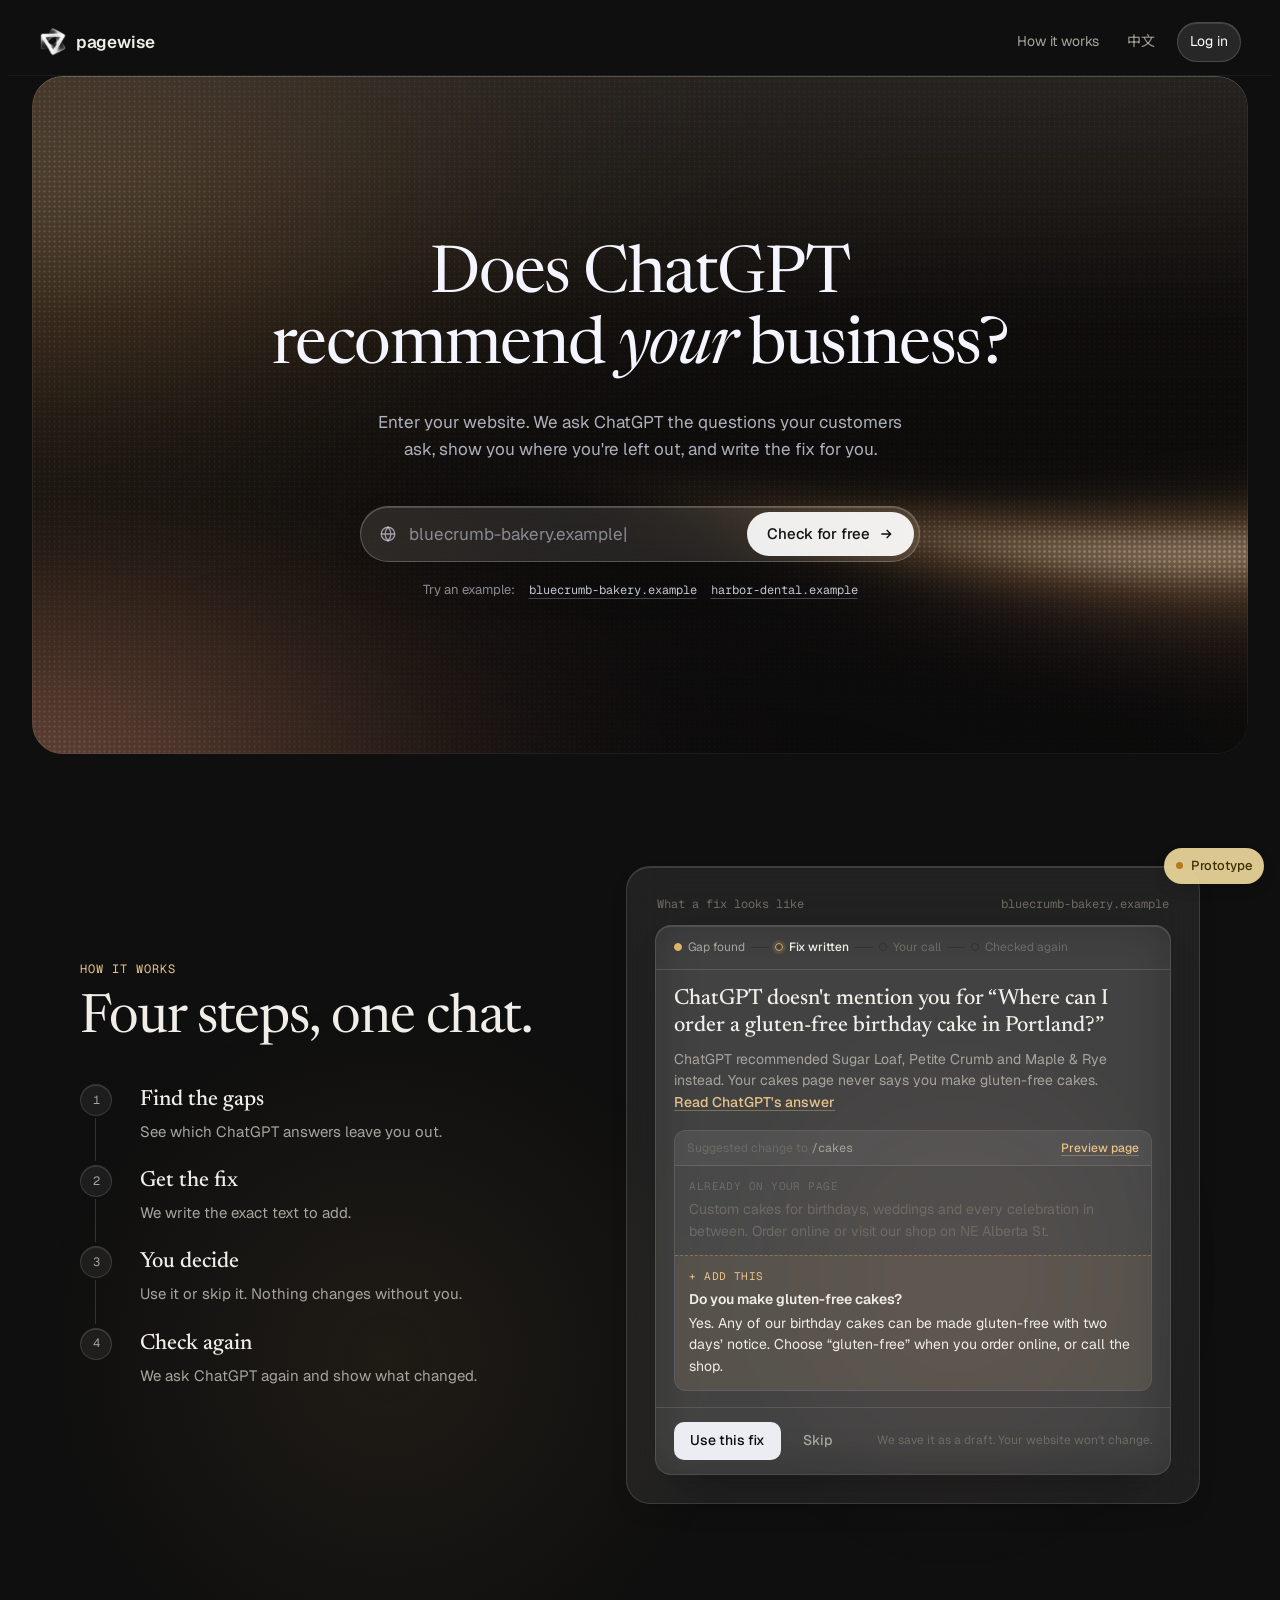
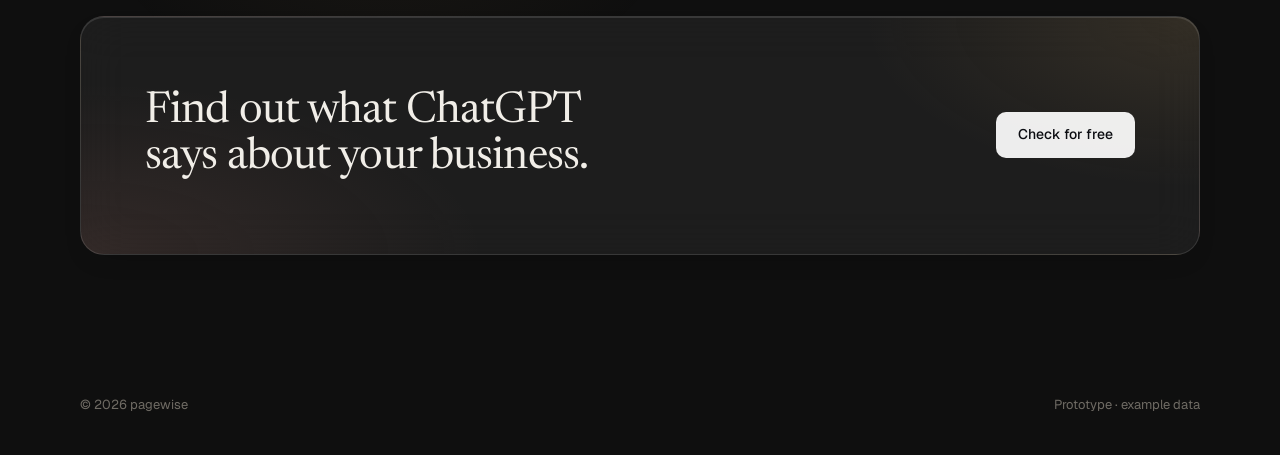
==== commit a92cfa14: "Keep B3 only; add change-site flow in the project menu Co-Authored-By: Claude Opus 5 <noreply@anthro" ====
--- a/opcmaster-loop.html
+++ b/opcmaster-loop.html
@@ -684,6 +684,9 @@
 .pm-i .mono{margin-left:auto;color:var(--accent)}
 .pm-i .soon,.pm-r .soon{margin-left:auto}
 .pm-r{display:flex;align-items:center;gap:8px;width:100%;padding:8px 9px;border-radius:8px;font-size:13px;color:var(--ink-2);text-align:left}
+.pm-edit{padding:8px 9px;display:flex;flex-direction:column;gap:8px}
+.pm-edit .row{display:flex;gap:8px}
+.pm-edit small{font-size:11px;color:var(--ink-3);line-height:1.4}
 .pm-sep{height:1px;background:var(--glass-line);margin:5px 4px}
 /* chat switcher dropdown (B3) */
 .cv-sel{position:relative;display:flex;align-items:center;gap:8px;width:100%}
@@ -1210,14 +1213,8 @@
     <button type="button" data-jump="c09c"><span>C09</span><b data-i18n="proto.c09c"></b></button>
     <button type="button" data-jump="c09d"><span>C09</span><b data-i18n="proto.c09d"></b></button>
     <hr>
-    <p data-i18n="plan.h"></p>
-    <button type="button" data-act="plan" data-plan="A"><span>A</span><b data-i18n="plan.A"></b></button>
-    <button type="button" data-act="plan" data-plan="B"><span>B</span><b data-i18n="plan.B"></b></button>
-    <button type="button" data-act="plan" data-plan="C"><span>C</span><b data-i18n="plan.C"></b></button>
-    <hr>
     <button type="button" data-act="lang"><span>Aa</span><b data-i18n="lang.name"></b></button>
   </div>
-  <div class="plan-switch" role="group" aria-label="Layout plan"><button type="button" data-act="plan" data-plan="A" title="A">A</button><button type="button" data-act="plan" data-plan="B" title="B">B</button><button type="button" data-act="plan" data-plan="B2" title="B2">B2</button><button type="button" data-act="plan" data-plan="B3" title="B3">B3</button><button type="button" data-act="plan" data-plan="B4" title="B4">B4</button><button type="button" data-act="plan" data-plan="C" title="C">C</button></div>
   <button class="proto-btn" type="button" id="proto-btn" aria-expanded="false"><i></i><span data-i18n="proto.btn"></span></button>
 </div>
 
@@ -1229,7 +1226,7 @@
 var T = {
 en:{
  "w.tl.n":"Check #{n}","w.tl.latest":"latest", "q.flashWhy":"Why does ChatGPT recommend Quizlet here?","r.flashWhy":"When people ask how to turn a textbook into flashcards with AI, ChatGPT cites how-to pages from Quizlet and Knowt that spell out the steps. Your flashcards page only says “snap a photo”, not how it works. The FAQ above fills that gap.","q.priceTier":"Should I spell out free vs. paid?","r.priceTier":"Yes. “Is it free?” is the first thing students and parents ask. The text above already says what's free; what Premium adds can follow in the same paragraph. Want me to rewrite it to cover both?","q.faqTone":"Could this answer put teachers off?","r.faqTone":"Unlikely. It stresses explaining every step so students learn to solve it themselves, not handing over answers, which is what teachers and parents care about. To be safer, you could add: “Try it yourself first, then use Answer.AI to check.”","q.faqComp":"How do competitors answer this question?","r.faqComp":"Khanmigo presents itself as a tutor that guides you rather than giving answers, and Socratic stresses explanations. That framing is part of why ChatGPT cites them. It's a site-wide competitor question, so it's better in its own chat.","site.comp.t":"How competitors handle “cheating”","site.comp.a":"From your checks: when people ask whether AI homework help is cheating, ChatGPT leans on tools that describe themselves as tutors, like Khanmigo (“guides you instead of giving answers”) and Socratic (step-by-step explanations).\n\nFor Answer.AI, the FAQ answer is a good first step. Later, a dedicated page on how to use AI to learn, not to copy, would give ChatGPT more to cite.", "w.cm.more":"More","w.cm.rename":"Rename","w.cm.delete":"Delete","w.cm.cancel":"Cancel","w.cm.confirm":"Delete this chat? This can't be undone.","w.toast.deleted":"Chat deleted","w.toast.renamed":"Renamed","w.o.overview":"Your first check is done. I asked ChatGPT 10 questions your customers ask: 6 answers mention {b}, and 2 cite your site. 3 pages could do better, and each one has its own chat:","w.o.page":"This chat is just about your {p} ({url}). Everything about this page, now and in later checks, stays here.","w.o.pageNew":"Your {p} ({url}) came up in a check for the first time, so it gets its own chat. Everything about this page will stay here.","w.o.lead":"I've written something you could add. You decide whether to use it:","w.o.from":"Picking up the question you asked in the {p} chat:","site.new.a":"This is a site-wide chat, for anything that isn't about one page, like why competitors get recommended or how your site describes itself. Where would you like to start?", "f.problem":"ChatGPT recommended Sugar Loaf, Petite Crumb and Maple & Rye instead. Your cakes page never says you make gluten-free cakes.", "p.flash":"Flashcards page","p.pricing":"Pricing page","p.faq":"FAQ","p.home":"Homepage","s.flash1.t":"Add a FAQ","s.flash1.why":"ChatGPT doesn't mention you for “How to make flashcards from a textbook with AI”","s.pricing1.t":"Say what's free","s.pricing1.why":"You're missing from “Free AI homework help app”","s.faq1.t":"Answer “Is it cheating?”","s.faq1.why":"You're missing from “Is using AI for homework cheating?”","s.pricing2.t":"Compare with Chegg and Photomath","s.pricing2.why":"When people compare you with Chegg, ChatGPT doesn't cite your pricing page","s.home2.t":"Spell out photo math help","s.home2.why":"You're missing from “App that solves math problems from a photo”","w.nav.convs":"Chats","w.nav.new":"New chat","cst.todo":"To review","cst.open":"Change ready","cst.adopted":"Draft saved · paste it","cst.live":"On your site","cst.cited":"Now cited ✓","cst.declined":"Skipped","cst.new":"New","cst.site":"Whole site","cst.talk":"Discussing","w.chk.div":"Check #{n} · {d}","d25full":"Sep 25 · 09:00","w.ov.pages":"Page chats","w.tasks.progress2":"{d} of {n} handled","w.ov.nsugg":"{n} suggestions","w.ov.sum2":"Check #2: flashcards page now cited · 1 new suggestion on the pricing page · new page: homepage","w.topic.hist":"Changes on this page","w.c.first":"Your first check is done. I found things to improve on 3 pages. Each page has its own chat, so everything about that page stays in one place:","w.c.welcomeBack2":"Welcome back. {d} of {n} suggestions are handled; the rest are waiting in their page chats.","w.c.second":"Check #2 is done ({d}). Here's what changed:","w.c.l.flash.cited":"Flashcards page: ChatGPT now cites it ✓","w.c.l.flash.not":"Flashcards page: not cited yet. Put the change on your site first.","w.c.l.pricing":"Pricing page: 1 new suggestion, added to its chat","w.c.l.home":"Homepage: a new page, so it gets a new chat","w.c.l.faq":"FAQ: you skipped this before, so I won't bring it up again","w.c.flashResult":"Good news: for “How to make flashcards from a textbook with AI”, ChatGPT now mentions you and cites this page.","w.c.flashNot":"Not cited yet. Once the change is on your site, the next check will show whether it helped.","w.c.pendingOld":"The change from last time is still waiting for your decision (above).","w.c.newFound":"This check found one more thing on this page:","w.c.homeNew":"This page came up for the first time in this check, so it has a new chat.","w.c.scopeSite":"Whole site","w.c.free2":"Got it. Free conversation isn't wired up in this prototype yet, but in the product I'd answer here, in this chat's context.","q.same":"Anything else to change on this page?","q.why":"Why does ChatGPT keep recommending Photomath?","q.other":"Can you look at my homepage too?","q.more":"Besides copy, what else can improve how AI sees my site?","r.same1":"This check found just this one thing on this page. If a later check finds something new here, it will show up in this same chat.","r.same2":"This check found one more thing here; it's above. Anything new later will keep showing up in this chat.","r.why":"In short: ChatGPT cites the products that explain photo math most clearly and get talked about most, and Photomath has more of that content. It's a site-wide question, so it's better in its own chat.","r.whyBtn":"Continue in a new chat","r.other":"Homepage questions go in the homepage chat, so this page's history stays tidy.","r.otherGo":"Go to the homepage chat","r.otherNew":"Start a homepage chat","r.homeTalk":"This check didn't find a clear issue on your homepage. Want me to review how clearly it explains what Answer.AI does? I won't draft anything until you ask.","site.why.t":"Why ChatGPT picks Photomath","site.more.t":"Other ways to improve","site.new.t":"New chat","site.disc.t":"About your site","site.why.a":"From the answers in your checks: when people ask about solving math from a photo, ChatGPT names Photomath and Gauth and cites their feature pages plus a few “best math apps” lists. Answer.AI does the same thing, but your site never says it in plain words, and you rarely appear in those lists.\n\nTwo things would help most: say it clearly on your homepage, and get into the lists ChatGPT already cites.","w.toast.check2":"Check #2 complete","w.toast.nochange":"Checked again · nothing new since last time","proto.c09":"C09 · Check #2 (overview)","proto.c09b":"C09 · Pricing page: added suggestion","proto.c09c":"C09 · New page: homepage","proto.c09d":"C09 · Flashcards page: result", "w.c.more.q":"Besides copy, what else can improve how AI sees my site?","w.c.more.a":"Besides changing copy, a few other things help AI mention you more:\n\n1. New content: add the pages you're missing, like an “Answer.AI vs Photomath” comparison or an AP exam prep guide. (Coming soon)\n2. Technical setup: let AI crawlers such as GPTBot read your site, and mark up your FAQ with structured data so AI understands it.\n3. Mentions elsewhere: ChatGPT often cites Reddit, YouTube and “best study apps” lists. Getting featured there helps. (Coming soon)\n4. Consistent brand: keep your name and description the same on the App Store, Chrome Web Store and social profiles.\n\nFor now I can write copy changes for you directly. For the others I'll explain what to do, and more of it will be automated soon.", "dg.toWs":"Create your workspace to see results", "und.whatv":"AI tutor and homework help for students: step-by-step answers, flashcards, AP prep and college counseling.","t1.title":"Flashcards page · add a FAQ","t1.why":"ChatGPT doesn't mention you for “How to make flashcards from a textbook with AI”","t1.page":"Flashcards page","t2.title":"Homepage · spell out photo math help","t2.why":"You're missing from “App that solves math problems from a photo”","t2.page":"Homepage","t3.title":"FAQ · answer “Is it cheating?”","t3.why":"You're missing from “Is using AI for homework cheating?”","t3.page":"FAQ","w.c.suggest":"Your flashcards page could use a short FAQ on turning a textbook into cards.","w.c.opt1":"Flashcards page: add a FAQ on turning a textbook into cards.","w.c.opt2":"Homepage: say plainly that you solve math problems from a photo.","w.c.opt3":"FAQ: answer “Is using AI for homework cheating?”","w.c.result":"Checked. For “How to make flashcards from a textbook with AI”, ChatGPT now mentions you and cites your flashcards page. Overall: mentioned 7/10 (was 6), your site cited 3/10 (was 2).","w.c.next":"Next: you're missing from “App that solves math problems from a photo”.","w.c.ccH":"Flashcards page · add a FAQ","w.topic.name":"Flashcards page · add a FAQ","w.topic.page":"Flashcards page","w.res.faq":"Flashcards page FAQ","w.res.orig":"Flashcards page original","w.rv.srcNote":"Saved from the flashcards page. All hand edits and saved content are kept; using a change creates a new save record and never overwrites the source.","w.sample":"Example data · not a real check", "plan.h":"Layout plan","plan.A":"A · A sub-page per fix","plan.B":"B · Dashboard stays","plan.B2":"B2 · Two columns","plan.B3":"B3 · Dashboard (issue rows) + chat","plan.B4":"B4 · Dashboard + issue list + chat","w.b4.queue":"All issues","w.i.intro":"Check #{n} found this on your {p} ({url}). Everything about this one fix stays in this chat.","w.b3.all":"Site overview · summary","w.pg.prev":"Previous","w.pg.next":"Next",
- "w.pm.projects":"Project","w.pm.add":"Add another site","w.pm.settings":"Project settings","w.pm.members":"Invite a teammate","w.pm.signout":"Sign out",
+ "w.pm.projects":"Project","w.pm.add":"Add another site","w.pm.change":"Change the site","w.pm.changeSub":"Wrong site? Check a different one","w.pm.check":"Check it","w.pm.changeNote":"We will run the 3-step check again on this site.","w.pm.settings":"Project settings","w.pm.members":"Invite a teammate","w.pm.signout":"Sign out",
  "tour.3b.t":"Tasks and chats line up","tour.3b.d":"Each thing we found is one row on the left and one chat on the right. Click a row, the chat on the right switches to it.",
  "w.dash.rank":"Where you rank on Google for the same questions, tracked over time.","w.dash.audit":"A page-by-page health check of your whole site.","w.dash.briefs":"Outlines for pages you do not have yet.",
  "w.dash.soonH":"Not in this version","w.dash.soonP":"We are starting with AI visibility. This one comes next.","w.b2.left":"They are listed on the left, with what each one needs.","w.b2.startBtn":"Start with the {x}","w.b2.pages":"Your pages","w.b2.nochat":"Questions about the whole site open a chat here.","plan.C":"C · Preview your page","w.b.working":"Working on it in chat","w.b.evidence":"ChatGPT's answer and the current text","w.b.full":"Open full comparison","w.c3.back":"← Back to overview","w.c3.here":"Suggested: add it here","w.c3.draft":"Draft · not on your site yet","w.c3.live":"On your site","w.c3.note":"A preview of your page, rebuilt from its public content. The highlighted block shows where the new text goes.", "tst.todo":"To review","tst.open":"Change ready","tst.adopted":"Draft saved · paste it","tst.live":"On your site","tst.checked":"Checked · cited +1","tst.declined":"Skipped","w.open":"Open","w.tasks.h":"{n} things to improve","w.tasks.progress":"{d} of 3 done","w.c.found2":"Your first check is done. I found 3 things to improve. Open them one at a time; each comes with the exact text to add.","w.c.welcomeBack":"Welcome back. {d} of 3 fixes are done; the rest are still here.","w.c.declined2":"Okay, this page stays as it is. I won't bring this one up again.","w.c.addLead2":"Your site isn't connected, so paste it into your {p} yourself:","w.c.s1b":"Copy the text","w.c.s2b":"Paste it into your {p}","w.c.liveMore":"Done. AI answers usually take a few days to reflect a change, so checking right now rarely shows anything. Finish the other fixes first, and let me check for you in a few days:","w.c.liveAll":"All fixes are handled. AI answers usually take a few days to reflect changes. Let me check for you in a few days:","w.c.auto3d":"Check every 3 days","w.c.checkAnyway":"Check now anyway","w.c.nextTask":"Next: {n}. {x}","w.rv.keepAdd2":"Keep the original, add this","tour.open":"Product tour","tour.skip":"Skip","tour.next":"Next","tour.done":"Got it","tour.1.t":"Your project","tour.1.d":"Your website lives here. You have one project for now; you'll be able to add more later.","tour.2.t":"Your dashboard","tour.2.d":"Records how often ChatGPT mentions and cites your site, every time you check.","tour.3.t":"Your assistant","tour.3.d":"This is where we work on getting you mentioned more. After each check, suggestions show up here as tasks you can go through one by one.","proto.tour":"Product tour", "d18full":"Sep 18 · 14:20","w.ctl.manual2":"Runs only when you ask · check #{n} · last {d}","w.ov.fixes":"Fixes in progress","w.ov.nofixes":"No fixes yet. When the assistant suggests one and you open it, it shows up here.","w.nav.topics":"Fixes","w.nav.notopics":"No fixes yet","w.c.title":"Your optimization assistant","w.c.intro":"This is where we work on getting your site mentioned more by AI. After each check I'll tell you what could be improved. You decide what to do, and you can tell me once you've made a change.","w.c.found":"This check found {n} things to improve. Let's start with the one most worth doing:","w.c.seeAll":"See all {n}","w.c.oneAtATime":"I'll bring them up one at a time. Once you've dealt with one, the next appears. You can also ask about any of them now.", "w.toast.checked":"Check complete", "d18":"Sep 18","d19":"Sep 19","d21":"Sep 21","d25":"Sep 25","w.ctl.h":"Checks","w.ctl.manual":"Run when you ask · last check {d}","w.ctl.now":"Check now","w.ctl.running":"Checking · {n}/10","w.auto.label":"Auto-check","w.auto.off":"Off","w.auto.next":"Next check {d} · turn off anytime","w.freq.daily":"Daily","w.freq.3d":"Every 3 days","w.freq.weekly":"Weekly","w.ov.lastAt":"Last check {d}","w.ov.vs":"+{n} vs Sep 16","w.ov.latest.checked":"Checked again · your site cited +1","w.ov.latest.same":"Checked again · no change yet","w.st.live":"On your site · not checked yet","w.st.checked":"Checked · cited +1","w.c.addH":"Put it on your site","w.c.addLead":"Your site isn't connected, so paste it yourself:","w.c.s1":"Copy the FAQ","w.c.copy":"Copy","w.c.copied":"Copied","w.c.s2":"Paste it into your meetings page","w.c.open":"Open page ↗","w.c.s3":"Tell me when it's live","w.c.live":"It's on my site","w.c.liveU":"It's on my site.","w.c.liveA":"Nice. Want to see if it worked? Checks only run when you ask. ChatGPT can take a few days to pick up changes.","w.c.checkNow":"Check now","w.c.autoOffer":"Or I can check automatically and tell you what changed:","w.c.autoOn":"Auto-check is on: {f}. I'll check, compare and suggest the next fix. Turn it off anytime on the dashboard.","w.c.checking":"Asking ChatGPT the same 10 questions · {n}/10","w.c.resultNote":"One check is a snapshot; answers vary between runs.","w.c.nochange":"Checked again with the same 10 questions. Nothing changed since Sep 16.","w.c.nextBtn":"See the change","w.c.nextProto":"(Prototype) The next change opens here, the same way: see it, then use it or skip it.","w.rv.publishH2":"Put it on your website","w.rv.publishP2":"Copy the text and paste it into your page yourself. Publishing straight to your CMS is coming later.","w.toast.open":"Prototype: this opens your page in a new tab","w.toast.autoOn":"Auto-check on · {f}","w.toast.autoOff":"Auto-check off","proto.c08b":"C08 · It's on my site",
@@ -1300,7 +1297,7 @@
 },
 zh:{
  "w.tl.n":"第 {n} 次检查","w.tl.latest":"最新", "q.flashWhy":"为什么 ChatGPT 推荐的是 Quizlet？","r.flashWhy":"问到怎么用 AI 把课本做成闪卡时，ChatGPT 引用的是 Quizlet 和 Knowt 的教程页，它们把步骤写得很清楚。你的闪卡页只说了「拍照就能生成」，没有写具体怎么做。上面这段 FAQ 就是补上这一块。","q.priceTier":"免费和付费的区别要写进去吗？","r.priceTier":"建议写。学生和家长最先问的就是「到底免不免费」。上面那段已经说清楚免费能用什么；付费多了什么可以接在同一段后面。要的话我把它改写成一版两部分都有的。","q.faqTone":"这段回答会不会让老师反感？","r.faqTone":"不太会。这段强调的是讲清每一步、帮学生自己学会，而不是直接给答案，这正是老师和家长关心的。想更稳妥的话，可以再加一句「建议先自己做，再用 Answer.AI 检查」。","q.faqComp":"别的竞品是怎么回答这个问题的？","r.faqComp":"Khanmigo 把自己定位成「引导你思考、不直接给答案」的家教，Socratic 也强调讲解过程，这是 ChatGPT 愿意引用它们的原因之一。这属于整站层面的竞品问题，放在单独的对话里聊更合适。","site.comp.t":"竞品怎么谈「作弊」","site.comp.a":"从检查结果看：有人问「用 AI 写作业算不算作弊」时，ChatGPT 更愿意引用把自己定位成家教的工具，比如 Khanmigo（引导思考、不直接给答案）和 Socratic（分步讲解）。\n\n对 Answer.AI 来说，常见问题里补的这段是第一步；之后可以考虑单独做一页「怎么用 AI 学习而不是抄答案」，给 ChatGPT 更多可以引用的内容。", "w.cm.more":"更多","w.cm.rename":"重命名","w.cm.delete":"删除","w.cm.cancel":"取消","w.cm.confirm":"删除这段对话？删除后无法恢复。","w.toast.deleted":"已删除对话","w.toast.renamed":"已重命名","w.o.overview":"第一次检查完成。我用客户常问的 10 个问题问了 ChatGPT：6 个回答提到了 {b}，2 个引用了你的网站。有 3 个页面可以做得更好，每个页面单独一段对话：","w.o.page":"这段对话专门聊你的{p}（{url}）。这个页面现在和以后的检查结果、改动，都会留在这里。","w.o.pageNew":"你的{p}（{url}）第一次出现在检查结果里，所以我给它单独开了这段对话。这个页面以后的内容都会留在这里。","w.o.lead":"我写好了一段可以加上去的内容，你决定用不用：","w.o.from":"接着你在{p}对话里问的这个问题：","site.new.a":"这是一段整站对话，适合聊不属于某个页面的问题，比如竞品为什么被推荐、网站整体怎么介绍自己。想从哪儿开始？", "f.problem":"ChatGPT 推荐的是 Sugar Loaf、Petite Crumb 和 Maple & Rye。你的蛋糕页从没提到可以做无麸质蛋糕。", "p.flash":"闪卡页","p.pricing":"定价页","p.faq":"常见问题","p.home":"首页","s.flash1.t":"补充 FAQ","s.flash1.why":"问到「How to make flashcards from a textbook with AI」时，ChatGPT 没有提到你","s.pricing1.t":"写清楚哪些免费","s.pricing1.why":"问到「Free AI homework help app」时，没有提到你","s.faq1.t":"回答「算不算作弊」","s.faq1.why":"问到「Is using AI for homework cheating?」时，没有提到你","s.pricing2.t":"和 Chegg、Photomath 做对比","s.pricing2.why":"大家拿你和 Chegg 比较时，ChatGPT 没有引用你的定价页","s.home2.t":"写清楚拍照解数学题","s.home2.why":"问到「App that solves math problems from a photo」时，没有提到你","w.nav.convs":"对话","w.nav.new":"新对话","cst.todo":"待查看","cst.open":"改动已备好","cst.adopted":"草稿已保存 · 待粘贴","cst.live":"已放到网站","cst.cited":"已被引用 ✓","cst.declined":"先不改","cst.new":"有新消息","cst.site":"整站","cst.talk":"讨论中","w.chk.div":"第 {n} 次检查 · {d}","d25full":"9 月 25 日 · 09:00","w.ov.pages":"页面对话","w.tasks.progress2":"已处理 {d}/{n}","w.ov.nsugg":"{n} 条建议","w.ov.sum2":"第 2 次检查：闪卡页已被引用 · 定价页 1 条新建议 · 新增页面：首页","w.topic.hist":"这个页面的改动记录","w.c.first":"第一次检查完成，我在 3 个页面上找到可以优化的地方。每个页面有自己的对话，关于这个页面的内容都留在一处：","w.c.welcomeBack2":"欢迎回来。{n} 条建议已处理 {d} 条，其余的在各自的页面对话里等你。","w.c.second":"第 2 次检查完成（{d}），变化如下：","w.c.l.flash.cited":"闪卡页：ChatGPT 现在会引用它 ✓","w.c.l.flash.not":"闪卡页：还没被引用，先把改动放到网站上。","w.c.l.pricing":"定价页：1 条新建议，已放进定价页的对话","w.c.l.home":"首页：新发现的页面，新开了一段对话","w.c.l.faq":"常见问题：你之前选了先不改，这次不再提","w.c.flashResult":"好消息：问到「How to make flashcards from a textbook with AI」时，ChatGPT 现在会提到你，并引用这个页面。","w.c.flashNot":"还没有被引用。改动放到网站上之后，下次检查就能看出有没有效果。","w.c.pendingOld":"上次的改动还在等你决定（在上面）。","w.c.newFound":"这次检查在这个页面又发现一处可以改：","w.c.homeNew":"这个页面在这次检查中第一次出现，所以新开了一段对话。","w.c.scopeSite":"整站","w.c.free2":"收到。原型里还没接入自由对话；正式产品里，我会在这段对话的上下文里回答你。","q.same":"这个页面还有别的地方要改吗？","q.why":"为什么 ChatGPT 老推荐 Photomath？","q.other":"首页也帮我看看","q.more":"除了文案，还有什么能起到优化效果？","r.same1":"这次检查在这个页面只发现了这一处。以后检查如果再发现这个页面的问题，会继续出现在这段对话里。","r.same2":"这次检查在这里又发现了一处，就在上面。以后有新的也会继续出现在这段对话里。","r.why":"简单说：ChatGPT 会引用对「拍照解题」解释得最清楚、被讨论最多的产品，Photomath 在这方面的内容更多。这是整站层面的问题，放在单独的对话里聊更合适。","r.whyBtn":"在新对话里展开聊","r.other":"首页的事放在首页的对话里，这样这个页面的记录不会乱。","r.otherGo":"去首页的对话","r.otherNew":"新建首页对话","r.homeTalk":"这次检查没有在首页发现明显的问题。要不要我先看看首页有没有把 Answer.AI 是做什么的讲清楚？你开口之前我不会写稿。","site.why.t":"为什么推荐 Photomath","site.more.t":"其他优化方向","site.new.t":"新对话","site.disc.t":"聊聊你的网站","site.why.a":"从这几次检查的回答来看：有人问拍照解数学题时，ChatGPT 会提到 Photomath 和 Gauth，引用它们的功能页和几篇「最佳数学 App」榜单。Answer.AI 也能做到，但你的网站从没直白地说过，也很少出现在这些榜单里。\n\n最有用的两件事：在首页讲清楚这个功能；争取进入 ChatGPT 已经在引用的榜单。","w.toast.check2":"第 2 次检查完成","w.toast.nochange":"又查了一次 · 和上次相比没有新变化","proto.c09":"C09 · 第 2 次检查（概览）","proto.c09b":"C09 · 定价页追加建议","proto.c09c":"C09 · 新页面：首页","proto.c09d":"C09 · 闪卡页收到结果", "w.c.more.q":"除了文案，还有什么能起到优化效果？","w.c.more.a":"除了改文案，这几类做法也能让 AI 更常提到你：\n\n1. 新增内容：补上缺少的页面，比如「Answer.AI vs Photomath」对比页、AP 备考指南。（即将上线）\n2. 技术设置：允许 GPTBot 等 AI 爬虫抓取你的网站，给 FAQ 加上结构化数据，让 AI 更容易读懂。\n3. 站外提及：ChatGPT 常引用 Reddit、YouTube 和「最佳学习 App」榜单，争取出现在这些地方。（即将上线）\n4. 品牌一致：App Store、Chrome 商店和社交账号上的名称、介绍保持一致。\n\n目前我可以直接帮你写好文案改动；其他几类我会告诉你具体怎么做，自动化功能会陆续上线。", "dg.toWs":"创建工作区，查看结果", "und.whatv":"面向学生的 AI 家教和作业辅导：分步讲解、AI 闪卡、AP 备考和升学顾问。","t1.title":"闪卡页 · 补充 FAQ","t1.why":"问到「How to make flashcards from a textbook with AI」时，ChatGPT 没有提到你","t1.page":"闪卡功能页","t2.title":"首页 · 写清楚拍照解数学题","t2.why":"问到「App that solves math problems from a photo」时，没有提到你","t2.page":"首页","t3.title":"FAQ · 回答「算不算作弊」","t3.why":"问到「Is using AI for homework cheating?」时，没有提到你","t3.page":"常见问题","w.c.suggest":"闪卡功能页可以补一段「怎么把课本变成闪卡」的 FAQ。","w.c.opt1":"闪卡页：补一段「怎么把课本变成闪卡」的 FAQ。","w.c.opt2":"首页：写清楚可以拍照解数学题。","w.c.opt3":"FAQ：回答「用 AI 写作业算不算作弊」。","w.c.result":"检查完了。问到「How to make flashcards from a textbook with AI」时，ChatGPT 现在会提到你，并引用你的闪卡页。整体：品牌被提及 7/10（原来 6），本站被引用 3/10（原来 2）。","w.c.next":"下一条：问到「App that solves math problems from a photo」时，没有提到你。","w.c.ccH":"闪卡页 · 补充 FAQ","w.topic.name":"闪卡页 · 补充 FAQ","w.topic.page":"闪卡功能页","w.res.faq":"闪卡页 FAQ","w.res.orig":"闪卡页原文","w.rv.srcNote":"原文从闪卡功能页留存；所有人工修改和已保存内容保留。采用时生成新保存记录，不覆盖来源。","w.sample":"示例数据 · 非真实检测", "plan.h":"布局方案","plan.A":"A · 每条优化一个子页面","plan.B":"B · 看板不动","plan.B2":"B2 · 两栏","plan.B3":"B3 · 看板（问题列表）+ 对话","plan.B4":"B4 · 看板 + 问题列表 + 对话","w.b4.queue":"所有问题","w.i.intro":"第 {n} 次检查在{p}（{url}）发现的。这一条改动的所有事情都留在这段对话里。","w.b3.all":"网站概览 · 总结","w.pg.prev":"上一页","w.pg.next":"下一页",
- "w.pm.projects":"项目","w.pm.add":"添加另一个网站","w.pm.settings":"项目设置","w.pm.members":"邀请同事","w.pm.signout":"退出登录",
+ "w.pm.projects":"项目","w.pm.add":"添加另一个网站","w.pm.change":"换一个网站","w.pm.changeSub":"写错了？换个网址重新检查","w.pm.check":"开始检查","w.pm.changeNote":"会对这个网址重新走一遍三步检查。","w.pm.settings":"项目设置","w.pm.members":"邀请同事","w.pm.signout":"退出登录",
  "tour.3b.t":"任务和对话是一一对应的","tour.3b.d":"我们发现的每一条，在左边是一行，在右边是一段对话。点左边任意一行，右边就切到它。",
  "w.dash.rank":"同样这些问题，你在 Google 上的排名变化。","w.dash.audit":"整站逐页的体检。","w.dash.briefs":"你还没有的页面，先给一份提纲。",
  "w.dash.soonH":"这一版还没有","w.dash.soonP":"我们先做 AI 曝光这一块，这个排在后面。","w.b2.left":"它们列在左边，每一条要改什么都写着。","w.b2.startBtn":"从{x}开始","w.b2.pages":"你的页面","w.b2.nochat":"问整站的问题时，会在这里开一个对话。","plan.C":"C · 显示你的网页","w.b.working":"正在对话中处理","w.b.evidence":"查看 ChatGPT 原回答和页面原文","w.b.full":"查看完整对比","w.c3.back":"← 回到概览","w.c3.here":"建议加在这里","w.c3.draft":"草稿 · 还没放到网站","w.c3.live":"已放到网站","w.c3.note":"根据你网页的公开内容还原的预览，高亮的位置就是新内容要放的地方。", "tst.todo":"待查看","tst.open":"改动已备好","tst.adopted":"草稿已保存 · 待粘贴","tst.live":"已放到网站","tst.checked":"已检查 · 引用 +1","tst.declined":"先不改","w.open":"查看","w.tasks.h":"{n} 处可以优化","w.tasks.progress":"已完成 {d}/3","w.c.found2":"第一次检查完成，我找到 3 处可以优化的地方。可以一条一条打开看，每条都附带要加的具体文字。","w.c.welcomeBack":"欢迎回来。3 处优化已完成 {d} 处，剩下的都还在这里。","w.c.declined2":"好的，这个页面保持不动，这条我不会再提。","w.c.addLead2":"网站还没有连接，需要你自己粘贴到{p}：","w.c.s1b":"复制这段文字","w.c.s2b":"粘贴到{p}","w.c.liveMore":"好了。AI 的回答一般要几天才会体现改动，现在立刻检查多半看不出变化。建议先把其他几条也处理完，过几天让我帮你检查：","w.c.liveAll":"所有优化都处理完了。AI 的回答一般要几天才会体现改动，过几天让我帮你检查：","w.c.auto3d":"每 3 天检查一次","w.c.checkAnyway":"还是现在检查","w.c.nextTask":"下一条：{n}. {x}","w.rv.keepAdd2":"保留原文，补充这段","tour.open":"产品导览","tour.skip":"跳过","tour.next":"下一步","tour.done":"知道了","tour.1.t":"你的项目","tour.1.d":"你的网站在这里。目前是一个项目，之后可以添加更多。","tour.2.t":"看板","tour.2.d":"记录每次检查时，ChatGPT 提到你、引用你网站的情况。","tour.3.t":"优化助手","tour.3.d":"我们在这里讨论怎样让你被 AI 提到更多。每次检查后，建议会以任务的形式出现在这里，你可以一条一条处理。","proto.tour":"产品导览", "d18full":"9 月 18 日 · 14:20","w.ctl.manual2":"你发起时才检查 · 第 {n} 次检查 · 上次 {d}","w.ov.fixes":"进行中的优化","w.ov.nofixes":"还没有优化项。右侧助手给出建议、你点开之后，会出现在这里。","w.nav.topics":"优化项","w.nav.notopics":"还没有优化项","w.c.title":"你的优化助手","w.c.intro":"我们在这里一起看看，怎样让你的网站在 AI 大模型里获得更多曝光。每次检查完，我都会在这里告诉你有哪些可以优化的地方，由你决定是否执行；改完之后也可以告诉我。","w.c.found":"这次检查找到 {n} 处可以优化的地方，先看最值得做的一处：","w.c.seeAll":"查看全部 {n} 处","w.c.oneAtATime":"我会一次推一条，你处理完一条再出下一条；也可以现在直接问我其中任何一条。", "w.toast.checked":"检查完成", "d18":"9 月 18 日","d19":"9 月 19 日","d21":"9 月 21 日","d25":"9 月 25 日","w.ctl.h":"检查","w.ctl.manual":"你发起时才检查 · 上次 {d}","w.ctl.now":"立即检查","w.ctl.running":"检查中 · {n}/10","w.auto.label":"自动检查","w.auto.off":"关闭","w.auto.next":"下次检查 {d} · 随时可关闭","w.freq.daily":"每天","w.freq.3d":"每 3 天","w.freq.weekly":"每周","w.ov.lastAt":"上次检查 {d}","w.ov.vs":"较 9 月 16 日 +{n}","w.ov.latest.checked":"已再次检查 · 本站被引用 +1","w.ov.latest.same":"已再次检查 · 暂无变化","w.st.live":"已放到网站 · 还没检查","w.st.checked":"已检查 · 引用 +1","w.c.addH":"放到你的网站上","w.c.addLead":"网站还没有连接，需要你自己粘贴：","w.c.s1":"复制这段 FAQ","w.c.copy":"复制","w.c.copied":"已复制","w.c.s2":"粘贴到会议页面","w.c.open":"打开页面 ↗","w.c.s3":"放上去后告诉我","w.c.live":"已经放到网站上了","w.c.liveU":"已经放到网站上了。","w.c.liveA":"好的。想看看有没有效果吗？检查只在你发起时才运行。ChatGPT 可能需要几天才会注意到改动。","w.c.checkNow":"立即检查","w.c.autoOffer":"也可以让我自动定期检查，有变化时告诉你：","w.c.autoOn":"已开启自动检查：{f}。我会检查、对比，并给出下一条建议。随时可以在看板上关闭。","w.c.checking":"正在用同样的 10 个问题询问 ChatGPT · {n}/10","w.c.resultNote":"一次检查只是快照，每次的回答会有波动。","w.c.nochange":"用同样的 10 个问题又查了一次，和 9 月 16 日相比没有变化。","w.c.nextBtn":"看看改动","w.c.nextProto":"（原型）下一条改动会以同样方式出现在这里：先看，再决定采用或跳过。","w.rv.publishH2":"放到你的网站上","w.rv.publishP2":"复制这段文字，自己粘贴到页面里。直接发布到 CMS 之后再做。","w.toast.open":"原型：这里会在新标签页打开你的页面","w.toast.autoOn":"已开启自动检查 · {f}","w.toast.autoOff":"已关闭自动检查","proto.c08b":"C08 · 已放到网站",
@@ -1853,6 +1850,9 @@
   h += '<div class="proj-wrap"><button class="site-switch" id="tour-project" type="button" data-act="ws-proj" aria-expanded="'+(!!W.projOpen)+'"><span class="site-fav">A</span><span><b>'+esc(S.undBrand)+'</b><small>'+esc(S.domain)+'</small></span><span class="mono" style="color:var(--ink-3);margin-left:6px">▾</span></button>'+
     (W.projOpen?'<div class="proj-menu" role="menu"><div class="pm-g">'+t("w.pm.projects")+'</div>'+
       '<button role="menuitem" class="pm-i on" data-act="ws-proj-pick"><span class="site-fav">A</span><span><b>'+esc(S.undBrand)+'</b><small>'+esc(S.domain)+'</small></span><span class="mono">✓</span></button>'+
+      (W.projEdit
+        ? '<div class="pm-edit"><label for="proj-url" class="sr">'+t("w.pm.change")+'</label><input id="proj-url" class="ci-input" value="'+esc(S.domain)+'" placeholder="yoursite.com" maxlength="60"><div class="row"><button class="btn btn-primary" style="height:28px" data-act="ws-proj-go">'+t("w.pm.check")+'</button><button class="btn btn-quiet" style="height:28px" data-act="ws-proj-cancel">'+t("w.cm.cancel")+'</button></div><small>'+t("w.pm.changeNote")+'</small></div>'
+        : '<button role="menuitem" class="pm-i" data-act="ws-proj-edit"><span class="site-fav" style="opacity:.5">↻</span><span><b>'+t("w.pm.change")+'</b><small>'+t("w.pm.changeSub")+'</small></span></button>')+
       '<button role="menuitem" class="pm-i" data-act="ws-soon"><span class="site-fav" style="opacity:.5">+</span><span><b>'+t("w.pm.add")+'</b></span><span class="soon">'+t("w.soon")+'</span></button>'+
       '<div class="pm-sep"></div><button role="menuitem" class="pm-r" data-act="ws-soon">'+t("w.pm.settings")+'<span class="soon">'+t("w.soon")+'</span></button>'+
       '<button role="menuitem" class="pm-r" data-act="ws-soon">'+t("w.pm.members")+'<span class="soon">'+t("w.soon")+'</span></button>'+
@@ -1985,7 +1985,7 @@
   return h;
 }
 
-var PLAN = "A"; try{ var sp = localStorage.getItem("opc-plan"); if(sp==="A"||sp==="B"||sp==="B2"||sp==="B3"||sp==="B4"||sp==="C") PLAN = sp; }catch(e){}
+var PLAN = "B3";
 function insBlock(sid){
   var G = SUGG[sid], g = S.ws.sugg[sid], cls, tag;
   if(g.st==="declined") return '';
@@ -2330,7 +2330,12 @@
     case "ws-issue": openIssue(el.getAttribute("data-s")); break;
     case "ws-ipage": S.ws.issPage = Math.max(0, parseInt(el.getAttribute("data-p"),10)||0); renderWS(); break;
     case "ws-dash": S.ws.dash = el.getAttribute("data-d") || null; renderWS(); $("ws-main").scrollTop = 0; break;
-    case "ws-proj": S.ws.projOpen = !S.ws.projOpen; renderWS(); break;
+    case "ws-proj": S.ws.projOpen = !S.ws.projOpen; S.ws.projEdit = false; renderWS(); break;
+    case "ws-proj-edit": S.ws.projEdit = true; renderWS(); var pu = $("proj-url"); if(pu){ pu.focus(); pu.select(); } break;
+    case "ws-proj-cancel": S.ws.projEdit = false; renderWS(); break;
+    case "ws-proj-go": var pv = $("proj-url") ? $("proj-url").value.trim() : "";
+      if(!pv){ var pu2 = $("proj-url"); if(pu2) pu2.focus(); break; }
+      S.ws.projOpen = false; S.ws.projEdit = false; startCheck(pv.replace(/^https?:\/\//,"").replace(/\/$/,"")); break;
     case "ws-proj-pick": S.ws.projOpen = false; renderWS(); break;
     case "ws-cvmenu": S.ws.cvOpen = !S.ws.cvOpen; renderWS(); break;
     case "ws-cmenu": var cm = el.getAttribute("data-c"); S.ws.menu = S.ws.menu===cm ? null : cm; renderWS(); break;
@@ -2404,6 +2409,10 @@
   if(e.target && e.target.id==="ws-rename"){ if(e.key==="Enter"){ e.preventDefault(); saveRename(e.target, true); } else if(e.key==="Escape"){ e.preventDefault(); saveRename(e.target, false); } }
 });
 document.addEventListener("focusout", function(e){ if(e.target && e.target.id==="ws-rename") saveRename(e.target, true); });
+document.addEventListener("keydown", function(e){
+  if(e.key==="Enter" && e.target && e.target.id==="proj-url"){ e.preventDefault(); act("ws-proj-go", e.target); }
+  if(e.key==="Escape" && S.ws && S.ws.projOpen){ S.ws.projOpen = false; S.ws.projEdit = false; renderWS(); }
+});
 document.addEventListener("click", function(e){
   if(S.ws && S.ws.menu && !e.target.closest(".ci-menu") && !e.target.closest(".ci-more")){ S.ws.menu = null; renderWS(); }
   if(S.ws && S.ws.cvOpen && !e.target.closest(".cv-menu") && !e.target.closest(".cv-btn")){ S.ws.cvOpen = false; renderWS(); }
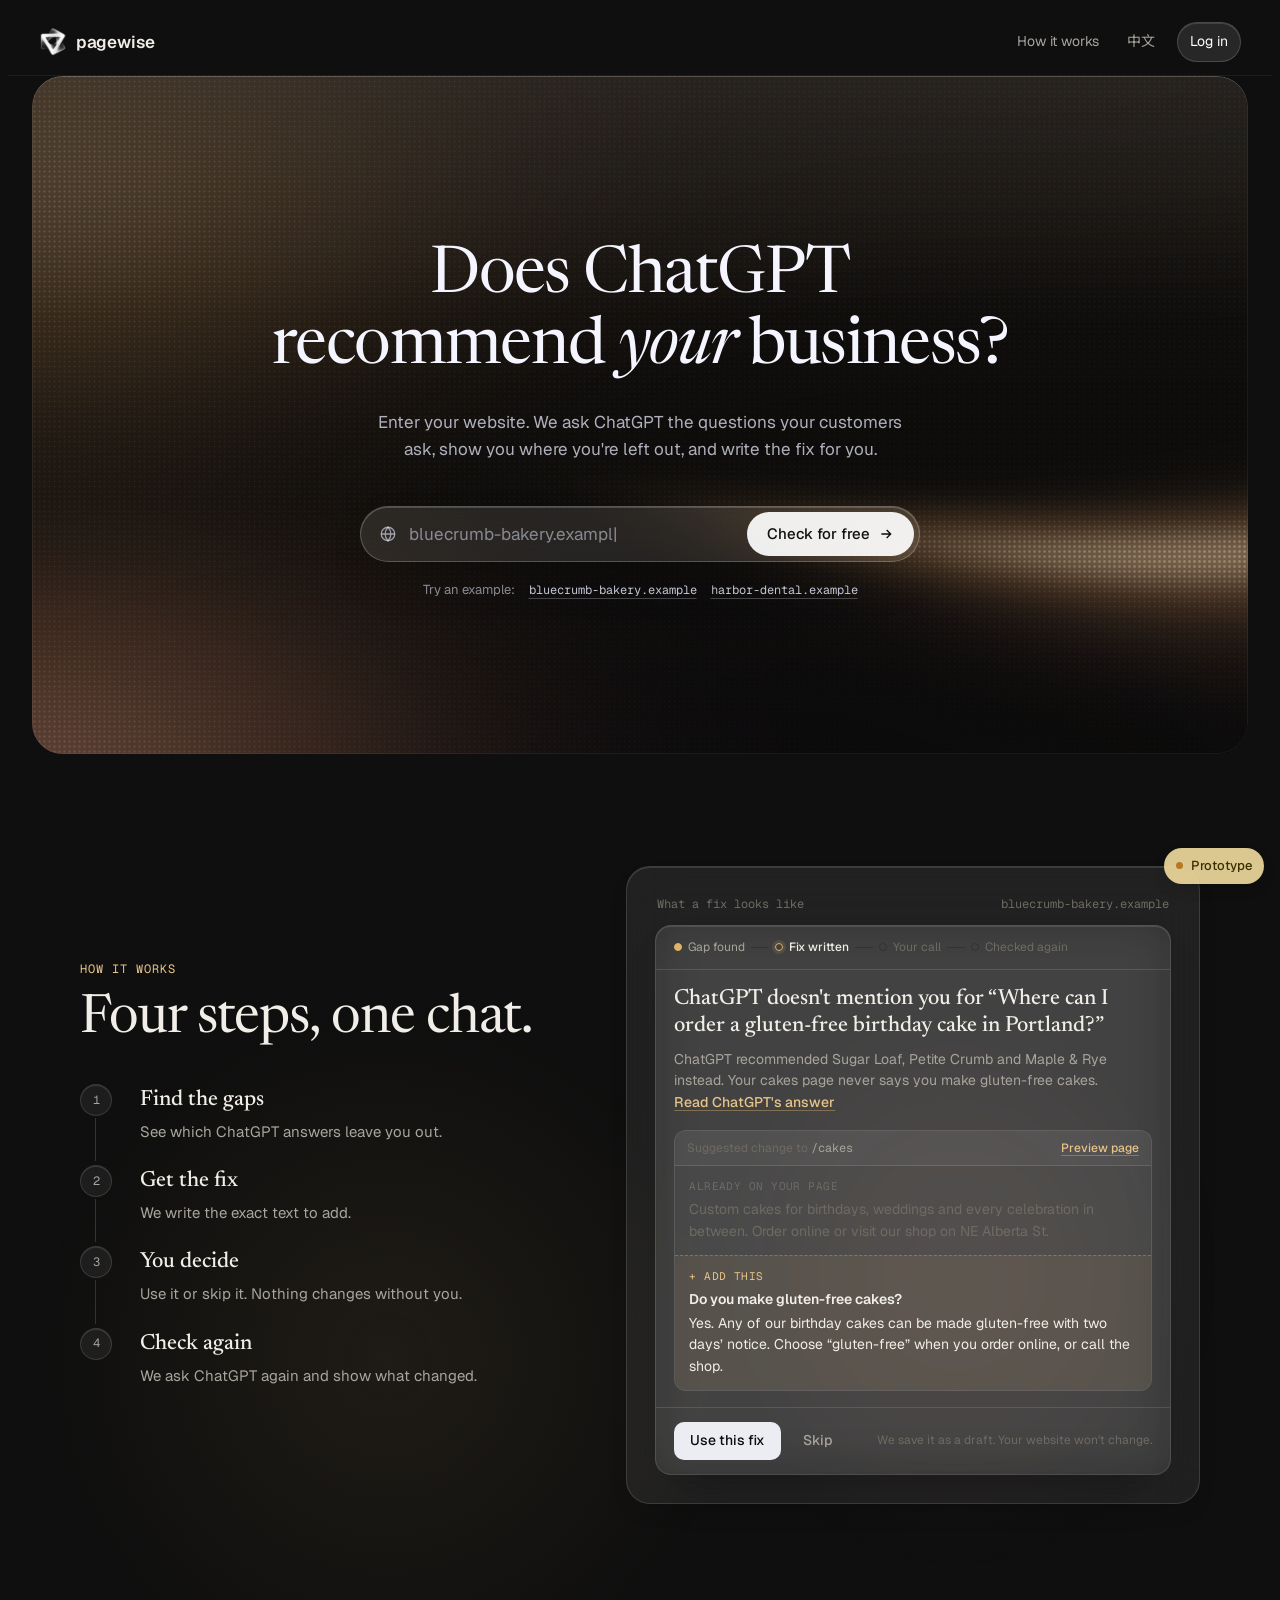
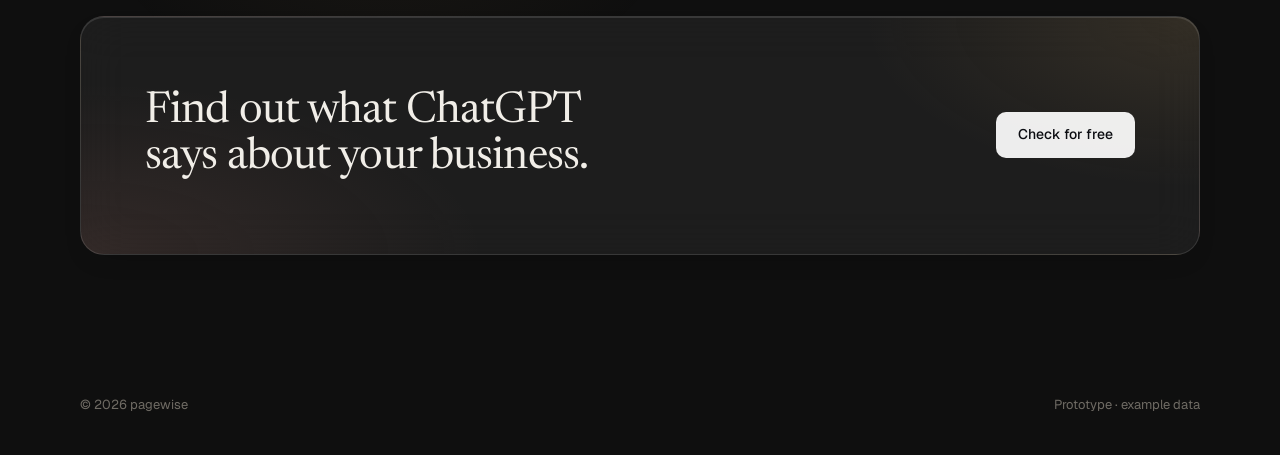
==== commit d79ff205: "Skip the tour when changing sites; last tour step covers the whole issues block Co-Authored-By: Clau" ====
--- a/opcmaster-loop.html
+++ b/opcmaster-loop.html
@@ -1624,7 +1624,7 @@
   if(view==="app"){ render(); } else if(view==="ws"){ renderWS(); diagLoop(); } else if(view==="diag"){ window.scrollTo(0,0); diagLoop(); } else { window.scrollTo(0,0); var L = $("landing"); L.classList.remove("play"); void L.offsetWidth; L.classList.add("play"); heroIntro(); }
   heroLoop();
 }
-function resetApp(){ var lang = S.lang, user = S.user; runId++; S = fresh(); S.lang = lang; S.user = user; cache = {}; $("thread-inner").innerHTML = ""; closeDrawer(); }
+function resetApp(){ var lang = S.lang, user = S.user, seen = S.seenTour; runId++; S = fresh(); S.lang = lang; S.user = user; S.seenTour = seen; cache = {}; $("thread-inner").innerHTML = ""; closeDrawer(); }
 
 /* ------------------------------------------------------------------ free check (linear) */
 var LOCK = '<svg viewBox="0 0 24 24" fill="none" stroke="currentColor" stroke-width="1.8" aria-hidden="true"><rect x="5" y="11" width="14" height="9" rx="2"/><path d="M8 11V8a4 4 0 0 1 8 0v3"/></svg>';
@@ -1801,6 +1801,7 @@
 function issueRows(){
   var W = S.ws, h = '';
   var all = Object.keys(W.sugg), done = doneCount();
+  h += '<div id="ws-issues">';
   var nTodo = all.filter(function(s){ var st = suggStatus(s); return st==="todo"||st==="open"; }).length;
   var nLive = all.filter(function(s){ var st = suggStatus(s); return st==="live"||st==="cited"; }).length;
   h += '<div class="ws-sec"><h3>'+t("w.b4.queue")+'</h3></div>';
@@ -1817,7 +1818,9 @@
       var st = suggStatus(sid), done = st==="live"||st==="cited"||st==="declined", on = W.conv===("i:"+sid);
       h += '<div class="ws-trow'+(on?' cur':'')+'"><span class="tn'+(done?' done':'')+'">'+(st==="live"||st==="cited"?I.check:'')+'</span><div class="t"><b>'+t(SUGG[sid].t)+'</b><small>'+t(PAGES[SUGG[sid].page].name)+' · '+t("w.tl.n",{n:SUGG[sid].check})+'</small></div><span class="pill">'+t("cst."+st)+'</span><button class="btn btn-line" data-act="ws-issue" data-s="'+sid+'">'+t("w.open")+'</button></div>'; }); });
   h += '</div>';
+  h += '';
   if(pages>1) h += '<div class="pager"><button class="pg" data-act="ws-ipage" data-p="'+(pi-1)+'"'+(pi===0?' disabled':'')+' aria-label="'+t("w.pg.prev")+'">‹</button><span class="mono">'+(pi+1)+' / '+pages+'</span><button class="pg" data-act="ws-ipage" data-p="'+(pi+1)+'"'+(pi>=pages-1?' disabled':'')+' aria-label="'+t("w.pg.next")+'">›</button></div>';
+  h += '</div>';
   var sites = W.convs.filter(function(id){ return W.meta[id].kind==="site"; });
   if(sites.length){ h += '<div class="ws-sec"><h3>'+t("w.nav.convs")+'</h3></div><div class="ws-tasklist">';
     sites.forEach(function(id){ var m = W.meta[id];
@@ -2111,7 +2114,7 @@
 
 /* ---------- tour */
 function TOURSTEPS(){
-  if(PLAN==="B3") return [[["#tour-project"],"tour.1"],[["#ws-main"],"tour.2"],[[".ws-tasklist","#ws-chat"],"tour.3b"]];
+  if(PLAN==="B3") return [[["#tour-project"],"tour.1"],[["#ws-main"],"tour.2"],[["#ws-issues","#ws-chat"],"tour.3b"]];
   if(PLAN==="B4") return [[["#tour-project"],"tour.1"],[["#ws-main"],"tour.2"],[["#ws-side","#ws-chat"],"tour.3b"]];
   return [[["#tour-project"],"tour.1"],[[PLAN==="B2"?"#ws-board":"#ws-main .ws-in"],"tour.2"],[["#ws-chat"],"tour.3"]];
 }
@@ -2171,7 +2174,9 @@
   W.page = (m && m.kind==="page") || PLAN==="A" ? "topic" : "overview"; renderWS(); $("ws-main").scrollTop = 0; }
 async function enterWS(mode){
   runId++; var id = runId;
-  S.ws = wsFresh(); S.ws.firstVisit = true; S.ws.tour = 0;
+  var again = !!S.seenTour;
+  S.ws = wsFresh(); S.ws.firstVisit = !again; S.ws.tour = again ? -1 : 0;
+  S.seenTour = true;
   if(mode==="measuring"){ S.ws.measuring = true; S.ws.asked = 0; } else applyCheck1();
   show("ws"); renderWS();
   if(mode!=="measuring") return;
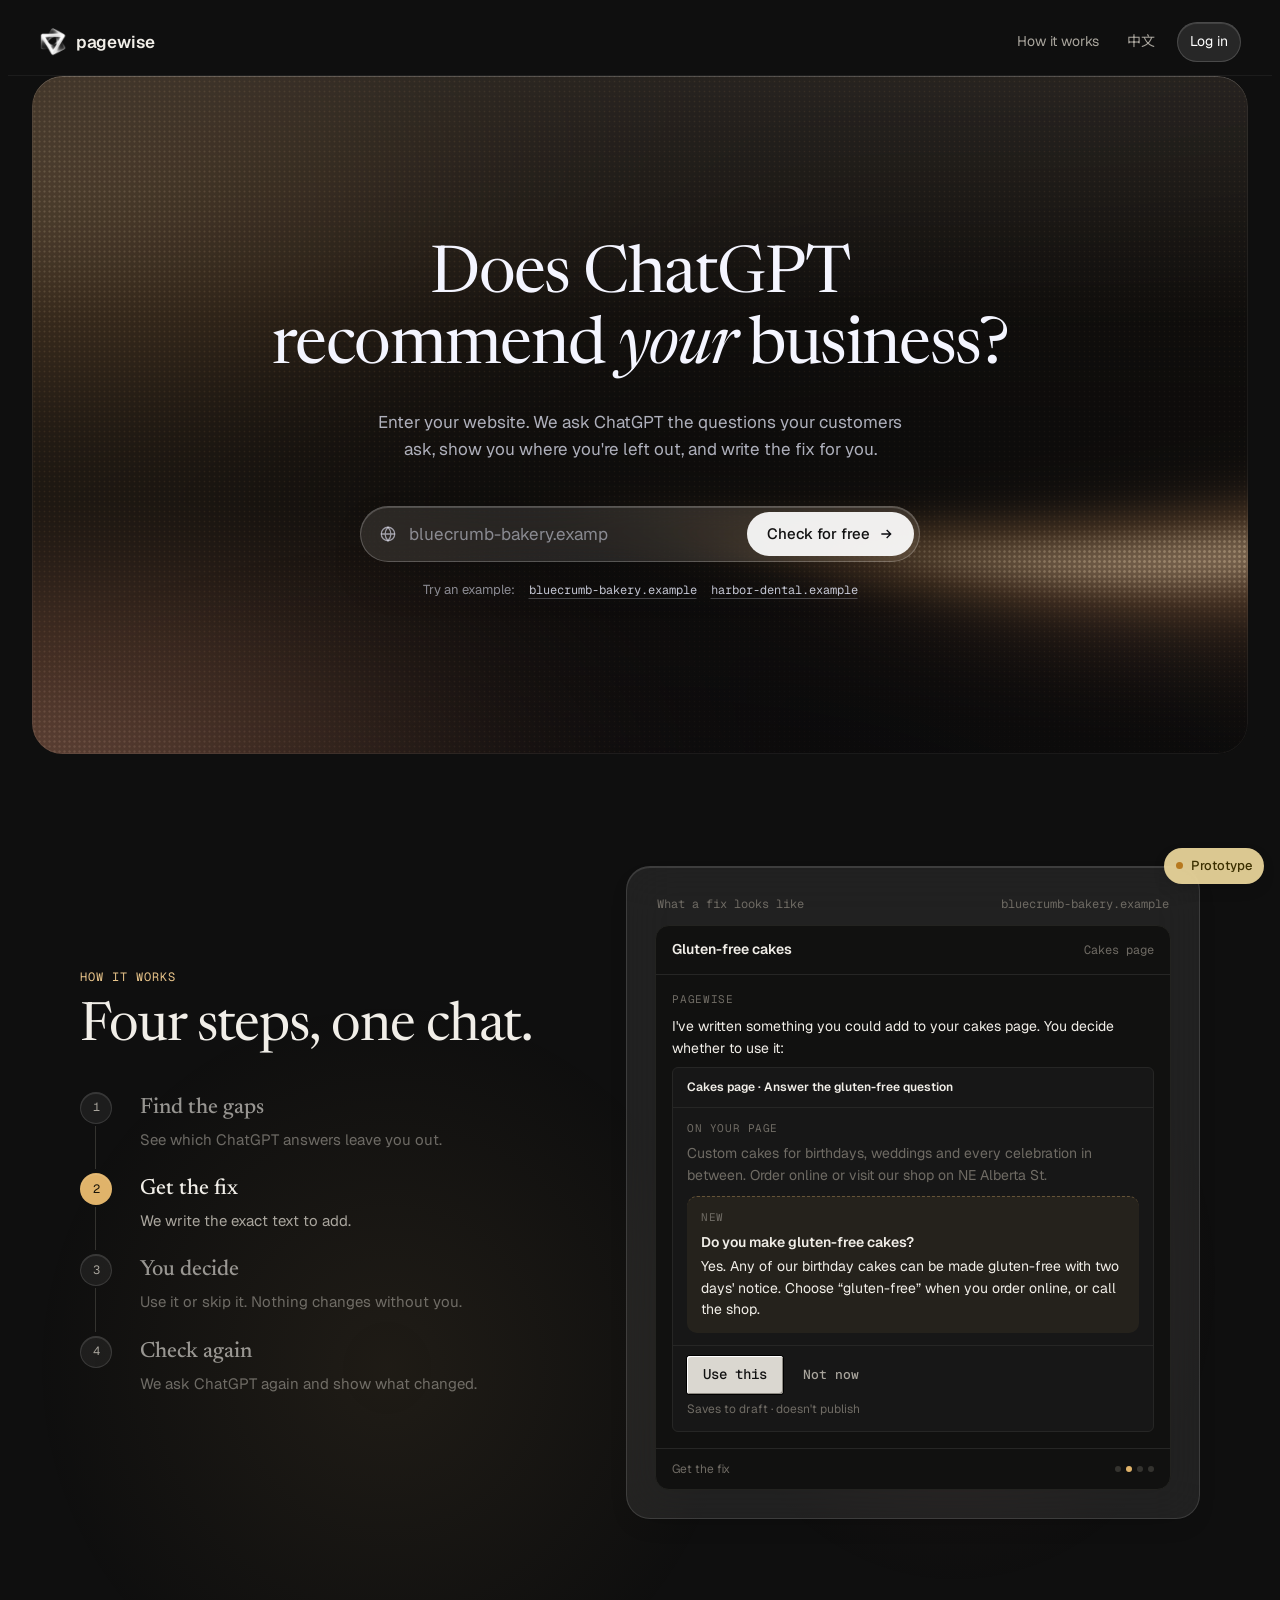
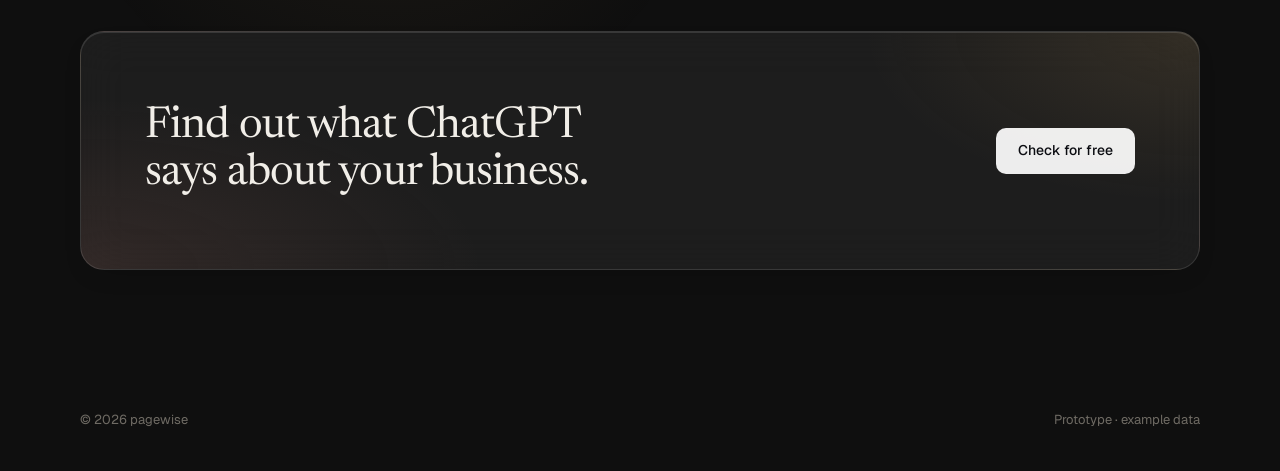
==== commit e20826f6: "Rebuild the landing how-it-works demo with the in-app components, 4 clickable steps Co-Authored-By: " ====
--- a/opcmaster-loop.html
+++ b/opcmaster-loop.html
@@ -667,6 +667,26 @@
 .ws-chat-f .row{display:flex;justify-content:flex-end}
 
 .ws-in > .link{align-self:flex-start}
+.app-skin{background:#111110;border:1px solid #232320;border-radius:14px;overflow:hidden;color:var(--ink);display:flex;flex-direction:column}
+.app-skin .cc,.app-skin .ws-box{border-radius:6px;background:var(--glass-strong);-webkit-backdrop-filter:none;backdrop-filter:none;box-shadow:none}
+.app-skin .btn-primary{border-radius:3px;background:#DAD7D0;color:#111;font-family:var(--mono);font-weight:500;box-shadow:inset 1px 1px 0 #FFFFFF,inset -1px -1px 0 #8C8981,0 1px 0 #000,0 0 0 1px #000}
+.app-skin .btn-line{border-radius:3px;background:transparent;border-color:#34332F;font-family:var(--mono)}
+.app-skin .btn-quiet{font-family:var(--mono);font-size:13px}
+.app-skin .pill{border-radius:3px;background:#1D1D1C}
+.dm-h{display:flex;align-items:baseline;gap:8px;padding:13px 16px;border-bottom:1px solid var(--glass-line)}
+.dm-h b{font-size:14px;font-weight:600}
+.dm-h small{font-size:12px;color:var(--ink-3);margin-left:auto;font-family:var(--mono)}
+.dm-b{padding:16px;display:flex;flex-direction:column;gap:13px;min-height:330px}
+.dm-b .cb-a p{margin:0;line-height:1.55}
+.dm-f{margin-top:auto;padding:11px 16px;border-top:1px solid var(--glass-line);display:flex;gap:8px;align-items:center}
+.dm-f span{font-size:12px;color:var(--ink-3)}
+.dm-dots{display:flex;gap:5px;margin-left:auto}
+.dm-dots i{width:6px;height:6px;border-radius:50%;background:var(--line-2)}
+.dm-dots i.on{background:var(--accent)}
+.steps-list li{cursor:pointer}
+.steps-list li.on h3{color:var(--ink)}
+.steps-list li.on .step-n{background:var(--accent);color:#1A1509;border-color:transparent}
+.steps-list li:not(.on) h3,.steps-list li:not(.on) p{opacity:.6}
 .pager{display:flex;align-items:center;justify-content:center;gap:12px;padding:10px 0 2px;font-size:12px;color:var(--ink-3)}
 .pager .pg{width:28px;height:28px;border-radius:8px;border:1px solid var(--glass-line);color:var(--ink-2);font-size:15px;line-height:1}
 .pager .pg:hover:not([disabled]){color:var(--ink);border-color:color-mix(in srgb,var(--accent) 45%,transparent)}
@@ -802,7 +822,7 @@
 }
 
 /* ================= INNER PAGES · warm noir ================= */
-#diag,#ws,body.inner .auth,body.inner .toast,body.inner .proto-menu,body.inner .scrim,body.inner .drawer{
+#diag,#ws,.app-skin,body.inner .auth,body.inner .toast,body.inner .proto-menu,body.inner .scrim,body.inner .drawer{
   --bg:#0F0F0F; --surface:#161616; --surface-2:#1D1D1C; --sunken:#131313;
   --ink:#F1EEE8; --ink-2:#A9A59D; --ink-3:#6F6B64; --line:#262625; --line-2:#34332F;
   --primary:#DAD7D0; --primary-hover:#E8E6E1; --on-primary:#111111;
@@ -1094,15 +1114,15 @@
         <div class="kicker" data-i18n="loop.kicker"></div>
         <h2 class="h2" data-i18n="loop.h2"></h2>
         <ol class="steps-list">
-          <li><span class="step-n">1</span><h3 data-i18n="loop.1t"></h3><p data-i18n="loop.1d"></p></li>
-          <li><span class="step-n">2</span><h3 data-i18n="loop.2t"></h3><p data-i18n="loop.2d"></p></li>
-          <li><span class="step-n">3</span><h3 data-i18n="loop.3t"></h3><p data-i18n="loop.3d"></p></li>
-          <li><span class="step-n">4</span><h3 data-i18n="loop.4t"></h3><p data-i18n="loop.4d"></p></li>
+          <li data-act="demo" data-n="1"><span class="step-n">1</span><h3 data-i18n="loop.1t"></h3><p data-i18n="loop.1d"></p></li>
+          <li data-act="demo" data-n="2"><span class="step-n">2</span><h3 data-i18n="loop.2t"></h3><p data-i18n="loop.2d"></p></li>
+          <li data-act="demo" data-n="3"><span class="step-n">3</span><h3 data-i18n="loop.3t"></h3><p data-i18n="loop.3d"></p></li>
+          <li data-act="demo" data-n="4"><span class="step-n">4</span><h3 data-i18n="loop.4t"></h3><p data-i18n="loop.4d"></p></li>
         </ol>
       </div>
       <div class="preview">
         <div class="preview-label"><span data-i18n="preview.label"></span><span>bluecrumb-bakery.example</span></div>
-        <div id="preview-card"></div>
+        <div id="preview-card" class="app-skin"></div>
       </div>
     </div>
   </section>
@@ -1255,7 +1275,20 @@
  "loop.3t":"You decide","loop.3d":"Use it or skip it. Nothing changes without you.",
  "loop.4t":"Check again","loop.4d":"We ask ChatGPT again and show what changed.",
  "loop.back":"Then we move on to the next gap.",
- "preview.label":"What a fix looks like","final.h2":"Find out what ChatGPT says about your business.","footer.note":"Prototype · example data",
+ "preview.label":"What a fix looks like",
+ "dm.t":"Gluten-free cakes","dm.url":"bluecrumb-bakery.example","dm.page":"Cakes page","dm.fix":"Answer the gluten-free question",
+ "dm.cur":"ON YOUR PAGE","dm.curText":"Custom cakes for birthdays, weddings and every celebration in between. Order online or visit our shop on NE Alberta St.",
+ "dm.add":"NEW","dm.addQ":"Do you make gluten-free cakes?","dm.addA":"Yes. Any of our birthday cakes can be made gluten-free with two days' notice. Choose “gluten-free” when you order online, or call the shop.",
+ "dm.use":"Use this","dm.skip":"Not now","dm.hint":"Saves to draft · doesn't publish",
+ "dm.s1a":"First check is done. I asked ChatGPT 10 questions your customers ask: 6 answers mention you, and 2 cite your site.",
+ "dm.s1b":"ChatGPT doesn't mention you for “Where can I order a gluten-free birthday cake in Portland?” — it named Sugar Loaf, Petite Crumb and Maple & Rye. Your cakes page never says you make gluten-free cakes.",
+ "dm.s2a":"I've written something you could add to your cakes page. You decide whether to use it:",
+ "dm.s3a":"Saved to draft. Your website hasn't changed.","dm.s3h":"Put it on your site",
+ "dm.s3_1":"Copy the text","dm.s3_2":"Paste it into your cakes page","dm.s3_3":"Tell me when it's live",
+ "dm.copy":"Copy","dm.openpage":"Open page","dm.done":"It's on my site","dm.liveHint":"Live on your site",
+ "dm.s4a":"Check #2 is done. ChatGPT now names you for that question and cites your cakes page:",
+ "dm.before":"Sep 16","dm.beforev":"Not mentioned","dm.after":"Sep 25","dm.afterv":"Mentioned · cited",
+ "dm.s4b":"Two of the ten questions changed. I'll keep watching the rest.","final.h2":"Find out what ChatGPT says about your business.","footer.note":"Prototype · example data",
  "side.new":"New chat","side.chats":"Chats","side.chat1":"First check","side.settings":"Site & questions","side.back":"Back to homepage",
  "st.checking":"Checking your site…","st.proposed":"1 fix waiting for you","st.draft":"Draft saved · not on your site yet","st.verifying":"Looking at your page…","st.scheduled":"Checking again Sep 23","st.rechecking":"Checking again…","st.rechecked":"Checked again · 1 more link","st.dismissed":"Skipped",
  "m.mentioned":"ChatGPT mentions you","m.cited":"ChatGPT links to your site","m.meta":"{date} · 10 customer questions · ChatGPT (US, English)","m.first":"First check","m.since":"since Sep 16","m.details":"See questions","m.sample":"Example data","m.measuring":"Asking ChatGPT · {n}/10",
@@ -1326,7 +1359,20 @@
  "loop.3t":"你来决定","loop.3d":"用或跳过，没有你确认什么都不会变。",
  "loop.4t":"再查一次","loop.4d":"再问一次 ChatGPT，看看有什么变化。",
  "loop.back":"然后继续看下一个缺口。",
- "preview.label":"改法长这样","final.h2":"看看 ChatGPT 怎么介绍你的业务。","footer.note":"原型 · 示例数据",
+ "preview.label":"改法长这样",
+ "dm.t":"无麸质蛋糕","dm.url":"bluecrumb-bakery.example","dm.page":"蛋糕页","dm.fix":"回答无麸质这个问题",
+ "dm.cur":"网站原文","dm.curText":"生日、婚礼和各种场合的定制蛋糕。可以在线下单，也欢迎来 NE Alberta 街的店里看看。",
+ "dm.add":"新增","dm.addQ":"你们做无麸质蛋糕吗？","dm.addA":"做。所有生日蛋糕都可以做成无麸质的，提前两天预订即可。在线下单时选「无麸质」，或者直接打电话到店里。",
+ "dm.use":"采用这段","dm.skip":"先不改","dm.hint":"保存到草稿 · 不发布",
+ "dm.s1a":"第一次检查完成。我用客户常问的 10 个问题问了 ChatGPT：6 个回答提到了你，2 个引用了你的网站。",
+ "dm.s1b":"问到「波特兰哪里能订无麸质生日蛋糕」时，ChatGPT 没有提到你，它说的是 Sugar Loaf、Petite Crumb 和 Maple & Rye。你的蛋糕页上没有一句写着你们做无麸质蛋糕。",
+ "dm.s2a":"我写好了一段可以加到蛋糕页上的内容，你决定用不用：",
+ "dm.s3a":"已经存成草稿，你的网站还没有变。","dm.s3h":"放到你的网站上",
+ "dm.s3_1":"复制这段文字","dm.s3_2":"粘贴到蛋糕页","dm.s3_3":"放好了告诉我",
+ "dm.copy":"复制","dm.openpage":"打开页面","dm.done":"已放到网站","dm.liveHint":"已在你的网站上",
+ "dm.s4a":"第 2 次检查完成。同样这个问题，ChatGPT 现在会提到你，并且引用了你的蛋糕页：",
+ "dm.before":"9 月 16 日","dm.beforev":"没提到","dm.afterv":"提到 · 并引用","dm.after":"9 月 25 日",
+ "dm.s4b":"10 个问题里有 2 个发生了变化，其余的我继续盯着。","final.h2":"看看 ChatGPT 怎么介绍你的业务。","footer.note":"原型 · 示例数据",
  "side.new":"新对话","side.chats":"对话","side.chat1":"首次检查","side.settings":"网站与问题","side.back":"返回首页",
  "st.checking":"正在检查网站…","st.proposed":"有 1 个改法等你决定","st.draft":"草稿已保存 · 还没放到网站上","st.verifying":"正在查看页面…","st.scheduled":"9 月 23 日再检查","st.rechecking":"正在再次检查…","st.rechecked":"已再次检查 · 多了 1 次链接","st.dismissed":"已跳过",
  "m.mentioned":"ChatGPT 提到你","m.cited":"ChatGPT 链接到你的网站","m.meta":"{date} · 10 个客户问题 · ChatGPT（美国，英语）","m.first":"首次检查","m.since":"较 9 月 16 日","m.details":"查看问题","m.sample":"示例数据","m.measuring":"正在问 ChatGPT · {n}/10",
@@ -2333,6 +2379,7 @@
       Wp.sid = ps; Wp.scrollPv = true; if(el.getAttribute("data-from")==="center") Wp.chatTo = ps; else Wp.keepScroll = true;
       if(PLAN!=="B" && Wp.page==="overview" && Wp.conv) Wp.page = "topic"; renderWS(); break;
     case "ws-issue": openIssue(el.getAttribute("data-s")); break;
+    case "demo": S.demo = parseInt(el.getAttribute("data-n"),10)||1; renderPreview(); break;
     case "ws-ipage": S.ws.issPage = Math.max(0, parseInt(el.getAttribute("data-p"),10)||0); renderWS(); break;
     case "ws-dash": S.ws.dash = el.getAttribute("data-d") || null; renderWS(); $("ws-main").scrollTop = 0; break;
     case "ws-proj": S.ws.projOpen = !S.ws.projOpen; S.ws.projEdit = false; renderWS(); break;
@@ -2402,7 +2449,39 @@
   });
   h.textContent = ""; h.appendChild(out);
 }
-function renderPreview(){ if(!$("preview-card")) return; var keep = S.fs; S.fs = "proposed"; $("preview-card").innerHTML = rFinding(true); S.fs = keep; }
+function renderPreview(){
+  var el = $("preview-card"); if(!el) return;
+  var n = S.demo || 2, h = '';
+  h += '<div class="dm-h"><b>'+t("dm.t")+'</b><small>'+t("dm.page")+'</small></div><div class="dm-b">';
+  var card = function(withAdd, withFoot, state){
+    var x = '<div class="cc"><div class="cc-h">'+t("dm.page")+' · '+t("dm.fix")+'</div><div class="cc-b">'+
+      '<div><span class="ws-lab">'+t("dm.cur")+'</span><p class="cc-cur">'+t("dm.curText")+'</p></div>';
+    if(withAdd) x += '<div class="ws-add-block"><span class="ws-lab">'+t("dm.add")+'</span><b>'+t("dm.addQ")+'</b><p>'+t("dm.addA")+'</p></div>';
+    x += '</div>';
+    if(withFoot==="decide") x += '<div class="cc-f"><button class="btn btn-primary" type="button" data-act="demo" data-n="3">'+t("dm.use")+'</button><button class="btn btn-quiet" type="button" data-act="demo" data-n="1">'+t("dm.skip")+'</button><small>'+t("dm.hint")+'</small></div>';
+    if(withFoot==="live") x += '<div class="cc-f"><span class="pill">'+t("cst.live")+'</span><small>'+t("dm.liveHint")+'</small></div>';
+    return x+'</div>';
+  };
+  if(n===1){
+    h += A('<p>'+t("dm.s1a")+'</p>');
+    h += A('<p>'+t("dm.s1b")+'</p>'+card(false, null));
+  } else if(n===2){
+    h += A('<p>'+t("dm.s2a")+'</p>'+card(true, "decide"));
+  } else if(n===3){
+    h += U(t("dm.use")) + A('<p>'+t("dm.s3a")+'</p>'+
+      '<div class="ws-box" style="width:100%"><b style="font-weight:600;display:block;margin-bottom:8px">'+t("dm.s3h")+'</b><ol class="todo">'+
+      '<li><span class="n">1</span><span>'+t("dm.s3_1")+'</span><button class="btn btn-line" style="height:30px" type="button" data-act="demo" data-n="3">'+t("dm.copy")+'</button></li>'+
+      '<li><span class="n">2</span><span>'+t("dm.s3_2")+'</span><button class="btn btn-line" style="height:30px" type="button" data-act="demo" data-n="3">'+t("dm.openpage")+'</button></li>'+
+      '<li><span class="n">3</span><span>'+t("dm.s3_3")+'</span><button class="btn btn-primary" style="height:30px" type="button" data-act="demo" data-n="4">'+t("dm.done")+'</button></li></ol></div>');
+  } else {
+    h += A('<p>'+t("dm.s4a")+'</p>'+
+      '<div class="cmp" style="width:100%"><div><small>'+t("dm.before")+'</small><b>'+t("dm.beforev")+'</b></div><span class="arr">'+I.arrow+'</span><div class="after"><small>'+t("dm.after")+'</small><b>'+t("dm.afterv")+'</b></div></div>');
+    h += A('<p>'+t("dm.s4b")+'</p>');
+  }
+  h += '</div><div class="dm-f"><span>'+t("loop."+n+"t")+'</span><span class="dm-dots">'+[1,2,3,4].map(function(i){ return '<i class="'+(i===n?'on':'')+'"></i>'; }).join("")+'</span></div>';
+  el.innerHTML = h;
+  document.querySelectorAll(".steps-list li").forEach(function(li,i){ li.classList.toggle("on", i+1===n); });
+}
 
 /* ------------------------------------------------------------------ events */
 function saveRename(input, keep){
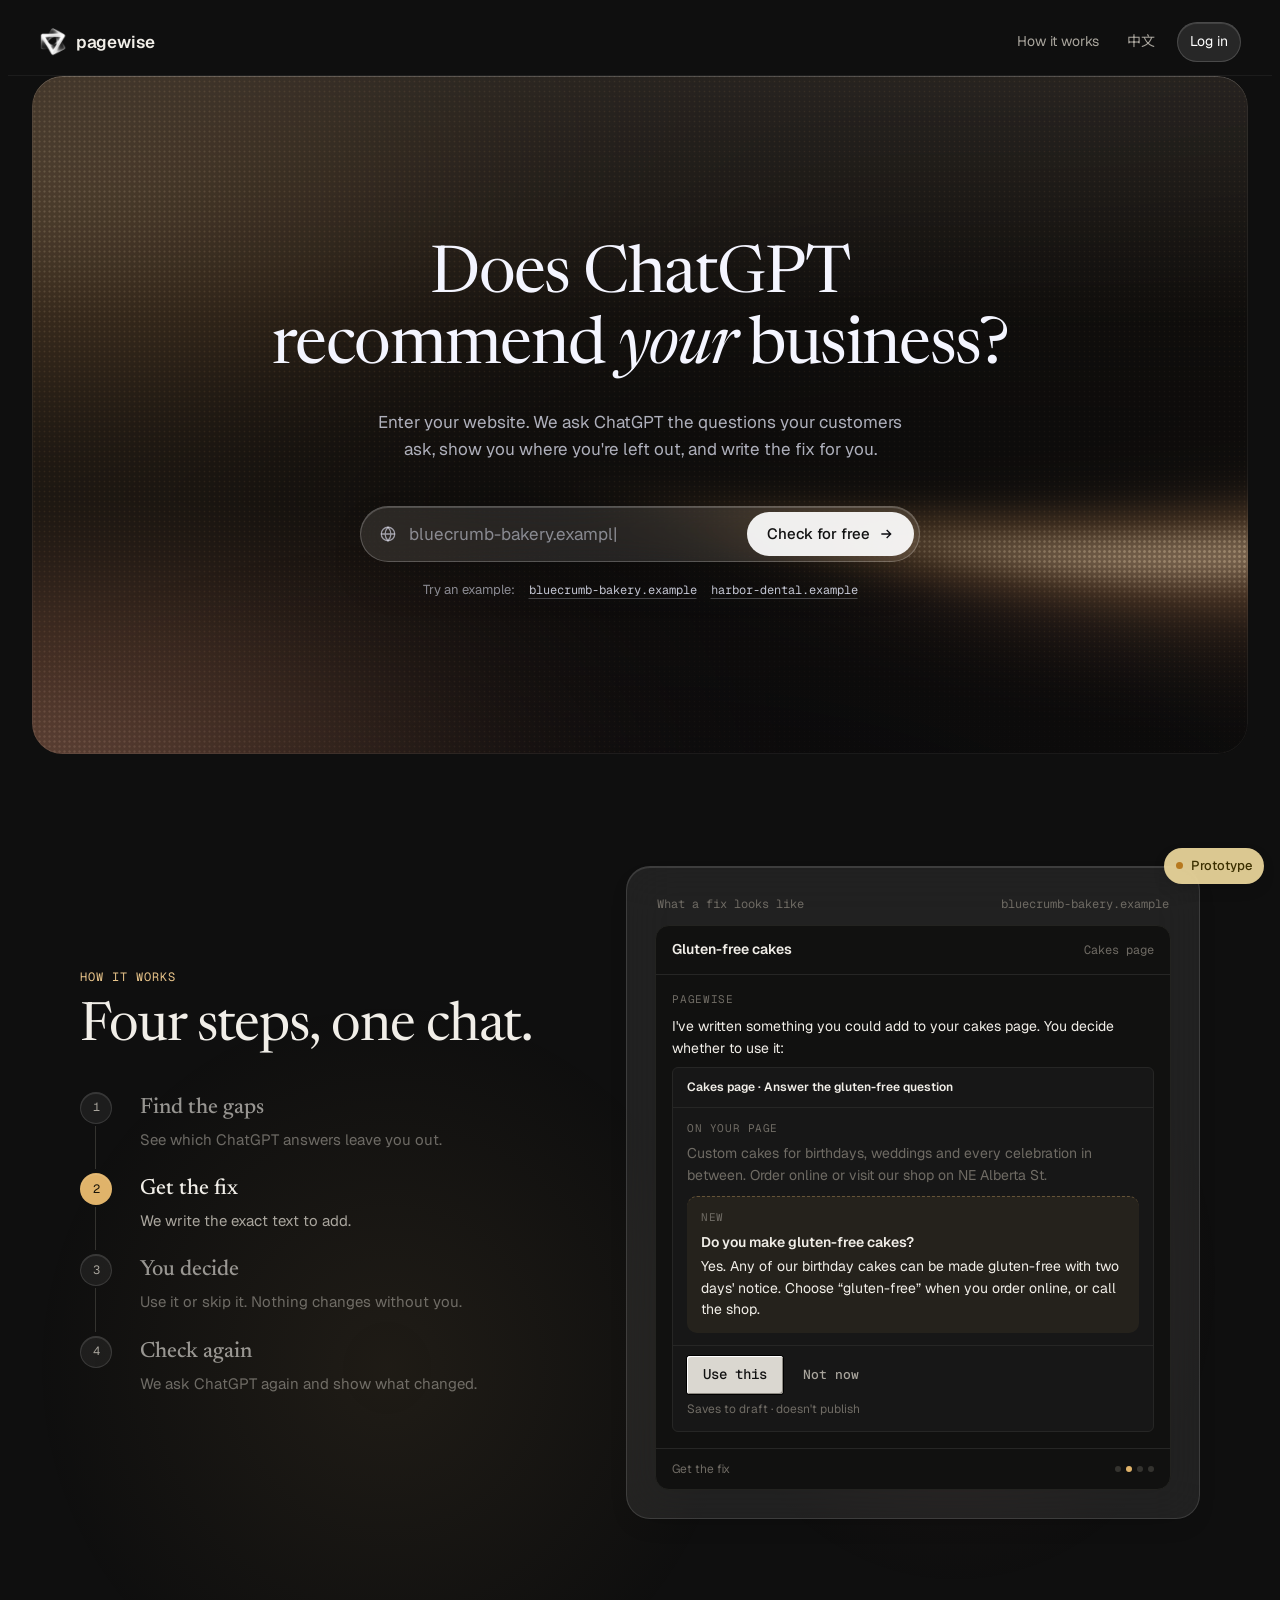
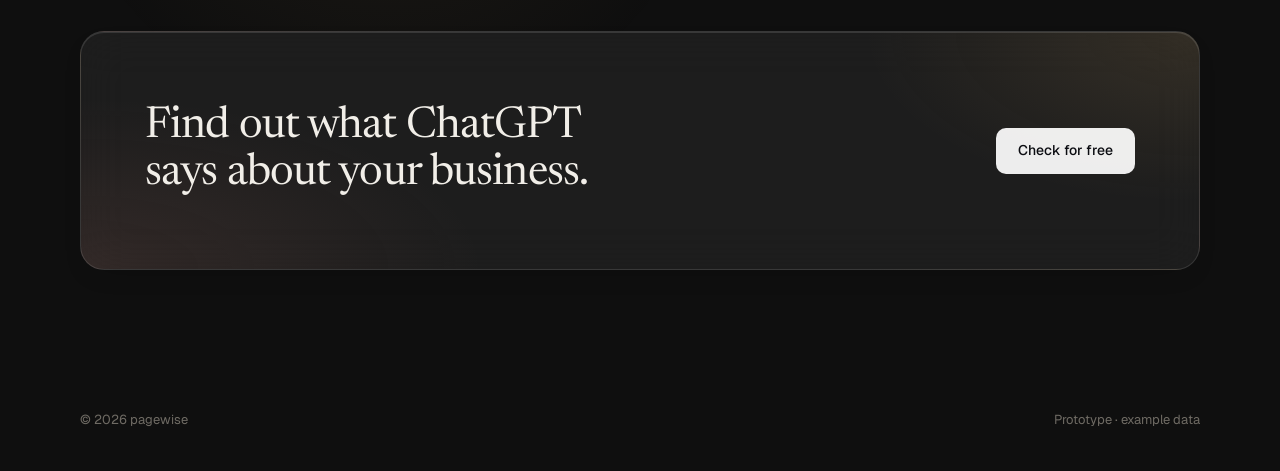
==== commit 2cb2443f: "Fix how-it-works steps firing the example check instead of switching step Co-Authored-By: Claude Opu" ====
--- a/opcmaster-loop.html
+++ b/opcmaster-loop.html
@@ -1114,10 +1114,10 @@
         <div class="kicker" data-i18n="loop.kicker"></div>
         <h2 class="h2" data-i18n="loop.h2"></h2>
         <ol class="steps-list">
-          <li data-act="demo" data-n="1"><span class="step-n">1</span><h3 data-i18n="loop.1t"></h3><p data-i18n="loop.1d"></p></li>
-          <li data-act="demo" data-n="2"><span class="step-n">2</span><h3 data-i18n="loop.2t"></h3><p data-i18n="loop.2d"></p></li>
-          <li data-act="demo" data-n="3"><span class="step-n">3</span><h3 data-i18n="loop.3t"></h3><p data-i18n="loop.3d"></p></li>
-          <li data-act="demo" data-n="4"><span class="step-n">4</span><h3 data-i18n="loop.4t"></h3><p data-i18n="loop.4d"></p></li>
+          <li data-act="demo-step" data-n="1"><span class="step-n">1</span><h3 data-i18n="loop.1t"></h3><p data-i18n="loop.1d"></p></li>
+          <li data-act="demo-step" data-n="2"><span class="step-n">2</span><h3 data-i18n="loop.2t"></h3><p data-i18n="loop.2d"></p></li>
+          <li data-act="demo-step" data-n="3"><span class="step-n">3</span><h3 data-i18n="loop.3t"></h3><p data-i18n="loop.3d"></p></li>
+          <li data-act="demo-step" data-n="4"><span class="step-n">4</span><h3 data-i18n="loop.4t"></h3><p data-i18n="loop.4d"></p></li>
         </ol>
       </div>
       <div class="preview">
@@ -2379,7 +2379,7 @@
       Wp.sid = ps; Wp.scrollPv = true; if(el.getAttribute("data-from")==="center") Wp.chatTo = ps; else Wp.keepScroll = true;
       if(PLAN!=="B" && Wp.page==="overview" && Wp.conv) Wp.page = "topic"; renderWS(); break;
     case "ws-issue": openIssue(el.getAttribute("data-s")); break;
-    case "demo": S.demo = parseInt(el.getAttribute("data-n"),10)||1; renderPreview(); break;
+    case "demo-step": S.demo = parseInt(el.getAttribute("data-n"),10)||1; renderPreview(); break;
     case "ws-ipage": S.ws.issPage = Math.max(0, parseInt(el.getAttribute("data-p"),10)||0); renderWS(); break;
     case "ws-dash": S.ws.dash = el.getAttribute("data-d") || null; renderWS(); $("ws-main").scrollTop = 0; break;
     case "ws-proj": S.ws.projOpen = !S.ws.projOpen; S.ws.projEdit = false; renderWS(); break;
@@ -2458,7 +2458,7 @@
       '<div><span class="ws-lab">'+t("dm.cur")+'</span><p class="cc-cur">'+t("dm.curText")+'</p></div>';
     if(withAdd) x += '<div class="ws-add-block"><span class="ws-lab">'+t("dm.add")+'</span><b>'+t("dm.addQ")+'</b><p>'+t("dm.addA")+'</p></div>';
     x += '</div>';
-    if(withFoot==="decide") x += '<div class="cc-f"><button class="btn btn-primary" type="button" data-act="demo" data-n="3">'+t("dm.use")+'</button><button class="btn btn-quiet" type="button" data-act="demo" data-n="1">'+t("dm.skip")+'</button><small>'+t("dm.hint")+'</small></div>';
+    if(withFoot==="decide") x += '<div class="cc-f"><button class="btn btn-primary" type="button" data-act="demo-step" data-n="3">'+t("dm.use")+'</button><button class="btn btn-quiet" type="button" data-act="demo-step" data-n="1">'+t("dm.skip")+'</button><small>'+t("dm.hint")+'</small></div>';
     if(withFoot==="live") x += '<div class="cc-f"><span class="pill">'+t("cst.live")+'</span><small>'+t("dm.liveHint")+'</small></div>';
     return x+'</div>';
   };
@@ -2470,9 +2470,9 @@
   } else if(n===3){
     h += U(t("dm.use")) + A('<p>'+t("dm.s3a")+'</p>'+
       '<div class="ws-box" style="width:100%"><b style="font-weight:600;display:block;margin-bottom:8px">'+t("dm.s3h")+'</b><ol class="todo">'+
-      '<li><span class="n">1</span><span>'+t("dm.s3_1")+'</span><button class="btn btn-line" style="height:30px" type="button" data-act="demo" data-n="3">'+t("dm.copy")+'</button></li>'+
-      '<li><span class="n">2</span><span>'+t("dm.s3_2")+'</span><button class="btn btn-line" style="height:30px" type="button" data-act="demo" data-n="3">'+t("dm.openpage")+'</button></li>'+
-      '<li><span class="n">3</span><span>'+t("dm.s3_3")+'</span><button class="btn btn-primary" style="height:30px" type="button" data-act="demo" data-n="4">'+t("dm.done")+'</button></li></ol></div>');
+      '<li><span class="n">1</span><span>'+t("dm.s3_1")+'</span><button class="btn btn-line" style="height:30px" type="button" data-act="demo-step" data-n="3">'+t("dm.copy")+'</button></li>'+
+      '<li><span class="n">2</span><span>'+t("dm.s3_2")+'</span><button class="btn btn-line" style="height:30px" type="button" data-act="demo-step" data-n="3">'+t("dm.openpage")+'</button></li>'+
+      '<li><span class="n">3</span><span>'+t("dm.s3_3")+'</span><button class="btn btn-primary" style="height:30px" type="button" data-act="demo-step" data-n="4">'+t("dm.done")+'</button></li></ol></div>');
   } else {
     h += A('<p>'+t("dm.s4a")+'</p>'+
       '<div class="cmp" style="width:100%"><div><small>'+t("dm.before")+'</small><b>'+t("dm.beforev")+'</b></div><span class="arr">'+I.arrow+'</span><div class="after"><small>'+t("dm.after")+'</small><b>'+t("dm.afterv")+'</b></div></div>');
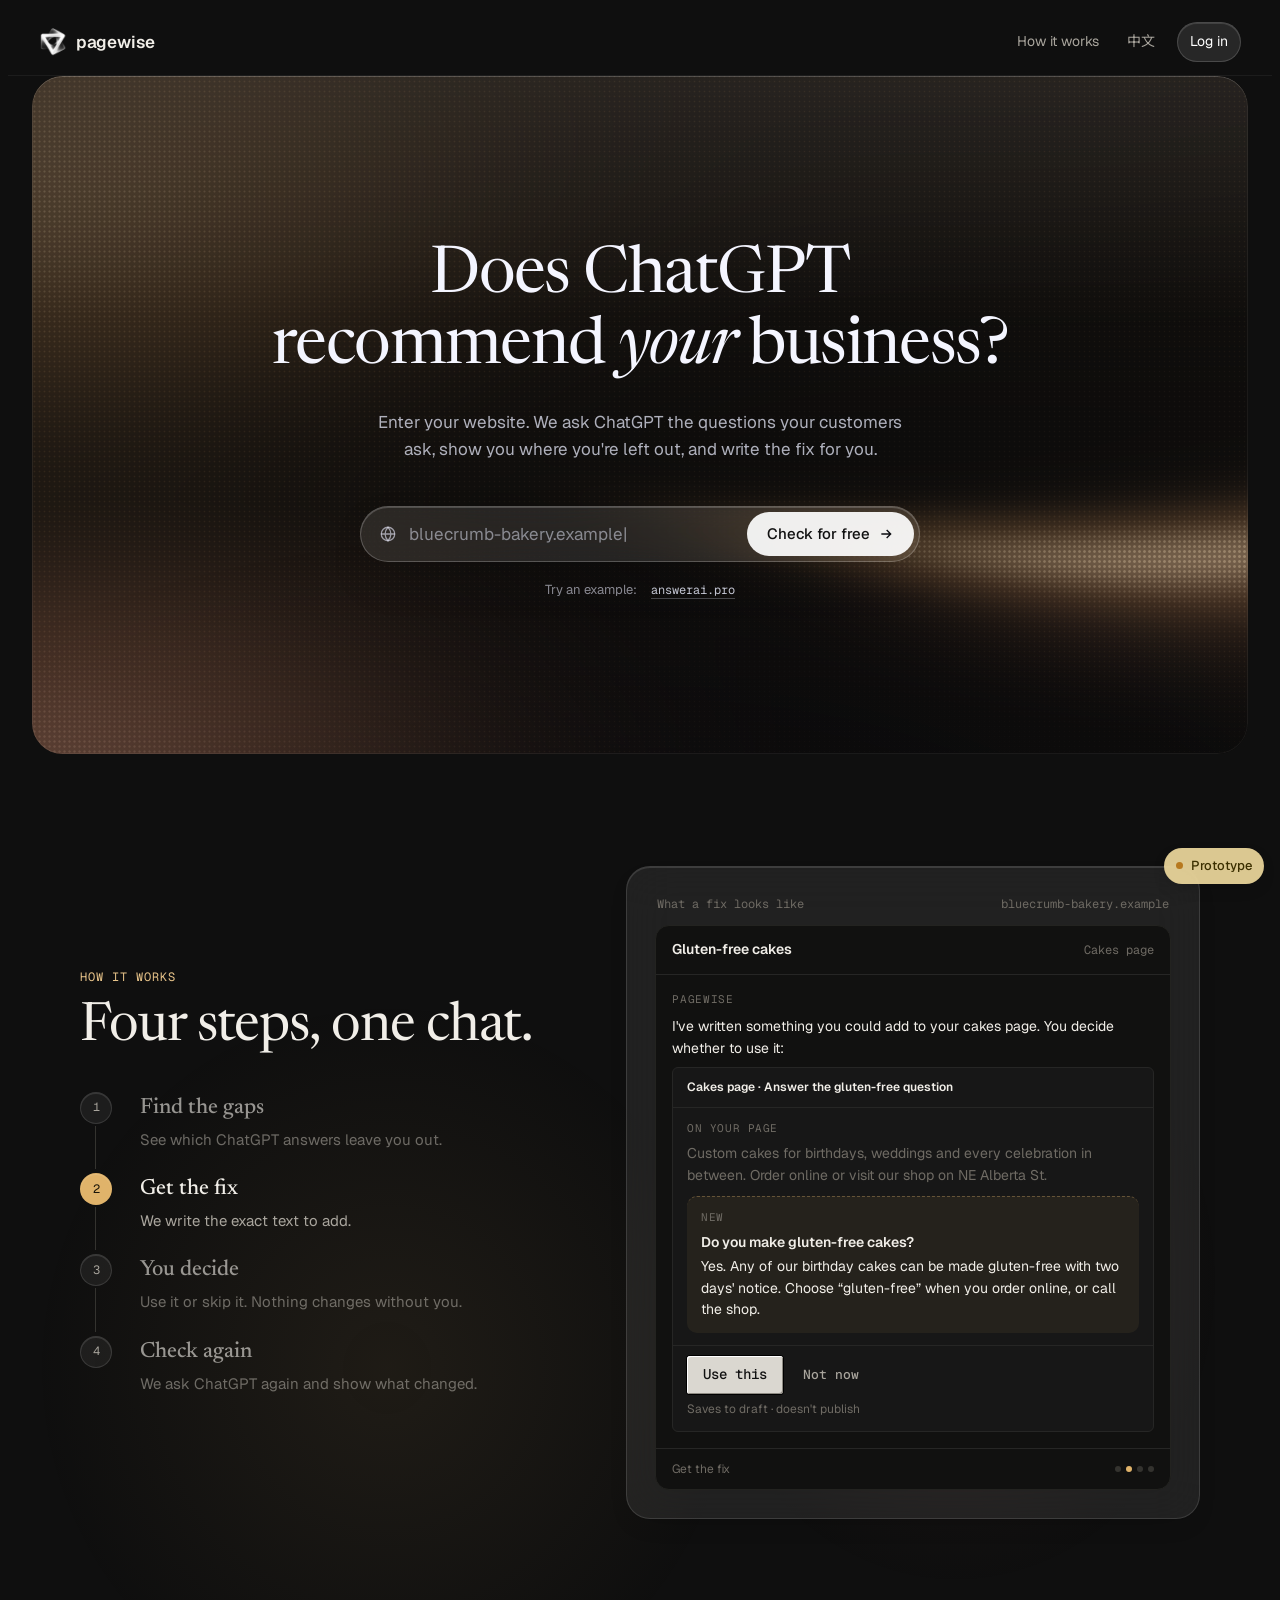
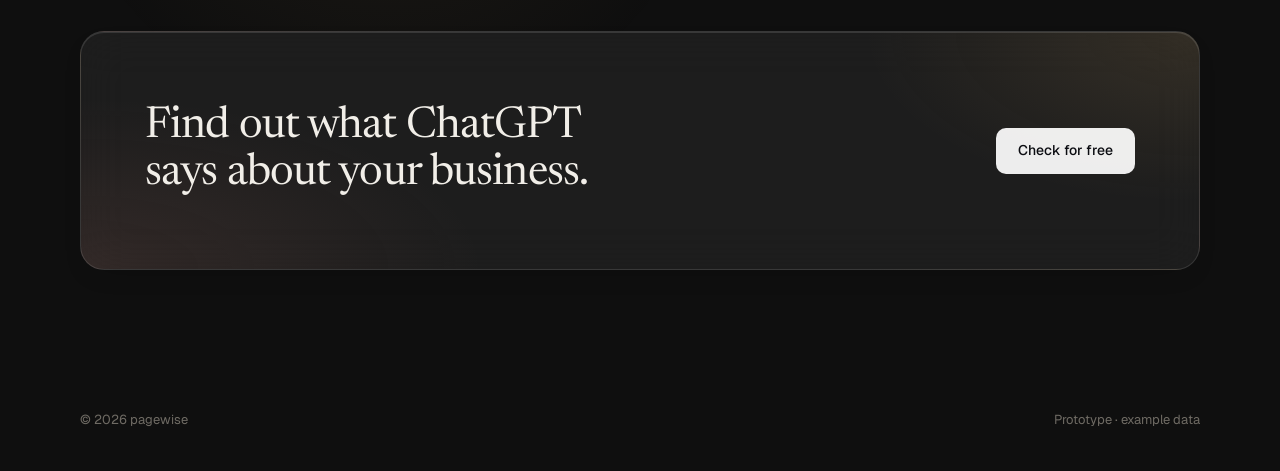
==== commit 1d2e0fb9: "Full-flow fixes: sample-site framing, consistent question set, prototype pill placement, tour scroll" ====
--- a/opcmaster-loop.html
+++ b/opcmaster-loop.html
@@ -567,10 +567,9 @@
 :root:not([data-theme="dark"]) .side .logo-mark{filter:invert(1) brightness(.35)}
 @media (prefers-color-scheme: dark){:root:not([data-theme="light"]) .side .logo-mark{filter:none}}
 /* ================= WORKSPACE (conversation + dashboard) ================= */
-body.ws-mode .proto{top:calc(12px + env(safe-area-inset-top,0px));bottom:auto;right:500px}
-body.ws-mode .proto-menu{top:44px;bottom:auto}
-@media (max-width:1180px){body.ws-mode .proto{right:436px}}
-@media (max-width:900px){body.ws-mode .proto{right:16px}}
+body.ws-mode .proto{top:auto;bottom:calc(14px + env(safe-area-inset-bottom,0px));left:14px;right:auto}
+body.ws-mode .proto-menu{bottom:44px;top:auto;left:0;right:auto}
+@media (max-width:900px){body.ws-mode .proto{left:16px}}
 .ws{display:grid;grid-template-columns:240px minmax(0,1fr) 480px;height:100%;position:relative;isolation:isolate;background:var(--bg);color:var(--ink)}
 .ws::before{content:"";position:absolute;inset:0;z-index:-1;pointer-events:none;
   background:radial-gradient(38% 46% at 6% 4%,var(--amb1),transparent 70%),radial-gradient(40% 50% at 98% 100%,var(--amb2),transparent 70%),radial-gradient(30% 36% at 60% 10%,var(--amb3),transparent 70%)}
@@ -1100,8 +1099,7 @@
         </div>
         <div class="ask-examples">
           <span data-i18n="hero.try"></span>
-          <button type="button" class="chip-ex" data-ex="bluecrumb-bakery.example">bluecrumb-bakery.example</button>
-          <button type="button" class="chip-ex" data-ex="harbor-dental.example">harbor-dental.example</button>
+          <button type="button" class="chip-ex" data-ex="answerai.pro">answerai.pro</button>
         </div>
       </form>
     </div>
@@ -1325,7 +1323,7 @@
  "dr.meta":"Question 4 of 10 · ChatGPT (US, English)","dr.sources":"Websites ChatGPT linked to","dr.absent":"This answer doesn't mention Answer.AI or link to your website.","dr.present":"This answer mentions Answer.AI and links to your meetings page.",
  "dr.pagestate.proposed":"Suggested · not on your site yet","dr.pagestate.live":"Live on your page",
  "dr.pos":"When ChatGPT mentions you, you're usually listed 3rd of 8","dr.q":"Question","dr.m":"Mentions you","dr.c":"Links to you","dr.brands":"Competitors we compare you with","dr.edit":"Want different questions or competitors? Just tell me in the chat.",
- "toast.sites":"Prototype: one website only","toast.newchat":"Prototype: new chats start here","toast.open":"Prototype: this opens your page in a new tab","toast.copied":"Copied",
+ "toast.sites":"Prototype: one website only","toast.sample":"Prototype: {d} is not crawled here — this demo always checks the sample site answerai.pro","toast.newchat":"Prototype: new chats start here","toast.open":"Prototype: this opens your page in a new tab","toast.copied":"Copied",
  "proto.btn":"Prototype","proto.h":"Jump to a step","proto.landing":"Homepage","proto.checking":"Checking the site","proto.finding":"First fix","proto.draft":"After “Use this fix”","proto.scheduled":"Waiting to check again","proto.return":"Coming back · results"
 },
 zh:{
@@ -1409,7 +1407,7 @@
  "dr.meta":"第 4 / 10 个问题 · ChatGPT（美国，英语）","dr.sources":"ChatGPT 链接到的网站","dr.absent":"这个回答没有提到 Answer.AI，也没有链接到你的网站。","dr.present":"这个回答提到了 Answer.AI，并链接到你的会议页面。",
  "dr.pagestate.proposed":"建议内容 · 还没放到网站上","dr.pagestate.live":"已在你的页面上",
  "dr.pos":"ChatGPT 提到你时，你通常排在 8 个品牌里的第 3 位","dr.q":"问题","dr.m":"提到你","dr.c":"链接到你","dr.brands":"和你一起比较的竞品","dr.edit":"想换问题或竞品？直接在对话里告诉我。",
- "toast.sites":"原型：只有一个网站","toast.newchat":"原型：新对话从这里开始","toast.open":"原型：这里会在新标签页打开你的页面","toast.copied":"已复制",
+ "toast.sites":"原型：只有一个网站","toast.sample":"原型演示：不会真的去抓 {d}，这里始终用示例网站 answerai.pro 的数据","toast.newchat":"原型：新对话从这里开始","toast.open":"原型：这里会在新标签页打开你的页面","toast.copied":"已复制",
  "proto.btn":"原型","proto.h":"跳到某一步","proto.landing":"首页","proto.checking":"检查网站中","proto.finding":"第一个改法","proto.draft":"点「用这个改法」之后","proto.scheduled":"等待再次检查","proto.return":"回来看结果"
 }};
 var QUESTIONS = [
@@ -1721,7 +1719,7 @@
     $("diag-body").innerHTML = h; return;
   }
   if(ph==="scope"||ph==="running"){
-    var qs = [QUESTIONS[0][0], Q4, QUESTIONS[6][0]].map(function(q){ return '<li>'+q+'</li>'; }).join("");
+    var qs = [QUESTIONS[0][0], QUESTIONS[3][0], QUESTIONS[6][0]].map(function(q){ return '<li>'+q+'</li>'; }).join("");
     var allq = QUESTIONS.map(function(q){ return '<li>'+q[0]+'</li>'; }).join("");
     var brands = ['<span class="you">Answer.AI '+t("s.you")+'</span>',"Photomath","Quizlet","Gauth"].map(function(b){ return b.charAt(0)==="<"?b:'<span>'+b+'</span>'; }).join("");
     h = stepper(3)+'<div class="dg-head dg-in"><div class="kicker">'+t("s.kicker")+'</div><h1>'+t("s.h1")+'</h1><p class="dg-sub">'+t("s.sub")+'</p></div>'+
@@ -1740,7 +1738,10 @@
 }
 function goPhase(ph){ S.diag.phase = ph; window.scrollTo(0,0); renderDiag(); }
 async function startCheck(domain){
-  resetApp(); var id = runId; S.domain = domain || "answerai.pro";
+  resetApp(); var id = runId;
+  var typed = (domain||"").trim();
+  S.domain = "answerai.pro";
+  if(typed && typed!=="answerai.pro") toast(t("toast.sample",{d:typed}));
   S.diag = {phase:"analyze"}; S.stepsDone = 0; S.asked = 0;
   show("diag"); renderDiag();
   try{
@@ -2166,6 +2167,8 @@
 }
 function renderTour(){
   var el = $("tour"), W = S.ws;
+  if(W && W.tour===2 && S.view==="ws" && PLAN==="B3"){ var iss = document.querySelector("#ws-issues");
+    if(iss){ var rr = iss.getBoundingClientRect(); if(rr.bottom > window.innerHeight - 20 || rr.top < 60){ iss.scrollIntoView({block:"center"}); setTimeout(renderTour, 60); } } }
   if(!W || W.tour<0 || S.view!=="ws"){ el.hidden = true; return; }
   var step = TOURSTEPS()[W.tour], pad = 8, vw = window.innerWidth, vh = window.innerHeight;
   var holes = step[0].map(function(sel){ var el2 = document.querySelector(sel); if(!el2) return null; var r = el2.getBoundingClientRect();
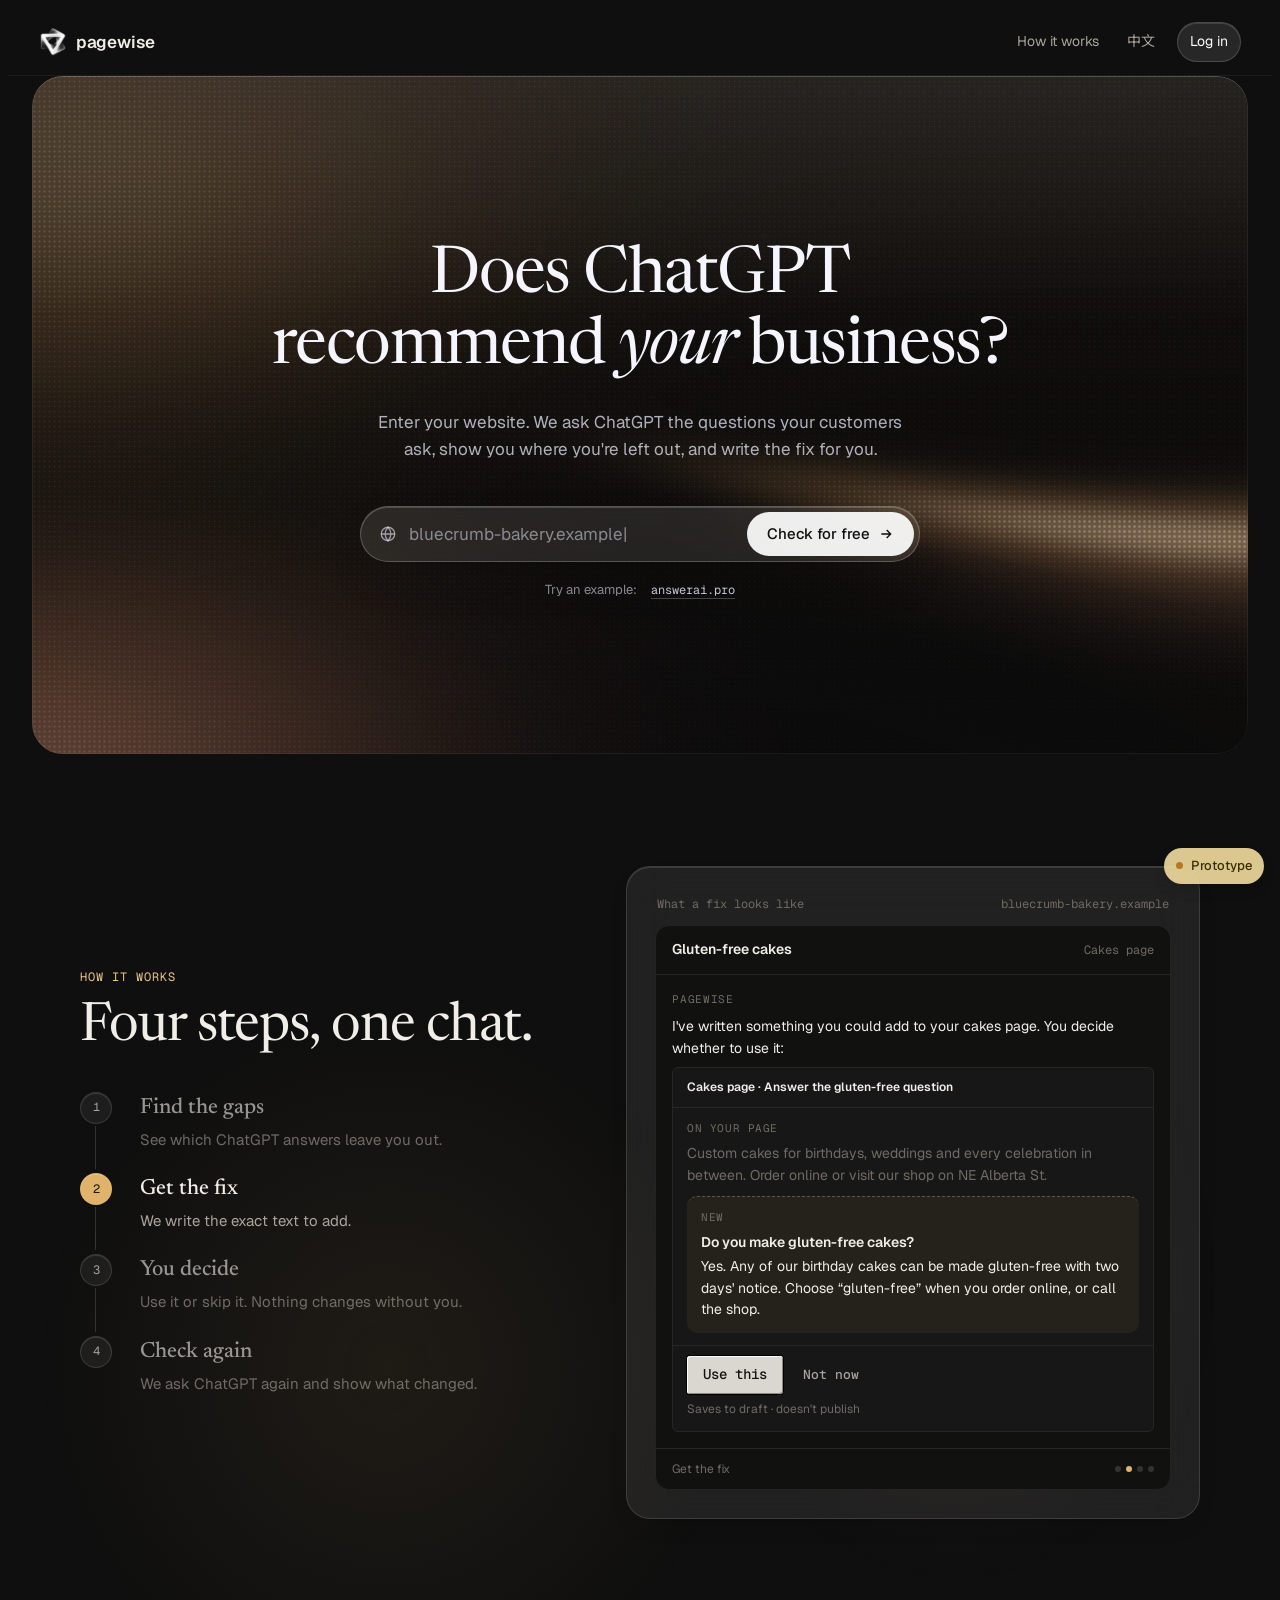
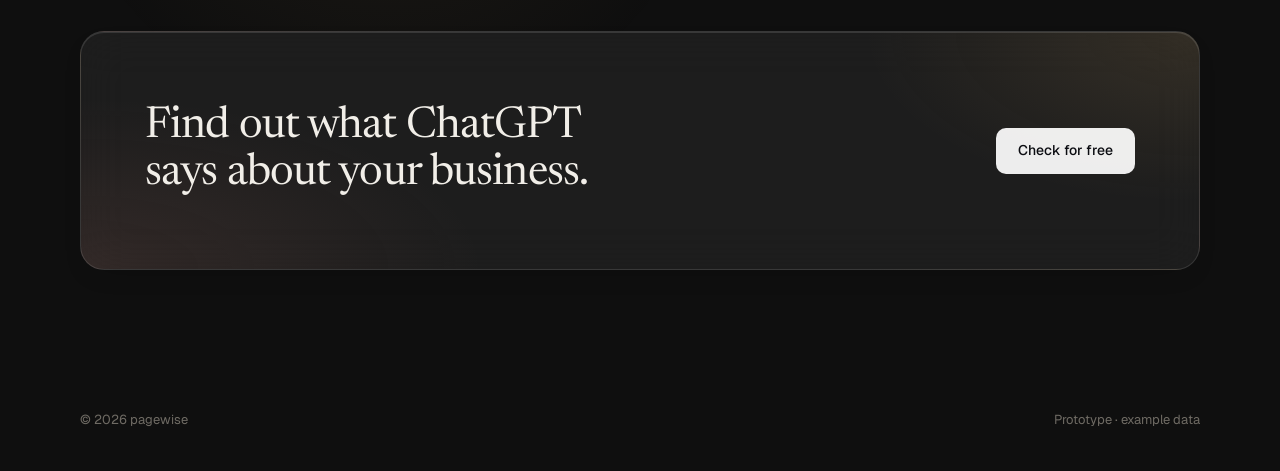
==== commit ee43d701: "Merge todo/opened into one label: To do Co-Authored-By: Claude Opus 5 <noreply@anthropic.com>" ====
--- a/opcmaster-loop.html
+++ b/opcmaster-loop.html
@@ -1243,7 +1243,7 @@
 var Q4 = "Where can I order a gluten-free birthday cake in Portland?";
 var T = {
 en:{
- "w.tl.n":"Check #{n}","w.tl.latest":"latest", "q.flashWhy":"Why does ChatGPT recommend Quizlet here?","r.flashWhy":"When people ask how to turn a textbook into flashcards with AI, ChatGPT cites how-to pages from Quizlet and Knowt that spell out the steps. Your flashcards page only says “snap a photo”, not how it works. The FAQ above fills that gap.","q.priceTier":"Should I spell out free vs. paid?","r.priceTier":"Yes. “Is it free?” is the first thing students and parents ask. The text above already says what's free; what Premium adds can follow in the same paragraph. Want me to rewrite it to cover both?","q.faqTone":"Could this answer put teachers off?","r.faqTone":"Unlikely. It stresses explaining every step so students learn to solve it themselves, not handing over answers, which is what teachers and parents care about. To be safer, you could add: “Try it yourself first, then use Answer.AI to check.”","q.faqComp":"How do competitors answer this question?","r.faqComp":"Khanmigo presents itself as a tutor that guides you rather than giving answers, and Socratic stresses explanations. That framing is part of why ChatGPT cites them. It's a site-wide competitor question, so it's better in its own chat.","site.comp.t":"How competitors handle “cheating”","site.comp.a":"From your checks: when people ask whether AI homework help is cheating, ChatGPT leans on tools that describe themselves as tutors, like Khanmigo (“guides you instead of giving answers”) and Socratic (step-by-step explanations).\n\nFor Answer.AI, the FAQ answer is a good first step. Later, a dedicated page on how to use AI to learn, not to copy, would give ChatGPT more to cite.", "w.cm.more":"More","w.cm.rename":"Rename","w.cm.delete":"Delete","w.cm.cancel":"Cancel","w.cm.confirm":"Delete this chat? This can't be undone.","w.toast.deleted":"Chat deleted","w.toast.renamed":"Renamed","w.o.overview":"Your first check is done. I asked ChatGPT 10 questions your customers ask: 6 answers mention {b}, and 2 cite your site. 3 pages could do better, and each one has its own chat:","w.o.page":"This chat is just about your {p} ({url}). Everything about this page, now and in later checks, stays here.","w.o.pageNew":"Your {p} ({url}) came up in a check for the first time, so it gets its own chat. Everything about this page will stay here.","w.o.lead":"I've written something you could add. You decide whether to use it:","w.o.from":"Picking up the question you asked in the {p} chat:","site.new.a":"This is a site-wide chat, for anything that isn't about one page, like why competitors get recommended or how your site describes itself. Where would you like to start?", "f.problem":"ChatGPT recommended Sugar Loaf, Petite Crumb and Maple & Rye instead. Your cakes page never says you make gluten-free cakes.", "p.flash":"Flashcards page","p.pricing":"Pricing page","p.faq":"FAQ","p.home":"Homepage","s.flash1.t":"Add a FAQ","s.flash1.why":"ChatGPT doesn't mention you for “How to make flashcards from a textbook with AI”","s.pricing1.t":"Say what's free","s.pricing1.why":"You're missing from “Free AI homework help app”","s.faq1.t":"Answer “Is it cheating?”","s.faq1.why":"You're missing from “Is using AI for homework cheating?”","s.pricing2.t":"Compare with Chegg and Photomath","s.pricing2.why":"When people compare you with Chegg, ChatGPT doesn't cite your pricing page","s.home2.t":"Spell out photo math help","s.home2.why":"You're missing from “App that solves math problems from a photo”","w.nav.convs":"Chats","w.nav.new":"New chat","cst.todo":"To review","cst.open":"Change ready","cst.adopted":"Draft saved · paste it","cst.live":"On your site","cst.cited":"Now cited ✓","cst.declined":"Skipped","cst.new":"New","cst.site":"Whole site","cst.talk":"Discussing","w.chk.div":"Check #{n} · {d}","d25full":"Sep 25 · 09:00","w.ov.pages":"Page chats","w.tasks.progress2":"{d} of {n} handled","w.ov.nsugg":"{n} suggestions","w.ov.sum2":"Check #2: flashcards page now cited · 1 new suggestion on the pricing page · new page: homepage","w.topic.hist":"Changes on this page","w.c.first":"Your first check is done. I found things to improve on 3 pages. Each page has its own chat, so everything about that page stays in one place:","w.c.welcomeBack2":"Welcome back. {d} of {n} suggestions are handled; the rest are waiting in their page chats.","w.c.second":"Check #2 is done ({d}). Here's what changed:","w.c.l.flash.cited":"Flashcards page: ChatGPT now cites it ✓","w.c.l.flash.not":"Flashcards page: not cited yet. Put the change on your site first.","w.c.l.pricing":"Pricing page: 1 new suggestion, added to its chat","w.c.l.home":"Homepage: a new page, so it gets a new chat","w.c.l.faq":"FAQ: you skipped this before, so I won't bring it up again","w.c.flashResult":"Good news: for “How to make flashcards from a textbook with AI”, ChatGPT now mentions you and cites this page.","w.c.flashNot":"Not cited yet. Once the change is on your site, the next check will show whether it helped.","w.c.pendingOld":"The change from last time is still waiting for your decision (above).","w.c.newFound":"This check found one more thing on this page:","w.c.homeNew":"This page came up for the first time in this check, so it has a new chat.","w.c.scopeSite":"Whole site","w.c.free2":"Got it. Free conversation isn't wired up in this prototype yet, but in the product I'd answer here, in this chat's context.","q.same":"Anything else to change on this page?","q.why":"Why does ChatGPT keep recommending Photomath?","q.other":"Can you look at my homepage too?","q.more":"Besides copy, what else can improve how AI sees my site?","r.same1":"This check found just this one thing on this page. If a later check finds something new here, it will show up in this same chat.","r.same2":"This check found one more thing here; it's above. Anything new later will keep showing up in this chat.","r.why":"In short: ChatGPT cites the products that explain photo math most clearly and get talked about most, and Photomath has more of that content. It's a site-wide question, so it's better in its own chat.","r.whyBtn":"Continue in a new chat","r.other":"Homepage questions go in the homepage chat, so this page's history stays tidy.","r.otherGo":"Go to the homepage chat","r.otherNew":"Start a homepage chat","r.homeTalk":"This check didn't find a clear issue on your homepage. Want me to review how clearly it explains what Answer.AI does? I won't draft anything until you ask.","site.why.t":"Why ChatGPT picks Photomath","site.more.t":"Other ways to improve","site.new.t":"New chat","site.disc.t":"About your site","site.why.a":"From the answers in your checks: when people ask about solving math from a photo, ChatGPT names Photomath and Gauth and cites their feature pages plus a few “best math apps” lists. Answer.AI does the same thing, but your site never says it in plain words, and you rarely appear in those lists.\n\nTwo things would help most: say it clearly on your homepage, and get into the lists ChatGPT already cites.","w.toast.check2":"Check #2 complete","w.toast.nochange":"Checked again · nothing new since last time","proto.c09":"C09 · Check #2 (overview)","proto.c09b":"C09 · Pricing page: added suggestion","proto.c09c":"C09 · New page: homepage","proto.c09d":"C09 · Flashcards page: result", "w.c.more.q":"Besides copy, what else can improve how AI sees my site?","w.c.more.a":"Besides changing copy, a few other things help AI mention you more:\n\n1. New content: add the pages you're missing, like an “Answer.AI vs Photomath” comparison or an AP exam prep guide. (Coming soon)\n2. Technical setup: let AI crawlers such as GPTBot read your site, and mark up your FAQ with structured data so AI understands it.\n3. Mentions elsewhere: ChatGPT often cites Reddit, YouTube and “best study apps” lists. Getting featured there helps. (Coming soon)\n4. Consistent brand: keep your name and description the same on the App Store, Chrome Web Store and social profiles.\n\nFor now I can write copy changes for you directly. For the others I'll explain what to do, and more of it will be automated soon.", "dg.toWs":"Create your workspace to see results", "und.whatv":"AI tutor and homework help for students: step-by-step answers, flashcards, AP prep and college counseling.","t1.title":"Flashcards page · add a FAQ","t1.why":"ChatGPT doesn't mention you for “How to make flashcards from a textbook with AI”","t1.page":"Flashcards page","t2.title":"Homepage · spell out photo math help","t2.why":"You're missing from “App that solves math problems from a photo”","t2.page":"Homepage","t3.title":"FAQ · answer “Is it cheating?”","t3.why":"You're missing from “Is using AI for homework cheating?”","t3.page":"FAQ","w.c.suggest":"Your flashcards page could use a short FAQ on turning a textbook into cards.","w.c.opt1":"Flashcards page: add a FAQ on turning a textbook into cards.","w.c.opt2":"Homepage: say plainly that you solve math problems from a photo.","w.c.opt3":"FAQ: answer “Is using AI for homework cheating?”","w.c.result":"Checked. For “How to make flashcards from a textbook with AI”, ChatGPT now mentions you and cites your flashcards page. Overall: mentioned 7/10 (was 6), your site cited 3/10 (was 2).","w.c.next":"Next: you're missing from “App that solves math problems from a photo”.","w.c.ccH":"Flashcards page · add a FAQ","w.topic.name":"Flashcards page · add a FAQ","w.topic.page":"Flashcards page","w.res.faq":"Flashcards page FAQ","w.res.orig":"Flashcards page original","w.rv.srcNote":"Saved from the flashcards page. All hand edits and saved content are kept; using a change creates a new save record and never overwrites the source.","w.sample":"Example data · not a real check", "plan.h":"Layout plan","plan.A":"A · A sub-page per fix","plan.B":"B · Dashboard stays","plan.B2":"B2 · Two columns","plan.B3":"B3 · Dashboard (issue rows) + chat","plan.B4":"B4 · Dashboard + issue list + chat","w.b4.queue":"All issues","w.i.intro":"Check #{n} found this on your {p} ({url}). Everything about this one fix stays in this chat.","w.b3.all":"Site overview · summary","w.pg.prev":"Previous","w.pg.next":"Next",
+ "w.tl.n":"Check #{n}","w.tl.latest":"latest", "q.flashWhy":"Why does ChatGPT recommend Quizlet here?","r.flashWhy":"When people ask how to turn a textbook into flashcards with AI, ChatGPT cites how-to pages from Quizlet and Knowt that spell out the steps. Your flashcards page only says “snap a photo”, not how it works. The FAQ above fills that gap.","q.priceTier":"Should I spell out free vs. paid?","r.priceTier":"Yes. “Is it free?” is the first thing students and parents ask. The text above already says what's free; what Premium adds can follow in the same paragraph. Want me to rewrite it to cover both?","q.faqTone":"Could this answer put teachers off?","r.faqTone":"Unlikely. It stresses explaining every step so students learn to solve it themselves, not handing over answers, which is what teachers and parents care about. To be safer, you could add: “Try it yourself first, then use Answer.AI to check.”","q.faqComp":"How do competitors answer this question?","r.faqComp":"Khanmigo presents itself as a tutor that guides you rather than giving answers, and Socratic stresses explanations. That framing is part of why ChatGPT cites them. It's a site-wide competitor question, so it's better in its own chat.","site.comp.t":"How competitors handle “cheating”","site.comp.a":"From your checks: when people ask whether AI homework help is cheating, ChatGPT leans on tools that describe themselves as tutors, like Khanmigo (“guides you instead of giving answers”) and Socratic (step-by-step explanations).\n\nFor Answer.AI, the FAQ answer is a good first step. Later, a dedicated page on how to use AI to learn, not to copy, would give ChatGPT more to cite.", "w.cm.more":"More","w.cm.rename":"Rename","w.cm.delete":"Delete","w.cm.cancel":"Cancel","w.cm.confirm":"Delete this chat? This can't be undone.","w.toast.deleted":"Chat deleted","w.toast.renamed":"Renamed","w.o.overview":"Your first check is done. I asked ChatGPT 10 questions your customers ask: 6 answers mention {b}, and 2 cite your site. 3 pages could do better, and each one has its own chat:","w.o.page":"This chat is just about your {p} ({url}). Everything about this page, now and in later checks, stays here.","w.o.pageNew":"Your {p} ({url}) came up in a check for the first time, so it gets its own chat. Everything about this page will stay here.","w.o.lead":"I've written something you could add. You decide whether to use it:","w.o.from":"Picking up the question you asked in the {p} chat:","site.new.a":"This is a site-wide chat, for anything that isn't about one page, like why competitors get recommended or how your site describes itself. Where would you like to start?", "f.problem":"ChatGPT recommended Sugar Loaf, Petite Crumb and Maple & Rye instead. Your cakes page never says you make gluten-free cakes.", "p.flash":"Flashcards page","p.pricing":"Pricing page","p.faq":"FAQ","p.home":"Homepage","s.flash1.t":"Add a FAQ","s.flash1.why":"ChatGPT doesn't mention you for “How to make flashcards from a textbook with AI”","s.pricing1.t":"Say what's free","s.pricing1.why":"You're missing from “Free AI homework help app”","s.faq1.t":"Answer “Is it cheating?”","s.faq1.why":"You're missing from “Is using AI for homework cheating?”","s.pricing2.t":"Compare with Chegg and Photomath","s.pricing2.why":"When people compare you with Chegg, ChatGPT doesn't cite your pricing page","s.home2.t":"Spell out photo math help","s.home2.why":"You're missing from “App that solves math problems from a photo”","w.nav.convs":"Chats","w.nav.new":"New chat","cst.todo":"To do","cst.open":"To do","cst.adopted":"Draft saved · paste it","cst.live":"On your site","cst.cited":"Now cited ✓","cst.declined":"Skipped","cst.new":"New","cst.site":"Whole site","cst.talk":"Discussing","w.chk.div":"Check #{n} · {d}","d25full":"Sep 25 · 09:00","w.ov.pages":"Page chats","w.tasks.progress2":"{d} of {n} handled","w.ov.nsugg":"{n} suggestions","w.ov.sum2":"Check #2: flashcards page now cited · 1 new suggestion on the pricing page · new page: homepage","w.topic.hist":"Changes on this page","w.c.first":"Your first check is done. I found things to improve on 3 pages. Each page has its own chat, so everything about that page stays in one place:","w.c.welcomeBack2":"Welcome back. {d} of {n} suggestions are handled; the rest are waiting in their page chats.","w.c.second":"Check #2 is done ({d}). Here's what changed:","w.c.l.flash.cited":"Flashcards page: ChatGPT now cites it ✓","w.c.l.flash.not":"Flashcards page: not cited yet. Put the change on your site first.","w.c.l.pricing":"Pricing page: 1 new suggestion, added to its chat","w.c.l.home":"Homepage: a new page, so it gets a new chat","w.c.l.faq":"FAQ: you skipped this before, so I won't bring it up again","w.c.flashResult":"Good news: for “How to make flashcards from a textbook with AI”, ChatGPT now mentions you and cites this page.","w.c.flashNot":"Not cited yet. Once the change is on your site, the next check will show whether it helped.","w.c.pendingOld":"The change from last time is still waiting for your decision (above).","w.c.newFound":"This check found one more thing on this page:","w.c.homeNew":"This page came up for the first time in this check, so it has a new chat.","w.c.scopeSite":"Whole site","w.c.free2":"Got it. Free conversation isn't wired up in this prototype yet, but in the product I'd answer here, in this chat's context.","q.same":"Anything else to change on this page?","q.why":"Why does ChatGPT keep recommending Photomath?","q.other":"Can you look at my homepage too?","q.more":"Besides copy, what else can improve how AI sees my site?","r.same1":"This check found just this one thing on this page. If a later check finds something new here, it will show up in this same chat.","r.same2":"This check found one more thing here; it's above. Anything new later will keep showing up in this chat.","r.why":"In short: ChatGPT cites the products that explain photo math most clearly and get talked about most, and Photomath has more of that content. It's a site-wide question, so it's better in its own chat.","r.whyBtn":"Continue in a new chat","r.other":"Homepage questions go in the homepage chat, so this page's history stays tidy.","r.otherGo":"Go to the homepage chat","r.otherNew":"Start a homepage chat","r.homeTalk":"This check didn't find a clear issue on your homepage. Want me to review how clearly it explains what Answer.AI does? I won't draft anything until you ask.","site.why.t":"Why ChatGPT picks Photomath","site.more.t":"Other ways to improve","site.new.t":"New chat","site.disc.t":"About your site","site.why.a":"From the answers in your checks: when people ask about solving math from a photo, ChatGPT names Photomath and Gauth and cites their feature pages plus a few “best math apps” lists. Answer.AI does the same thing, but your site never says it in plain words, and you rarely appear in those lists.\n\nTwo things would help most: say it clearly on your homepage, and get into the lists ChatGPT already cites.","w.toast.check2":"Check #2 complete","w.toast.nochange":"Checked again · nothing new since last time","proto.c09":"C09 · Check #2 (overview)","proto.c09b":"C09 · Pricing page: added suggestion","proto.c09c":"C09 · New page: homepage","proto.c09d":"C09 · Flashcards page: result", "w.c.more.q":"Besides copy, what else can improve how AI sees my site?","w.c.more.a":"Besides changing copy, a few other things help AI mention you more:\n\n1. New content: add the pages you're missing, like an “Answer.AI vs Photomath” comparison or an AP exam prep guide. (Coming soon)\n2. Technical setup: let AI crawlers such as GPTBot read your site, and mark up your FAQ with structured data so AI understands it.\n3. Mentions elsewhere: ChatGPT often cites Reddit, YouTube and “best study apps” lists. Getting featured there helps. (Coming soon)\n4. Consistent brand: keep your name and description the same on the App Store, Chrome Web Store and social profiles.\n\nFor now I can write copy changes for you directly. For the others I'll explain what to do, and more of it will be automated soon.", "dg.toWs":"Create your workspace to see results", "und.whatv":"AI tutor and homework help for students: step-by-step answers, flashcards, AP prep and college counseling.","t1.title":"Flashcards page · add a FAQ","t1.why":"ChatGPT doesn't mention you for “How to make flashcards from a textbook with AI”","t1.page":"Flashcards page","t2.title":"Homepage · spell out photo math help","t2.why":"You're missing from “App that solves math problems from a photo”","t2.page":"Homepage","t3.title":"FAQ · answer “Is it cheating?”","t3.why":"You're missing from “Is using AI for homework cheating?”","t3.page":"FAQ","w.c.suggest":"Your flashcards page could use a short FAQ on turning a textbook into cards.","w.c.opt1":"Flashcards page: add a FAQ on turning a textbook into cards.","w.c.opt2":"Homepage: say plainly that you solve math problems from a photo.","w.c.opt3":"FAQ: answer “Is using AI for homework cheating?”","w.c.result":"Checked. For “How to make flashcards from a textbook with AI”, ChatGPT now mentions you and cites your flashcards page. Overall: mentioned 7/10 (was 6), your site cited 3/10 (was 2).","w.c.next":"Next: you're missing from “App that solves math problems from a photo”.","w.c.ccH":"Flashcards page · add a FAQ","w.topic.name":"Flashcards page · add a FAQ","w.topic.page":"Flashcards page","w.res.faq":"Flashcards page FAQ","w.res.orig":"Flashcards page original","w.rv.srcNote":"Saved from the flashcards page. All hand edits and saved content are kept; using a change creates a new save record and never overwrites the source.","w.sample":"Example data · not a real check", "plan.h":"Layout plan","plan.A":"A · A sub-page per fix","plan.B":"B · Dashboard stays","plan.B2":"B2 · Two columns","plan.B3":"B3 · Dashboard (issue rows) + chat","plan.B4":"B4 · Dashboard + issue list + chat","w.b4.queue":"All issues","w.i.intro":"Check #{n} found this on your {p} ({url}). Everything about this one fix stays in this chat.","w.b3.all":"Site overview · summary","w.pg.prev":"Previous","w.pg.next":"Next",
  "w.pm.projects":"Project","w.pm.add":"Add another site","w.pm.change":"Change the site","w.pm.changeSub":"Wrong site? Check a different one","w.pm.check":"Check it","w.pm.changeNote":"We will run the 3-step check again on this site.","w.pm.settings":"Project settings","w.pm.members":"Invite a teammate","w.pm.signout":"Sign out",
  "tour.3b.t":"Tasks and chats line up","tour.3b.d":"Each thing we found is one row on the left and one chat on the right. Click a row, the chat on the right switches to it.",
  "w.dash.rank":"Where you rank on Google for the same questions, tracked over time.","w.dash.audit":"A page-by-page health check of your whole site.","w.dash.briefs":"Outlines for pages you do not have yet.",
@@ -1327,7 +1327,7 @@
  "proto.btn":"Prototype","proto.h":"Jump to a step","proto.landing":"Homepage","proto.checking":"Checking the site","proto.finding":"First fix","proto.draft":"After “Use this fix”","proto.scheduled":"Waiting to check again","proto.return":"Coming back · results"
 },
 zh:{
- "w.tl.n":"第 {n} 次检查","w.tl.latest":"最新", "q.flashWhy":"为什么 ChatGPT 推荐的是 Quizlet？","r.flashWhy":"问到怎么用 AI 把课本做成闪卡时，ChatGPT 引用的是 Quizlet 和 Knowt 的教程页，它们把步骤写得很清楚。你的闪卡页只说了「拍照就能生成」，没有写具体怎么做。上面这段 FAQ 就是补上这一块。","q.priceTier":"免费和付费的区别要写进去吗？","r.priceTier":"建议写。学生和家长最先问的就是「到底免不免费」。上面那段已经说清楚免费能用什么；付费多了什么可以接在同一段后面。要的话我把它改写成一版两部分都有的。","q.faqTone":"这段回答会不会让老师反感？","r.faqTone":"不太会。这段强调的是讲清每一步、帮学生自己学会，而不是直接给答案，这正是老师和家长关心的。想更稳妥的话，可以再加一句「建议先自己做，再用 Answer.AI 检查」。","q.faqComp":"别的竞品是怎么回答这个问题的？","r.faqComp":"Khanmigo 把自己定位成「引导你思考、不直接给答案」的家教，Socratic 也强调讲解过程，这是 ChatGPT 愿意引用它们的原因之一。这属于整站层面的竞品问题，放在单独的对话里聊更合适。","site.comp.t":"竞品怎么谈「作弊」","site.comp.a":"从检查结果看：有人问「用 AI 写作业算不算作弊」时，ChatGPT 更愿意引用把自己定位成家教的工具，比如 Khanmigo（引导思考、不直接给答案）和 Socratic（分步讲解）。\n\n对 Answer.AI 来说，常见问题里补的这段是第一步；之后可以考虑单独做一页「怎么用 AI 学习而不是抄答案」，给 ChatGPT 更多可以引用的内容。", "w.cm.more":"更多","w.cm.rename":"重命名","w.cm.delete":"删除","w.cm.cancel":"取消","w.cm.confirm":"删除这段对话？删除后无法恢复。","w.toast.deleted":"已删除对话","w.toast.renamed":"已重命名","w.o.overview":"第一次检查完成。我用客户常问的 10 个问题问了 ChatGPT：6 个回答提到了 {b}，2 个引用了你的网站。有 3 个页面可以做得更好，每个页面单独一段对话：","w.o.page":"这段对话专门聊你的{p}（{url}）。这个页面现在和以后的检查结果、改动，都会留在这里。","w.o.pageNew":"你的{p}（{url}）第一次出现在检查结果里，所以我给它单独开了这段对话。这个页面以后的内容都会留在这里。","w.o.lead":"我写好了一段可以加上去的内容，你决定用不用：","w.o.from":"接着你在{p}对话里问的这个问题：","site.new.a":"这是一段整站对话，适合聊不属于某个页面的问题，比如竞品为什么被推荐、网站整体怎么介绍自己。想从哪儿开始？", "f.problem":"ChatGPT 推荐的是 Sugar Loaf、Petite Crumb 和 Maple & Rye。你的蛋糕页从没提到可以做无麸质蛋糕。", "p.flash":"闪卡页","p.pricing":"定价页","p.faq":"常见问题","p.home":"首页","s.flash1.t":"补充 FAQ","s.flash1.why":"问到「How to make flashcards from a textbook with AI」时，ChatGPT 没有提到你","s.pricing1.t":"写清楚哪些免费","s.pricing1.why":"问到「Free AI homework help app」时，没有提到你","s.faq1.t":"回答「算不算作弊」","s.faq1.why":"问到「Is using AI for homework cheating?」时，没有提到你","s.pricing2.t":"和 Chegg、Photomath 做对比","s.pricing2.why":"大家拿你和 Chegg 比较时，ChatGPT 没有引用你的定价页","s.home2.t":"写清楚拍照解数学题","s.home2.why":"问到「App that solves math problems from a photo」时，没有提到你","w.nav.convs":"对话","w.nav.new":"新对话","cst.todo":"待查看","cst.open":"改动已备好","cst.adopted":"草稿已保存 · 待粘贴","cst.live":"已放到网站","cst.cited":"已被引用 ✓","cst.declined":"先不改","cst.new":"有新消息","cst.site":"整站","cst.talk":"讨论中","w.chk.div":"第 {n} 次检查 · {d}","d25full":"9 月 25 日 · 09:00","w.ov.pages":"页面对话","w.tasks.progress2":"已处理 {d}/{n}","w.ov.nsugg":"{n} 条建议","w.ov.sum2":"第 2 次检查：闪卡页已被引用 · 定价页 1 条新建议 · 新增页面：首页","w.topic.hist":"这个页面的改动记录","w.c.first":"第一次检查完成，我在 3 个页面上找到可以优化的地方。每个页面有自己的对话，关于这个页面的内容都留在一处：","w.c.welcomeBack2":"欢迎回来。{n} 条建议已处理 {d} 条，其余的在各自的页面对话里等你。","w.c.second":"第 2 次检查完成（{d}），变化如下：","w.c.l.flash.cited":"闪卡页：ChatGPT 现在会引用它 ✓","w.c.l.flash.not":"闪卡页：还没被引用，先把改动放到网站上。","w.c.l.pricing":"定价页：1 条新建议，已放进定价页的对话","w.c.l.home":"首页：新发现的页面，新开了一段对话","w.c.l.faq":"常见问题：你之前选了先不改，这次不再提","w.c.flashResult":"好消息：问到「How to make flashcards from a textbook with AI」时，ChatGPT 现在会提到你，并引用这个页面。","w.c.flashNot":"还没有被引用。改动放到网站上之后，下次检查就能看出有没有效果。","w.c.pendingOld":"上次的改动还在等你决定（在上面）。","w.c.newFound":"这次检查在这个页面又发现一处可以改：","w.c.homeNew":"这个页面在这次检查中第一次出现，所以新开了一段对话。","w.c.scopeSite":"整站","w.c.free2":"收到。原型里还没接入自由对话；正式产品里，我会在这段对话的上下文里回答你。","q.same":"这个页面还有别的地方要改吗？","q.why":"为什么 ChatGPT 老推荐 Photomath？","q.other":"首页也帮我看看","q.more":"除了文案，还有什么能起到优化效果？","r.same1":"这次检查在这个页面只发现了这一处。以后检查如果再发现这个页面的问题，会继续出现在这段对话里。","r.same2":"这次检查在这里又发现了一处，就在上面。以后有新的也会继续出现在这段对话里。","r.why":"简单说：ChatGPT 会引用对「拍照解题」解释得最清楚、被讨论最多的产品，Photomath 在这方面的内容更多。这是整站层面的问题，放在单独的对话里聊更合适。","r.whyBtn":"在新对话里展开聊","r.other":"首页的事放在首页的对话里，这样这个页面的记录不会乱。","r.otherGo":"去首页的对话","r.otherNew":"新建首页对话","r.homeTalk":"这次检查没有在首页发现明显的问题。要不要我先看看首页有没有把 Answer.AI 是做什么的讲清楚？你开口之前我不会写稿。","site.why.t":"为什么推荐 Photomath","site.more.t":"其他优化方向","site.new.t":"新对话","site.disc.t":"聊聊你的网站","site.why.a":"从这几次检查的回答来看：有人问拍照解数学题时，ChatGPT 会提到 Photomath 和 Gauth，引用它们的功能页和几篇「最佳数学 App」榜单。Answer.AI 也能做到，但你的网站从没直白地说过，也很少出现在这些榜单里。\n\n最有用的两件事：在首页讲清楚这个功能；争取进入 ChatGPT 已经在引用的榜单。","w.toast.check2":"第 2 次检查完成","w.toast.nochange":"又查了一次 · 和上次相比没有新变化","proto.c09":"C09 · 第 2 次检查（概览）","proto.c09b":"C09 · 定价页追加建议","proto.c09c":"C09 · 新页面：首页","proto.c09d":"C09 · 闪卡页收到结果", "w.c.more.q":"除了文案，还有什么能起到优化效果？","w.c.more.a":"除了改文案，这几类做法也能让 AI 更常提到你：\n\n1. 新增内容：补上缺少的页面，比如「Answer.AI vs Photomath」对比页、AP 备考指南。（即将上线）\n2. 技术设置：允许 GPTBot 等 AI 爬虫抓取你的网站，给 FAQ 加上结构化数据，让 AI 更容易读懂。\n3. 站外提及：ChatGPT 常引用 Reddit、YouTube 和「最佳学习 App」榜单，争取出现在这些地方。（即将上线）\n4. 品牌一致：App Store、Chrome 商店和社交账号上的名称、介绍保持一致。\n\n目前我可以直接帮你写好文案改动；其他几类我会告诉你具体怎么做，自动化功能会陆续上线。", "dg.toWs":"创建工作区，查看结果", "und.whatv":"面向学生的 AI 家教和作业辅导：分步讲解、AI 闪卡、AP 备考和升学顾问。","t1.title":"闪卡页 · 补充 FAQ","t1.why":"问到「How to make flashcards from a textbook with AI」时，ChatGPT 没有提到你","t1.page":"闪卡功能页","t2.title":"首页 · 写清楚拍照解数学题","t2.why":"问到「App that solves math problems from a photo」时，没有提到你","t2.page":"首页","t3.title":"FAQ · 回答「算不算作弊」","t3.why":"问到「Is using AI for homework cheating?」时，没有提到你","t3.page":"常见问题","w.c.suggest":"闪卡功能页可以补一段「怎么把课本变成闪卡」的 FAQ。","w.c.opt1":"闪卡页：补一段「怎么把课本变成闪卡」的 FAQ。","w.c.opt2":"首页：写清楚可以拍照解数学题。","w.c.opt3":"FAQ：回答「用 AI 写作业算不算作弊」。","w.c.result":"检查完了。问到「How to make flashcards from a textbook with AI」时，ChatGPT 现在会提到你，并引用你的闪卡页。整体：品牌被提及 7/10（原来 6），本站被引用 3/10（原来 2）。","w.c.next":"下一条：问到「App that solves math problems from a photo」时，没有提到你。","w.c.ccH":"闪卡页 · 补充 FAQ","w.topic.name":"闪卡页 · 补充 FAQ","w.topic.page":"闪卡功能页","w.res.faq":"闪卡页 FAQ","w.res.orig":"闪卡页原文","w.rv.srcNote":"原文从闪卡功能页留存；所有人工修改和已保存内容保留。采用时生成新保存记录，不覆盖来源。","w.sample":"示例数据 · 非真实检测", "plan.h":"布局方案","plan.A":"A · 每条优化一个子页面","plan.B":"B · 看板不动","plan.B2":"B2 · 两栏","plan.B3":"B3 · 看板（问题列表）+ 对话","plan.B4":"B4 · 看板 + 问题列表 + 对话","w.b4.queue":"所有问题","w.i.intro":"第 {n} 次检查在{p}（{url}）发现的。这一条改动的所有事情都留在这段对话里。","w.b3.all":"网站概览 · 总结","w.pg.prev":"上一页","w.pg.next":"下一页",
+ "w.tl.n":"第 {n} 次检查","w.tl.latest":"最新", "q.flashWhy":"为什么 ChatGPT 推荐的是 Quizlet？","r.flashWhy":"问到怎么用 AI 把课本做成闪卡时，ChatGPT 引用的是 Quizlet 和 Knowt 的教程页，它们把步骤写得很清楚。你的闪卡页只说了「拍照就能生成」，没有写具体怎么做。上面这段 FAQ 就是补上这一块。","q.priceTier":"免费和付费的区别要写进去吗？","r.priceTier":"建议写。学生和家长最先问的就是「到底免不免费」。上面那段已经说清楚免费能用什么；付费多了什么可以接在同一段后面。要的话我把它改写成一版两部分都有的。","q.faqTone":"这段回答会不会让老师反感？","r.faqTone":"不太会。这段强调的是讲清每一步、帮学生自己学会，而不是直接给答案，这正是老师和家长关心的。想更稳妥的话，可以再加一句「建议先自己做，再用 Answer.AI 检查」。","q.faqComp":"别的竞品是怎么回答这个问题的？","r.faqComp":"Khanmigo 把自己定位成「引导你思考、不直接给答案」的家教，Socratic 也强调讲解过程，这是 ChatGPT 愿意引用它们的原因之一。这属于整站层面的竞品问题，放在单独的对话里聊更合适。","site.comp.t":"竞品怎么谈「作弊」","site.comp.a":"从检查结果看：有人问「用 AI 写作业算不算作弊」时，ChatGPT 更愿意引用把自己定位成家教的工具，比如 Khanmigo（引导思考、不直接给答案）和 Socratic（分步讲解）。\n\n对 Answer.AI 来说，常见问题里补的这段是第一步；之后可以考虑单独做一页「怎么用 AI 学习而不是抄答案」，给 ChatGPT 更多可以引用的内容。", "w.cm.more":"更多","w.cm.rename":"重命名","w.cm.delete":"删除","w.cm.cancel":"取消","w.cm.confirm":"删除这段对话？删除后无法恢复。","w.toast.deleted":"已删除对话","w.toast.renamed":"已重命名","w.o.overview":"第一次检查完成。我用客户常问的 10 个问题问了 ChatGPT：6 个回答提到了 {b}，2 个引用了你的网站。有 3 个页面可以做得更好，每个页面单独一段对话：","w.o.page":"这段对话专门聊你的{p}（{url}）。这个页面现在和以后的检查结果、改动，都会留在这里。","w.o.pageNew":"你的{p}（{url}）第一次出现在检查结果里，所以我给它单独开了这段对话。这个页面以后的内容都会留在这里。","w.o.lead":"我写好了一段可以加上去的内容，你决定用不用：","w.o.from":"接着你在{p}对话里问的这个问题：","site.new.a":"这是一段整站对话，适合聊不属于某个页面的问题，比如竞品为什么被推荐、网站整体怎么介绍自己。想从哪儿开始？", "f.problem":"ChatGPT 推荐的是 Sugar Loaf、Petite Crumb 和 Maple & Rye。你的蛋糕页从没提到可以做无麸质蛋糕。", "p.flash":"闪卡页","p.pricing":"定价页","p.faq":"常见问题","p.home":"首页","s.flash1.t":"补充 FAQ","s.flash1.why":"问到「How to make flashcards from a textbook with AI」时，ChatGPT 没有提到你","s.pricing1.t":"写清楚哪些免费","s.pricing1.why":"问到「Free AI homework help app」时，没有提到你","s.faq1.t":"回答「算不算作弊」","s.faq1.why":"问到「Is using AI for homework cheating?」时，没有提到你","s.pricing2.t":"和 Chegg、Photomath 做对比","s.pricing2.why":"大家拿你和 Chegg 比较时，ChatGPT 没有引用你的定价页","s.home2.t":"写清楚拍照解数学题","s.home2.why":"问到「App that solves math problems from a photo」时，没有提到你","w.nav.convs":"对话","w.nav.new":"新对话","cst.todo":"待办","cst.open":"待办","cst.adopted":"草稿已保存 · 待粘贴","cst.live":"已放到网站","cst.cited":"已被引用 ✓","cst.declined":"先不改","cst.new":"有新消息","cst.site":"整站","cst.talk":"讨论中","w.chk.div":"第 {n} 次检查 · {d}","d25full":"9 月 25 日 · 09:00","w.ov.pages":"页面对话","w.tasks.progress2":"已处理 {d}/{n}","w.ov.nsugg":"{n} 条建议","w.ov.sum2":"第 2 次检查：闪卡页已被引用 · 定价页 1 条新建议 · 新增页面：首页","w.topic.hist":"这个页面的改动记录","w.c.first":"第一次检查完成，我在 3 个页面上找到可以优化的地方。每个页面有自己的对话，关于这个页面的内容都留在一处：","w.c.welcomeBack2":"欢迎回来。{n} 条建议已处理 {d} 条，其余的在各自的页面对话里等你。","w.c.second":"第 2 次检查完成（{d}），变化如下：","w.c.l.flash.cited":"闪卡页：ChatGPT 现在会引用它 ✓","w.c.l.flash.not":"闪卡页：还没被引用，先把改动放到网站上。","w.c.l.pricing":"定价页：1 条新建议，已放进定价页的对话","w.c.l.home":"首页：新发现的页面，新开了一段对话","w.c.l.faq":"常见问题：你之前选了先不改，这次不再提","w.c.flashResult":"好消息：问到「How to make flashcards from a textbook with AI」时，ChatGPT 现在会提到你，并引用这个页面。","w.c.flashNot":"还没有被引用。改动放到网站上之后，下次检查就能看出有没有效果。","w.c.pendingOld":"上次的改动还在等你决定（在上面）。","w.c.newFound":"这次检查在这个页面又发现一处可以改：","w.c.homeNew":"这个页面在这次检查中第一次出现，所以新开了一段对话。","w.c.scopeSite":"整站","w.c.free2":"收到。原型里还没接入自由对话；正式产品里，我会在这段对话的上下文里回答你。","q.same":"这个页面还有别的地方要改吗？","q.why":"为什么 ChatGPT 老推荐 Photomath？","q.other":"首页也帮我看看","q.more":"除了文案，还有什么能起到优化效果？","r.same1":"这次检查在这个页面只发现了这一处。以后检查如果再发现这个页面的问题，会继续出现在这段对话里。","r.same2":"这次检查在这里又发现了一处，就在上面。以后有新的也会继续出现在这段对话里。","r.why":"简单说：ChatGPT 会引用对「拍照解题」解释得最清楚、被讨论最多的产品，Photomath 在这方面的内容更多。这是整站层面的问题，放在单独的对话里聊更合适。","r.whyBtn":"在新对话里展开聊","r.other":"首页的事放在首页的对话里，这样这个页面的记录不会乱。","r.otherGo":"去首页的对话","r.otherNew":"新建首页对话","r.homeTalk":"这次检查没有在首页发现明显的问题。要不要我先看看首页有没有把 Answer.AI 是做什么的讲清楚？你开口之前我不会写稿。","site.why.t":"为什么推荐 Photomath","site.more.t":"其他优化方向","site.new.t":"新对话","site.disc.t":"聊聊你的网站","site.why.a":"从这几次检查的回答来看：有人问拍照解数学题时，ChatGPT 会提到 Photomath 和 Gauth，引用它们的功能页和几篇「最佳数学 App」榜单。Answer.AI 也能做到，但你的网站从没直白地说过，也很少出现在这些榜单里。\n\n最有用的两件事：在首页讲清楚这个功能；争取进入 ChatGPT 已经在引用的榜单。","w.toast.check2":"第 2 次检查完成","w.toast.nochange":"又查了一次 · 和上次相比没有新变化","proto.c09":"C09 · 第 2 次检查（概览）","proto.c09b":"C09 · 定价页追加建议","proto.c09c":"C09 · 新页面：首页","proto.c09d":"C09 · 闪卡页收到结果", "w.c.more.q":"除了文案，还有什么能起到优化效果？","w.c.more.a":"除了改文案，这几类做法也能让 AI 更常提到你：\n\n1. 新增内容：补上缺少的页面，比如「Answer.AI vs Photomath」对比页、AP 备考指南。（即将上线）\n2. 技术设置：允许 GPTBot 等 AI 爬虫抓取你的网站，给 FAQ 加上结构化数据，让 AI 更容易读懂。\n3. 站外提及：ChatGPT 常引用 Reddit、YouTube 和「最佳学习 App」榜单，争取出现在这些地方。（即将上线）\n4. 品牌一致：App Store、Chrome 商店和社交账号上的名称、介绍保持一致。\n\n目前我可以直接帮你写好文案改动；其他几类我会告诉你具体怎么做，自动化功能会陆续上线。", "dg.toWs":"创建工作区，查看结果", "und.whatv":"面向学生的 AI 家教和作业辅导：分步讲解、AI 闪卡、AP 备考和升学顾问。","t1.title":"闪卡页 · 补充 FAQ","t1.why":"问到「How to make flashcards from a textbook with AI」时，ChatGPT 没有提到你","t1.page":"闪卡功能页","t2.title":"首页 · 写清楚拍照解数学题","t2.why":"问到「App that solves math problems from a photo」时，没有提到你","t2.page":"首页","t3.title":"FAQ · 回答「算不算作弊」","t3.why":"问到「Is using AI for homework cheating?」时，没有提到你","t3.page":"常见问题","w.c.suggest":"闪卡功能页可以补一段「怎么把课本变成闪卡」的 FAQ。","w.c.opt1":"闪卡页：补一段「怎么把课本变成闪卡」的 FAQ。","w.c.opt2":"首页：写清楚可以拍照解数学题。","w.c.opt3":"FAQ：回答「用 AI 写作业算不算作弊」。","w.c.result":"检查完了。问到「How to make flashcards from a textbook with AI」时，ChatGPT 现在会提到你，并引用你的闪卡页。整体：品牌被提及 7/10（原来 6），本站被引用 3/10（原来 2）。","w.c.next":"下一条：问到「App that solves math problems from a photo」时，没有提到你。","w.c.ccH":"闪卡页 · 补充 FAQ","w.topic.name":"闪卡页 · 补充 FAQ","w.topic.page":"闪卡功能页","w.res.faq":"闪卡页 FAQ","w.res.orig":"闪卡页原文","w.rv.srcNote":"原文从闪卡功能页留存；所有人工修改和已保存内容保留。采用时生成新保存记录，不覆盖来源。","w.sample":"示例数据 · 非真实检测", "plan.h":"布局方案","plan.A":"A · 每条优化一个子页面","plan.B":"B · 看板不动","plan.B2":"B2 · 两栏","plan.B3":"B3 · 看板（问题列表）+ 对话","plan.B4":"B4 · 看板 + 问题列表 + 对话","w.b4.queue":"所有问题","w.i.intro":"第 {n} 次检查在{p}（{url}）发现的。这一条改动的所有事情都留在这段对话里。","w.b3.all":"网站概览 · 总结","w.pg.prev":"上一页","w.pg.next":"下一页",
  "w.pm.projects":"项目","w.pm.add":"添加另一个网站","w.pm.change":"换一个网站","w.pm.changeSub":"写错了？换个网址重新检查","w.pm.check":"开始检查","w.pm.changeNote":"会对这个网址重新走一遍三步检查。","w.pm.settings":"项目设置","w.pm.members":"邀请同事","w.pm.signout":"退出登录",
  "tour.3b.t":"任务和对话是一一对应的","tour.3b.d":"我们发现的每一条，在左边是一行，在右边是一段对话。点左边任意一行，右边就切到它。",
  "w.dash.rank":"同样这些问题，你在 Google 上的排名变化。","w.dash.audit":"整站逐页的体检。","w.dash.briefs":"你还没有的页面，先给一份提纲。",
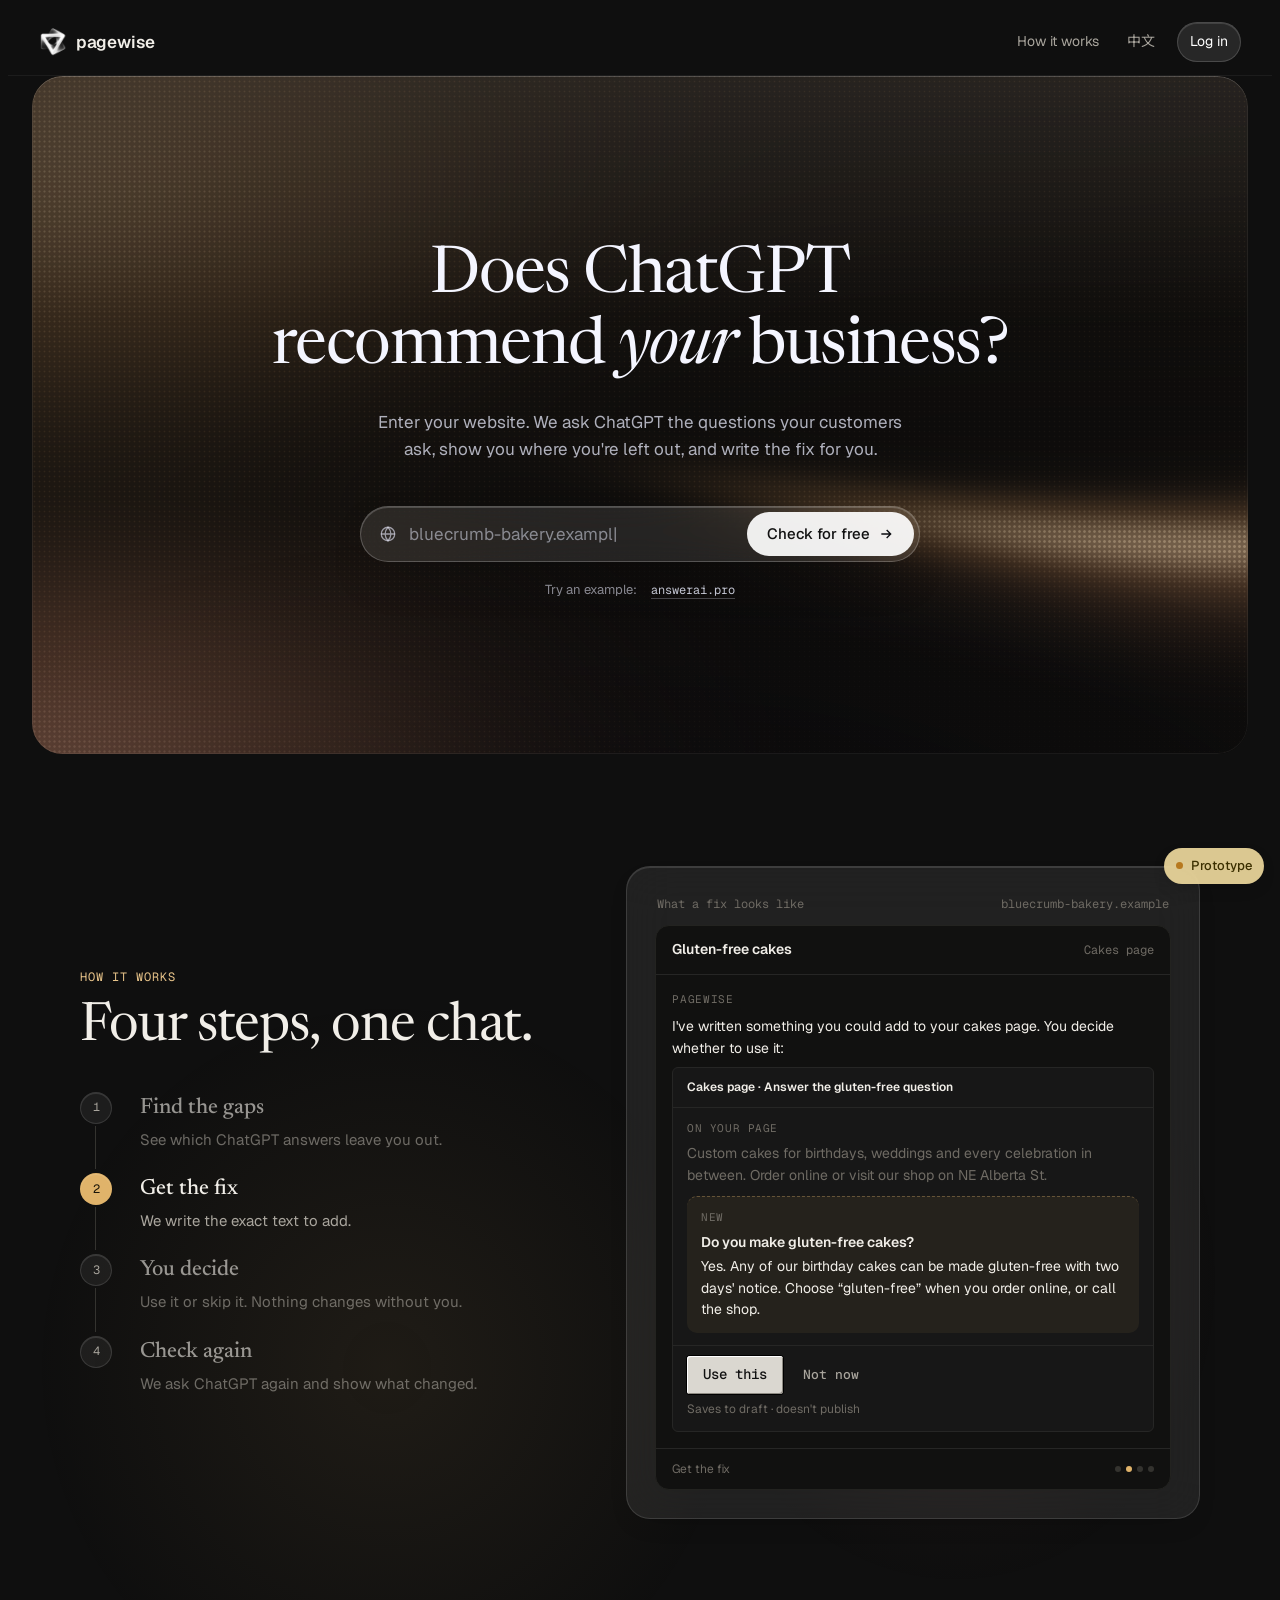
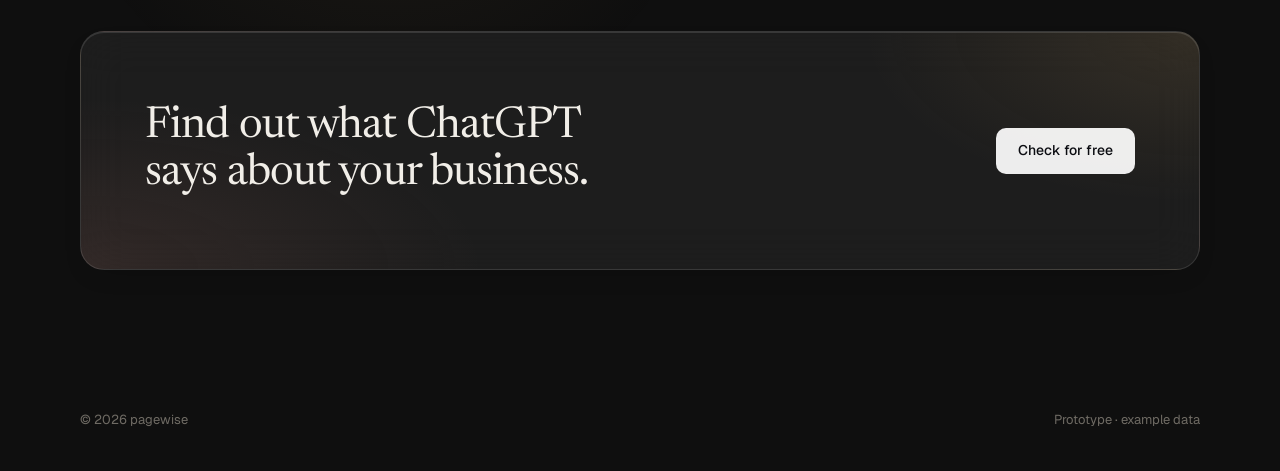
==== commit fbdfd8a4: "Close the loop: reopen a skipped issue, all-handled state, site-unreadable error screen; add interac" ====
--- a/opcmaster-loop.html
+++ b/opcmaster-loop.html
@@ -686,6 +686,9 @@
 .steps-list li.on h3{color:var(--ink)}
 .steps-list li.on .step-n{background:var(--accent);color:#1A1509;border-color:transparent}
 .steps-list li:not(.on) h3,.steps-list li:not(.on) p{opacity:.6}
+.ws-done{display:flex;flex-direction:column;gap:3px;padding:14px 16px;border-radius:6px;border:1px dashed var(--line-2);background:var(--glass-sunken);margin-top:4px}
+.ws-done b{font-weight:600;font-size:14px;color:var(--ink)}
+.ws-done span{font-size:13px;color:var(--ink-3)}
 .pager{display:flex;align-items:center;justify-content:center;gap:12px;padding:10px 0 2px;font-size:12px;color:var(--ink-3)}
 .pager .pg{width:28px;height:28px;border-radius:8px;border:1px solid var(--glass-line);color:var(--ink-2);font-size:15px;line-height:1}
 .pager .pg:hover:not([disabled]){color:var(--ink);border-color:color-mix(in srgb,var(--accent) 45%,transparent)}
@@ -1216,6 +1219,7 @@
     <button type="button" data-jump="confirm"><span>C03</span><b data-i18n="proto.c03"></b></button>
     <button type="button" data-jump="scope"><span>C04</span><b data-i18n="proto.c04"></b></button>
     <button type="button" data-jump="auth"><span>··</span><b data-i18n="proto.auth"></b></button>
+    <button type="button" data-jump="error"><span>C02</span><b data-i18n="proto.error"></b></button>
     <button type="button" data-jump="c05"><span>C05</span><b data-i18n="proto.c05"></b></button>
     <button type="button" data-jump="tour"><span>··</span><b data-i18n="proto.tour"></b></button>
     <button type="button" data-jump="c06"><span>C06</span><b data-i18n="proto.c06"></b></button>
@@ -1323,7 +1327,10 @@
  "dr.meta":"Question 4 of 10 · ChatGPT (US, English)","dr.sources":"Websites ChatGPT linked to","dr.absent":"This answer doesn't mention Answer.AI or link to your website.","dr.present":"This answer mentions Answer.AI and links to your meetings page.",
  "dr.pagestate.proposed":"Suggested · not on your site yet","dr.pagestate.live":"Live on your page",
  "dr.pos":"When ChatGPT mentions you, you're usually listed 3rd of 8","dr.q":"Question","dr.m":"Mentions you","dr.c":"Links to you","dr.brands":"Competitors we compare you with","dr.edit":"Want different questions or competitors? Just tell me in the chat.",
- "toast.sites":"Prototype: one website only","toast.sample":"Prototype: {d} is not crawled here — this demo always checks the sample site answerai.pro","toast.newchat":"Prototype: new chats start here","toast.open":"Prototype: this opens your page in a new tab","toast.copied":"Copied",
+ "toast.sites":"Prototype: one website only","w.c.reopen":"Actually, let's change it","w.toast.reopened":"Back on your list",
+ "w.done.h":"Everything on this list is handled.","w.done.manual":"Run another check when you want to see if it moved.","w.done.auto":"Auto-check is on — we'll tell you when something changes.",
+ "e.kicker":"We couldn't read this site","e.h1":"We can't open that address","e.sub":"We tried {d} and couldn't get a page back. A few things that usually cause it:",
+ "e.r1":"A typo in the address, or the site is behind a login","e.r2":"The site blocks automated readers in robots.txt","e.r3":"The site was temporarily down","e.retry":"Try another address","e.sample":"See a sample check instead","proto.error":"Site can't be read","toast.sample":"Prototype: {d} is not crawled here — this demo always checks the sample site answerai.pro","toast.newchat":"Prototype: new chats start here","toast.open":"Prototype: this opens your page in a new tab","toast.copied":"Copied",
  "proto.btn":"Prototype","proto.h":"Jump to a step","proto.landing":"Homepage","proto.checking":"Checking the site","proto.finding":"First fix","proto.draft":"After “Use this fix”","proto.scheduled":"Waiting to check again","proto.return":"Coming back · results"
 },
 zh:{
@@ -1407,7 +1414,10 @@
  "dr.meta":"第 4 / 10 个问题 · ChatGPT（美国，英语）","dr.sources":"ChatGPT 链接到的网站","dr.absent":"这个回答没有提到 Answer.AI，也没有链接到你的网站。","dr.present":"这个回答提到了 Answer.AI，并链接到你的会议页面。",
  "dr.pagestate.proposed":"建议内容 · 还没放到网站上","dr.pagestate.live":"已在你的页面上",
  "dr.pos":"ChatGPT 提到你时，你通常排在 8 个品牌里的第 3 位","dr.q":"问题","dr.m":"提到你","dr.c":"链接到你","dr.brands":"和你一起比较的竞品","dr.edit":"想换问题或竞品？直接在对话里告诉我。",
- "toast.sites":"原型：只有一个网站","toast.sample":"原型演示：不会真的去抓 {d}，这里始终用示例网站 answerai.pro 的数据","toast.newchat":"原型：新对话从这里开始","toast.open":"原型：这里会在新标签页打开你的页面","toast.copied":"已复制",
+ "toast.sites":"原型：只有一个网站","w.c.reopen":"还是改一下","w.toast.reopened":"又回到你的列表了",
+ "w.done.h":"这些都处理完了。","w.done.manual":"想看有没有变化，再查一次就行。","w.done.auto":"自动检查已打开 — 有变化我会告诉你。",
+ "e.kicker":"读不到这个网站","e.h1":"打不开这个网址","e.sub":"我们试了 {d}，没能拿到页面。常见原因：",
+ "e.r1":"网址打错了，或者网站在登录后面","e.r2":"网站在 robots.txt 里挡住了自动访问","e.r3":"网站当时刚好打不开","e.retry":"换一个网址","e.sample":"先看一个示例检查","proto.error":"网站读不到","toast.sample":"原型演示：不会真的去抓 {d}，这里始终用示例网站 answerai.pro 的数据","toast.newchat":"原型：新对话从这里开始","toast.open":"原型：这里会在新标签页打开你的页面","toast.copied":"已复制",
  "proto.btn":"原型","proto.h":"跳到某一步","proto.landing":"首页","proto.checking":"检查网站中","proto.finding":"第一个改法","proto.draft":"点「用这个改法」之后","proto.scheduled":"等待再次检查","proto.return":"回来看结果"
 }};
 var QUESTIONS = [
@@ -1706,6 +1716,12 @@
     h = stepper(1)+'<div class="dg-head dg-in"><div class="kicker">'+t("a.kicker")+'</div><h1>'+esc(S.undBrand)+'<span class="dg-domain">'+esc(S.domain)+'</span></h1><p class="dg-sub">'+t("a.sub")+'</p></div>'+
       '<div class="card dg-in" id="dg-rows"></div><div class="dg-actions dg-in" id="dg-act"></div>';
     $("diag-body").innerHTML = h; renderDiagParts(); return;
+  }
+  if(ph==="error"){
+    h = stepper(1)+'<div class="dg-head dg-in"><div class="kicker">'+t("e.kicker")+'</div><h1>'+t("e.h1")+'</h1><p class="dg-sub">'+t("e.sub",{d:esc(S.domain)})+'</p></div>'+
+      '<div class="card card-pad dg-in"><ul class="qlist"><li>'+t("e.r1")+'</li><li>'+t("e.r2")+'</li><li>'+t("e.r3")+'</li></ul></div>'+
+      '<div class="dg-actions dg-in"><button class="dg-btn" data-act="dg-retry">'+t("e.retry")+'</button><button class="btn btn-quiet" data-ex="answerai.pro">'+t("e.sample")+'</button></div>';
+    $("diag-body").innerHTML = h; return;
   }
   if(ph==="confirm"){
     h = stepper(2)+'<div class="dg-head dg-in"><div class="kicker">'+t("c.kicker")+'</div><h1>'+t("c.h1")+'</h1><p class="dg-sub">'+t("c.sub")+'</p></div>'+
@@ -1866,6 +1882,7 @@
       h += '<div class="ws-trow'+(on?' cur':'')+'"><span class="tn'+(done?' done':'')+'">'+(st==="live"||st==="cited"?I.check:'')+'</span><div class="t"><b>'+t(SUGG[sid].t)+'</b><small>'+t(PAGES[SUGG[sid].page].name)+' · '+t("w.tl.n",{n:SUGG[sid].check})+'</small></div><span class="pill">'+t("cst."+st)+'</span><button class="btn btn-line" data-act="ws-issue" data-s="'+sid+'">'+t("w.open")+'</button></div>'; }); });
   h += '</div>';
   h += '';
+  if(!W.measuring && rows.length && doneCount()===rows.length) h += '<div class="ws-done"><b>'+t("w.done.h")+'</b><span>'+t(W.auto.on?"w.done.auto":"w.done.manual")+'</span></div>';
   if(pages>1) h += '<div class="pager"><button class="pg" data-act="ws-ipage" data-p="'+(pi-1)+'"'+(pi===0?' disabled':'')+' aria-label="'+t("w.pg.prev")+'">‹</button><span class="mono">'+(pi+1)+' / '+pages+'</span><button class="pg" data-act="ws-ipage" data-p="'+(pi+1)+'"'+(pi>=pages-1?' disabled':'')+' aria-label="'+t("w.pg.next")+'">›</button></div>';
   h += '</div>';
   var sites = W.convs.filter(function(id){ return W.meta[id].kind==="site"; });
@@ -2068,7 +2085,7 @@
   h += A('<p>'+t(G.why)+(isZH()?'。':'. ')+t("w.o.lead")+'</p><div class="cc"><div class="cc-h">'+t(P.name)+' · '+t(G.t)+'</div><div class="cc-b"><div><span class="ws-lab">'+t("w.c.orig")+'</span><div class="cc-cur">'+P.cur+'</div></div><div class="ws-add-block"><span class="ws-lab" style="color:var(--accent-ink)">'+t("w.c.new")+'</span>'+(G.addQ?'<b>'+G.addQ+'</b>':'')+G.addA+'</div></div>'+
     ((g.st==="todo"||g.st==="open")?'<div class="cc-f"><button class="btn btn-primary" data-act="ws-adopt" data-s="'+sid+'">'+t("w.c.use")+'</button><button class="btn btn-quiet" data-act="ws-decline" data-s="'+sid+'">'+t("w.c.notnow")+'</button><small>'+t("w.c.hint")+'</small></div>':'')+'</div>');
   if((g.st==="todo"||g.st==="open") && PLAN==="B") h += '<div class="cb-fold">'+tog("ans:"+sid, t("w.b.evidence"))+(W.open["ans:"+sid]?'<div class="ws-box"><span class="ws-lab">'+t("w.topic.ansLab")+'</span><p><b>'+G.q+'</b></p><p class="ws-quote" style="font-size:15px">'+G.quote+'</p></div>':'')+'</div><button class="link small" data-act="ws-sheet" data-s="'+sid+'">'+t("w.b.full")+' ↗</button>';
-  if(g.st==="declined"){ h += U(t("w.c.notnowU")) + A('<p>'+t("w.c.declined2")+'</p>'); }
+  if(g.st==="declined"){ h += U(t("w.c.notnowU")) + A('<p>'+t("w.c.declined2")+'</p><div><button class="btn btn-line" data-act="ws-reopen" data-s="'+sid+'">'+t("w.c.reopen")+'</button></div>'); }
   if(g.st==="adopted"){
     h += U(t("w.c.useU")) + A('<p>'+t("w.c.savedMsg")+'</p>');
     if(!g.live){
@@ -2324,6 +2341,7 @@
   if(k==="landing"){ S.user = null; resetApp(); show("landing"); return; }
   if(k==="tour"){ wsJump("tour"); return; }
   if(/^c0/.test(k)){ if(k==="c05"){ if(!S.user) S.user = {email:"you@answerai.pro"}; enterWS("measured"); } else wsJump(k); return; }
+  if(k==="error"){ resetApp(); S.domain = "myshop.example"; S.diag = {phase:"error"}; S.stepsDone = 0; show("diag"); renderDiag(); return; }
   if(k==="auth"){ S.user = null; resetApp(); S.diag = {phase:"scope"}; S.stepsDone = 3; show("diag"); renderDiag(); finishOnboarding("measured"); return; }
   if(k==="report"||k==="signup"){ if(k==="signup") S.user = null; resetApp(); S.diag = {phase:"report"}; S.metrics = {m:6,c:2}; show("diag"); renderDiag(); if(k==="signup"){ S.pending = "report"; openAuth("report"); } return; }
   if(k==="checking"){ startCheck("answerai.pro"); return; }
@@ -2367,6 +2385,8 @@
     case "ws-open": var k = el.getAttribute("data-k"); S.ws.open[k] = !S.ws.open[k]; renderWS(); break;
     case "ws-conv": openConv(el.getAttribute("data-c")); break;
     case "ws-adopt": var sa = el.getAttribute("data-s"); S.ws.sugg[sa].st = "adopted"; S.ws.sid = sa; renderWS(); break;
+    case "dg-retry": resetApp(); show("landing"); setTimeout(function(){ var el2=$("site-url"); if(el2) el2.focus(); },60); break;
+    case "ws-reopen": var sr2 = el.getAttribute("data-s"); S.ws.sugg[sr2].st = "open"; S.ws.sid = sr2; renderWS(); toast(t("w.toast.reopened")); break;
     case "ws-decline": var sd = el.getAttribute("data-s"); S.ws.sugg[sd].st = "declined"; S.ws.sid = sd; renderWS(); break;
     case "ws-copy": var sc = el.getAttribute("data-s"), GG = SUGG[sc]; try{ await navigator.clipboard.writeText((GG.addQ?GG.addQ+"\n":"")+GG.addA); }catch(e){} S.ws.sugg[sc].copied = true; renderWS(); toast(t("toast.copied")); break;
     case "ws-open-page": toast(t("w.toast.open")); break;
